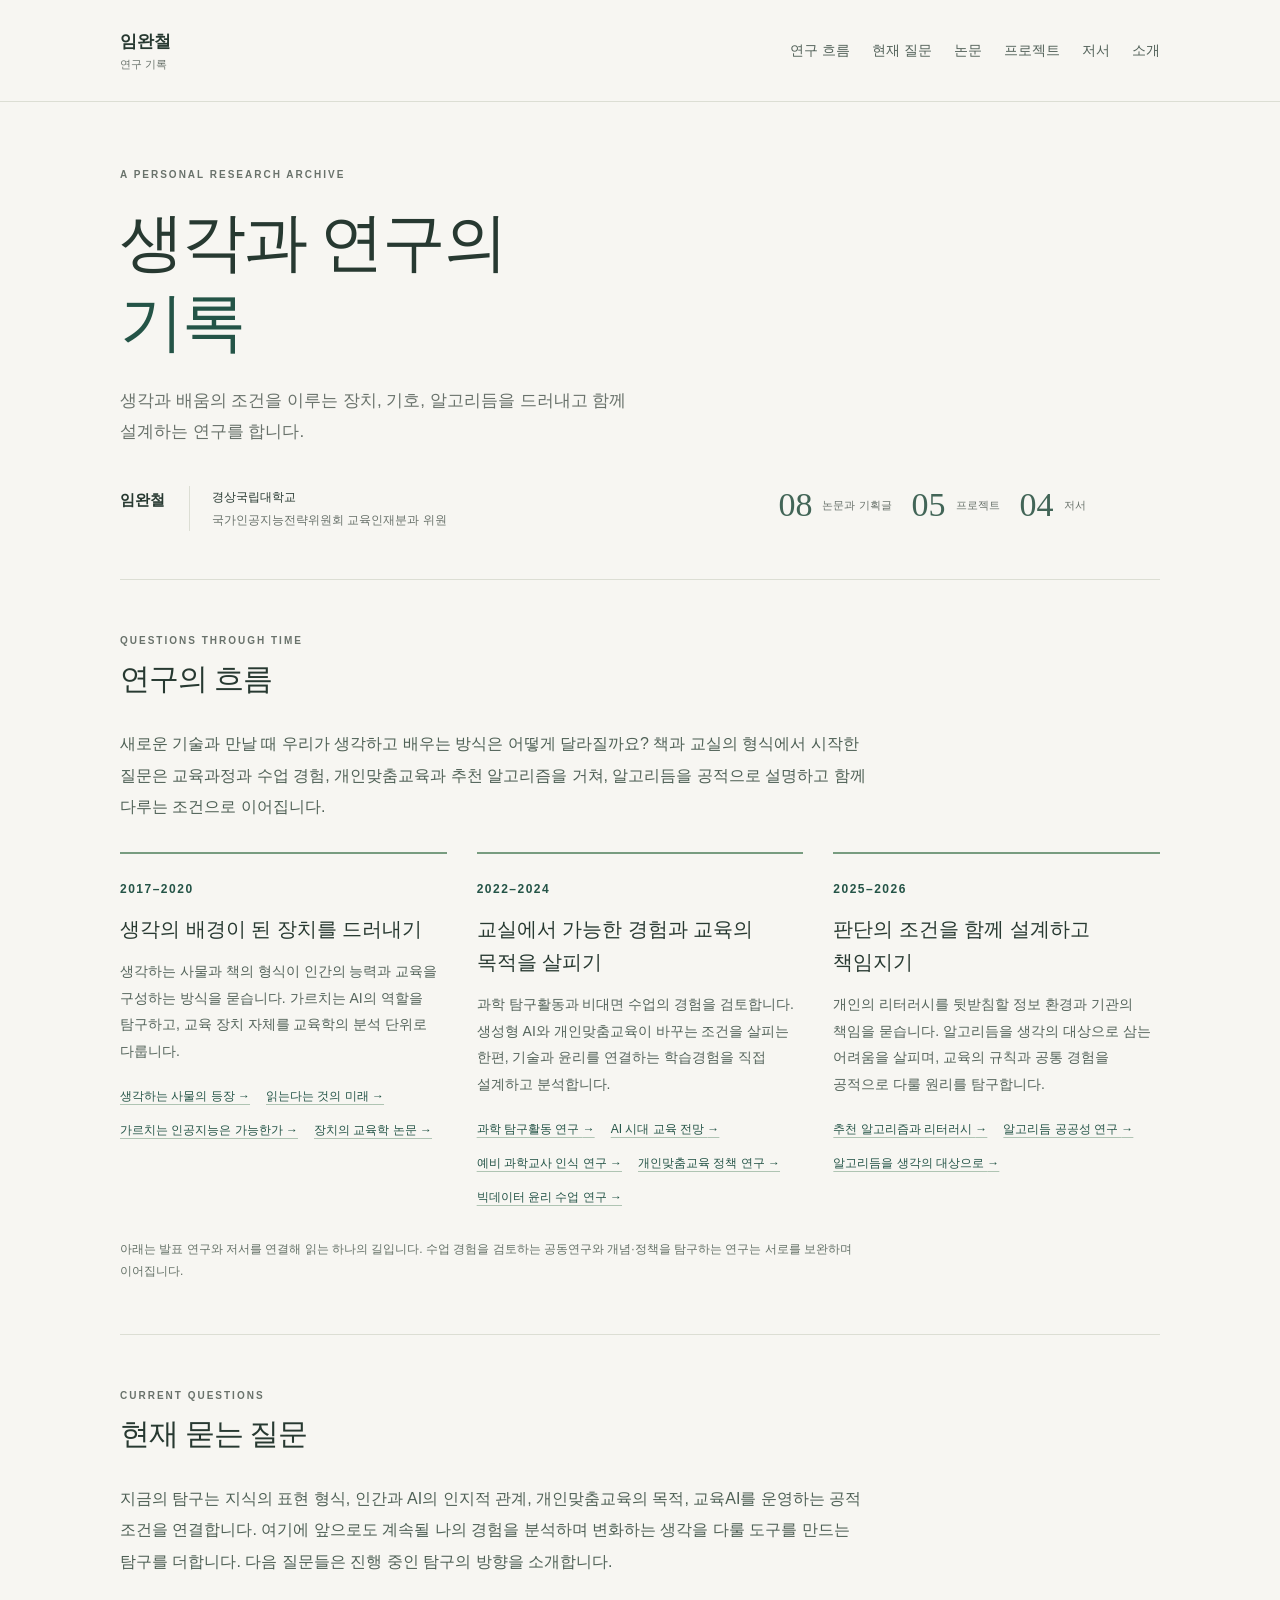
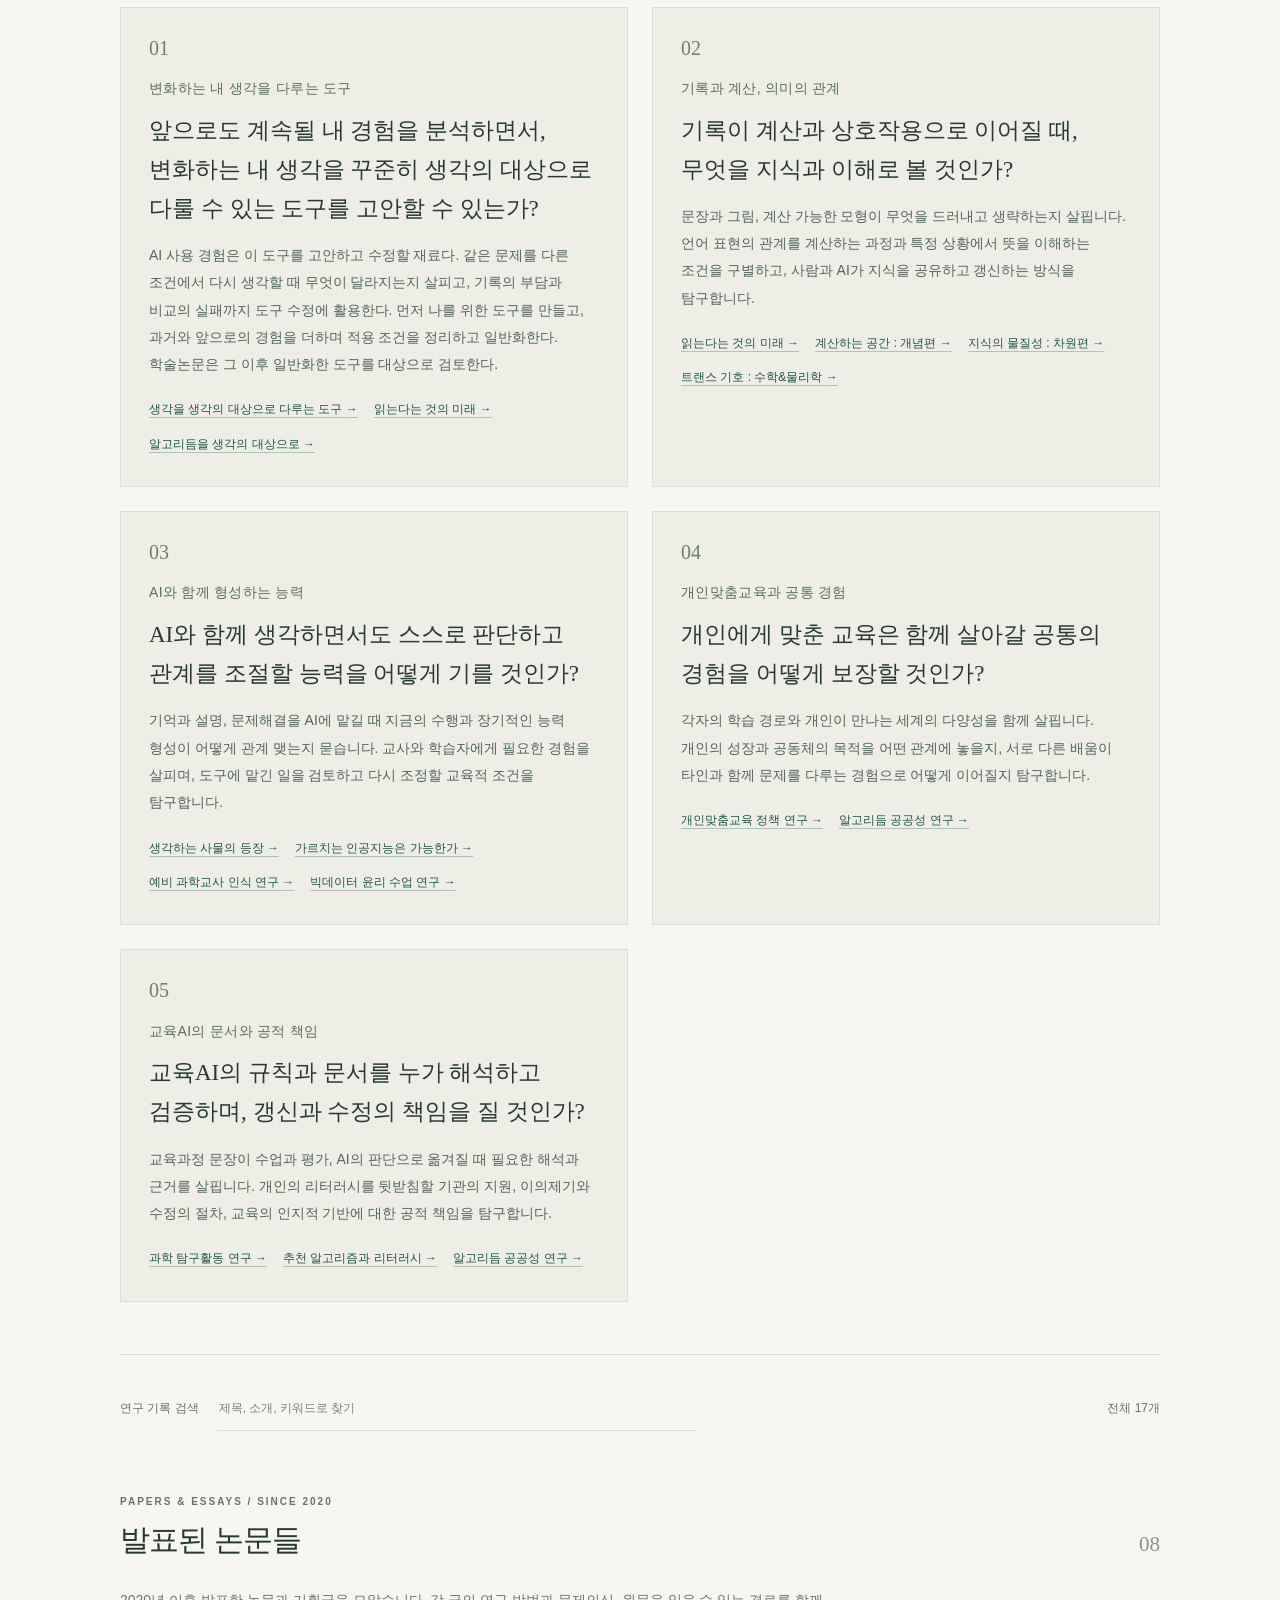
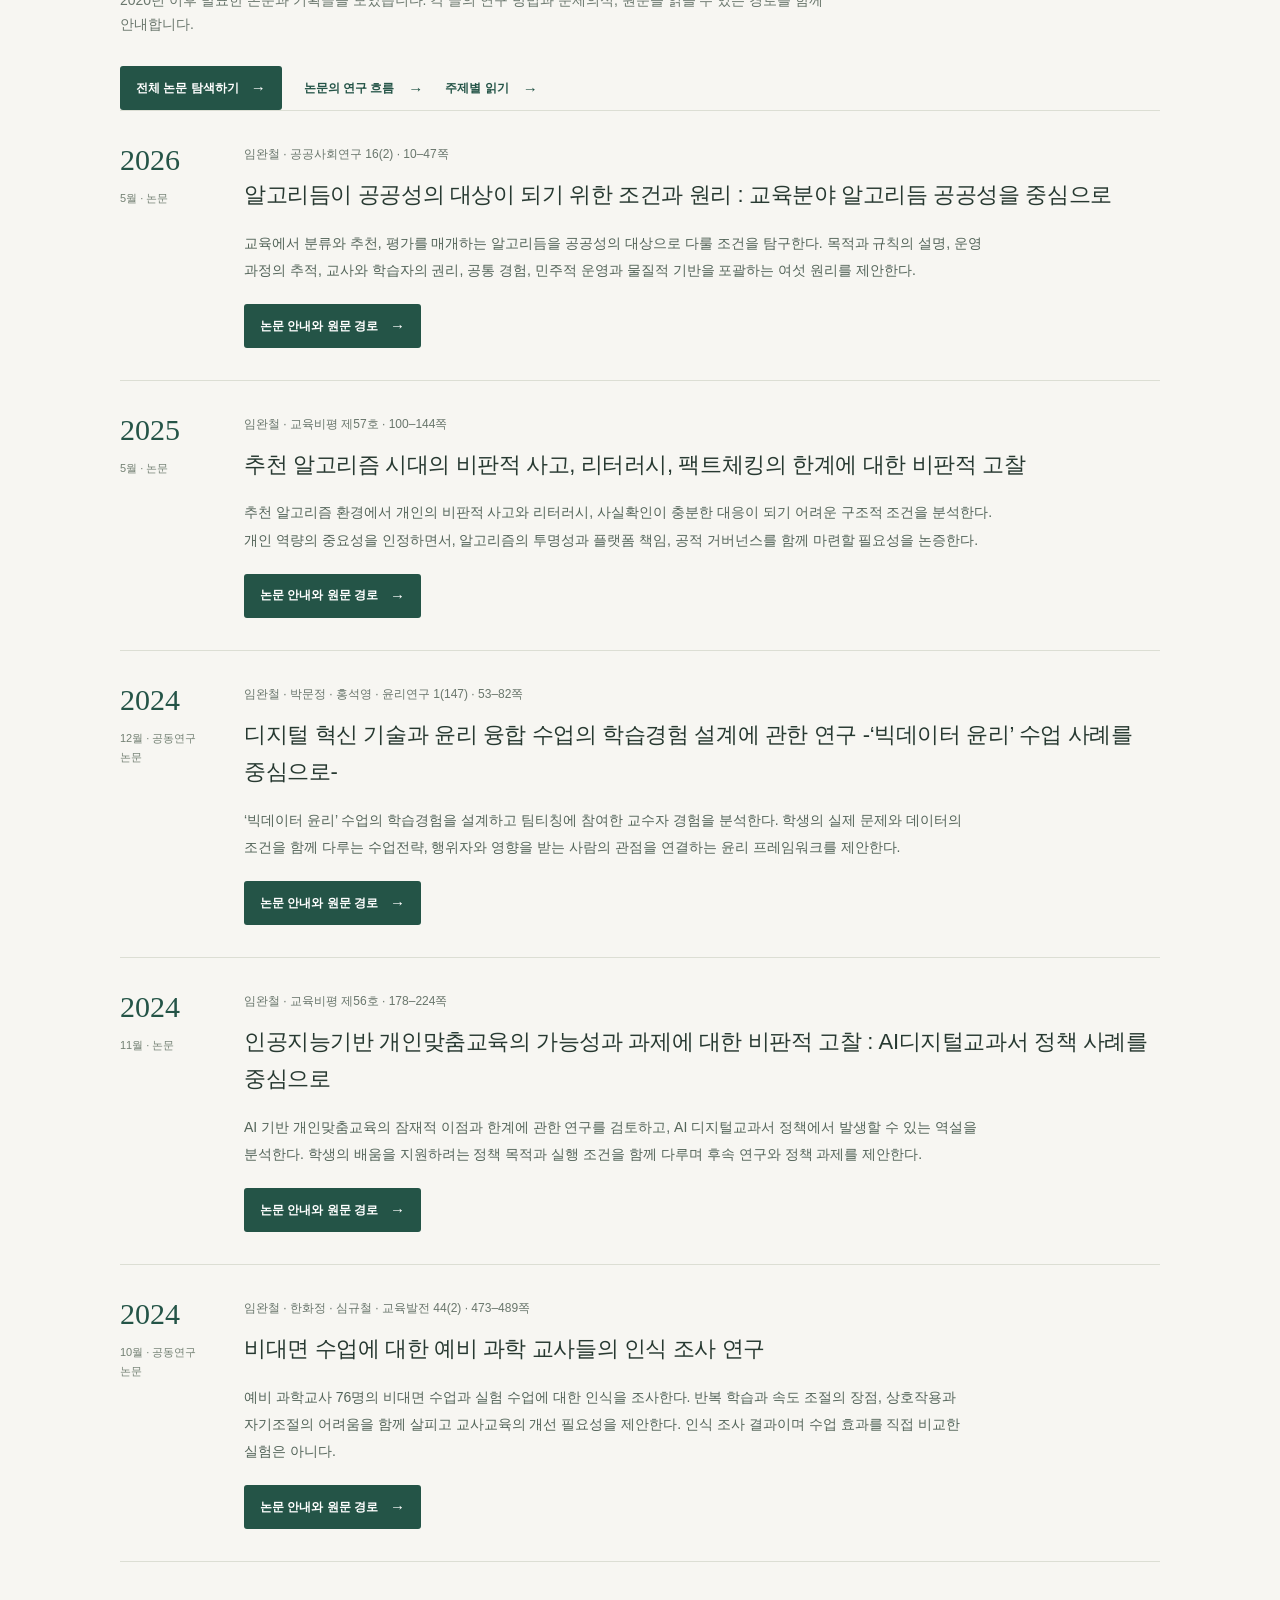
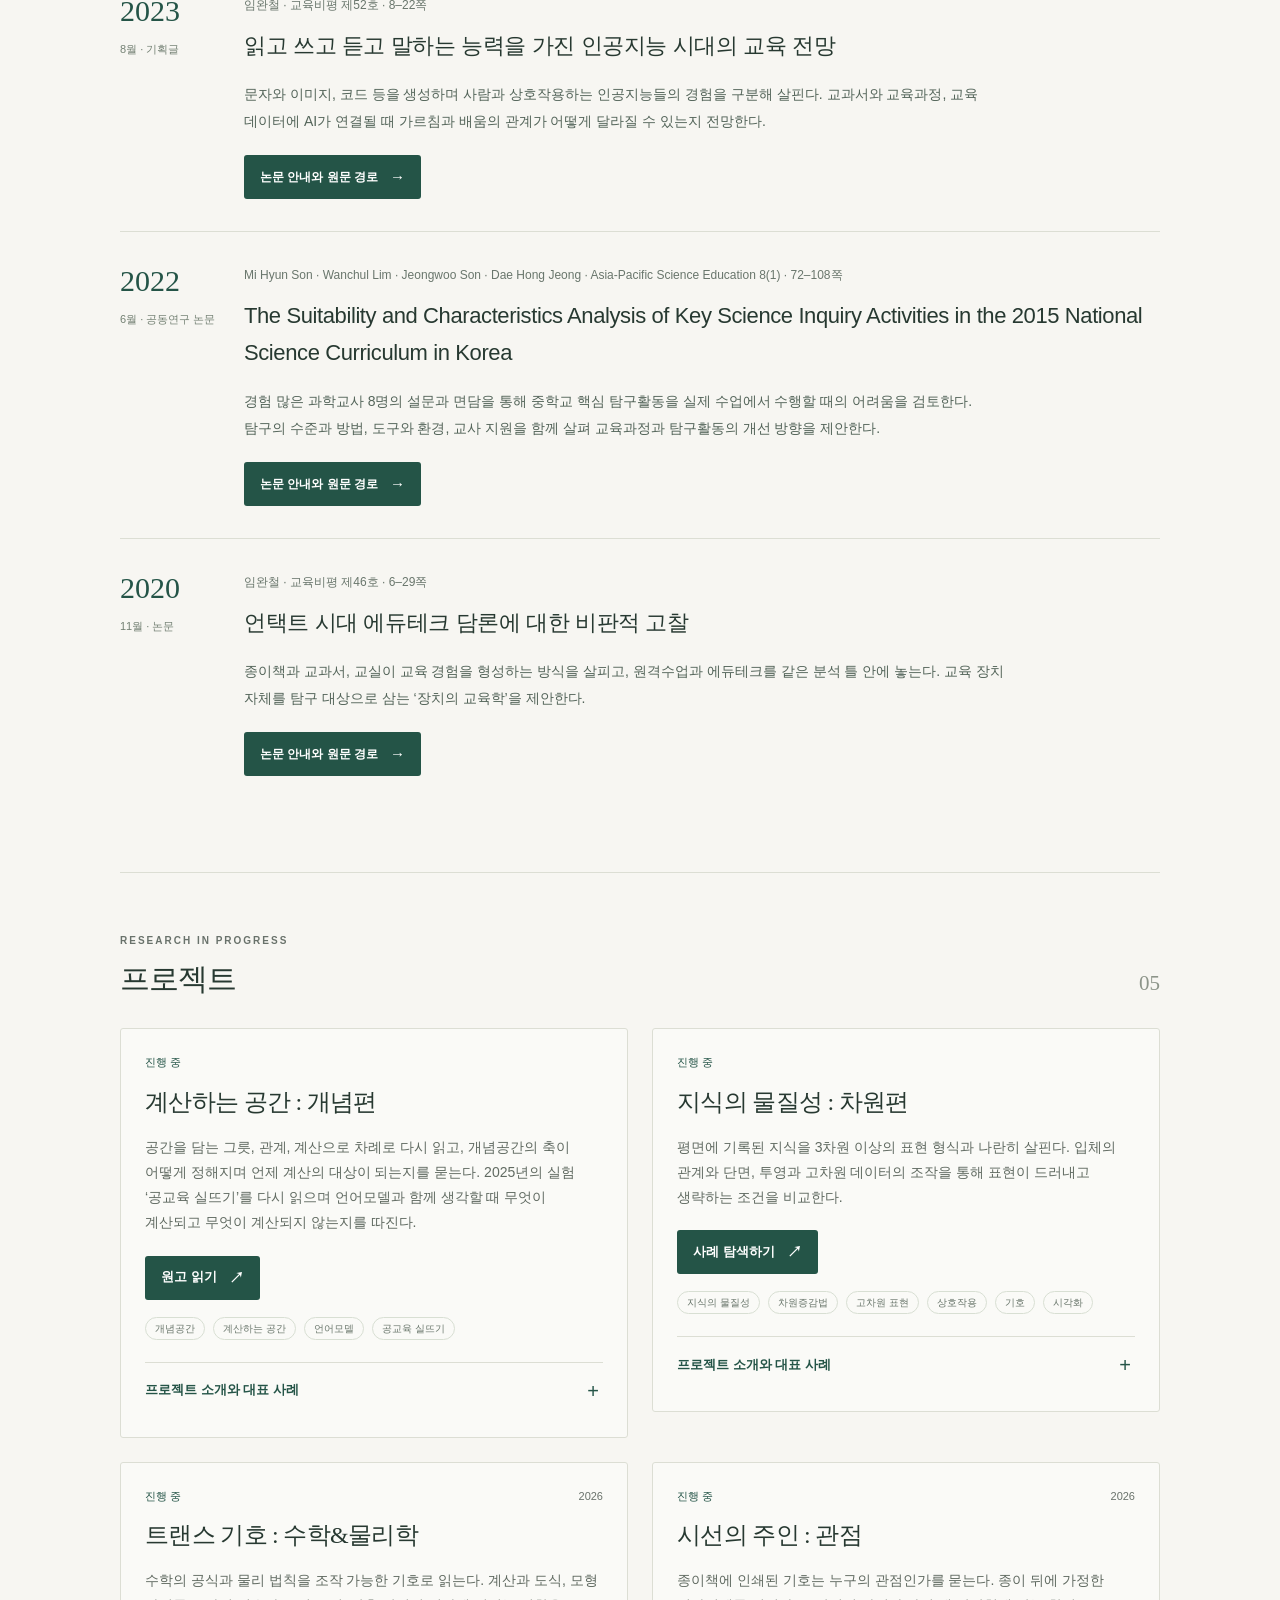
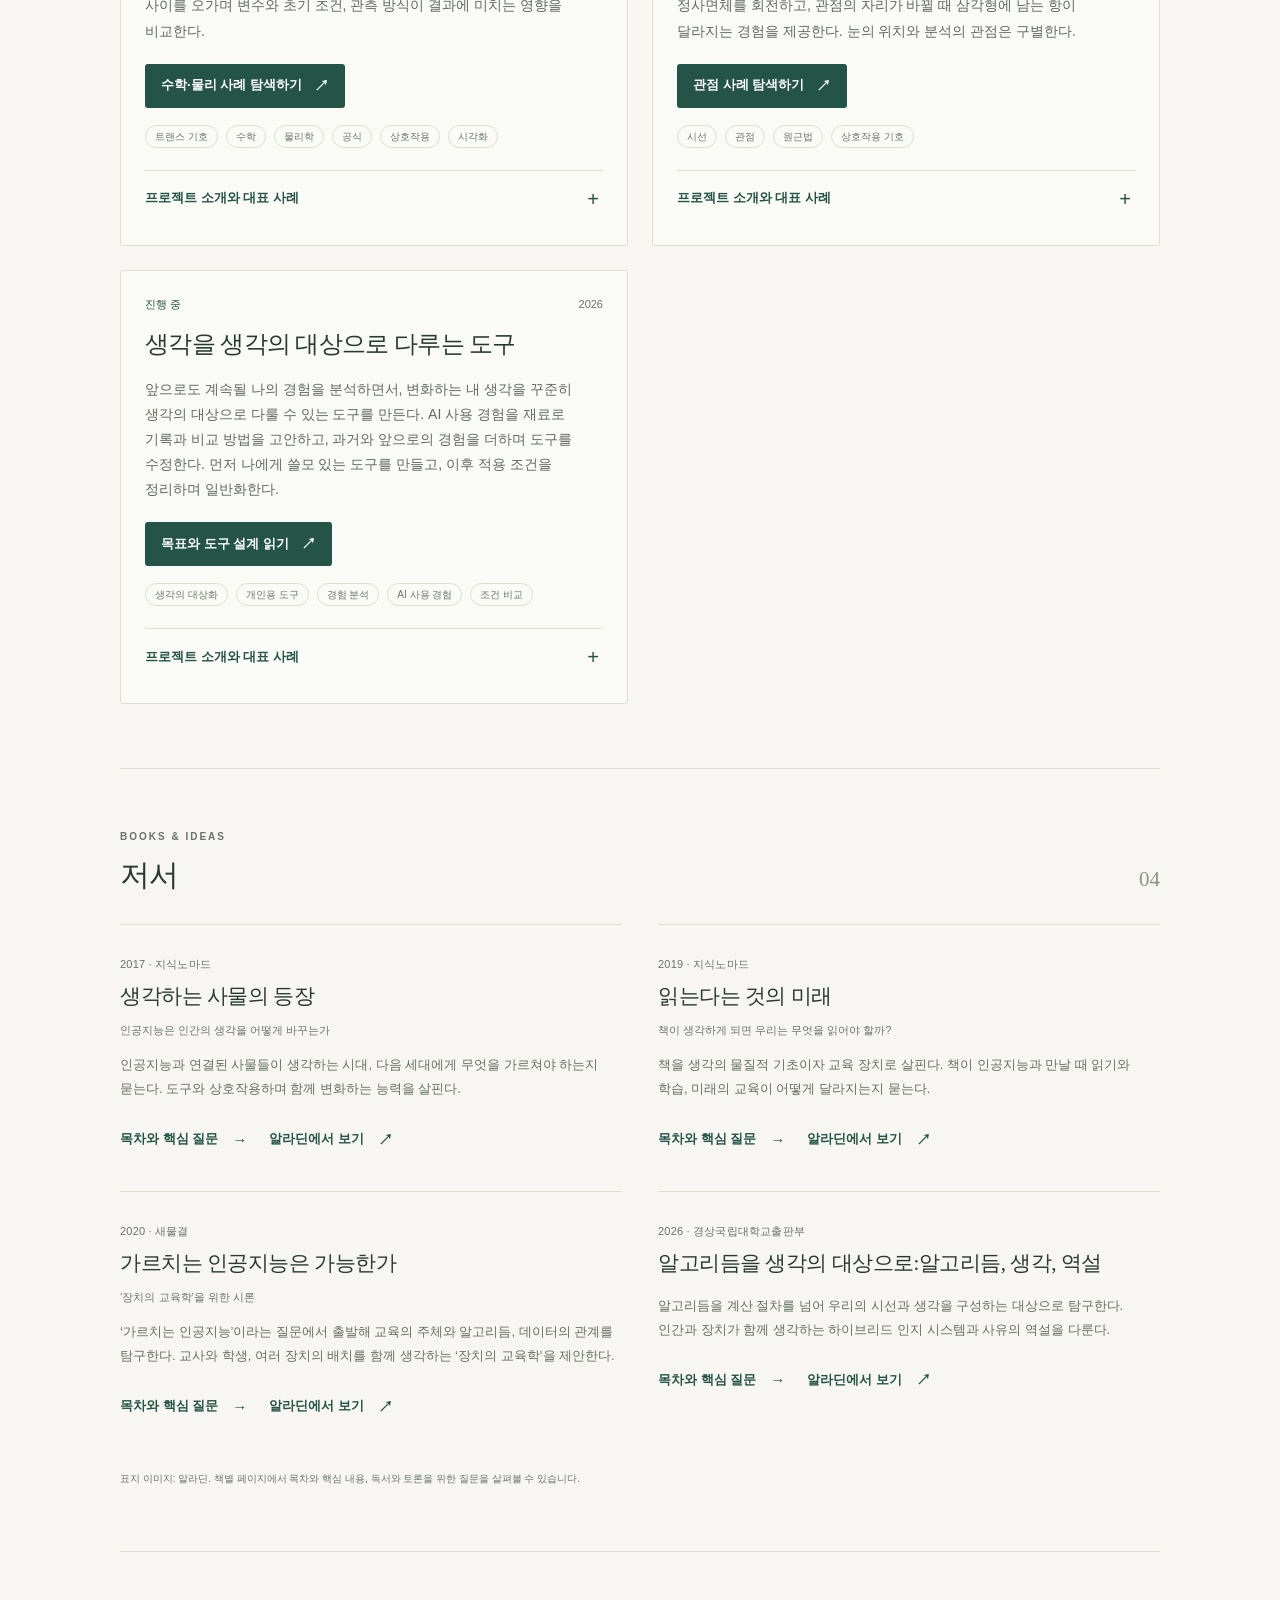
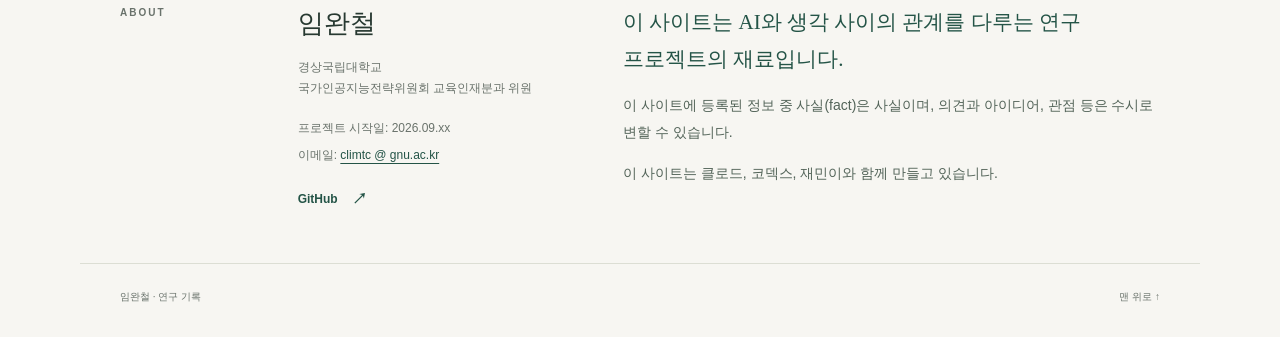
==== index.html @ f45d20f7 "Hide the publication repository link on the homepage" ====
<!doctype html>
<html lang="ko"><head><meta charset="utf-8"><meta name="viewport" content="width=device-width,initial-scale=1"><title>임완철 · 연구 기록</title><meta name="description" content="생각과 배움의 조건을 이루는 장치, 기호, 알고리듬을 드러내고 함께 설계하는 연구를 합니다."><meta name="theme-color" content="#f7f6f2"><link rel="icon" href="data:image/svg+xml,%3Csvg%20xmlns%3D%22http%3A%2F%2Fwww.w3.org%2F2000%2Fsvg%22%20viewBox%3D%220%200%2040%2040%22%3E%3Crect%20width%3D%2240%22%20height%3D%2240%22%20rx%3D%226%22%20fill%3D%22%231f5147%22%2F%3E%3Ctext%20x%3D%2220%22%20y%3D%2228%22%20text-anchor%3D%22middle%22%20font-family%3D%22sans-serif%22%20font-size%3D%2226%22%20fill%3D%22white%22%3E%EC%9E%84%3C%2Ftext%3E%3C%2Fsvg%3E"><link rel="stylesheet" href="assets/site.css"><link rel="stylesheet" href="assets/narrative.css"><script src="assets/site.js" defer></script><script src="assets/narrative.js" defer></script></head>
<body><a class="skip" href="#main">본문으로 건너뛰기</a><header class="site-header"><div class="shell header-inner"><a class="brand" href="#"><span>임완철<small>연구 기록</small></span></a><nav aria-label="주요 메뉴"><a href="#research-flow">연구 흐름</a><a href="#current-questions">현재 질문</a><a href="#papers">논문</a><a href="#projects">프로젝트</a><a href="#books">저서</a><a href="#about">소개</a></nav></div></header>
<main id="main" class="shell"><section class="hero"><div class="hero-copy"><span class="eyebrow">A PERSONAL RESEARCH ARCHIVE</span><h1>생각과 연구의<br><em>기록</em></h1><p class="hero-intro">생각과 배움의 조건을 이루는 장치, 기호, 알고리듬을 드러내고 함께 설계하는 연구를 합니다.</p><div class="hero-profile"><strong>임완철</strong><div><p>경상국립대학교</p><p>국가인공지능전략위원회 교육인재분과 위원</p></div></div></div><div class="hero-aside"><div class="hero-counts"><a href="#papers"><strong>08</strong><span>논문과 기획글</span></a><a href="#projects"><strong>05</strong><span>프로젝트</span></a><a href="#books"><strong>04</strong><span>저서</span></a></div></div></section>
<section class="narrative-section" id="research-flow"><div class="section-head"><div><span class="eyebrow">QUESTIONS THROUGH TIME</span><h2>연구의 흐름</h2></div></div><p class="flow-intro">새로운 기술과 만날 때 우리가 생각하고 배우는 방식은 어떻게 달라질까요? 책과 교실의 형식에서 시작한 질문은 교육과정과 수업 경험, 개인맞춤교육과 추천 알고리즘을 거쳐, 알고리듬을 공적으로 설명하고 함께 다루는 조건으로 이어집니다.</p><ol class="research-flow"><li class="flow-stage"><span class="flow-period">2017–2020</span><h3>생각의 배경이 된 장치를 드러내기</h3><p>생각하는 사물과 책의 형식이 인간의 능력과 교육을 구성하는 방식을 묻습니다. 가르치는 AI의 역할을 탐구하고, 교육 장치 자체를 교육학의 분석 단위로 다룹니다.</p><div class="narrative-links"><a href="#book-thinking-things">생각하는 사물의 등장 <span aria-hidden="true">→</span></a><a href="#book-future-reading">읽는다는 것의 미래 <span aria-hidden="true">→</span></a><a href="#book-teaching-ai">가르치는 인공지능은 가능한가 <span aria-hidden="true">→</span></a><a href="#paper-edutech-2020">장치의 교육학 논문 <span aria-hidden="true">→</span></a></div></li><li class="flow-stage"><span class="flow-period">2022–2024</span><h3>교실에서 가능한 경험과 교육의 목적을 살피기</h3><p>과학 탐구활동과 비대면 수업의 경험을 검토합니다. 생성형 AI와 개인맞춤교육이 바꾸는 조건을 살피는 한편, 기술과 윤리를 연결하는 학습경험을 직접 설계하고 분석합니다.</p><div class="narrative-links"><a href="#paper-science-inquiry-2022">과학 탐구활동 연구 <span aria-hidden="true">→</span></a><a href="#paper-ai-education-2023">AI 시대 교육 전망 <span aria-hidden="true">→</span></a><a href="#paper-online-teachers-2024">예비 과학교사 인식 연구 <span aria-hidden="true">→</span></a><a href="#paper-personalized-ai-2024">개인맞춤교육 정책 연구 <span aria-hidden="true">→</span></a><a href="#paper-ethics-learning-2024">빅데이터 윤리 수업 연구 <span aria-hidden="true">→</span></a></div></li><li class="flow-stage"><span class="flow-period">2025–2026</span><h3>판단의 조건을 함께 설계하고 책임지기</h3><p>개인의 리터러시를 뒷받침할 정보 환경과 기관의 책임을 묻습니다. 알고리듬을 생각의 대상으로 삼는 어려움을 살피며, 교육의 규칙과 공통 경험을 공적으로 다룰 원리를 탐구합니다.</p><div class="narrative-links"><a href="#paper-algorithm-literacy-2025">추천 알고리즘과 리터러시 <span aria-hidden="true">→</span></a><a href="#paper-algorithm-publicness-2026">알고리듬 공공성 연구 <span aria-hidden="true">→</span></a><a href="#book-algorithm-thought-paradox">알고리듬을 생각의 대상으로 <span aria-hidden="true">→</span></a></div></li></ol><p class="flow-note">아래는 발표 연구와 저서를 연결해 읽는 하나의 길입니다. 수업 경험을 검토하는 공동연구와 개념·정책을 탐구하는 연구는 서로를 보완하며 이어집니다.</p></section><section class="narrative-section" id="current-questions"><div class="section-head"><div><span class="eyebrow">CURRENT QUESTIONS</span><h2>현재 묻는 질문</h2></div></div><p class="flow-intro">지금의 탐구는 지식의 표현 형식, 인간과 AI의 인지적 관계, 개인맞춤교육의 목적, 교육AI를 운영하는 공적 조건을 연결합니다. 여기에 앞으로도 계속될 나의 경험을 분석하며 변화하는 생각을 다룰 도구를 만드는 탐구를 더합니다. 다음 질문들은 진행 중인 탐구의 방향을 소개합니다.</p><div class="question-grid"><article id="question-thought-tool"><span class="question-index">01</span><h3>변화하는 내 생각을 다루는 도구</h3><p class="central-question">앞으로도 계속될 내 경험을 분석하면서, 변화하는 내 생각을 꾸준히 생각의 대상으로 다룰 수 있는 도구를 고안할 수 있는가?</p><p>AI 사용 경험은 이 도구를 고안하고 수정할 재료다. 같은 문제를 다른 조건에서 다시 생각할 때 무엇이 달라지는지 살피고, 기록의 부담과 비교의 실패까지 도구 수정에 활용한다. 먼저 나를 위한 도구를 만들고, 과거와 앞으로의 경험을 더하며 적용 조건을 정리하고 일반화한다. 학술논문은 그 이후 일반화한 도구를 대상으로 검토한다.</p><div class="narrative-links"><a href="#project-thought-tool">생각을 생각의 대상으로 다루는 도구 <span aria-hidden="true">→</span></a><a href="#book-future-reading">읽는다는 것의 미래 <span aria-hidden="true">→</span></a><a href="#book-algorithm-thought-paradox">알고리듬을 생각의 대상으로 <span aria-hidden="true">→</span></a></div></article><article id="question-representation"><span class="question-index">02</span><h3>기록과 계산, 의미의 관계</h3><p class="central-question">기록이 계산과 상호작용으로 이어질 때, 무엇을 지식과 이해로 볼 것인가?</p><p>문장과 그림, 계산 가능한 모형이 무엇을 드러내고 생략하는지 살핍니다. 언어 표현의 관계를 계산하는 과정과 특정 상황에서 뜻을 이해하는 조건을 구별하고, 사람과 AI가 지식을 공유하고 갱신하는 방식을 탐구합니다.</p><div class="narrative-links"><a href="#book-future-reading">읽는다는 것의 미래 <span aria-hidden="true">→</span></a><a href="#project-concept-space">계산하는 공간 : 개념편 <span aria-hidden="true">→</span></a><a href="#project-multidimensional">지식의 물질성 : 차원편 <span aria-hidden="true">→</span></a><a href="#project-trans-signs">트랜스 기호 : 수학&amp;물리학 <span aria-hidden="true">→</span></a></div></article><article id="question-agency"><span class="question-index">03</span><h3>AI와 함께 형성하는 능력</h3><p class="central-question">AI와 함께 생각하면서도 스스로 판단하고 관계를 조절할 능력을 어떻게 기를 것인가?</p><p>기억과 설명, 문제해결을 AI에 맡길 때 지금의 수행과 장기적인 능력 형성이 어떻게 관계 맺는지 묻습니다. 교사와 학습자에게 필요한 경험을 살피며, 도구에 맡긴 일을 검토하고 다시 조정할 교육적 조건을 탐구합니다.</p><div class="narrative-links"><a href="#book-thinking-things">생각하는 사물의 등장 <span aria-hidden="true">→</span></a><a href="#book-teaching-ai">가르치는 인공지능은 가능한가 <span aria-hidden="true">→</span></a><a href="#paper-online-teachers-2024">예비 과학교사 인식 연구 <span aria-hidden="true">→</span></a><a href="#paper-ethics-learning-2024">빅데이터 윤리 수업 연구 <span aria-hidden="true">→</span></a></div></article><article id="question-common-world"><span class="question-index">04</span><h3>개인맞춤교육과 공통 경험</h3><p class="central-question">개인에게 맞춘 교육은 함께 살아갈 공통의 경험을 어떻게 보장할 것인가?</p><p>각자의 학습 경로와 개인이 만나는 세계의 다양성을 함께 살핍니다. 개인의 성장과 공동체의 목적을 어떤 관계에 놓을지, 서로 다른 배움이 타인과 함께 문제를 다루는 경험으로 어떻게 이어질지 탐구합니다.</p><div class="narrative-links"><a href="#paper-personalized-ai-2024">개인맞춤교육 정책 연구 <span aria-hidden="true">→</span></a><a href="#paper-algorithm-publicness-2026">알고리듬 공공성 연구 <span aria-hidden="true">→</span></a></div></article><article id="question-public-infrastructure"><span class="question-index">05</span><h3>교육AI의 문서와 공적 책임</h3><p class="central-question">교육AI의 규칙과 문서를 누가 해석하고 검증하며, 갱신과 수정의 책임을 질 것인가?</p><p>교육과정 문장이 수업과 평가, AI의 판단으로 옮겨질 때 필요한 해석과 근거를 살핍니다. 개인의 리터러시를 뒷받침할 기관의 지원, 이의제기와 수정의 절차, 교육의 인지적 기반에 대한 공적 책임을 탐구합니다.</p><div class="narrative-links"><a href="#paper-science-inquiry-2022">과학 탐구활동 연구 <span aria-hidden="true">→</span></a><a href="#paper-algorithm-literacy-2025">추천 알고리즘과 리터러시 <span aria-hidden="true">→</span></a><a href="#paper-algorithm-publicness-2026">알고리듬 공공성 연구 <span aria-hidden="true">→</span></a></div></article></div></section><div class="search-bar" hidden id="search-bar"><label for="public-search">연구 기록 검색</label><div class="search-input"><input id="public-search" type="search" placeholder="제목, 소개, 키워드로 찾기" autocomplete="off"><button id="clear-search" type="button" hidden>검색 지우기</button></div><span id="search-count" aria-live="polite">전체 17개</span></div>
<section id="papers" class="collection"><div class="section-head"><div><span class="eyebrow">PAPERS & ESSAYS / SINCE 2020</span><h2>발표된 논문들</h2></div><span class="section-count">08</span></div><p class="papers-intro">2020년 이후 발표한 논문과 기획글을 모았습니다. 각 글의 연구 방법과 문제의식, 원문을 읽을 수 있는 경로를 함께 안내합니다.</p><div class="record-links collection-links"><a class="text-link project-primary" href="https://climtc.github.io/published-papers/">전체 논문 탐색하기 <span aria-hidden="true">→</span></a><a class="text-link" href="https://climtc.github.io/published-papers/flow.html">논문의 연구 흐름 <span aria-hidden="true">→</span></a><a class="text-link" href="https://climtc.github.io/published-papers/themes/index.html">주제별 읽기 <span aria-hidden="true">→</span></a></div><div class="paper-list"><article class="paper searchable" data-kind="paper" data-search="알고리듬이 공공성의 대상이 되기 위한 조건과 원리 : 교육분야 알고리듬 공공성을 중심으로 교육에서 분류와 추천, 평가를 매개하는 알고리듬을 공공성의 대상으로 다룰 조건을 탐구한다. 목적과 규칙의 설명, 운영 과정의 추적, 교사와 학습자의 권리, 공통 경험, 민주적 운영과 물질적 기반을 포괄하는 여섯 원리를 제안한다.  공공사회연구 2026 10.21286/jps.2026.05.16.2.10 교육의 판단을 매개하는 알고리듬을 누가 설명하고 통제하며, 무엇을 함께 보장해야 하는가? 임완철 알고리듬 공공성 교육 공공성 공통세계 거버넌스 인지인프라" id="paper-algorithm-publicness-2026"><div class="paper-date"><strong>2026</strong><span>5월 · 논문</span></div><div class="paper-body"><p class="paper-meta">임완철 · 공공사회연구 16(2) · 10–47쪽</p><h3>알고리듬이 공공성의 대상이 되기 위한 조건과 원리 : 교육분야 알고리듬 공공성을 중심으로</h3><p class="paper-summary">교육에서 분류와 추천, 평가를 매개하는 알고리듬을 공공성의 대상으로 다룰 조건을 탐구한다. 목적과 규칙의 설명, 운영 과정의 추적, 교사와 학습자의 권리, 공통 경험, 민주적 운영과 물질적 기반을 포괄하는 여섯 원리를 제안한다.</p><div class="record-links"><a class="text-link project-primary" href="https://climtc.github.io/published-papers/papers/algorithm-publicness-2026.html">논문 안내와 원문 경로 <span aria-hidden="true">→</span></a></div></div></article><article class="paper searchable" data-kind="paper" data-search="추천 알고리즘 시대의 비판적 사고, 리터러시, 팩트체킹의 한계에 대한 비판적 고찰 추천 알고리즘 환경에서 개인의 비판적 사고와 리터러시, 사실확인이 충분한 대응이 되기 어려운 구조적 조건을 분석한다. 개인 역량의 중요성을 인정하면서, 알고리즘의 투명성과 플랫폼 책임, 공적 거버넌스를 함께 마련할 필요성을 논증한다.  교육비평 2025 10.23119/er.2025..57.100 개인이 알고리즘을 읽고 비판할 수 있으려면 정보 환경과 기관은 무엇을 보장해야 하는가? 임완철 추천 알고리즘 리터러시 비판적 사고 팩트체킹 플랫폼 책임 AI 디지털교과서 개인맞춤교육" id="paper-algorithm-literacy-2025"><div class="paper-date"><strong>2025</strong><span>5월 · 논문</span></div><div class="paper-body"><p class="paper-meta">임완철 · 교육비평 제57호 · 100–144쪽</p><h3>추천 알고리즘 시대의 비판적 사고, 리터러시, 팩트체킹의 한계에 대한 비판적 고찰</h3><p class="paper-summary">추천 알고리즘 환경에서 개인의 비판적 사고와 리터러시, 사실확인이 충분한 대응이 되기 어려운 구조적 조건을 분석한다. 개인 역량의 중요성을 인정하면서, 알고리즘의 투명성과 플랫폼 책임, 공적 거버넌스를 함께 마련할 필요성을 논증한다.</p><div class="record-links"><a class="text-link project-primary" href="https://climtc.github.io/published-papers/papers/algorithm-literacy-2025.html">논문 안내와 원문 경로 <span aria-hidden="true">→</span></a></div></div></article><article class="paper searchable" data-kind="paper" data-search="디지털 혁신 기술과 윤리 융합 수업의 학습경험 설계에 관한 연구 -‘빅데이터 윤리’ 수업 사례를 중심으로- ‘빅데이터 윤리’ 수업의 학습경험을 설계하고 팀티칭에 참여한 교수자 경험을 분석한다. 학생의 실제 문제와 데이터의 조건을 함께 다루는 수업전략, 행위자와 영향을 받는 사람의 관점을 연결하는 윤리 프레임워크를 제안한다.  윤리연구 2024 10.15801/je.1.147.202412.53 기술과 윤리를 함께 배우려면 어떤 문제와 관점을 수업 경험으로 구성해야 하는가? 임완철 박문정 홍석영 빅데이터 윤리 융합 수업 학습경험 설계 팀티칭 윤리교육" id="paper-ethics-learning-2024"><div class="paper-date"><strong>2024</strong><span>12월 · 공동연구 논문</span></div><div class="paper-body"><p class="paper-meta">임완철 · 박문정 · 홍석영 · 윤리연구 1(147) · 53–82쪽</p><h3>디지털 혁신 기술과 윤리 융합 수업의 학습경험 설계에 관한 연구 -‘빅데이터 윤리’ 수업 사례를 중심으로-</h3><p class="paper-summary">‘빅데이터 윤리’ 수업의 학습경험을 설계하고 팀티칭에 참여한 교수자 경험을 분석한다. 학생의 실제 문제와 데이터의 조건을 함께 다루는 수업전략, 행위자와 영향을 받는 사람의 관점을 연결하는 윤리 프레임워크를 제안한다.</p><div class="record-links"><a class="text-link project-primary" href="https://climtc.github.io/published-papers/papers/ethics-learning-2024.html">논문 안내와 원문 경로 <span aria-hidden="true">→</span></a></div></div></article><article class="paper searchable" data-kind="paper" data-search="인공지능기반 개인맞춤교육의 가능성과 과제에 대한 비판적 고찰 : AI디지털교과서 정책 사례를 중심으로 AI 기반 개인맞춤교육의 잠재적 이점과 한계에 관한 연구를 검토하고, AI 디지털교과서 정책에서 발생할 수 있는 역설을 분석한다. 학생의 배움을 지원하려는 정책 목적과 실행 조건을 함께 다루며 후속 연구와 정책 과제를 제안한다.  교육비평 2024 10.23119/er.2024..56.178 각자의 배움을 돕는 맞춤교육은 어떤 교육적 조건과 공통 경험을 보장해야 하는가? 임완철 개인맞춤교육 AI 디지털교과서 교육정책 공통 경험" id="paper-personalized-ai-2024"><div class="paper-date"><strong>2024</strong><span>11월 · 논문</span></div><div class="paper-body"><p class="paper-meta">임완철 · 교육비평 제56호 · 178–224쪽</p><h3>인공지능기반 개인맞춤교육의 가능성과 과제에 대한 비판적 고찰 : AI디지털교과서 정책 사례를 중심으로</h3><p class="paper-summary">AI 기반 개인맞춤교육의 잠재적 이점과 한계에 관한 연구를 검토하고, AI 디지털교과서 정책에서 발생할 수 있는 역설을 분석한다. 학생의 배움을 지원하려는 정책 목적과 실행 조건을 함께 다루며 후속 연구와 정책 과제를 제안한다.</p><div class="record-links"><a class="text-link project-primary" href="https://climtc.github.io/published-papers/papers/personalized-ai-2024.html">논문 안내와 원문 경로 <span aria-hidden="true">→</span></a></div></div></article><article class="paper searchable" data-kind="paper" data-search="비대면 수업에 대한 예비 과학 교사들의 인식 조사 연구 예비 과학교사 76명의 비대면 수업과 실험 수업에 대한 인식을 조사한다. 반복 학습과 속도 조절의 장점, 상호작용과 자기조절의 어려움을 함께 살피고 교사교육의 개선 필요성을 제안한다. 인식 조사 결과이며 수업 효과를 직접 비교한 실험은 아니다.  교육발전 2024 10.34245/jed.44.2.473 비대면 환경에서 무엇을 배울 수 있으며, 실험과 상호작용의 경험은 어떻게 마련해야 하는가? 임완철 한화정 심규철 예비 과학교사 비대면 수업 상호작용 디지털 역량 과학교육" id="paper-online-teachers-2024"><div class="paper-date"><strong>2024</strong><span>10월 · 공동연구 논문</span></div><div class="paper-body"><p class="paper-meta">임완철 · 한화정 · 심규철 · 교육발전 44(2) · 473–489쪽</p><h3>비대면 수업에 대한 예비 과학 교사들의 인식 조사 연구</h3><p class="paper-summary">예비 과학교사 76명의 비대면 수업과 실험 수업에 대한 인식을 조사한다. 반복 학습과 속도 조절의 장점, 상호작용과 자기조절의 어려움을 함께 살피고 교사교육의 개선 필요성을 제안한다. 인식 조사 결과이며 수업 효과를 직접 비교한 실험은 아니다.</p><div class="record-links"><a class="text-link project-primary" href="https://climtc.github.io/published-papers/papers/online-teachers-2024.html">논문 안내와 원문 경로 <span aria-hidden="true">→</span></a></div></div></article><article class="paper searchable" data-kind="paper" data-search="읽고 쓰고 듣고 말하는 능력을 가진 인공지능 시대의 교육 전망 문자와 이미지, 코드 등을 생성하며 사람과 상호작용하는 인공지능들의 경험을 구분해 살핀다. 교과서와 교육과정, 교육 데이터에 AI가 연결될 때 가르침과 배움의 관계가 어떻게 달라질 수 있는지 전망한다.  교육비평 2023  읽고 쓰는 AI가 교과서와 교육과정에 연결되면 누구의 역할과 판단이 달라지는가? 임완철 생성형 AI 읽기 교과서 교육 전망 인공지능" id="paper-ai-education-2023"><div class="paper-date"><strong>2023</strong><span>8월 · 기획글</span></div><div class="paper-body"><p class="paper-meta">임완철 · 교육비평 제52호 · 8–22쪽</p><h3>읽고 쓰고 듣고 말하는 능력을 가진 인공지능 시대의 교육 전망</h3><p class="paper-summary">문자와 이미지, 코드 등을 생성하며 사람과 상호작용하는 인공지능들의 경험을 구분해 살핀다. 교과서와 교육과정, 교육 데이터에 AI가 연결될 때 가르침과 배움의 관계가 어떻게 달라질 수 있는지 전망한다.</p><div class="record-links"><a class="text-link project-primary" href="https://climtc.github.io/published-papers/papers/ai-education-2023.html">논문 안내와 원문 경로 <span aria-hidden="true">→</span></a></div></div></article><article class="paper searchable" data-kind="paper" data-search="The Suitability and Characteristics Analysis of Key Science Inquiry Activities in the 2015 National Science Curriculum in Korea 경험 많은 과학교사 8명의 설문과 면담을 통해 중학교 핵심 탐구활동을 실제 수업에서 수행할 때의 어려움을 검토한다. 탐구의 수준과 방법, 도구와 환경, 교사 지원을 함께 살펴 교육과정과 탐구활동의 개선 방향을 제안한다. 2015 과학과 교육과정 핵심 탐구활동의 적합성과 특성 분석 Asia-Pacific Science Education 2022 10.1163/23641177-bja10043 교육과정에 제시된 탐구는 어떤 교실 조건에서 실제 배움의 경험이 되는가? Mi Hyun Son Wanchul Lim Jeongwoo Son Dae Hong Jeong 과학 탐구 과학교육 교육과정 탐구활동 교사 경험" id="paper-science-inquiry-2022"><div class="paper-date"><strong>2022</strong><span>6월 · 공동연구 논문</span></div><div class="paper-body"><p class="paper-meta">Mi Hyun Son · Wanchul Lim · Jeongwoo Son · Dae Hong Jeong · Asia-Pacific Science Education 8(1) · 72–108쪽</p><h3>The Suitability and Characteristics Analysis of Key Science Inquiry Activities in the 2015 National Science Curriculum in Korea</h3><p class="paper-summary">경험 많은 과학교사 8명의 설문과 면담을 통해 중학교 핵심 탐구활동을 실제 수업에서 수행할 때의 어려움을 검토한다. 탐구의 수준과 방법, 도구와 환경, 교사 지원을 함께 살펴 교육과정과 탐구활동의 개선 방향을 제안한다.</p><div class="record-links"><a class="text-link project-primary" href="https://climtc.github.io/published-papers/papers/science-inquiry-2022.html">논문 안내와 원문 경로 <span aria-hidden="true">→</span></a></div></div></article><article class="paper searchable" data-kind="paper" data-search="언택트 시대 에듀테크 담론에 대한 비판적 고찰 종이책과 교과서, 교실이 교육 경험을 형성하는 방식을 살피고, 원격수업과 에듀테크를 같은 분석 틀 안에 놓는다. 교육 장치 자체를 탐구 대상으로 삼는 ‘장치의 교육학’을 제안한다. 에듀테크를 대상으로 하는 ‘장치의 교육학’ 시론 교육비평 2020 10.23119/er.2020..46.6 교육 장치의 배치가 바뀌면 생각과 배움의 조건은 어떻게 달라지는가? 임완철 장치의 교육학 에듀테크 교육장치 원격수업" id="paper-edutech-2020"><div class="paper-date"><strong>2020</strong><span>11월 · 논문</span></div><div class="paper-body"><p class="paper-meta">임완철 · 교육비평 제46호 · 6–29쪽</p><h3>언택트 시대 에듀테크 담론에 대한 비판적 고찰</h3><p class="paper-summary">종이책과 교과서, 교실이 교육 경험을 형성하는 방식을 살피고, 원격수업과 에듀테크를 같은 분석 틀 안에 놓는다. 교육 장치 자체를 탐구 대상으로 삼는 ‘장치의 교육학’을 제안한다.</p><div class="record-links"><a class="text-link project-primary" href="https://climtc.github.io/published-papers/papers/edutech-2020.html">논문 안내와 원문 경로 <span aria-hidden="true">→</span></a></div></div></article></div></section><section id="projects" class="collection"><div class="section-head"><div><span class="eyebrow">RESEARCH IN PROGRESS</span><h2>프로젝트</h2></div><span class="section-count">05</span></div><div class="project-grid"><article class="project searchable" data-kind="project" data-search="계산하는 공간 : 개념편 공간을 담는 그릇, 관계, 계산으로 차례로 다시 읽고, 개념공간의 축이 어떻게 정해지며 언제 계산의 대상이 되는지를 묻는다. 2025년의 실험 ‘공교육 실뜨기’를 다시 읽으며 언어모델과 함께 생각할 때 무엇이 계산되고 무엇이 계산되지 않는지를 따진다.    개념공간 계산하는 공간 언어모델 공교육 실뜨기" id="project-concept-space">
<div class="project-body"><div class="project-meta"><span class="status ongoing">진행 중</span><span></span></div>
<h3>계산하는 공간 : 개념편</h3><p>공간을 담는 그릇, 관계, 계산으로 차례로 다시 읽고, 개념공간의 축이 어떻게 정해지며 언제 계산의 대상이 되는지를 묻는다. 2025년의 실험 ‘공교육 실뜨기’를 다시 읽으며 언어모델과 함께 생각할 때 무엇이 계산되고 무엇이 계산되지 않는지를 따진다.</p><div class="record-links"><a class="text-link project-primary" href="https://climtc.github.io/computing-space-concepts/" target="_blank" rel="noopener noreferrer">원고 읽기 <span aria-hidden="true">↗</span><span class="sr-only"> (새 창)</span></a></div><div class="tags"><span>개념공간</span><span>계산하는 공간</span><span>언어모델</span><span>공교육 실뜨기</span></div><details class="project-details"><summary>프로젝트 소개와 대표 사례<span class="disclosure-icon" aria-hidden="true"></span></summary><div class="project-detail-content"><p>공간과 그 안의 것이 맺는 관계를 담는 공간, 관계하는 공간, 계산하는 공간의 순서로 다시 읽는다. 뉴턴과 칸트의 공간, 리만과 아인슈타인의 공간을 지나, 트랜스포머처럼 관계가 매번 계산되는 공간에 이른다.</p><p>그 계산하는 공간이 개념공간일 때를 묻는다. 개념공간의 축은 누가 어떻게 정하며, 축이 계산의 대상과 재료와 변수가 될 때 무엇이 달라지는가. 2025년의 실험 ‘공교육 실뜨기’를 그때의 의도와 설계대로 소개하고, 그 개념공간을 언어모델에 건넸을 때 실제로 무엇이 계산되었는지를 따진다.</p><p>개념공간을 접고 펼치는 조작과 매체, 계산 가능한 공간에서 끝내 계산되지 않는 것과 그것이 만드는 비판적 거리, 해석이 실행으로 넘어가는 순간을 다룬다. 확인한 것과 가정한 것, 제안한 것을 구별해 적는다.</p><h4>결과물의 형식</h4><p>장마다 한 페이지로 읽으며, 왼쪽 차례에서 부·장·절로 이동한다. 본문 안의 ‘N장 M절’은 해당 절로 이어진다. 상호작용 그림 12개는 공개 사례의 조작 모형을 불러오고, 각 그림에서 사례의 해설과 출처로 이어진다. 웹에서 한 페이지로 이어 읽을 수도 있다. 원고는 비정기적으로 갱신되므로 이 사이트에서 최신 내용을 읽는다.</p><h4>대표 사례</h4><ul class="project-examples"><li><a class="text-link" href="https://climtc.github.io/computing-space-concepts/chapter-04.html#fig-4-2" target="_blank" rel="noopener noreferrer">보로메오 고리 — 세 질서의 결속(그림 4-2) <span aria-hidden="true">↗</span><span class="sr-only"> (새 창)</span></a></li><li><a class="text-link" href="https://climtc.github.io/computing-space-concepts/chapter-06.html#fig-6-1" target="_blank" rel="noopener noreferrer">가르치다와 배우다(그림 6-1) <span aria-hidden="true">↗</span><span class="sr-only"> (새 창)</span></a></li><li><a class="text-link" href="https://climtc.github.io/computing-space-concepts/chapter-06.html#fig-6-2" target="_blank" rel="noopener noreferrer">공교육 실뜨기(그림 6-2) <span aria-hidden="true">↗</span><span class="sr-only"> (새 창)</span></a></li><li><a class="text-link" href="https://climtc.github.io/computing-space-concepts/chapter-09.html#fig-9-1" target="_blank" rel="noopener noreferrer">교실 창문 — 시선의 높이와 방향(그림 9-1) <span aria-hidden="true">↗</span><span class="sr-only"> (새 창)</span></a></li></ul><p class="project-example-note">공개판 0.9(2026년 10월 11일) · 집필 중인 원고. 이 원고와 이 원고에 연결된 상호작용 사례들은 제가 코덱스(Codex), 클로드(Claude)와 함께 작업한 결과물입니다.</p></div></details></div></article><article class="project searchable" data-kind="project" data-search="지식의 물질성 : 차원편 평면에 기록된 지식을 3차원 이상의 표현 형식과 나란히 살핀다. 입체의 관계와 단면, 투영과 고차원 데이터의 조작을 통해 표현이 드러내고 생략하는 조건을 비교한다.    지식의 물질성 차원증감법 고차원 표현 상호작용 기호 시각화" id="project-multidimensional">
<div class="project-body"><div class="project-meta"><span class="status ongoing">진행 중</span><span></span></div>
<h3>지식의 물질성 : 차원편</h3><p>평면에 기록된 지식을 3차원 이상의 표현 형식과 나란히 살핀다. 입체의 관계와 단면, 투영과 고차원 데이터의 조작을 통해 표현이 드러내고 생략하는 조건을 비교한다.</p><div class="record-links"><a class="text-link project-primary" href="https://climtc.github.io/teaching-learning-perspectives/geometry-lab.html" target="_blank" rel="noopener noreferrer">사례 탐색하기 <span aria-hidden="true">↗</span><span class="sr-only"> (새 창)</span></a></div><div class="tags"><span>지식의 물질성</span><span>차원증감법</span><span>고차원 표현</span><span>상호작용</span><span>기호</span><span>시각화</span></div><details class="project-details"><summary>프로젝트 소개와 대표 사례<span class="disclosure-icon" aria-hidden="true"></span></summary><div class="project-detail-content"><p>지식은 문자와 그림, 도식처럼 구체적인 표현 형식에 놓여 전달된다. 평면 기록과 3차원 이상의 조작 가능한 표현을 나란히 두고, 형식이 달라질 때 어떤 관계와 조건을 읽을 수 있는지 묻는다.</p><p>입체의 표면과 고리의 결속, 투영과 단면, 여러 변수를 가진 데이터의 표현을 비교한다. 시점과 절단 위치, 좌표와 조건을 바꾸며 평면에서 가려진 관계를 살피고, 새 표현에서도 생략되는 정보를 확인한다.</p><p>물리 공간의 차원, 수학적 대상의 내재 차원, 좌표와 변수의 수, 관찰의 자유도는 구별한다. 3차원에 그린 곡선이나 곡면이 곧 3차원 대상인 것은 아니며, 디지털 화면도 평면이다. 높은 차원의 표현이 이해를 자동으로 개선하거나 편향을 해소한다고 가정하지 않는다.</p><h4>결과물의 형식</h4><p>각 사례의 위쪽에는 평면 표현과 조작 가능한 모형이, 아래쪽에는 독립적으로 스크롤하는 읽을 자료가 놓인다. 모형에서는 확대와 배율 변경, 조건 선택과 유형별 재생을 사용할 수 있다. 재생은 사례에 따라 실제 시간 전개를 보여 주거나, 단계를 전환하고 서로 다른 조건을 비교하는 방식으로 작동한다.</p><h4>대표 사례</h4><ul class="project-examples"><li><a class="text-link" href="https://climtc.github.io/teaching-learning-perspectives/hypercube.html" target="_blank" rel="noopener noreferrer">4차원 초입방체 <span aria-hidden="true">↗</span><span class="sr-only"> (새 창)</span></a></li><li><a class="text-link" href="https://climtc.github.io/teaching-learning-perspectives/riemann-branches.html" target="_blank" rel="noopener noreferrer">리만 곡면과 분기 <span aria-hidden="true">↗</span><span class="sr-only"> (새 창)</span></a></li><li><a class="text-link" href="https://climtc.github.io/teaching-learning-perspectives/borromean-rings.html" target="_blank" rel="noopener noreferrer">보로메오 고리 <span aria-hidden="true">↗</span><span class="sr-only"> (새 창)</span></a></li><li><a class="text-link" href="https://climtc.github.io/teaching-learning-perspectives/public-education-string-figure.html" target="_blank" rel="noopener noreferrer">공교육 실뜨기 <span aria-hidden="true">↗</span><span class="sr-only"> (새 창)</span></a></li></ul><p class="project-example-note">공교육 실뜨기의 공개 사례는 설명용 예문으로 구성되어 있으며, 실제 대화 원문이나 학교의 관측 자료를 제시한 것이 아니다.</p></div></details></div></article><article class="project searchable" data-kind="project" data-search="트랜스 기호 : 수학&amp;물리학 수학의 공식과 물리 법칙을 조작 가능한 기호로 읽는다. 계산과 도식, 모형 사이를 오가며 변수와 초기 조건, 관측 방식이 결과에 미치는 영향을 비교한다.   2026 트랜스 기호 수학 물리학 공식 상호작용 시각화" id="project-trans-signs">
<div class="project-body"><div class="project-meta"><span class="status ongoing">진행 중</span><span>2026</span></div>
<h3>트랜스 기호 : 수학&amp;물리학</h3><p>수학의 공식과 물리 법칙을 조작 가능한 기호로 읽는다. 계산과 도식, 모형 사이를 오가며 변수와 초기 조건, 관측 방식이 결과에 미치는 영향을 비교한다.</p><div class="record-links"><a class="text-link project-primary" href="https://climtc.github.io/teaching-learning-perspectives/trans-signs-lab.html" target="_blank" rel="noopener noreferrer">수학·물리 사례 탐색하기 <span aria-hidden="true">↗</span><span class="sr-only"> (새 창)</span></a></div><div class="tags"><span>트랜스 기호</span><span>수학</span><span>물리학</span><span>공식</span><span>상호작용</span><span>시각화</span></div><details class="project-details"><summary>프로젝트 소개와 대표 사례<span class="disclosure-icon" aria-hidden="true"></span></summary><div class="project-detail-content"><p>공식은 관계를 간결하게 적지만, 그 관계가 작동하는 조건과 변화의 과정은 한 줄에 모두 드러나지 않는다. 수학과 물리학의 기호를 계산과 도식, 조작 가능한 모형으로 옮겨 읽으며 서로 다른 표현이 무엇을 보여 주는지 비교한다.</p><p>연결과 경로, 표본과 파동, 복소수와 진동, 힘과 운동, 좌표 변환과 천체의 궤도를 탐구한다. 변수와 초기 조건, 기준계를 바꾸어 결과를 확인하고, 수학적 관계와 수치 근사, 시각화를 위한 가정을 구별한다.</p><p>3차원 화면을 사용하더라도 여기서는 공식과 법칙의 조건을 읽는 질문을 중심에 둔다. 공간 좌표, 시간, 함수값과 변화 이력은 같은 차원이 아니며, 재생도 실제 시간 전개와 조건 비교를 구별한다. 모형의 결과를 현실의 관측이나 예측으로 곧바로 받아들이지 않는다.</p><h4>결과물의 형식</h4><p>각 사례의 위쪽에는 평면 표현과 조작 가능한 모형이, 아래쪽에는 독립적으로 스크롤하는 읽을 자료가 놓인다. 모형에서는 확대와 배율 변경, 조건 선택과 유형별 재생을 사용할 수 있다. 재생은 사례에 따라 실제 시간 전개를 보여 주거나, 단계를 전환하고 서로 다른 조건을 비교하는 방식으로 작동한다.</p><h4>대표 사례</h4><ul class="project-examples"><li><a class="text-link" href="https://climtc.github.io/teaching-learning-perspectives/euler-formula.html" target="_blank" rel="noopener noreferrer">오일러 공식 <span aria-hidden="true">↗</span><span class="sr-only"> (새 창)</span></a></li><li><a class="text-link" href="https://climtc.github.io/teaching-learning-perspectives/fourier-series.html" target="_blank" rel="noopener noreferrer">푸리에 급수 <span aria-hidden="true">↗</span><span class="sr-only"> (새 창)</span></a></li><li><a class="text-link" href="https://climtc.github.io/teaching-learning-perspectives/lorentz-transform.html" target="_blank" rel="noopener noreferrer">로런츠 변환 <span aria-hidden="true">↗</span><span class="sr-only"> (새 창)</span></a></li><li><a class="text-link" href="https://climtc.github.io/teaching-learning-perspectives/lagrange-points.html" target="_blank" rel="noopener noreferrer">라그랑주점 <span aria-hidden="true">↗</span><span class="sr-only"> (새 창)</span></a></li></ul><p class="project-example-note">각 사례에 공개 출처와 모형의 가정, 적용 범위와 한계를 제공한다. 설명용 모형과 실제 관측 자료를 구별하여 읽는다.</p></div></details></div></article><article class="project searchable" data-kind="project" data-search="시선의 주인 : 관점 종이책에 인쇄된 기호는 누구의 관점인가를 묻는다. 종이 뒤에 가정한 정사면체를 회전하고, 관점의 자리가 바뀔 때 삼각형에 남는 항이 달라지는 경험을 제공한다. 눈의 위치와 분석의 관점은 구별한다.   2026 시선 관점 원근법 상호작용 기호" id="project-viewpoint">
<div class="project-body"><div class="project-meta"><span class="status ongoing">진행 중</span><span>2026</span></div>
<h3>시선의 주인 : 관점</h3><p>종이책에 인쇄된 기호는 누구의 관점인가를 묻는다. 종이 뒤에 가정한 정사면체를 회전하고, 관점의 자리가 바뀔 때 삼각형에 남는 항이 달라지는 경험을 제공한다. 눈의 위치와 분석의 관점은 구별한다.</p><div class="record-links"><a class="text-link project-primary" href="https://climtc.github.io/teaching-learning-perspectives/viewpoint-lab.html" target="_blank" rel="noopener noreferrer">관점 사례 탐색하기 <span aria-hidden="true">↗</span><span class="sr-only"> (새 창)</span></a></div><div class="tags"><span>시선</span><span>관점</span><span>원근법</span><span>상호작용 기호</span></div><details class="project-details"><summary>프로젝트 소개와 대표 사례<span class="disclosure-icon" aria-hidden="true"></span></summary><div class="project-detail-content"><p>종이책에 인쇄된, 특정 현상을 추상화하기 위해 사용된 기호는 누구의 관점인가. 교육 현상을 공부하는 독자가 도식에 고정된 질문과 관계 선택을 함께 읽고 바꾸어 볼 수 있는 장치를 탐구한다.</p><p>첫 사례는 비고츠키의 매개된 행위 도식에서 출발한다. 『Mind in Society』 40쪽의 S–R–X는 자극, 반응, 보조 기호의 표기이며 후대의 주체–대상–매개물 삼각형과 구별한다. 학습자, 학습대상, 매개물, 연구자를 가상 정사면체의 네 꼭지점에 놓고, 한 꼭지점을 관점 자리에 맞추면 종이에는 다른 세 꼭지점이 남도록 한다. 이 사면체는 설명을 위해 가정한 장치이며 비고츠키의 원래 모형이나 실제 참여자의 경험으로 주장하지 않는다.</p><p>정사면체의 꼭지점 이름과 연결은 고정하고 입체를 회전한다. 관점 자리에 오는 항이 달라지면 종이에 남길 삼각형의 항도 바뀐다. 한 장을 고정해 두고 다른 방향의 결과와 비교할 수 있다. 입체를 밖에서 보는 카메라의 이동과 도식의 관점 변경을 구별한다. 이 경험이 교육의 이해를 더 풍부하게 하는지는 검토할 가설이며 같은 내용을 제공하는 정적 다중 도식과 비교해 확인해야 한다.</p><p>파노프스키는 원근법이 전제한 고정된 하나의 눈과 균질한 수학적 공간을 실제 지각의 조건과 구별하고, 뒤러와 안토넬로의 서재에서 관람자의 자리를 비교했다. 이 직접 논의와 구별하여 왜상, 거울, 극장, 두루마리와 다중 사진으로 질문을 확장한다. 이들 모두를 파노프스키 자신의 사례로 귀속하지 않는다.</p><p>원작의 공간과 관람 움직임은 디지털 모형 이전에도 존재했다. 평면의 도식, 단면과 여러 이미지로도 조건을 설명할 수 있다. 모형의 광학 계산은 실제 인간의 지각을 그대로 재현하거나 감시와 교육의 사회적 권력을 입증하지 않으며, 차원을 늘리는 것만으로 편향이나 이해의 문제가 해소된다고 가정하지 않는다.</p><h4>결과물의 형식</h4><p>각 사례의 위쪽에는 평면 표현과 조작 가능한 모형이, 아래쪽에는 독립적으로 스크롤하는 읽을 자료가 놓인다. 모형에서는 확대와 배율 변경, 조건 선택과 유형별 재생을 사용할 수 있다. 재생은 사례에 따라 실제 시간 전개를 보여 주거나, 단계를 전환하고 서로 다른 조건을 비교하는 방식으로 작동한다.</p><h4>대표 사례</h4><ul class="project-examples"><li><a class="text-link" href="https://climtc.github.io/teaching-learning-perspectives/viewpoint-owner.html" target="_blank" rel="noopener noreferrer">도식이 고른 관점 <span aria-hidden="true">↗</span><span class="sr-only"> (새 창)</span></a></li><li><a class="text-link" href="https://climtc.github.io/teaching-learning-perspectives/perspective.html" target="_blank" rel="noopener noreferrer">원근법 <span aria-hidden="true">↗</span><span class="sr-only"> (새 창)</span></a></li><li><a class="text-link" href="https://climtc.github.io/teaching-learning-perspectives/panopticon-visibility.html" target="_blank" rel="noopener noreferrer">판옵티콘 <span aria-hidden="true">↗</span><span class="sr-only"> (새 창)</span></a></li><li><a class="text-link" href="https://climtc.github.io/teaching-learning-perspectives/study-viewpoints.html" target="_blank" rel="noopener noreferrer">뒤러와 안토넬로의 서재 <span aria-hidden="true">↗</span><span class="sr-only"> (새 창)</span></a></li></ul><p class="project-example-note">같은 정사면체를 회전하여 관점 자리에 오는 꼭지점과 종이에 남는 세 꼭지점을 비교한다. 고정해 둔 한 장은 이후 회전과 관계없이 그대로 남는다. 가상 입체와 실제 원문 도식, 설명 장치와 참여자의 경험을 구별한다.</p></div></details></div></article><article class="project searchable" data-kind="project" data-search="생각을 생각의 대상으로 다루는 도구 앞으로도 계속될 나의 경험을 분석하면서, 변화하는 내 생각을 꾸준히 생각의 대상으로 다룰 수 있는 도구를 만든다. AI 사용 경험을 재료로 기록과 비교 방법을 고안하고, 과거와 앞으로의 경험을 더하며 도구를 수정한다. 먼저 나에게 쓸모 있는 도구를 만들고, 이후 적용 조건을 정리하며 일반화한다. 나의 경험으로 만들고 고치는 개인용 도구  2026 생각의 대상화 개인용 도구 경험 분석 AI 사용 경험 조건 비교" id="project-thought-tool">
<div class="project-body"><div class="project-meta"><span class="status ongoing">진행 중</span><span>2026</span></div>
<h3>생각을 생각의 대상으로 다루는 도구</h3><p>앞으로도 계속될 나의 경험을 분석하면서, 변화하는 내 생각을 꾸준히 생각의 대상으로 다룰 수 있는 도구를 만든다. AI 사용 경험을 재료로 기록과 비교 방법을 고안하고, 과거와 앞으로의 경험을 더하며 도구를 수정한다. 먼저 나에게 쓸모 있는 도구를 만들고, 이후 적용 조건을 정리하며 일반화한다.</p><div class="record-links"><a class="text-link project-primary" href="https://climtc.github.io/projects/thought-tool.html" target="_blank" rel="noopener noreferrer">목표와 도구 설계 읽기 <span aria-hidden="true">↗</span><span class="sr-only"> (새 창)</span></a></div><div class="tags"><span>생각의 대상화</span><span>개인용 도구</span><span>경험 분석</span><span>AI 사용 경험</span><span>조건 비교</span></div><details class="project-details"><summary>프로젝트 소개와 대표 사례<span class="disclosure-icon" aria-hidden="true"></span></summary><div class="project-detail-content"><p>지금의 목표는 앞으로도 계속될 내 경험을 분석할 도구를 만드는 것이다. AI를 사용하며 질문과 표현을 바꾸고 무엇을 받아들일지 판단하는 경험을 설계 재료로 삼는다.</p><p>다시 볼 장면을 짧게 기록하고, 이전 판단과 지금 판단의 조건과 변화를 비교한다. 같은 문제의 지속과 문제 자체의 변경을 구별하며, 기록 부담과 실패를 바탕으로 도구도 고친다.</p><p>먼저 나에게 쓸모 있는 도구를 만들고, 과거와 앞으로의 경험을 추가하면서 적용 조건을 정리하고 일반화한다. 학술논문은 일반화한 도구를 대상으로 검토하는 후속 작업으로 남긴다.</p><h4>결과물의 형식</h4><p>개인용 도구 설계 v0.2와 짧은 장면 기록지, 재방문 기록지로 시작한다. 공개 페이지에서 목표와 사용 제안, 현재 풀고 있는 문제를 읽을 수 있다. 실제 경험의 원문은 로컬에서 관리한다.</p><h4>대표 사례</h4><ul class="project-examples"><li><a class="text-link" href="https://climtc.github.io/projects/thought-tool.html#tool-design" target="_blank" rel="noopener noreferrer">도구의 최소 구성 <span aria-hidden="true">↗</span><span class="sr-only"> (새 창)</span></a></li><li><a class="text-link" href="https://climtc.github.io/projects/thought-tool.html#same-problem" target="_blank" rel="noopener noreferrer">같은 문제를 다른 조건에서 생각하기 <span aria-hidden="true">↗</span><span class="sr-only"> (새 창)</span></a></li><li><a class="text-link" href="https://climtc.github.io/projects/thought-tool.html#first-use" target="_blank" rel="noopener noreferrer">처음 써 보는 방법 <span aria-hidden="true">↗</span><span class="sr-only"> (새 창)</span></a></li><li><a class="text-link" href="https://climtc.github.io/projects/thought-tool.html#open-problems" target="_blank" rel="noopener noreferrer">현재 풀고 있는 문제들 <span aria-hidden="true">↗</span><span class="sr-only"> (새 창)</span></a></li></ul><p class="project-example-note">2026-10-12 · 개인용 도구를 설계하는 단계. 사용 제안과 기록지 초안을 마련했으며, 실제 지속 사용과 일반화는 앞으로 진행한다.</p></div></details></div></article></div></section><section id="books" class="collection"><div class="section-head"><div><span class="eyebrow">BOOKS & IDEAS</span><h2>저서</h2></div><span class="section-count">04</span></div><div class="book-list"><article class="book searchable has-cover" data-kind="book" data-search="생각하는 사물의 등장 인공지능과 연결된 사물들이 생각하는 시대, 다음 세대에게 무엇을 가르쳐야 하는지 묻는다. 도구와 상호작용하며 함께 변화하는 능력을 살핀다. 인공지능은 인간의 생각을 어떻게 바꾸는가 지식노마드 2017 인공지능 생각" id="book-thinking-things"><figure class="book-cover"><img src="https://image.aladin.co.kr/product/11549/43/cover500/k232531600_1.jpg" width="500" height="732" alt="『생각하는 사물의 등장』 책 표지" loading="lazy" decoding="async"><figcaption class="sr-only">표지 출처: 알라딘</figcaption></figure><div class="book-body"><p class="book-meta">2017 · 지식노마드</p><h3>생각하는 사물의 등장</h3><p class="subtitle">인공지능은 인간의 생각을 어떻게 바꾸는가</p><p class="book-summary">인공지능과 연결된 사물들이 생각하는 시대, 다음 세대에게 무엇을 가르쳐야 하는지 묻는다. 도구와 상호작용하며 함께 변화하는 능력을 살핀다.</p><div class="record-links"><a class="text-link guide-link" href="books/thinking-things.html">목차와 핵심 질문 <span aria-hidden="true">→</span></a><a class="text-link" href="https://www.aladin.co.kr/shop/wproduct.aspx?ItemId=115494326" target="_blank" rel="noopener noreferrer">알라딘에서 보기 <span aria-hidden="true">↗</span><span class="sr-only"> (새 창)</span></a></div></div></article><article class="book searchable has-cover" data-kind="book" data-search="읽는다는 것의 미래 책을 생각의 물질적 기초이자 교육 장치로 살핀다. 책이 인공지능과 만날 때 읽기와 학습, 미래의 교육이 어떻게 달라지는지 묻는다. 책이 생각하게 되면 우리는 무엇을 읽어야 할까? 지식노마드 2019 읽기 교육" id="book-future-reading"><figure class="book-cover"><img src="https://image.aladin.co.kr/product/18005/4/cover500/k422534630_1.jpg" width="500" height="724" alt="『읽는다는 것의 미래』 책 표지" loading="lazy" decoding="async"><figcaption class="sr-only">표지 출처: 알라딘</figcaption></figure><div class="book-body"><p class="book-meta">2019 · 지식노마드</p><h3>읽는다는 것의 미래</h3><p class="subtitle">책이 생각하게 되면 우리는 무엇을 읽어야 할까?</p><p class="book-summary">책을 생각의 물질적 기초이자 교육 장치로 살핀다. 책이 인공지능과 만날 때 읽기와 학습, 미래의 교육이 어떻게 달라지는지 묻는다.</p><div class="record-links"><a class="text-link guide-link" href="books/future-reading.html">목차와 핵심 질문 <span aria-hidden="true">→</span></a><a class="text-link" href="https://www.aladin.co.kr/shop/wproduct.aspx?ItemId=180050457" target="_blank" rel="noopener noreferrer">알라딘에서 보기 <span aria-hidden="true">↗</span><span class="sr-only"> (새 창)</span></a></div></div></article><article class="book searchable has-cover" data-kind="book" data-search="가르치는 인공지능은 가능한가 ‘가르치는 인공지능’이라는 질문에서 출발해 교육의 주체와 알고리듬, 데이터의 관계를 탐구한다. 교사와 학생, 여러 장치의 배치를 함께 생각하는 ‘장치의 교육학’을 제안한다. ‘장치의 교육학’을 위한 시론 새물결 2020 인공지능 교육" id="book-teaching-ai"><figure class="book-cover"><img src="https://image.aladin.co.kr/product/25429/84/cover500/8955594275_1.jpg" width="500" height="728" alt="『가르치는 인공지능은 가능한가』 책 표지" loading="lazy" decoding="async"><figcaption class="sr-only">표지 출처: 알라딘</figcaption></figure><div class="book-body"><p class="book-meta">2020 · 새물결</p><h3>가르치는 인공지능은 가능한가</h3><p class="subtitle">‘장치의 교육학’을 위한 시론</p><p class="book-summary">‘가르치는 인공지능’이라는 질문에서 출발해 교육의 주체와 알고리듬, 데이터의 관계를 탐구한다. 교사와 학생, 여러 장치의 배치를 함께 생각하는 ‘장치의 교육학’을 제안한다.</p><div class="record-links"><a class="text-link guide-link" href="books/teaching-ai.html">목차와 핵심 질문 <span aria-hidden="true">→</span></a><a class="text-link" href="https://www.aladin.co.kr/shop/wproduct.aspx?ItemId=254298451" target="_blank" rel="noopener noreferrer">알라딘에서 보기 <span aria-hidden="true">↗</span><span class="sr-only"> (새 창)</span></a></div></div></article><article class="book searchable has-cover" data-kind="book" data-search="알고리듬을 생각의 대상으로:알고리듬, 생각, 역설 알고리듬을 계산 절차를 넘어 우리의 시선과 생각을 구성하는 대상으로 탐구한다. 인간과 장치가 함께 생각하는 하이브리드 인지 시스템과 사유의 역설을 다룬다.  경상국립대학교출판부 2026 알고리듬 생각 역설" id="book-algorithm-thought-paradox"><figure class="book-cover"><img src="https://image.aladin.co.kr/product/38751/80/cover500/8962574136_1.jpg" width="500" height="740" alt="『알고리듬을 생각의 대상으로:알고리듬, 생각, 역설』 책 표지" loading="lazy" decoding="async"><figcaption class="sr-only">표지 출처: 알라딘</figcaption></figure><div class="book-body"><p class="book-meta">2026 · 경상국립대학교출판부</p><h3>알고리듬을 생각의 대상으로:알고리듬, 생각, 역설</h3><p class="book-summary">알고리듬을 계산 절차를 넘어 우리의 시선과 생각을 구성하는 대상으로 탐구한다. 인간과 장치가 함께 생각하는 하이브리드 인지 시스템과 사유의 역설을 다룬다.</p><div class="record-links"><a class="text-link guide-link" href="books/algorithm-thought-paradox.html">목차와 핵심 질문 <span aria-hidden="true">→</span></a><a class="text-link" href="https://www.aladin.co.kr/shop/wproduct.aspx?ItemId=387518062" target="_blank" rel="noopener noreferrer">알라딘에서 보기 <span aria-hidden="true">↗</span><span class="sr-only"> (새 창)</span></a></div></div></article></div><p class="source-note">표지 이미지: 알라딘. 책별 페이지에서 목차와 핵심 내용, 독서와 토론을 위한 질문을 살펴볼 수 있습니다.</p></section><div class="no-results" id="no-results" hidden><h2>검색 결과가 없습니다.</h2><p>다른 제목이나 키워드로 검색해 보세요.</p><button id="reset-search" type="button">전체 기록 보기</button></div>
<section id="about" class="about"><span class="eyebrow">ABOUT</span><div><h2>임완철</h2><p>경상국립대학교</p><p>국가인공지능전략위원회 교육인재분과 위원</p><div class="about-meta"><p>프로젝트 시작일: 2026.09.xx</p><p>이메일: <a class="about-email" href="mailto:climtc@gnu.ac.kr">climtc @ gnu.ac.kr</a></p></div><a class="text-link" href="https://github.com/climtc" target="_blank" rel="noopener noreferrer">GitHub <span aria-hidden="true">↗</span><span class="sr-only"> (새 창)</span></a></div><div class="about-copy"><p>이 사이트는 AI와 생각 사이의 관계를 다루는 연구 프로젝트의 재료입니다.</p><p>이 사이트에 등록된 정보 중 사실(fact)은 사실이며, 의견과 아이디어, 관점 등은 수시로 변할 수 있습니다.</p><p>이 사이트는 클로드, 코덱스, 재민이와 함께 만들고 있습니다.</p></div></section></main><footer class="site-footer shell"><span>임완철 · 연구 기록</span><a href="#">맨 위로 <span aria-hidden="true">↑</span></a></footer></body></html>
---- assets/site.css ----
:root{--paper:#f7f6f2;--ink:#273931;--muted:#69726b;--line:#dcded4;--green:#245447;--serif:"Iowan Old Style","Palatino Linotype","AppleMyungjo","Nanum Myeongjo",serif;--sans:-apple-system,BlinkMacSystemFont,"Apple SD Gothic Neo","Malgun Gothic",sans-serif}*{box-sizing:border-box}html{scroll-behavior:smooth;scroll-padding-top:110px}body{margin:0;background:var(--paper);color:var(--ink);font:16px/1.7 var(--sans);word-break:keep-all}a{color:inherit;text-decoration:none}button,input{font:inherit}button,a,input{touch-action:manipulation}button{cursor:pointer}a:focus-visible,button:focus-visible,input:focus-visible{outline:3px solid #ab761f;outline-offset:5px}svg{display:block;max-width:100%}h1,h2,h3,p{margin:0}h1,h2,h3{font-weight:500}h3{overflow-wrap:anywhere}::selection{background:#d8e5d4}.shell{max-width:1120px;margin:0 auto;padding:0 40px}.site-header{border-bottom:1px solid var(--line);background:var(--paper)}.header-inner{display:flex;align-items:center;justify-content:space-between;min-height:101px;gap:28px}.brand{display:flex;align-items:center;font-weight:600;font-size:17px;line-height:1.5}.brand small{display:block;font-size:11px;font-weight:400;color:var(--muted);margin-top:2px}.site-header nav{display:flex;gap:32px;font-size:14px;color:#526159}.site-header nav a:hover{color:var(--green);text-decoration:underline;text-underline-offset:6px}.eyebrow{font-size:10px;letter-spacing:2px;color:var(--muted);font-weight:600;display:block}.hero{display:grid;grid-template-columns:minmax(0,1fr) auto;align-items:end;gap:48px;padding:64px 0 48px;border-bottom:1px solid var(--line)}.hero h1{font:500 clamp(44px,5.5vw,64px)/1.25 var(--serif);letter-spacing:-2px;margin:20px 0 22px}.hero h1 em{font-style:normal;color:var(--green)}.hero-intro{font-size:15px;max-width:420px;color:var(--muted)}.hero-profile{display:flex;gap:24px;align-items:flex-start;margin-top:38px;font-size:12px;line-height:1.9}.hero-profile>strong{font-size:15px;white-space:nowrap;font-weight:600}.hero-profile div{padding-left:22px;border-left:1px solid var(--line)}.hero-profile div p:last-child{color:var(--muted)}.hero-aside{display:flex;align-items:end;padding:0 0 4px}.hero-counts{display:flex;justify-content:flex-end;gap:30px;margin-top:0}.hero-counts a{display:flex;gap:10px;align-items:center}.hero-counts strong{font:34px/1 var(--serif);color:#426557}.hero-counts span{font-size:11px;color:var(--muted)}.search-bar{display:flex;align-items:center;gap:18px;margin:31px 0 3px;font-size:12px}.search-bar>label{white-space:nowrap;color:var(--muted)}.search-input{display:flex;align-items:center;border-bottom:1px solid var(--line);flex:1;gap:10px;max-width:480px;padding:8px 0}.search-input input{width:100%;background:none;border:0;color:var(--ink);font-size:12px;outline-offset:6px;min-width:0}.search-input input::placeholder{color:#7b827a}.search-input button{border:0;background:none;white-space:nowrap;color:var(--muted);font-size:11px}.search-bar>span{margin-left:auto;color:var(--muted);white-space:nowrap}.collection{padding:59px 0 64px;border-bottom:1px solid var(--line)}.section-head{display:flex;align-items:flex-end;justify-content:space-between;gap:20px;margin-bottom:30px}.section-head h2{font:30px/1.3 var(--serif);letter-spacing:-1px;margin-top:10px}.section-count{font:21px/1 var(--serif);color:#8c9489;padding-bottom:4px}.project-grid{display:grid;grid-template-columns:repeat(2,minmax(0,1fr));gap:24px}.project{border:1px solid var(--line);border-radius:3px;overflow:hidden;background:#fafaf7}.project-body{padding:24px}.project-meta{display:flex;justify-content:space-between;align-items:center;font-size:11px;color:var(--muted);margin-bottom:12px}.status{display:inline-flex;align-items:center;gap:6px;font-size:11px}.status.ongoing{color:var(--green)}.project h3{font:24px/1.5 var(--serif);letter-spacing:-.7px}.project-body>p{font-size:13px;margin-top:15px;color:#606a61;line-height:1.8;white-space:pre-line}.tags{display:flex;gap:8px;flex-wrap:wrap;margin-top:17px;font-size:10px;color:#69766b}.tags span{border:1px solid #d8dfd3;border-radius:20px;padding:2px 9px}.record-links{display:flex;gap:22px;flex-wrap:wrap;margin-top:20px}.text-link{font-size:12px;font-weight:600;color:var(--green);display:inline-flex;align-items:center;gap:14px}.text-link:hover{text-decoration:underline;text-underline-offset:4px}.text-link>span[aria-hidden]{font-size:15px}.book-list{display:grid;grid-template-columns:repeat(2,minmax(0,1fr));column-gap:36px;row-gap:0}.book{padding:30px 0;display:block;border-top:1px solid var(--line);align-items:start}.book-meta{font-size:10px;letter-spacing:.2px;color:var(--muted);margin:0 0 7px}.book h3{font:21px/1.5 var(--serif);letter-spacing:-.5px}.subtitle{font-size:11px;color:var(--muted);margin-top:8px}.book-summary{font-size:12px;line-height:1.85;color:#646f65;margin-top:14px;white-space:pre-line}.book .record-links{margin-top:16px}.source-note{font-size:10px;color:var(--muted);margin-top:12px}.other{padding:27px 0;border-top:1px solid var(--line)}.other h3{font:23px/1.5 var(--serif);margin-bottom:10px}.other>p:not(.book-meta){font-size:13px;color:var(--muted);white-space:pre-line}.about{display:grid;grid-template-columns:1fr 2fr 1.2fr;gap:30px;padding:52px 0}.about h2{font:26px/1.5 var(--serif);margin-bottom:14px}.about p{font-size:12px;color:var(--muted)}.about .text-link{margin-top:21px}.about-note{text-align:right;align-self:center;line-height:2.1}.site-footer{border-top:1px solid var(--line);display:flex;justify-content:space-between;gap:20px;padding-top:24px;padding-bottom:32px;font-size:10px;color:var(--muted)}.no-results{padding:80px 0;text-align:center;border-bottom:1px solid var(--line)}.no-results h2{font-size:22px}.no-results p{font-size:14px;color:var(--muted);margin:12px 0 20px}.no-results button{padding:10px 20px;background:var(--green);color:white;border:0;border-radius:4px}.skip{position:absolute;top:-80px;left:12px;background:var(--green);color:white;padding:12px;z-index:10}.skip:focus{top:12px}.sr-only{position:absolute;clip:rect(0,0,0,0);width:1px;height:1px;overflow:hidden;white-space:nowrap}[hidden]{display:none!important}@media(max-width:800px){.shell{padding-left:25px;padding-right:25px}.hero{gap:22px;padding-top:55px}.hero h1{font-size:48px}.hero-profile{flex-direction:column;gap:10px}.hero-profile div{padding-left:0;border-left:0}.hero-counts{gap:22px;justify-content:center}.book-list{column-gap:25px}.book{}.book h3{font-size:19px}.about{grid-template-columns:.7fr 2fr}.about-note{display:none}}@media(max-width:540px){html{scroll-padding-top:30px}.shell{padding-left:22px;padding-right:22px}.header-inner{min-height:83px;gap:14px}.brand{font-size:14px;}.brand small{font-size:10px}.site-header nav{font-size:11px;gap:17px}.hero{grid-template-columns:1fr;padding:46px 0 32px;gap:0}.eyebrow{font-size:8px;letter-spacing:1.8px}.hero h1{font-size:43px;letter-spacing:-1.7px;margin-top:17px}.hero-intro{font-size:13px}.hero-profile{margin-top:28px;flex-direction:row;gap:18px}.hero-profile>strong{font-size:14px}.hero-profile div{padding-left:17px;border-left:1px solid var(--line);font-size:10px;max-width:245px}.hero-aside{display:flex;padding-top:28px;justify-content:flex-start}.hero-counts{margin:0;gap:22px}.hero-counts a{flex-direction:column;gap:5px}.hero-counts strong{font-size:28px}.hero-counts span{font-size:9px}.search-bar{gap:12px;flex-wrap:wrap;margin-top:21px}.search-bar>label{flex-basis:100%;font-size:11px}.search-input{flex-basis:70%;padding:8px 0}.search-bar>span{font-size:10px}.collection{padding:40px 0 43px}.section-head{margin-bottom:23px}.section-head h2{font-size:26px}.section-count{font-size:19px}.project-grid{grid-template-columns:1fr;gap:18px}.project-body{padding:20px}.project h3{font-size:23px}.book-list{grid-template-columns:1fr}.book{padding:25px 0}.book h3{font-size:20px}.book-summary{font-size:12px}.about{grid-template-columns:1fr;gap:15px;padding:40px 0}.about h2{font-size:25px;margin-bottom:10px}.source-note{font-size:9px;line-height:1.7}.site-footer{font-size:9px}.search-input button{font-size:9px}}@media(prefers-reduced-motion:reduce){html{scroll-behavior:auto}}@media print{.site-header nav,.search-bar,.skip,.site-footer a{display:none!important}.hero{padding:25px 0}.collection{padding:25px 0}.project,.book{break-inside:avoid}.shell{padding:0}.site-header{border-bottom:0}.hero-aside{display:flex;padding-top:28px;justify-content:flex-start}.text-link{color:var(--ink)}}

.book-summary{font-size:13px}.book-meta{font-size:11px}.book .text-link{font-size:13px}@media(max-width:540px){.book-summary{font-size:13px}.book-meta{font-size:10px}}

.project-grid{align-items:start}.project h3{word-break:keep-all;overflow-wrap:anywhere}.project-body>p{font-size:14px}.project .record-links{align-items:center;gap:12px 20px}.project .text-link{font-size:13px;min-height:44px}.project-primary{background:var(--green);color:#fff;padding:10px 16px;border-radius:3px;line-height:1.6;gap:12px}.project-primary:hover{background:#173f37;text-decoration:none}.project-body a:focus-visible,.project-details>summary:focus-visible{outline:2px solid var(--green);outline-offset:4px}.project-details{margin-top:22px;border-top:1px solid var(--line);padding-top:6px}.project-details>summary{display:flex;align-items:center;justify-content:space-between;gap:12px;list-style:none;cursor:pointer;color:var(--green);font-size:13px;font-weight:600;min-height:44px;line-height:1.6}.project-details>summary::-webkit-details-marker{display:none}.project-detail-content{padding-top:8px;font-size:14px;color:#606a61;line-height:1.9;overflow-wrap:anywhere}.project-detail-content>p+p{margin-top:16px}.project-detail-content h4{font-size:15px;font-weight:600;color:var(--ink);margin:24px 0 9px;line-height:1.5}.project-examples{display:grid;grid-template-columns:repeat(2,minmax(0,1fr));gap:4px 16px;list-style:none;padding:0;margin:0}.project-examples li{min-width:0}.project-examples .text-link{line-height:1.7;gap:7px}.project-detail-content .project-example-note{font-size:12px;line-height:1.8;border-left:2px solid #c9d2c1;padding-left:12px;margin-top:17px;color:var(--muted)}@media(max-width:540px){.project h3{font-size:22px;line-height:1.55}.project .record-links{gap:8px 16px}.project-primary{padding:10px 14px}.project-detail-content{font-size:14px}.project-examples{gap:3px 10px}}


/* Native details owns the state; the same glyph means the same action. */
.disclosure-icon{display:inline-flex;align-items:center;justify-content:center;flex-shrink:0;width:20px;font:20px/1 var(--sans);font-weight:400;color:var(--green)}
.disclosure-icon::before{content:"+"}
details[open]>summary>.disclosure-icon::before{content:"−"}
.hero-counts a{min-height:44px}
.search-input input{min-height:28px}
.book .text-link{min-height:44px}
.book.has-cover{display:grid;grid-template-columns:88px minmax(0,1fr);gap:24px;align-items:start}
.book-cover{margin:0;width:100%}
.book-cover img{display:block;width:100%;height:auto;border:1px solid var(--line)}
.book h3{word-break:keep-all;overflow-wrap:anywhere}
@media(max-width:800px){.book.has-cover{grid-template-columns:72px minmax(0,1fr);gap:18px}}
@media(max-width:540px){.book.has-cover{grid-template-columns:68px minmax(0,1fr);gap:18px}}
@media print{.book-cover{display:none}.book.has-cover{display:block}}
@media(max-width:800px){.hero-counts{gap:20px}.hero-counts a{flex-direction:column;gap:7px}.hero-counts strong{font-size:30px}}
@media(max-width:540px){.hero-counts{gap:30px}.hero-counts span{font-size:11px}.hero-counts a{align-items:flex-start}}
---- assets/narrative.css ----
.hero{grid-template-columns:1.6fr 1fr}.hero-intro{font-size:17px;line-height:1.85;max-width:520px}.hero-counts{flex-wrap:wrap;gap:20px}.hero-counts a{min-width:75px}.site-header nav{gap:22px;flex-wrap:wrap;justify-content:flex-end}.narrative-section{padding:52px 0;border-bottom:1px solid var(--line)}.flow-intro{max-width:780px;color:#4e6055;line-height:1.95;font-size:16px;margin:24px 0 30px}.research-flow{display:grid;grid-template-columns:repeat(3,minmax(0,1fr));list-style:none;gap:30px;padding:0;margin:0}.flow-stage{border-top:2px solid #789c80;padding:20px 0 0;min-width:0}.flow-period{font-size:12px;font-weight:600;letter-spacing:1.5px;color:var(--green)}.flow-stage h3{font-size:20px;line-height:1.65;margin:12px 0}.flow-stage p{font-size:14px;line-height:1.9;color:#54645b}.flow-note{font-size:12px;color:#647167;margin-top:26px;max-width:780px;line-height:1.85}.narrative-links{display:flex;flex-wrap:wrap;gap:6px 16px;margin-top:17px}.narrative-links a{color:var(--green);font-size:12px;line-height:1.7;text-decoration:underline;text-decoration-color:#afc4b3;text-underline-offset:4px;padding:4px 0;overflow-wrap:anywhere}.question-grid{display:grid;grid-template-columns:repeat(2,minmax(0,1fr));gap:24px}.question-grid article{padding:28px;background:#eeeee6;border:1px solid #dddfd3;min-width:0}.question-index{color:#6b806c;font:20px var(--serif)}.question-grid h3{font-size:14px;letter-spacing:.3px;color:#597060;margin:14px 0 10px}.question-grid .central-question{font:500 23px/1.7 var(--serif);color:var(--ink);margin-bottom:14px}.question-grid p{font-size:14px;line-height:1.95;color:#53665a}.papers-intro{font-size:14px;color:#69766c;max-width:720px;margin:20px 0 30px}.paper{display:grid;grid-template-columns:100px minmax(0,1fr);gap:24px;padding:32px 0;border-top:1px solid var(--line)}.paper-date strong{display:block;font:30px var(--serif);color:var(--green)}.paper-date span{font-size:11px;color:#738073;display:block;margin-top:12px}.paper-meta{font-size:12px;color:#69766c;line-height:1.9;margin-bottom:10px}.paper h3{font-size:22px;line-height:1.7;letter-spacing:-.4px;overflow-wrap:anywhere}.paper .subtitle{margin-top:9px;font-size:14px}.paper-summary{font-size:14px;line-height:1.95;margin:16px 0 12px;max-width:760px;color:#536459}.paper-question{font:500 19px/1.85 var(--serif);color:var(--green);margin:12px 0}.paper-method{font-size:11px;color:#69766c;margin-bottom:13px}.paper-access{font-size:11px;line-height:1.9;color:#677166;max-width:720px;margin:13px 0 0}.paper-context{margin:16px 0 12px;border-top:1px solid #e1e3d9;padding-top:12px}.paper-context summary{cursor:pointer;font-size:12px;color:#506850;list-style:none;display:flex;justify-content:space-between;gap:16px;padding:7px 0;min-height:32px}.paper-context summary:focus-visible{outline:3px solid #ab761f;outline-offset:4px}.paper-context summary::-webkit-details-marker{display:none}.paper-context[open] summary span{transform:rotate(45deg)}.paper-context>p{font-size:13px;line-height:1.9;margin-top:12px;color:#526659}.paper-doi .text-link{font-size:11px;word-break:break-all}.paper .tags{margin-top:15px}.record-links{gap:12px 22px}a,summary{scroll-margin-top:30px}.paper-body{min-width:0}
@media(max-width:800px){.research-flow{grid-template-columns:1fr;gap:27px}.question-grid{gap:16px}.hero{grid-template-columns:1fr}.site-header nav{gap:12px 20px}.paper{grid-template-columns:76px minmax(0,1fr);gap:20px}.question-grid article{padding:22px}.hero-counts{gap:24px}}
@media(max-width:560px){.header-inner{align-items:flex-start;padding-top:20px;padding-bottom:20px;gap:18px}.site-header nav{justify-content:flex-start}.question-grid{grid-template-columns:1fr}.narrative-section{padding:36px 0}.question-grid .central-question{font-size:22px}.paper{grid-template-columns:1fr;gap:13px;padding:27px 0}.paper-date{display:flex;align-items:center;gap:16px}.paper-date strong{font-size:25px}.paper-date span{margin:0}.paper h3{font-size:20px;line-height:1.75}.paper-question{font-size:18px}.flow-intro{font-size:15px}.record-links a{min-height:34px;display:inline-flex;align-items:center}.narrative-links a{font-size:12px;min-height:32px}.hero-intro{font-size:16px}.hero-counts a{min-width:72px}.paper .tags{gap:6px}.paper-date span,.paper-meta,.paper-access{color:#5e6d62}}
@media(prefers-reduced-motion:reduce){html{scroll-behavior:auto}}

.about{grid-template-columns:.55fr 1.1fr 2fr}.about>div{min-width:0}.about-copy p{font-size:14px;line-height:1.95;color:#536459;word-break:keep-all;overflow-wrap:anywhere}.about-copy p+p{margin-top:14px}.about-copy p:first-child{font:500 21px/1.75 var(--serif);color:var(--green)}.about-meta{margin-top:20px}.about-meta p+p{margin-top:6px}.about-email{color:var(--green);text-decoration:underline;text-underline-offset:4px;overflow-wrap:anywhere}
@media(max-width:800px){.about{grid-template-columns:.6fr 2fr}.about-copy{grid-column:2}}
@media(max-width:540px){.about{grid-template-columns:1fr;gap:22px}.about-copy{grid-column:auto}.about-copy p:first-child{font-size:20px}}
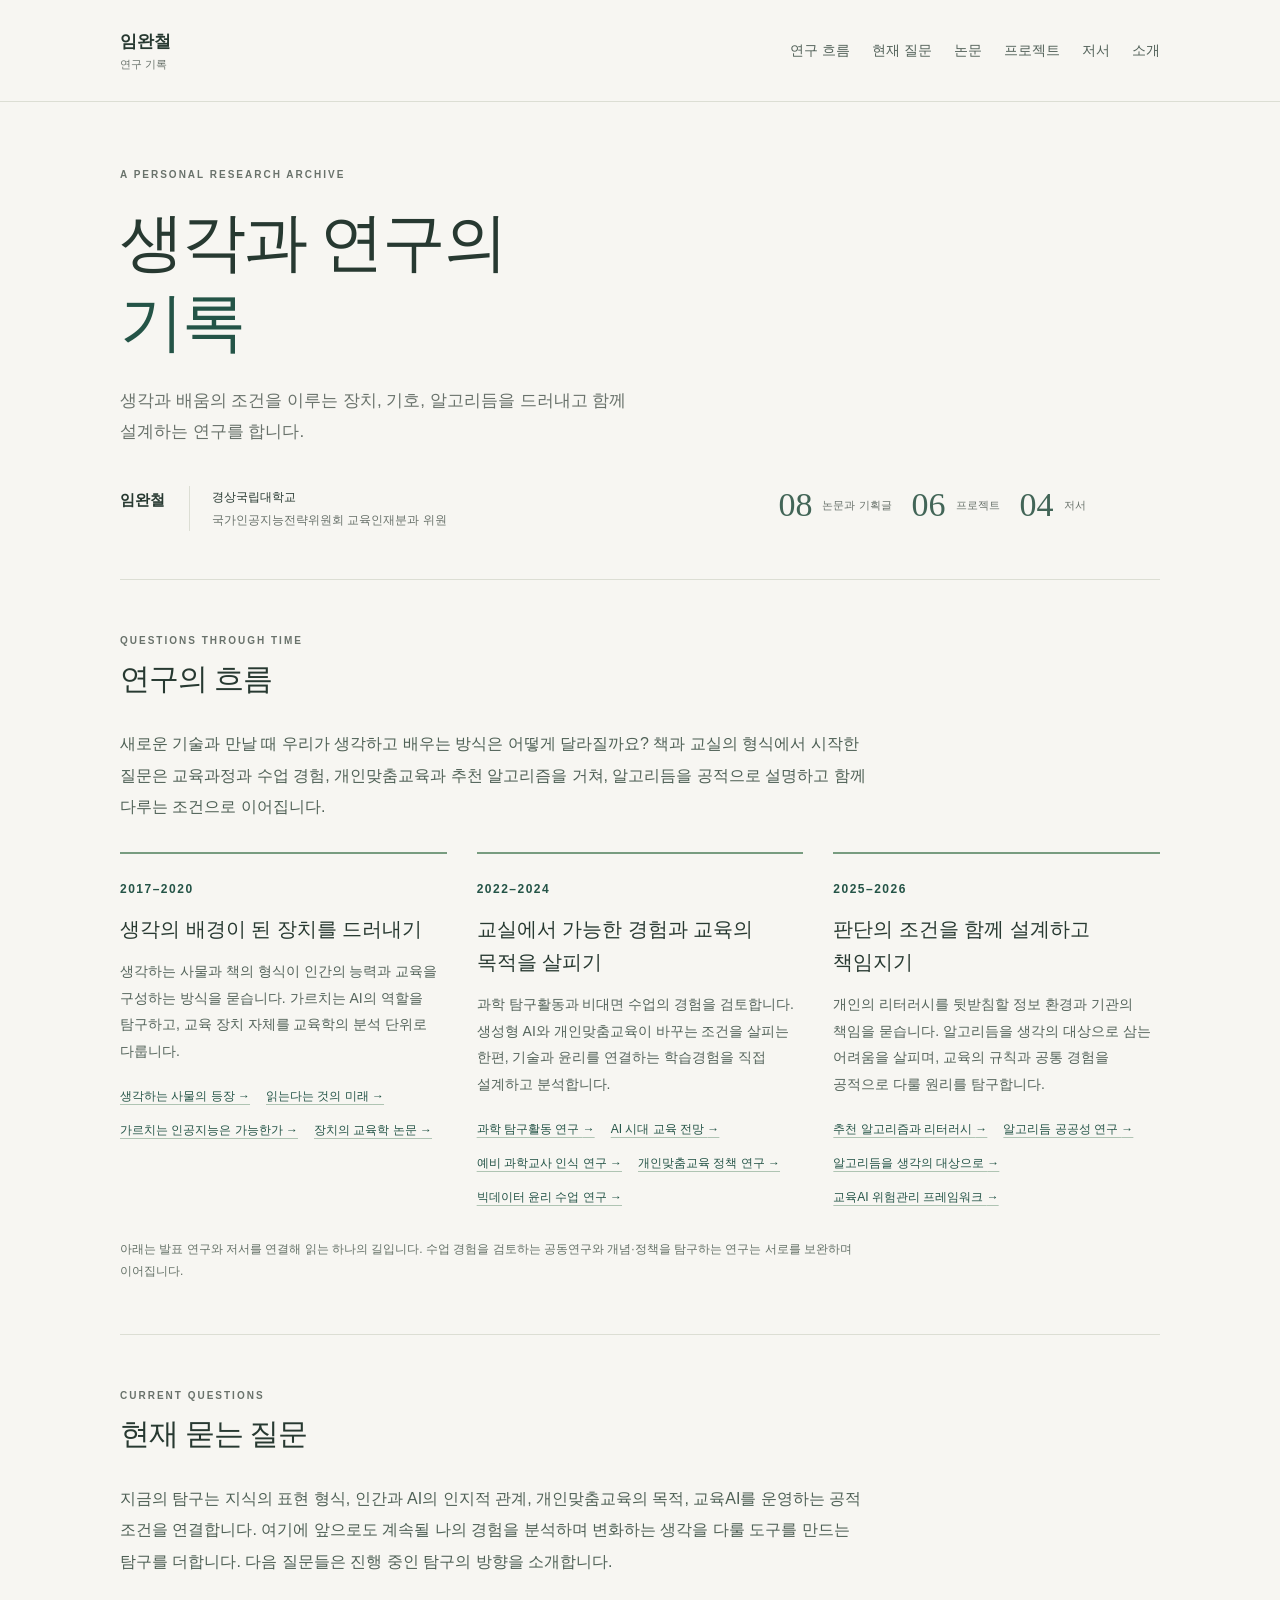
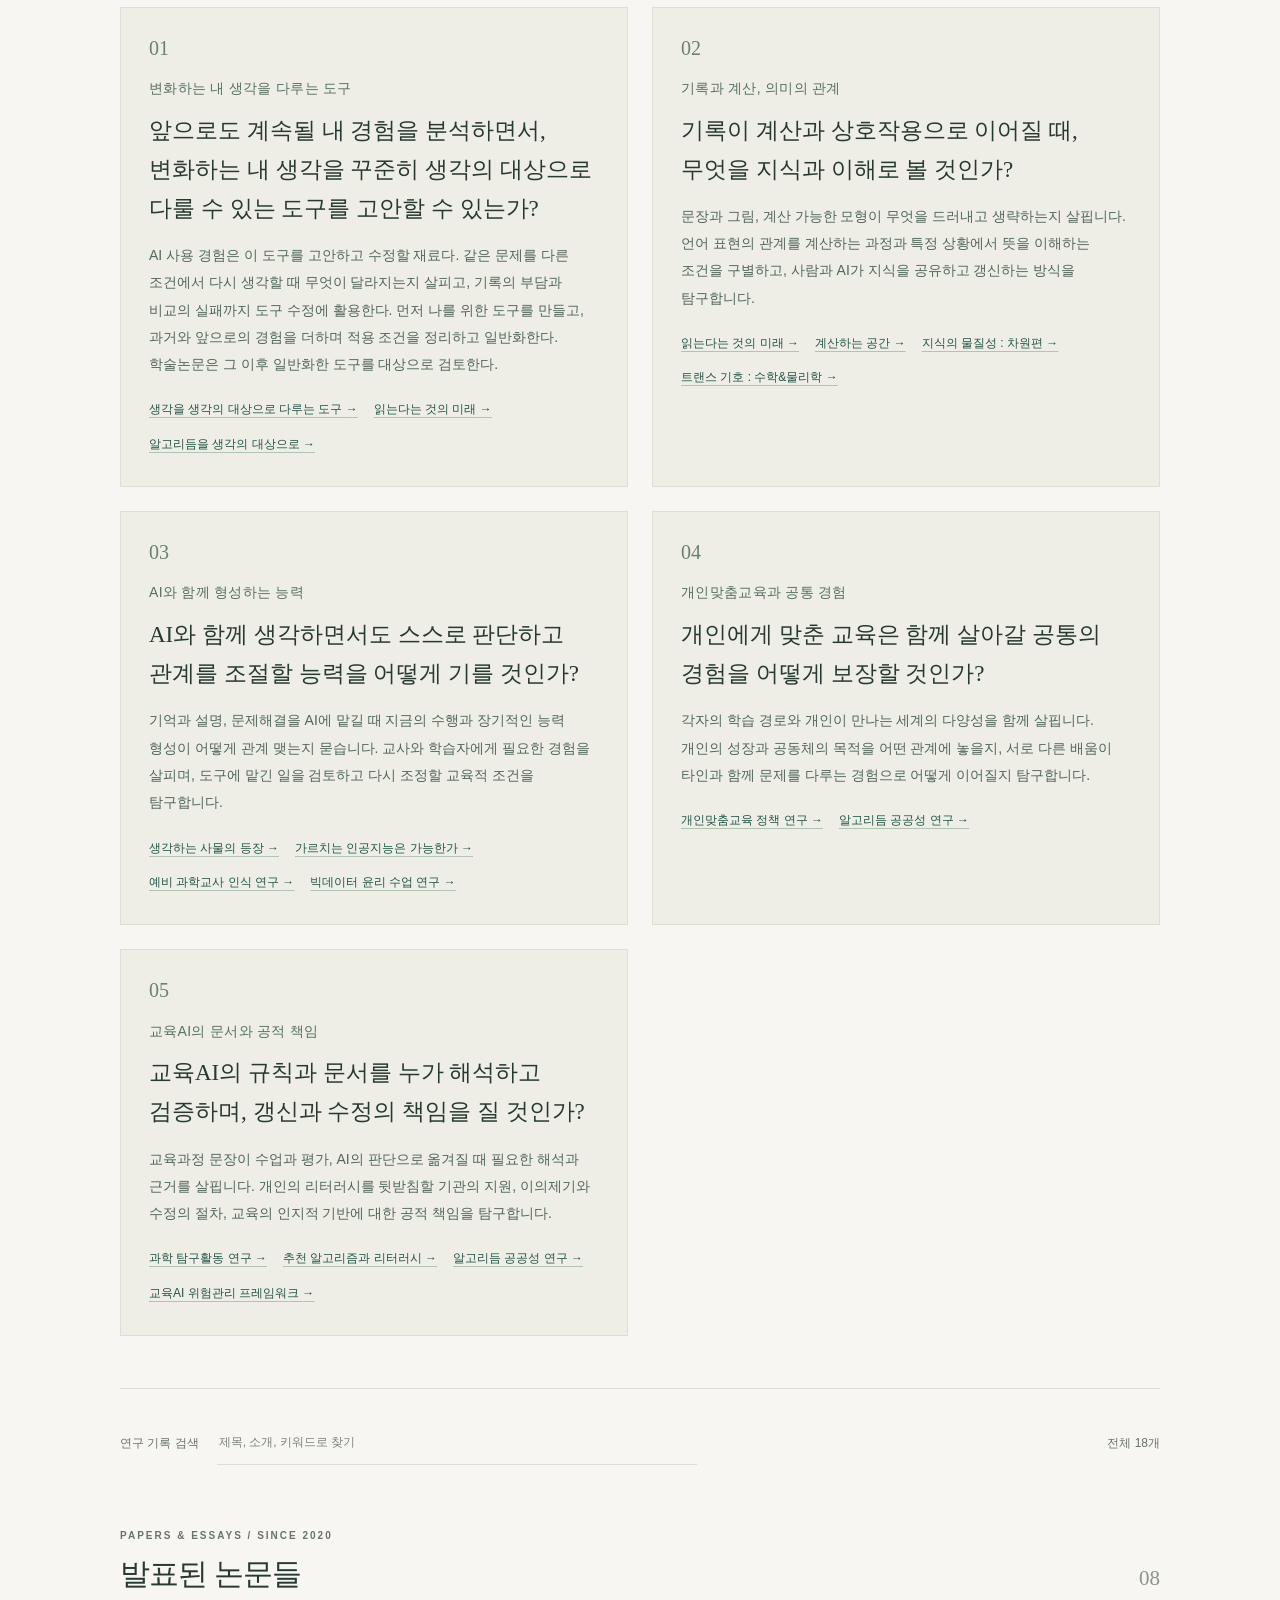
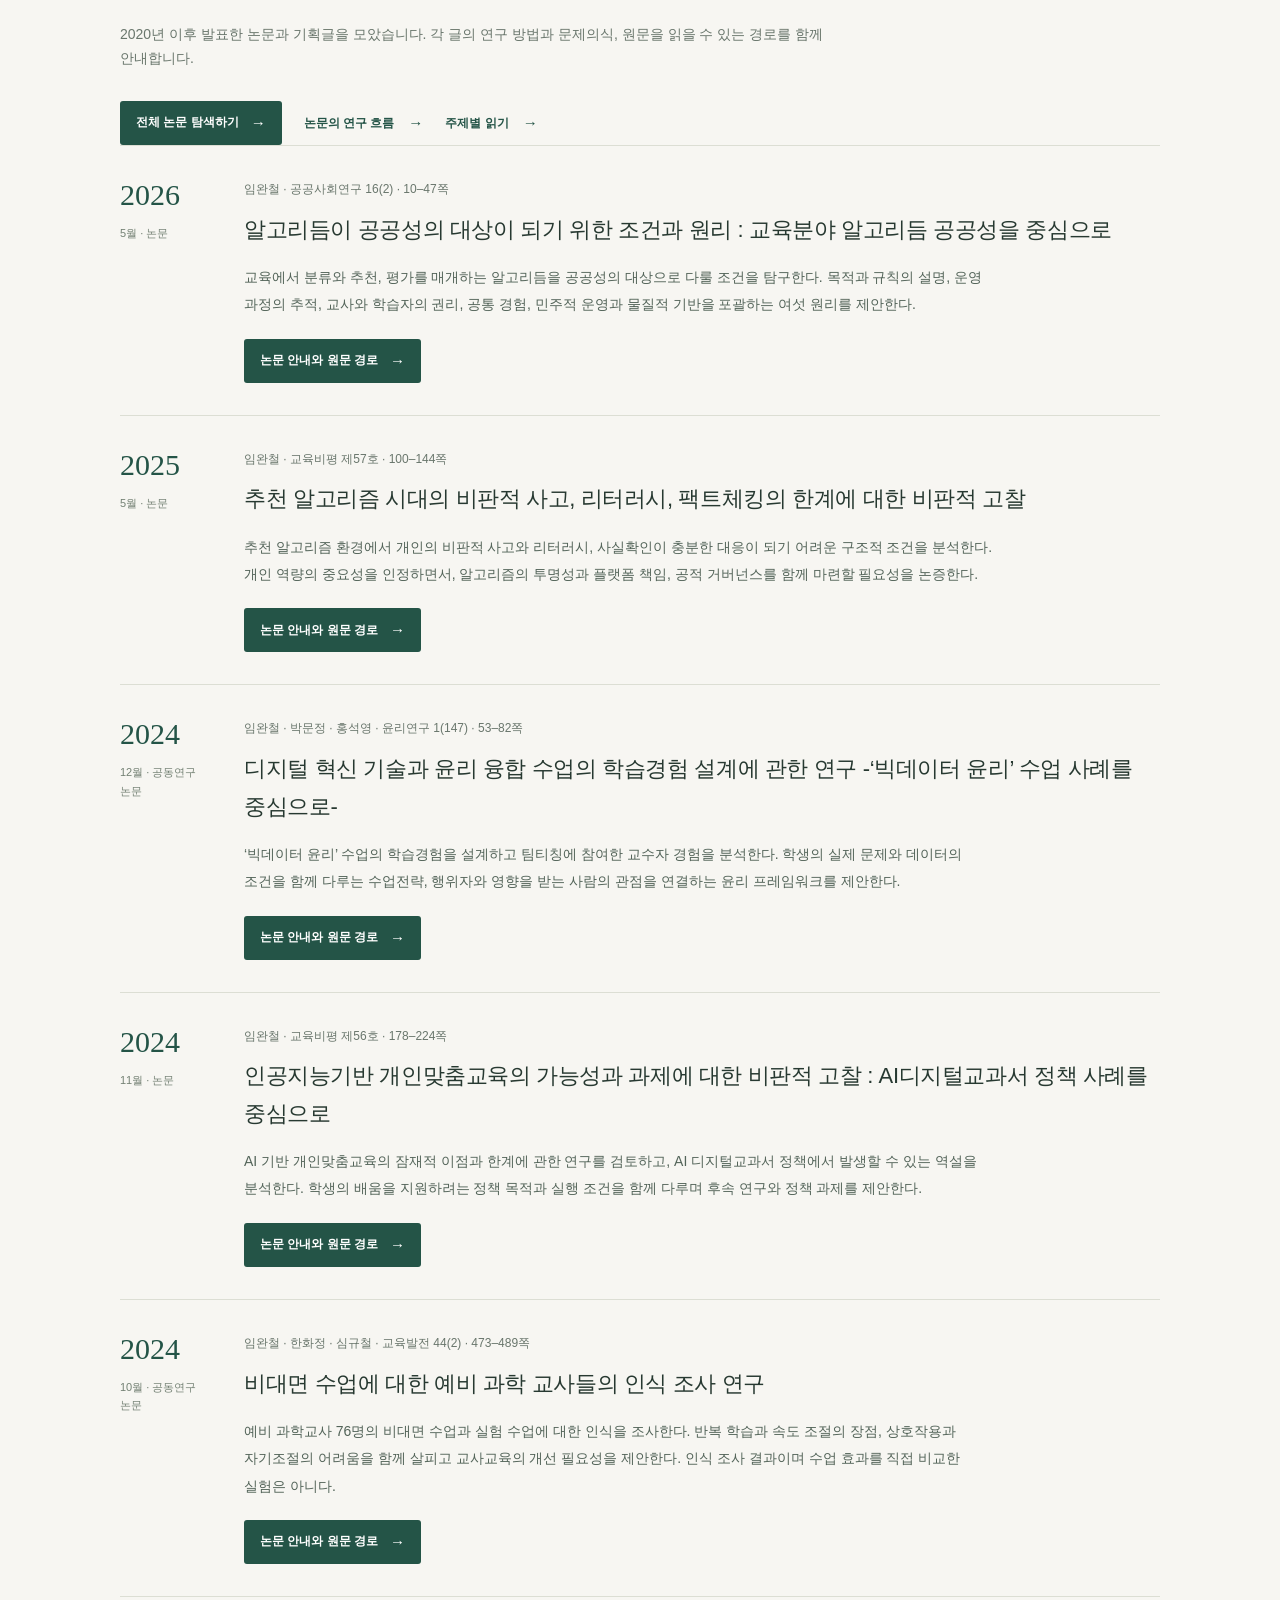
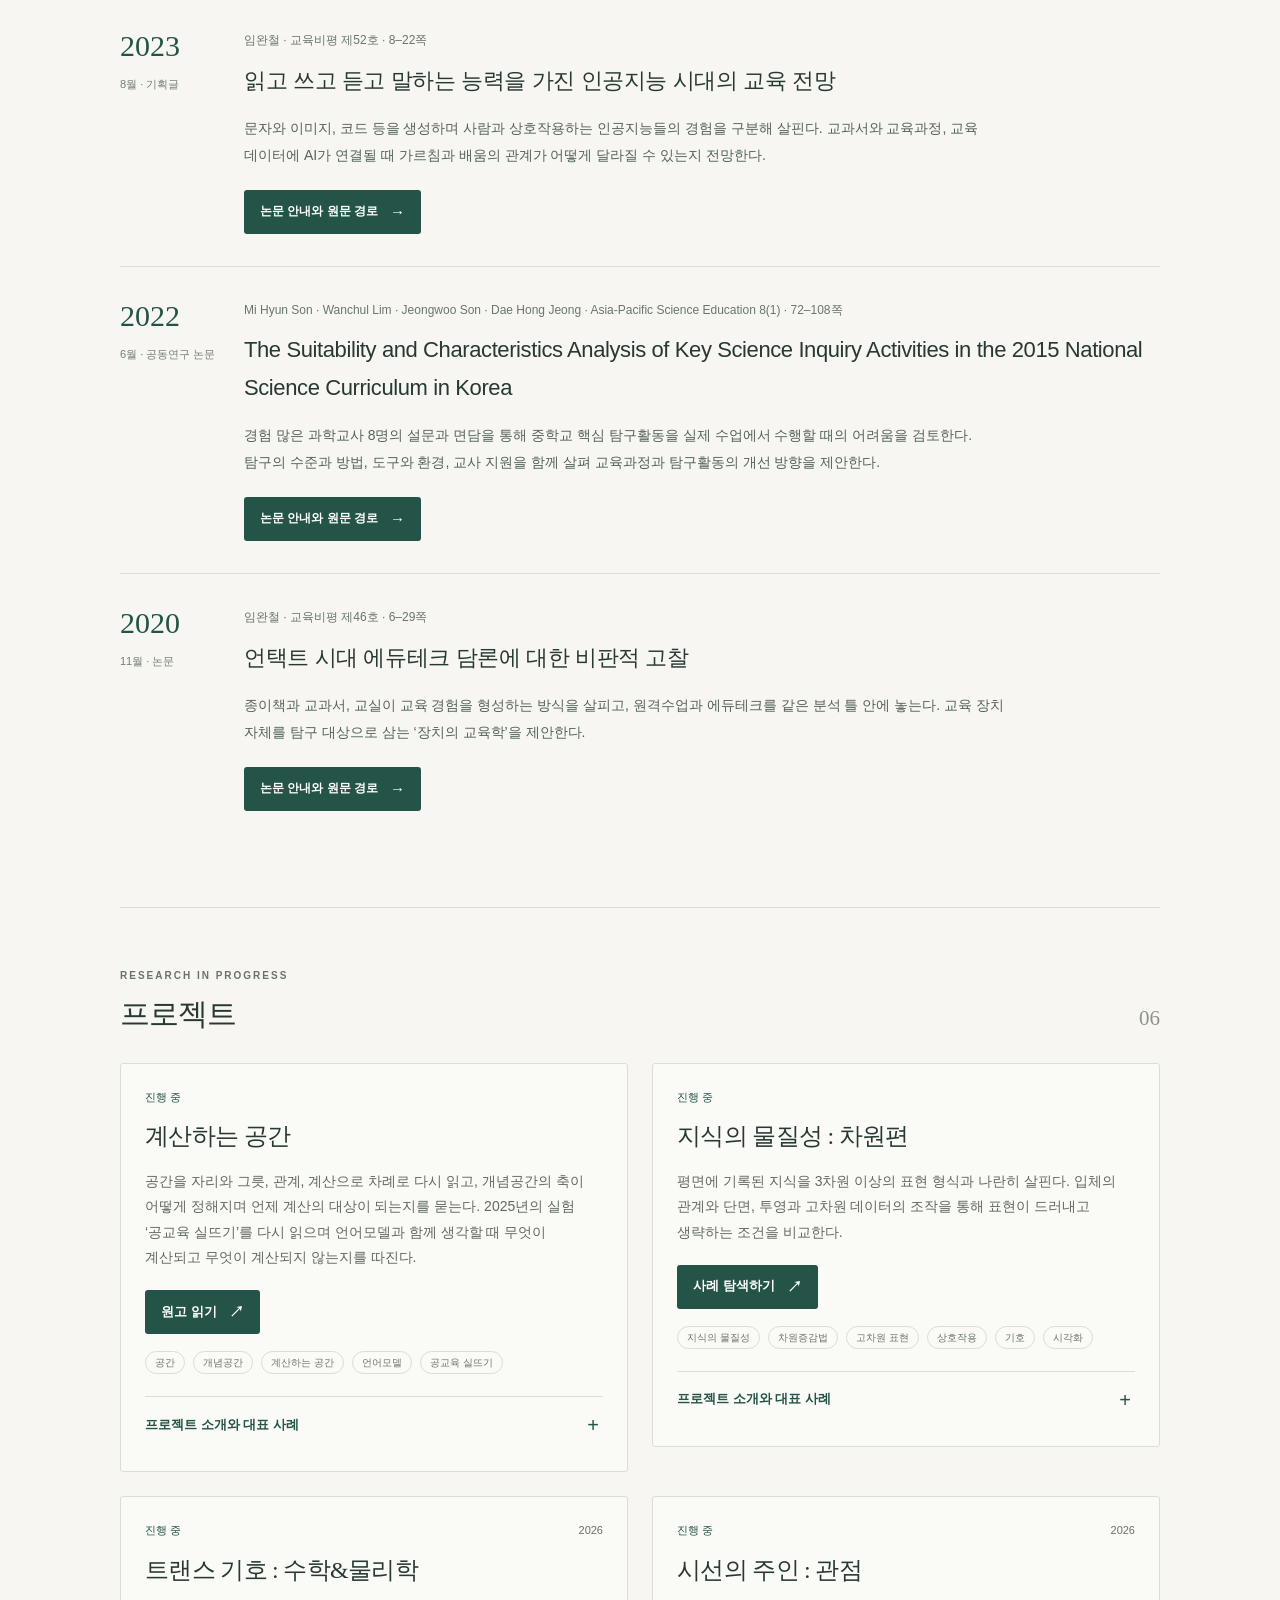
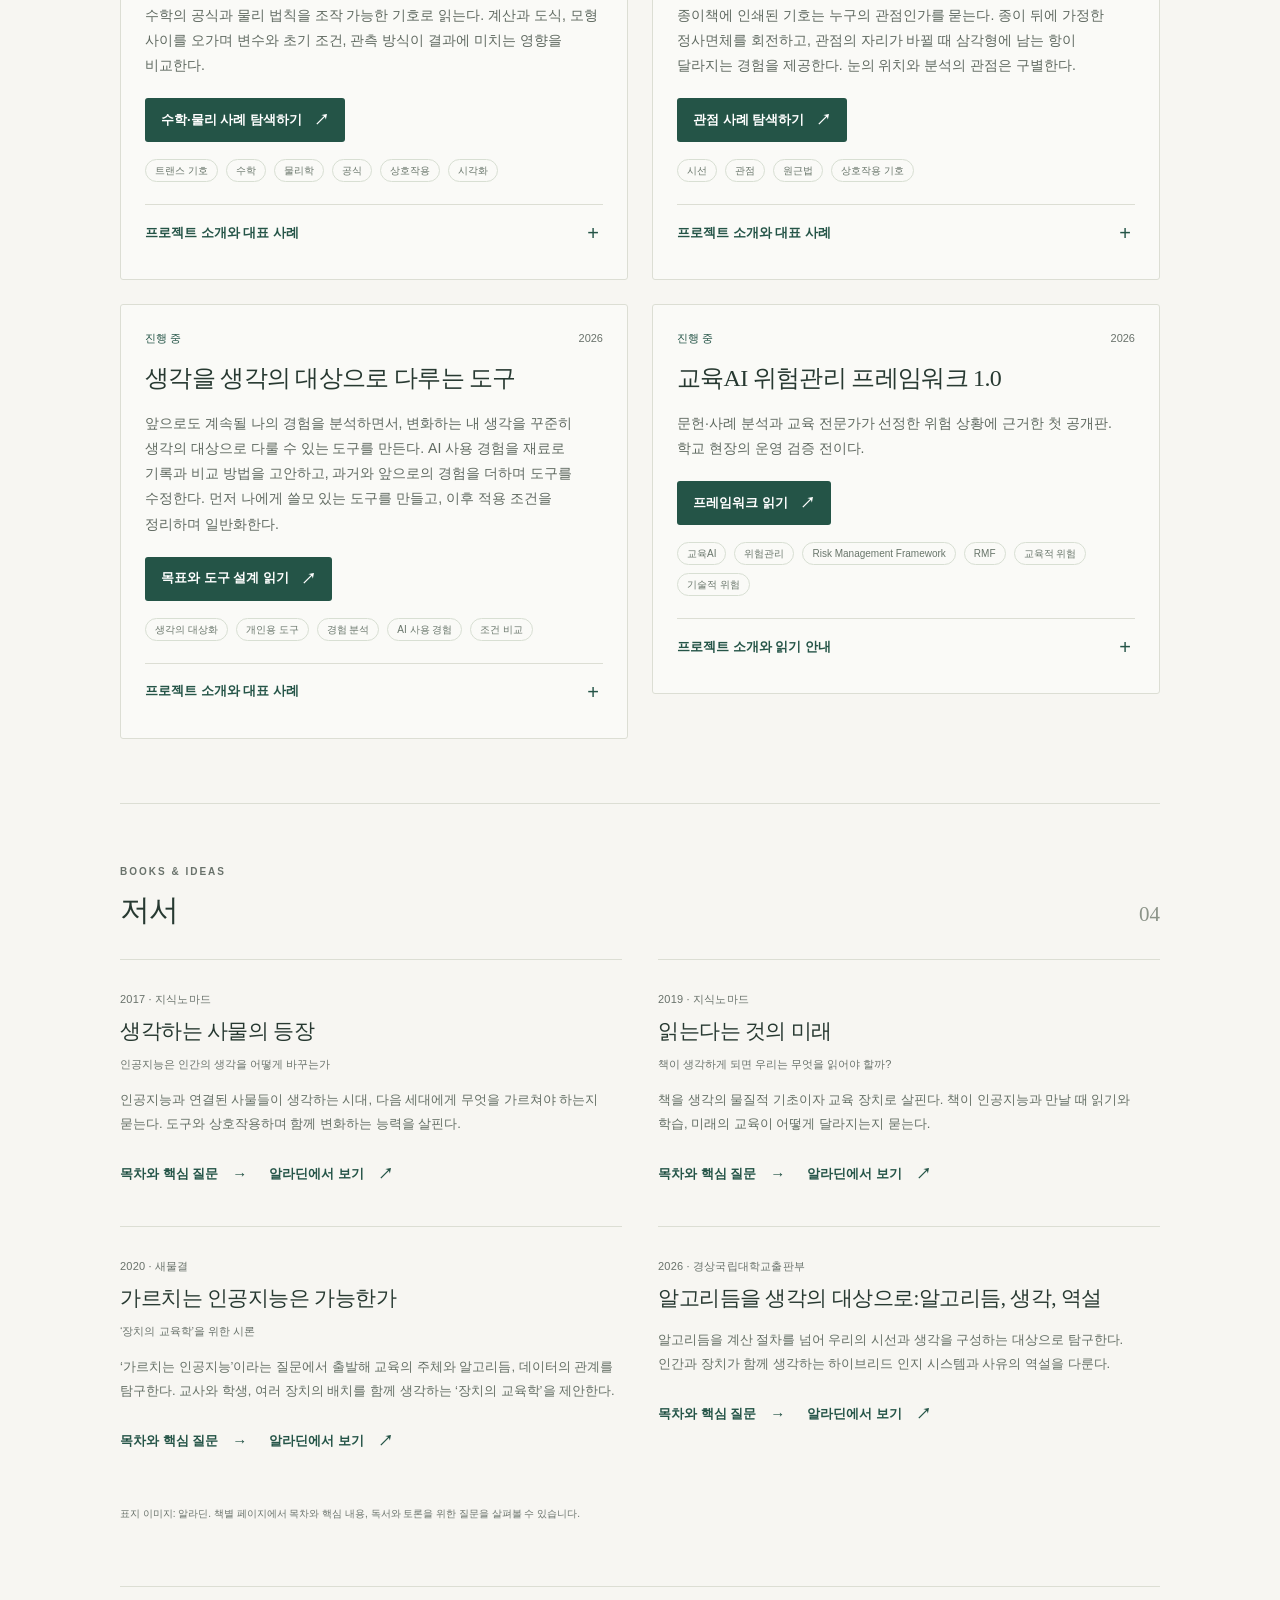
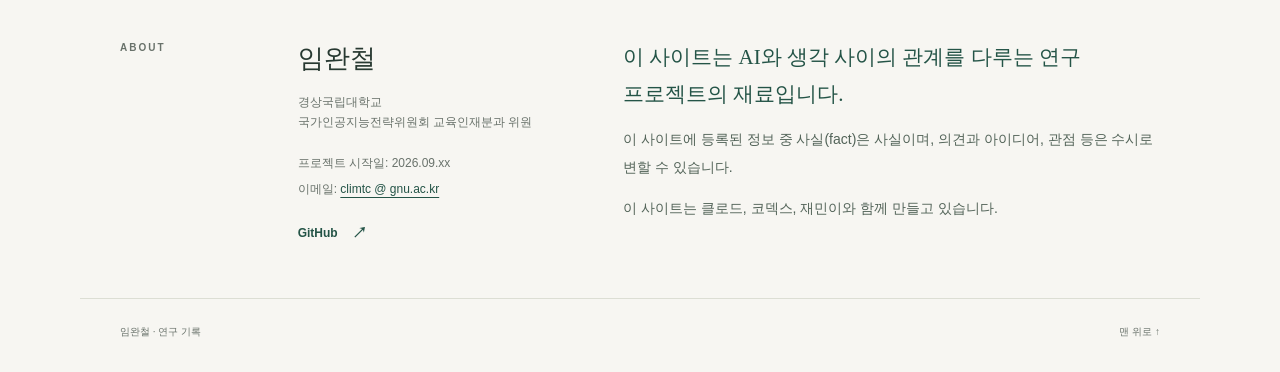
==== commit 5dbc7a81: "Connect education AI risk management and the current computing manuscript" ====
--- a/index.html
+++ b/index.html
@@ -1,11 +1,11 @@
 <!doctype html>
 <html lang="ko"><head><meta charset="utf-8"><meta name="viewport" content="width=device-width,initial-scale=1"><title>임완철 · 연구 기록</title><meta name="description" content="생각과 배움의 조건을 이루는 장치, 기호, 알고리듬을 드러내고 함께 설계하는 연구를 합니다."><meta name="theme-color" content="#f7f6f2"><link rel="icon" href="data:image/svg+xml,%3Csvg%20xmlns%3D%22http%3A%2F%2Fwww.w3.org%2F2000%2Fsvg%22%20viewBox%3D%220%200%2040%2040%22%3E%3Crect%20width%3D%2240%22%20height%3D%2240%22%20rx%3D%226%22%20fill%3D%22%231f5147%22%2F%3E%3Ctext%20x%3D%2220%22%20y%3D%2228%22%20text-anchor%3D%22middle%22%20font-family%3D%22sans-serif%22%20font-size%3D%2226%22%20fill%3D%22white%22%3E%EC%9E%84%3C%2Ftext%3E%3C%2Fsvg%3E"><link rel="stylesheet" href="assets/site.css"><link rel="stylesheet" href="assets/narrative.css"><script src="assets/site.js" defer></script><script src="assets/narrative.js" defer></script></head>
 <body><a class="skip" href="#main">본문으로 건너뛰기</a><header class="site-header"><div class="shell header-inner"><a class="brand" href="#"><span>임완철<small>연구 기록</small></span></a><nav aria-label="주요 메뉴"><a href="#research-flow">연구 흐름</a><a href="#current-questions">현재 질문</a><a href="#papers">논문</a><a href="#projects">프로젝트</a><a href="#books">저서</a><a href="#about">소개</a></nav></div></header>
-<main id="main" class="shell"><section class="hero"><div class="hero-copy"><span class="eyebrow">A PERSONAL RESEARCH ARCHIVE</span><h1>생각과 연구의<br><em>기록</em></h1><p class="hero-intro">생각과 배움의 조건을 이루는 장치, 기호, 알고리듬을 드러내고 함께 설계하는 연구를 합니다.</p><div class="hero-profile"><strong>임완철</strong><div><p>경상국립대학교</p><p>국가인공지능전략위원회 교육인재분과 위원</p></div></div></div><div class="hero-aside"><div class="hero-counts"><a href="#papers"><strong>08</strong><span>논문과 기획글</span></a><a href="#projects"><strong>05</strong><span>프로젝트</span></a><a href="#books"><strong>04</strong><span>저서</span></a></div></div></section>
-<section class="narrative-section" id="research-flow"><div class="section-head"><div><span class="eyebrow">QUESTIONS THROUGH TIME</span><h2>연구의 흐름</h2></div></div><p class="flow-intro">새로운 기술과 만날 때 우리가 생각하고 배우는 방식은 어떻게 달라질까요? 책과 교실의 형식에서 시작한 질문은 교육과정과 수업 경험, 개인맞춤교육과 추천 알고리즘을 거쳐, 알고리듬을 공적으로 설명하고 함께 다루는 조건으로 이어집니다.</p><ol class="research-flow"><li class="flow-stage"><span class="flow-period">2017–2020</span><h3>생각의 배경이 된 장치를 드러내기</h3><p>생각하는 사물과 책의 형식이 인간의 능력과 교육을 구성하는 방식을 묻습니다. 가르치는 AI의 역할을 탐구하고, 교육 장치 자체를 교육학의 분석 단위로 다룹니다.</p><div class="narrative-links"><a href="#book-thinking-things">생각하는 사물의 등장 <span aria-hidden="true">→</span></a><a href="#book-future-reading">읽는다는 것의 미래 <span aria-hidden="true">→</span></a><a href="#book-teaching-ai">가르치는 인공지능은 가능한가 <span aria-hidden="true">→</span></a><a href="#paper-edutech-2020">장치의 교육학 논문 <span aria-hidden="true">→</span></a></div></li><li class="flow-stage"><span class="flow-period">2022–2024</span><h3>교실에서 가능한 경험과 교육의 목적을 살피기</h3><p>과학 탐구활동과 비대면 수업의 경험을 검토합니다. 생성형 AI와 개인맞춤교육이 바꾸는 조건을 살피는 한편, 기술과 윤리를 연결하는 학습경험을 직접 설계하고 분석합니다.</p><div class="narrative-links"><a href="#paper-science-inquiry-2022">과학 탐구활동 연구 <span aria-hidden="true">→</span></a><a href="#paper-ai-education-2023">AI 시대 교육 전망 <span aria-hidden="true">→</span></a><a href="#paper-online-teachers-2024">예비 과학교사 인식 연구 <span aria-hidden="true">→</span></a><a href="#paper-personalized-ai-2024">개인맞춤교육 정책 연구 <span aria-hidden="true">→</span></a><a href="#paper-ethics-learning-2024">빅데이터 윤리 수업 연구 <span aria-hidden="true">→</span></a></div></li><li class="flow-stage"><span class="flow-period">2025–2026</span><h3>판단의 조건을 함께 설계하고 책임지기</h3><p>개인의 리터러시를 뒷받침할 정보 환경과 기관의 책임을 묻습니다. 알고리듬을 생각의 대상으로 삼는 어려움을 살피며, 교육의 규칙과 공통 경험을 공적으로 다룰 원리를 탐구합니다.</p><div class="narrative-links"><a href="#paper-algorithm-literacy-2025">추천 알고리즘과 리터러시 <span aria-hidden="true">→</span></a><a href="#paper-algorithm-publicness-2026">알고리듬 공공성 연구 <span aria-hidden="true">→</span></a><a href="#book-algorithm-thought-paradox">알고리듬을 생각의 대상으로 <span aria-hidden="true">→</span></a></div></li></ol><p class="flow-note">아래는 발표 연구와 저서를 연결해 읽는 하나의 길입니다. 수업 경험을 검토하는 공동연구와 개념·정책을 탐구하는 연구는 서로를 보완하며 이어집니다.</p></section><section class="narrative-section" id="current-questions"><div class="section-head"><div><span class="eyebrow">CURRENT QUESTIONS</span><h2>현재 묻는 질문</h2></div></div><p class="flow-intro">지금의 탐구는 지식의 표현 형식, 인간과 AI의 인지적 관계, 개인맞춤교육의 목적, 교육AI를 운영하는 공적 조건을 연결합니다. 여기에 앞으로도 계속될 나의 경험을 분석하며 변화하는 생각을 다룰 도구를 만드는 탐구를 더합니다. 다음 질문들은 진행 중인 탐구의 방향을 소개합니다.</p><div class="question-grid"><article id="question-thought-tool"><span class="question-index">01</span><h3>변화하는 내 생각을 다루는 도구</h3><p class="central-question">앞으로도 계속될 내 경험을 분석하면서, 변화하는 내 생각을 꾸준히 생각의 대상으로 다룰 수 있는 도구를 고안할 수 있는가?</p><p>AI 사용 경험은 이 도구를 고안하고 수정할 재료다. 같은 문제를 다른 조건에서 다시 생각할 때 무엇이 달라지는지 살피고, 기록의 부담과 비교의 실패까지 도구 수정에 활용한다. 먼저 나를 위한 도구를 만들고, 과거와 앞으로의 경험을 더하며 적용 조건을 정리하고 일반화한다. 학술논문은 그 이후 일반화한 도구를 대상으로 검토한다.</p><div class="narrative-links"><a href="#project-thought-tool">생각을 생각의 대상으로 다루는 도구 <span aria-hidden="true">→</span></a><a href="#book-future-reading">읽는다는 것의 미래 <span aria-hidden="true">→</span></a><a href="#book-algorithm-thought-paradox">알고리듬을 생각의 대상으로 <span aria-hidden="true">→</span></a></div></article><article id="question-representation"><span class="question-index">02</span><h3>기록과 계산, 의미의 관계</h3><p class="central-question">기록이 계산과 상호작용으로 이어질 때, 무엇을 지식과 이해로 볼 것인가?</p><p>문장과 그림, 계산 가능한 모형이 무엇을 드러내고 생략하는지 살핍니다. 언어 표현의 관계를 계산하는 과정과 특정 상황에서 뜻을 이해하는 조건을 구별하고, 사람과 AI가 지식을 공유하고 갱신하는 방식을 탐구합니다.</p><div class="narrative-links"><a href="#book-future-reading">읽는다는 것의 미래 <span aria-hidden="true">→</span></a><a href="#project-concept-space">계산하는 공간 : 개념편 <span aria-hidden="true">→</span></a><a href="#project-multidimensional">지식의 물질성 : 차원편 <span aria-hidden="true">→</span></a><a href="#project-trans-signs">트랜스 기호 : 수학&amp;물리학 <span aria-hidden="true">→</span></a></div></article><article id="question-agency"><span class="question-index">03</span><h3>AI와 함께 형성하는 능력</h3><p class="central-question">AI와 함께 생각하면서도 스스로 판단하고 관계를 조절할 능력을 어떻게 기를 것인가?</p><p>기억과 설명, 문제해결을 AI에 맡길 때 지금의 수행과 장기적인 능력 형성이 어떻게 관계 맺는지 묻습니다. 교사와 학습자에게 필요한 경험을 살피며, 도구에 맡긴 일을 검토하고 다시 조정할 교육적 조건을 탐구합니다.</p><div class="narrative-links"><a href="#book-thinking-things">생각하는 사물의 등장 <span aria-hidden="true">→</span></a><a href="#book-teaching-ai">가르치는 인공지능은 가능한가 <span aria-hidden="true">→</span></a><a href="#paper-online-teachers-2024">예비 과학교사 인식 연구 <span aria-hidden="true">→</span></a><a href="#paper-ethics-learning-2024">빅데이터 윤리 수업 연구 <span aria-hidden="true">→</span></a></div></article><article id="question-common-world"><span class="question-index">04</span><h3>개인맞춤교육과 공통 경험</h3><p class="central-question">개인에게 맞춘 교육은 함께 살아갈 공통의 경험을 어떻게 보장할 것인가?</p><p>각자의 학습 경로와 개인이 만나는 세계의 다양성을 함께 살핍니다. 개인의 성장과 공동체의 목적을 어떤 관계에 놓을지, 서로 다른 배움이 타인과 함께 문제를 다루는 경험으로 어떻게 이어질지 탐구합니다.</p><div class="narrative-links"><a href="#paper-personalized-ai-2024">개인맞춤교육 정책 연구 <span aria-hidden="true">→</span></a><a href="#paper-algorithm-publicness-2026">알고리듬 공공성 연구 <span aria-hidden="true">→</span></a></div></article><article id="question-public-infrastructure"><span class="question-index">05</span><h3>교육AI의 문서와 공적 책임</h3><p class="central-question">교육AI의 규칙과 문서를 누가 해석하고 검증하며, 갱신과 수정의 책임을 질 것인가?</p><p>교육과정 문장이 수업과 평가, AI의 판단으로 옮겨질 때 필요한 해석과 근거를 살핍니다. 개인의 리터러시를 뒷받침할 기관의 지원, 이의제기와 수정의 절차, 교육의 인지적 기반에 대한 공적 책임을 탐구합니다.</p><div class="narrative-links"><a href="#paper-science-inquiry-2022">과학 탐구활동 연구 <span aria-hidden="true">→</span></a><a href="#paper-algorithm-literacy-2025">추천 알고리즘과 리터러시 <span aria-hidden="true">→</span></a><a href="#paper-algorithm-publicness-2026">알고리듬 공공성 연구 <span aria-hidden="true">→</span></a></div></article></div></section><div class="search-bar" hidden id="search-bar"><label for="public-search">연구 기록 검색</label><div class="search-input"><input id="public-search" type="search" placeholder="제목, 소개, 키워드로 찾기" autocomplete="off"><button id="clear-search" type="button" hidden>검색 지우기</button></div><span id="search-count" aria-live="polite">전체 17개</span></div>
-<section id="papers" class="collection"><div class="section-head"><div><span class="eyebrow">PAPERS & ESSAYS / SINCE 2020</span><h2>발표된 논문들</h2></div><span class="section-count">08</span></div><p class="papers-intro">2020년 이후 발표한 논문과 기획글을 모았습니다. 각 글의 연구 방법과 문제의식, 원문을 읽을 수 있는 경로를 함께 안내합니다.</p><div class="record-links collection-links"><a class="text-link project-primary" href="https://climtc.github.io/published-papers/">전체 논문 탐색하기 <span aria-hidden="true">→</span></a><a class="text-link" href="https://climtc.github.io/published-papers/flow.html">논문의 연구 흐름 <span aria-hidden="true">→</span></a><a class="text-link" href="https://climtc.github.io/published-papers/themes/index.html">주제별 읽기 <span aria-hidden="true">→</span></a></div><div class="paper-list"><article class="paper searchable" data-kind="paper" data-search="알고리듬이 공공성의 대상이 되기 위한 조건과 원리 : 교육분야 알고리듬 공공성을 중심으로 교육에서 분류와 추천, 평가를 매개하는 알고리듬을 공공성의 대상으로 다룰 조건을 탐구한다. 목적과 규칙의 설명, 운영 과정의 추적, 교사와 학습자의 권리, 공통 경험, 민주적 운영과 물질적 기반을 포괄하는 여섯 원리를 제안한다.  공공사회연구 2026 10.21286/jps.2026.05.16.2.10 교육의 판단을 매개하는 알고리듬을 누가 설명하고 통제하며, 무엇을 함께 보장해야 하는가? 임완철 알고리듬 공공성 교육 공공성 공통세계 거버넌스 인지인프라" id="paper-algorithm-publicness-2026"><div class="paper-date"><strong>2026</strong><span>5월 · 논문</span></div><div class="paper-body"><p class="paper-meta">임완철 · 공공사회연구 16(2) · 10–47쪽</p><h3>알고리듬이 공공성의 대상이 되기 위한 조건과 원리 : 교육분야 알고리듬 공공성을 중심으로</h3><p class="paper-summary">교육에서 분류와 추천, 평가를 매개하는 알고리듬을 공공성의 대상으로 다룰 조건을 탐구한다. 목적과 규칙의 설명, 운영 과정의 추적, 교사와 학습자의 권리, 공통 경험, 민주적 운영과 물질적 기반을 포괄하는 여섯 원리를 제안한다.</p><div class="record-links"><a class="text-link project-primary" href="https://climtc.github.io/published-papers/papers/algorithm-publicness-2026.html">논문 안내와 원문 경로 <span aria-hidden="true">→</span></a></div></div></article><article class="paper searchable" data-kind="paper" data-search="추천 알고리즘 시대의 비판적 사고, 리터러시, 팩트체킹의 한계에 대한 비판적 고찰 추천 알고리즘 환경에서 개인의 비판적 사고와 리터러시, 사실확인이 충분한 대응이 되기 어려운 구조적 조건을 분석한다. 개인 역량의 중요성을 인정하면서, 알고리즘의 투명성과 플랫폼 책임, 공적 거버넌스를 함께 마련할 필요성을 논증한다.  교육비평 2025 10.23119/er.2025..57.100 개인이 알고리즘을 읽고 비판할 수 있으려면 정보 환경과 기관은 무엇을 보장해야 하는가? 임완철 추천 알고리즘 리터러시 비판적 사고 팩트체킹 플랫폼 책임 AI 디지털교과서 개인맞춤교육" id="paper-algorithm-literacy-2025"><div class="paper-date"><strong>2025</strong><span>5월 · 논문</span></div><div class="paper-body"><p class="paper-meta">임완철 · 교육비평 제57호 · 100–144쪽</p><h3>추천 알고리즘 시대의 비판적 사고, 리터러시, 팩트체킹의 한계에 대한 비판적 고찰</h3><p class="paper-summary">추천 알고리즘 환경에서 개인의 비판적 사고와 리터러시, 사실확인이 충분한 대응이 되기 어려운 구조적 조건을 분석한다. 개인 역량의 중요성을 인정하면서, 알고리즘의 투명성과 플랫폼 책임, 공적 거버넌스를 함께 마련할 필요성을 논증한다.</p><div class="record-links"><a class="text-link project-primary" href="https://climtc.github.io/published-papers/papers/algorithm-literacy-2025.html">논문 안내와 원문 경로 <span aria-hidden="true">→</span></a></div></div></article><article class="paper searchable" data-kind="paper" data-search="디지털 혁신 기술과 윤리 융합 수업의 학습경험 설계에 관한 연구 -‘빅데이터 윤리’ 수업 사례를 중심으로- ‘빅데이터 윤리’ 수업의 학습경험을 설계하고 팀티칭에 참여한 교수자 경험을 분석한다. 학생의 실제 문제와 데이터의 조건을 함께 다루는 수업전략, 행위자와 영향을 받는 사람의 관점을 연결하는 윤리 프레임워크를 제안한다.  윤리연구 2024 10.15801/je.1.147.202412.53 기술과 윤리를 함께 배우려면 어떤 문제와 관점을 수업 경험으로 구성해야 하는가? 임완철 박문정 홍석영 빅데이터 윤리 융합 수업 학습경험 설계 팀티칭 윤리교육" id="paper-ethics-learning-2024"><div class="paper-date"><strong>2024</strong><span>12월 · 공동연구 논문</span></div><div class="paper-body"><p class="paper-meta">임완철 · 박문정 · 홍석영 · 윤리연구 1(147) · 53–82쪽</p><h3>디지털 혁신 기술과 윤리 융합 수업의 학습경험 설계에 관한 연구 -‘빅데이터 윤리’ 수업 사례를 중심으로-</h3><p class="paper-summary">‘빅데이터 윤리’ 수업의 학습경험을 설계하고 팀티칭에 참여한 교수자 경험을 분석한다. 학생의 실제 문제와 데이터의 조건을 함께 다루는 수업전략, 행위자와 영향을 받는 사람의 관점을 연결하는 윤리 프레임워크를 제안한다.</p><div class="record-links"><a class="text-link project-primary" href="https://climtc.github.io/published-papers/papers/ethics-learning-2024.html">논문 안내와 원문 경로 <span aria-hidden="true">→</span></a></div></div></article><article class="paper searchable" data-kind="paper" data-search="인공지능기반 개인맞춤교육의 가능성과 과제에 대한 비판적 고찰 : AI디지털교과서 정책 사례를 중심으로 AI 기반 개인맞춤교육의 잠재적 이점과 한계에 관한 연구를 검토하고, AI 디지털교과서 정책에서 발생할 수 있는 역설을 분석한다. 학생의 배움을 지원하려는 정책 목적과 실행 조건을 함께 다루며 후속 연구와 정책 과제를 제안한다.  교육비평 2024 10.23119/er.2024..56.178 각자의 배움을 돕는 맞춤교육은 어떤 교육적 조건과 공통 경험을 보장해야 하는가? 임완철 개인맞춤교육 AI 디지털교과서 교육정책 공통 경험" id="paper-personalized-ai-2024"><div class="paper-date"><strong>2024</strong><span>11월 · 논문</span></div><div class="paper-body"><p class="paper-meta">임완철 · 교육비평 제56호 · 178–224쪽</p><h3>인공지능기반 개인맞춤교육의 가능성과 과제에 대한 비판적 고찰 : AI디지털교과서 정책 사례를 중심으로</h3><p class="paper-summary">AI 기반 개인맞춤교육의 잠재적 이점과 한계에 관한 연구를 검토하고, AI 디지털교과서 정책에서 발생할 수 있는 역설을 분석한다. 학생의 배움을 지원하려는 정책 목적과 실행 조건을 함께 다루며 후속 연구와 정책 과제를 제안한다.</p><div class="record-links"><a class="text-link project-primary" href="https://climtc.github.io/published-papers/papers/personalized-ai-2024.html">논문 안내와 원문 경로 <span aria-hidden="true">→</span></a></div></div></article><article class="paper searchable" data-kind="paper" data-search="비대면 수업에 대한 예비 과학 교사들의 인식 조사 연구 예비 과학교사 76명의 비대면 수업과 실험 수업에 대한 인식을 조사한다. 반복 학습과 속도 조절의 장점, 상호작용과 자기조절의 어려움을 함께 살피고 교사교육의 개선 필요성을 제안한다. 인식 조사 결과이며 수업 효과를 직접 비교한 실험은 아니다.  교육발전 2024 10.34245/jed.44.2.473 비대면 환경에서 무엇을 배울 수 있으며, 실험과 상호작용의 경험은 어떻게 마련해야 하는가? 임완철 한화정 심규철 예비 과학교사 비대면 수업 상호작용 디지털 역량 과학교육" id="paper-online-teachers-2024"><div class="paper-date"><strong>2024</strong><span>10월 · 공동연구 논문</span></div><div class="paper-body"><p class="paper-meta">임완철 · 한화정 · 심규철 · 교육발전 44(2) · 473–489쪽</p><h3>비대면 수업에 대한 예비 과학 교사들의 인식 조사 연구</h3><p class="paper-summary">예비 과학교사 76명의 비대면 수업과 실험 수업에 대한 인식을 조사한다. 반복 학습과 속도 조절의 장점, 상호작용과 자기조절의 어려움을 함께 살피고 교사교육의 개선 필요성을 제안한다. 인식 조사 결과이며 수업 효과를 직접 비교한 실험은 아니다.</p><div class="record-links"><a class="text-link project-primary" href="https://climtc.github.io/published-papers/papers/online-teachers-2024.html">논문 안내와 원문 경로 <span aria-hidden="true">→</span></a></div></div></article><article class="paper searchable" data-kind="paper" data-search="읽고 쓰고 듣고 말하는 능력을 가진 인공지능 시대의 교육 전망 문자와 이미지, 코드 등을 생성하며 사람과 상호작용하는 인공지능들의 경험을 구분해 살핀다. 교과서와 교육과정, 교육 데이터에 AI가 연결될 때 가르침과 배움의 관계가 어떻게 달라질 수 있는지 전망한다.  교육비평 2023  읽고 쓰는 AI가 교과서와 교육과정에 연결되면 누구의 역할과 판단이 달라지는가? 임완철 생성형 AI 읽기 교과서 교육 전망 인공지능" id="paper-ai-education-2023"><div class="paper-date"><strong>2023</strong><span>8월 · 기획글</span></div><div class="paper-body"><p class="paper-meta">임완철 · 교육비평 제52호 · 8–22쪽</p><h3>읽고 쓰고 듣고 말하는 능력을 가진 인공지능 시대의 교육 전망</h3><p class="paper-summary">문자와 이미지, 코드 등을 생성하며 사람과 상호작용하는 인공지능들의 경험을 구분해 살핀다. 교과서와 교육과정, 교육 데이터에 AI가 연결될 때 가르침과 배움의 관계가 어떻게 달라질 수 있는지 전망한다.</p><div class="record-links"><a class="text-link project-primary" href="https://climtc.github.io/published-papers/papers/ai-education-2023.html">논문 안내와 원문 경로 <span aria-hidden="true">→</span></a></div></div></article><article class="paper searchable" data-kind="paper" data-search="The Suitability and Characteristics Analysis of Key Science Inquiry Activities in the 2015 National Science Curriculum in Korea 경험 많은 과학교사 8명의 설문과 면담을 통해 중학교 핵심 탐구활동을 실제 수업에서 수행할 때의 어려움을 검토한다. 탐구의 수준과 방법, 도구와 환경, 교사 지원을 함께 살펴 교육과정과 탐구활동의 개선 방향을 제안한다. 2015 과학과 교육과정 핵심 탐구활동의 적합성과 특성 분석 Asia-Pacific Science Education 2022 10.1163/23641177-bja10043 교육과정에 제시된 탐구는 어떤 교실 조건에서 실제 배움의 경험이 되는가? Mi Hyun Son Wanchul Lim Jeongwoo Son Dae Hong Jeong 과학 탐구 과학교육 교육과정 탐구활동 교사 경험" id="paper-science-inquiry-2022"><div class="paper-date"><strong>2022</strong><span>6월 · 공동연구 논문</span></div><div class="paper-body"><p class="paper-meta">Mi Hyun Son · Wanchul Lim · Jeongwoo Son · Dae Hong Jeong · Asia-Pacific Science Education 8(1) · 72–108쪽</p><h3>The Suitability and Characteristics Analysis of Key Science Inquiry Activities in the 2015 National Science Curriculum in Korea</h3><p class="paper-summary">경험 많은 과학교사 8명의 설문과 면담을 통해 중학교 핵심 탐구활동을 실제 수업에서 수행할 때의 어려움을 검토한다. 탐구의 수준과 방법, 도구와 환경, 교사 지원을 함께 살펴 교육과정과 탐구활동의 개선 방향을 제안한다.</p><div class="record-links"><a class="text-link project-primary" href="https://climtc.github.io/published-papers/papers/science-inquiry-2022.html">논문 안내와 원문 경로 <span aria-hidden="true">→</span></a></div></div></article><article class="paper searchable" data-kind="paper" data-search="언택트 시대 에듀테크 담론에 대한 비판적 고찰 종이책과 교과서, 교실이 교육 경험을 형성하는 방식을 살피고, 원격수업과 에듀테크를 같은 분석 틀 안에 놓는다. 교육 장치 자체를 탐구 대상으로 삼는 ‘장치의 교육학’을 제안한다. 에듀테크를 대상으로 하는 ‘장치의 교육학’ 시론 교육비평 2020 10.23119/er.2020..46.6 교육 장치의 배치가 바뀌면 생각과 배움의 조건은 어떻게 달라지는가? 임완철 장치의 교육학 에듀테크 교육장치 원격수업" id="paper-edutech-2020"><div class="paper-date"><strong>2020</strong><span>11월 · 논문</span></div><div class="paper-body"><p class="paper-meta">임완철 · 교육비평 제46호 · 6–29쪽</p><h3>언택트 시대 에듀테크 담론에 대한 비판적 고찰</h3><p class="paper-summary">종이책과 교과서, 교실이 교육 경험을 형성하는 방식을 살피고, 원격수업과 에듀테크를 같은 분석 틀 안에 놓는다. 교육 장치 자체를 탐구 대상으로 삼는 ‘장치의 교육학’을 제안한다.</p><div class="record-links"><a class="text-link project-primary" href="https://climtc.github.io/published-papers/papers/edutech-2020.html">논문 안내와 원문 경로 <span aria-hidden="true">→</span></a></div></div></article></div></section><section id="projects" class="collection"><div class="section-head"><div><span class="eyebrow">RESEARCH IN PROGRESS</span><h2>프로젝트</h2></div><span class="section-count">05</span></div><div class="project-grid"><article class="project searchable" data-kind="project" data-search="계산하는 공간 : 개념편 공간을 담는 그릇, 관계, 계산으로 차례로 다시 읽고, 개념공간의 축이 어떻게 정해지며 언제 계산의 대상이 되는지를 묻는다. 2025년의 실험 ‘공교육 실뜨기’를 다시 읽으며 언어모델과 함께 생각할 때 무엇이 계산되고 무엇이 계산되지 않는지를 따진다.    개념공간 계산하는 공간 언어모델 공교육 실뜨기" id="project-concept-space">
+<main id="main" class="shell"><section class="hero"><div class="hero-copy"><span class="eyebrow">A PERSONAL RESEARCH ARCHIVE</span><h1>생각과 연구의<br><em>기록</em></h1><p class="hero-intro">생각과 배움의 조건을 이루는 장치, 기호, 알고리듬을 드러내고 함께 설계하는 연구를 합니다.</p><div class="hero-profile"><strong>임완철</strong><div><p>경상국립대학교</p><p>국가인공지능전략위원회 교육인재분과 위원</p></div></div></div><div class="hero-aside"><div class="hero-counts"><a href="#papers"><strong>08</strong><span>논문과 기획글</span></a><a href="#projects"><strong>06</strong><span>프로젝트</span></a><a href="#books"><strong>04</strong><span>저서</span></a></div></div></section>
+<section class="narrative-section" id="research-flow"><div class="section-head"><div><span class="eyebrow">QUESTIONS THROUGH TIME</span><h2>연구의 흐름</h2></div></div><p class="flow-intro">새로운 기술과 만날 때 우리가 생각하고 배우는 방식은 어떻게 달라질까요? 책과 교실의 형식에서 시작한 질문은 교육과정과 수업 경험, 개인맞춤교육과 추천 알고리즘을 거쳐, 알고리듬을 공적으로 설명하고 함께 다루는 조건으로 이어집니다.</p><ol class="research-flow"><li class="flow-stage"><span class="flow-period">2017–2020</span><h3>생각의 배경이 된 장치를 드러내기</h3><p>생각하는 사물과 책의 형식이 인간의 능력과 교육을 구성하는 방식을 묻습니다. 가르치는 AI의 역할을 탐구하고, 교육 장치 자체를 교육학의 분석 단위로 다룹니다.</p><div class="narrative-links"><a href="#book-thinking-things">생각하는 사물의 등장 <span aria-hidden="true">→</span></a><a href="#book-future-reading">읽는다는 것의 미래 <span aria-hidden="true">→</span></a><a href="#book-teaching-ai">가르치는 인공지능은 가능한가 <span aria-hidden="true">→</span></a><a href="#paper-edutech-2020">장치의 교육학 논문 <span aria-hidden="true">→</span></a></div></li><li class="flow-stage"><span class="flow-period">2022–2024</span><h3>교실에서 가능한 경험과 교육의 목적을 살피기</h3><p>과학 탐구활동과 비대면 수업의 경험을 검토합니다. 생성형 AI와 개인맞춤교육이 바꾸는 조건을 살피는 한편, 기술과 윤리를 연결하는 학습경험을 직접 설계하고 분석합니다.</p><div class="narrative-links"><a href="#paper-science-inquiry-2022">과학 탐구활동 연구 <span aria-hidden="true">→</span></a><a href="#paper-ai-education-2023">AI 시대 교육 전망 <span aria-hidden="true">→</span></a><a href="#paper-online-teachers-2024">예비 과학교사 인식 연구 <span aria-hidden="true">→</span></a><a href="#paper-personalized-ai-2024">개인맞춤교육 정책 연구 <span aria-hidden="true">→</span></a><a href="#paper-ethics-learning-2024">빅데이터 윤리 수업 연구 <span aria-hidden="true">→</span></a></div></li><li class="flow-stage"><span class="flow-period">2025–2026</span><h3>판단의 조건을 함께 설계하고 책임지기</h3><p>개인의 리터러시를 뒷받침할 정보 환경과 기관의 책임을 묻습니다. 알고리듬을 생각의 대상으로 삼는 어려움을 살피며, 교육의 규칙과 공통 경험을 공적으로 다룰 원리를 탐구합니다.</p><div class="narrative-links"><a href="#paper-algorithm-literacy-2025">추천 알고리즘과 리터러시 <span aria-hidden="true">→</span></a><a href="#paper-algorithm-publicness-2026">알고리듬 공공성 연구 <span aria-hidden="true">→</span></a><a href="#book-algorithm-thought-paradox">알고리듬을 생각의 대상으로 <span aria-hidden="true">→</span></a><a href="#project-edu-ai-rmf">교육AI 위험관리 프레임워크 <span aria-hidden="true">→</span></a></div></li></ol><p class="flow-note">아래는 발표 연구와 저서를 연결해 읽는 하나의 길입니다. 수업 경험을 검토하는 공동연구와 개념·정책을 탐구하는 연구는 서로를 보완하며 이어집니다.</p></section><section class="narrative-section" id="current-questions"><div class="section-head"><div><span class="eyebrow">CURRENT QUESTIONS</span><h2>현재 묻는 질문</h2></div></div><p class="flow-intro">지금의 탐구는 지식의 표현 형식, 인간과 AI의 인지적 관계, 개인맞춤교육의 목적, 교육AI를 운영하는 공적 조건을 연결합니다. 여기에 앞으로도 계속될 나의 경험을 분석하며 변화하는 생각을 다룰 도구를 만드는 탐구를 더합니다. 다음 질문들은 진행 중인 탐구의 방향을 소개합니다.</p><div class="question-grid"><article id="question-thought-tool"><span class="question-index">01</span><h3>변화하는 내 생각을 다루는 도구</h3><p class="central-question">앞으로도 계속될 내 경험을 분석하면서, 변화하는 내 생각을 꾸준히 생각의 대상으로 다룰 수 있는 도구를 고안할 수 있는가?</p><p>AI 사용 경험은 이 도구를 고안하고 수정할 재료다. 같은 문제를 다른 조건에서 다시 생각할 때 무엇이 달라지는지 살피고, 기록의 부담과 비교의 실패까지 도구 수정에 활용한다. 먼저 나를 위한 도구를 만들고, 과거와 앞으로의 경험을 더하며 적용 조건을 정리하고 일반화한다. 학술논문은 그 이후 일반화한 도구를 대상으로 검토한다.</p><div class="narrative-links"><a href="#project-thought-tool">생각을 생각의 대상으로 다루는 도구 <span aria-hidden="true">→</span></a><a href="#book-future-reading">읽는다는 것의 미래 <span aria-hidden="true">→</span></a><a href="#book-algorithm-thought-paradox">알고리듬을 생각의 대상으로 <span aria-hidden="true">→</span></a></div></article><article id="question-representation"><span class="question-index">02</span><h3>기록과 계산, 의미의 관계</h3><p class="central-question">기록이 계산과 상호작용으로 이어질 때, 무엇을 지식과 이해로 볼 것인가?</p><p>문장과 그림, 계산 가능한 모형이 무엇을 드러내고 생략하는지 살핍니다. 언어 표현의 관계를 계산하는 과정과 특정 상황에서 뜻을 이해하는 조건을 구별하고, 사람과 AI가 지식을 공유하고 갱신하는 방식을 탐구합니다.</p><div class="narrative-links"><a href="#book-future-reading">읽는다는 것의 미래 <span aria-hidden="true">→</span></a><a href="#project-concept-space">계산하는 공간 <span aria-hidden="true">→</span></a><a href="#project-multidimensional">지식의 물질성 : 차원편 <span aria-hidden="true">→</span></a><a href="#project-trans-signs">트랜스 기호 : 수학&amp;물리학 <span aria-hidden="true">→</span></a></div></article><article id="question-agency"><span class="question-index">03</span><h3>AI와 함께 형성하는 능력</h3><p class="central-question">AI와 함께 생각하면서도 스스로 판단하고 관계를 조절할 능력을 어떻게 기를 것인가?</p><p>기억과 설명, 문제해결을 AI에 맡길 때 지금의 수행과 장기적인 능력 형성이 어떻게 관계 맺는지 묻습니다. 교사와 학습자에게 필요한 경험을 살피며, 도구에 맡긴 일을 검토하고 다시 조정할 교육적 조건을 탐구합니다.</p><div class="narrative-links"><a href="#book-thinking-things">생각하는 사물의 등장 <span aria-hidden="true">→</span></a><a href="#book-teaching-ai">가르치는 인공지능은 가능한가 <span aria-hidden="true">→</span></a><a href="#paper-online-teachers-2024">예비 과학교사 인식 연구 <span aria-hidden="true">→</span></a><a href="#paper-ethics-learning-2024">빅데이터 윤리 수업 연구 <span aria-hidden="true">→</span></a></div></article><article id="question-common-world"><span class="question-index">04</span><h3>개인맞춤교육과 공통 경험</h3><p class="central-question">개인에게 맞춘 교육은 함께 살아갈 공통의 경험을 어떻게 보장할 것인가?</p><p>각자의 학습 경로와 개인이 만나는 세계의 다양성을 함께 살핍니다. 개인의 성장과 공동체의 목적을 어떤 관계에 놓을지, 서로 다른 배움이 타인과 함께 문제를 다루는 경험으로 어떻게 이어질지 탐구합니다.</p><div class="narrative-links"><a href="#paper-personalized-ai-2024">개인맞춤교육 정책 연구 <span aria-hidden="true">→</span></a><a href="#paper-algorithm-publicness-2026">알고리듬 공공성 연구 <span aria-hidden="true">→</span></a></div></article><article id="question-public-infrastructure"><span class="question-index">05</span><h3>교육AI의 문서와 공적 책임</h3><p class="central-question">교육AI의 규칙과 문서를 누가 해석하고 검증하며, 갱신과 수정의 책임을 질 것인가?</p><p>교육과정 문장이 수업과 평가, AI의 판단으로 옮겨질 때 필요한 해석과 근거를 살핍니다. 개인의 리터러시를 뒷받침할 기관의 지원, 이의제기와 수정의 절차, 교육의 인지적 기반에 대한 공적 책임을 탐구합니다.</p><div class="narrative-links"><a href="#paper-science-inquiry-2022">과학 탐구활동 연구 <span aria-hidden="true">→</span></a><a href="#paper-algorithm-literacy-2025">추천 알고리즘과 리터러시 <span aria-hidden="true">→</span></a><a href="#paper-algorithm-publicness-2026">알고리듬 공공성 연구 <span aria-hidden="true">→</span></a><a href="#project-edu-ai-rmf">교육AI 위험관리 프레임워크 <span aria-hidden="true">→</span></a></div></article></div></section><div class="search-bar" hidden id="search-bar"><label for="public-search">연구 기록 검색</label><div class="search-input"><input id="public-search" type="search" placeholder="제목, 소개, 키워드로 찾기" autocomplete="off"><button id="clear-search" type="button" hidden>검색 지우기</button></div><span id="search-count" aria-live="polite">전체 18개</span></div>
+<section id="papers" class="collection"><div class="section-head"><div><span class="eyebrow">PAPERS & ESSAYS / SINCE 2020</span><h2>발표된 논문들</h2></div><span class="section-count">08</span></div><p class="papers-intro">2020년 이후 발표한 논문과 기획글을 모았습니다. 각 글의 연구 방법과 문제의식, 원문을 읽을 수 있는 경로를 함께 안내합니다.</p><div class="record-links collection-links"><a class="text-link project-primary" href="https://climtc.github.io/published-papers/">전체 논문 탐색하기 <span aria-hidden="true">→</span></a><a class="text-link" href="https://climtc.github.io/published-papers/flow.html">논문의 연구 흐름 <span aria-hidden="true">→</span></a><a class="text-link" href="https://climtc.github.io/published-papers/themes/index.html">주제별 읽기 <span aria-hidden="true">→</span></a></div><div class="paper-list"><article class="paper searchable" data-kind="paper" data-search="알고리듬이 공공성의 대상이 되기 위한 조건과 원리 : 교육분야 알고리듬 공공성을 중심으로 교육에서 분류와 추천, 평가를 매개하는 알고리듬을 공공성의 대상으로 다룰 조건을 탐구한다. 목적과 규칙의 설명, 운영 과정의 추적, 교사와 학습자의 권리, 공통 경험, 민주적 운영과 물질적 기반을 포괄하는 여섯 원리를 제안한다.  공공사회연구 2026 10.21286/jps.2026.05.16.2.10 교육의 판단을 매개하는 알고리듬을 누가 설명하고 통제하며, 무엇을 함께 보장해야 하는가? 임완철 알고리듬 공공성 교육 공공성 공통세계 거버넌스 인지인프라" id="paper-algorithm-publicness-2026"><div class="paper-date"><strong>2026</strong><span>5월 · 논문</span></div><div class="paper-body"><p class="paper-meta">임완철 · 공공사회연구 16(2) · 10–47쪽</p><h3>알고리듬이 공공성의 대상이 되기 위한 조건과 원리 : 교육분야 알고리듬 공공성을 중심으로</h3><p class="paper-summary">교육에서 분류와 추천, 평가를 매개하는 알고리듬을 공공성의 대상으로 다룰 조건을 탐구한다. 목적과 규칙의 설명, 운영 과정의 추적, 교사와 학습자의 권리, 공통 경험, 민주적 운영과 물질적 기반을 포괄하는 여섯 원리를 제안한다.</p><div class="record-links"><a class="text-link project-primary" href="https://climtc.github.io/published-papers/papers/algorithm-publicness-2026.html">논문 안내와 원문 경로 <span aria-hidden="true">→</span></a></div></div></article><article class="paper searchable" data-kind="paper" data-search="추천 알고리즘 시대의 비판적 사고, 리터러시, 팩트체킹의 한계에 대한 비판적 고찰 추천 알고리즘 환경에서 개인의 비판적 사고와 리터러시, 사실확인이 충분한 대응이 되기 어려운 구조적 조건을 분석한다. 개인 역량의 중요성을 인정하면서, 알고리즘의 투명성과 플랫폼 책임, 공적 거버넌스를 함께 마련할 필요성을 논증한다.  교육비평 2025 10.23119/er.2025..57.100 개인이 알고리즘을 읽고 비판할 수 있으려면 정보 환경과 기관은 무엇을 보장해야 하는가? 임완철 추천 알고리즘 리터러시 비판적 사고 팩트체킹 플랫폼 책임 AI 디지털교과서 개인맞춤교육" id="paper-algorithm-literacy-2025"><div class="paper-date"><strong>2025</strong><span>5월 · 논문</span></div><div class="paper-body"><p class="paper-meta">임완철 · 교육비평 제57호 · 100–144쪽</p><h3>추천 알고리즘 시대의 비판적 사고, 리터러시, 팩트체킹의 한계에 대한 비판적 고찰</h3><p class="paper-summary">추천 알고리즘 환경에서 개인의 비판적 사고와 리터러시, 사실확인이 충분한 대응이 되기 어려운 구조적 조건을 분석한다. 개인 역량의 중요성을 인정하면서, 알고리즘의 투명성과 플랫폼 책임, 공적 거버넌스를 함께 마련할 필요성을 논증한다.</p><div class="record-links"><a class="text-link project-primary" href="https://climtc.github.io/published-papers/papers/algorithm-literacy-2025.html">논문 안내와 원문 경로 <span aria-hidden="true">→</span></a></div></div></article><article class="paper searchable" data-kind="paper" data-search="디지털 혁신 기술과 윤리 융합 수업의 학습경험 설계에 관한 연구 -‘빅데이터 윤리’ 수업 사례를 중심으로- ‘빅데이터 윤리’ 수업의 학습경험을 설계하고 팀티칭에 참여한 교수자 경험을 분석한다. 학생의 실제 문제와 데이터의 조건을 함께 다루는 수업전략, 행위자와 영향을 받는 사람의 관점을 연결하는 윤리 프레임워크를 제안한다.  윤리연구 2024 10.15801/je.1.147.202412.53 기술과 윤리를 함께 배우려면 어떤 문제와 관점을 수업 경험으로 구성해야 하는가? 임완철 박문정 홍석영 빅데이터 윤리 융합 수업 학습경험 설계 팀티칭 윤리교육" id="paper-ethics-learning-2024"><div class="paper-date"><strong>2024</strong><span>12월 · 공동연구 논문</span></div><div class="paper-body"><p class="paper-meta">임완철 · 박문정 · 홍석영 · 윤리연구 1(147) · 53–82쪽</p><h3>디지털 혁신 기술과 윤리 융합 수업의 학습경험 설계에 관한 연구 -‘빅데이터 윤리’ 수업 사례를 중심으로-</h3><p class="paper-summary">‘빅데이터 윤리’ 수업의 학습경험을 설계하고 팀티칭에 참여한 교수자 경험을 분석한다. 학생의 실제 문제와 데이터의 조건을 함께 다루는 수업전략, 행위자와 영향을 받는 사람의 관점을 연결하는 윤리 프레임워크를 제안한다.</p><div class="record-links"><a class="text-link project-primary" href="https://climtc.github.io/published-papers/papers/ethics-learning-2024.html">논문 안내와 원문 경로 <span aria-hidden="true">→</span></a></div></div></article><article class="paper searchable" data-kind="paper" data-search="인공지능기반 개인맞춤교육의 가능성과 과제에 대한 비판적 고찰 : AI디지털교과서 정책 사례를 중심으로 AI 기반 개인맞춤교육의 잠재적 이점과 한계에 관한 연구를 검토하고, AI 디지털교과서 정책에서 발생할 수 있는 역설을 분석한다. 학생의 배움을 지원하려는 정책 목적과 실행 조건을 함께 다루며 후속 연구와 정책 과제를 제안한다.  교육비평 2024 10.23119/er.2024..56.178 각자의 배움을 돕는 맞춤교육은 어떤 교육적 조건과 공통 경험을 보장해야 하는가? 임완철 개인맞춤교육 AI 디지털교과서 교육정책 공통 경험" id="paper-personalized-ai-2024"><div class="paper-date"><strong>2024</strong><span>11월 · 논문</span></div><div class="paper-body"><p class="paper-meta">임완철 · 교육비평 제56호 · 178–224쪽</p><h3>인공지능기반 개인맞춤교육의 가능성과 과제에 대한 비판적 고찰 : AI디지털교과서 정책 사례를 중심으로</h3><p class="paper-summary">AI 기반 개인맞춤교육의 잠재적 이점과 한계에 관한 연구를 검토하고, AI 디지털교과서 정책에서 발생할 수 있는 역설을 분석한다. 학생의 배움을 지원하려는 정책 목적과 실행 조건을 함께 다루며 후속 연구와 정책 과제를 제안한다.</p><div class="record-links"><a class="text-link project-primary" href="https://climtc.github.io/published-papers/papers/personalized-ai-2024.html">논문 안내와 원문 경로 <span aria-hidden="true">→</span></a></div></div></article><article class="paper searchable" data-kind="paper" data-search="비대면 수업에 대한 예비 과학 교사들의 인식 조사 연구 예비 과학교사 76명의 비대면 수업과 실험 수업에 대한 인식을 조사한다. 반복 학습과 속도 조절의 장점, 상호작용과 자기조절의 어려움을 함께 살피고 교사교육의 개선 필요성을 제안한다. 인식 조사 결과이며 수업 효과를 직접 비교한 실험은 아니다.  교육발전 2024 10.34245/jed.44.2.473 비대면 환경에서 무엇을 배울 수 있으며, 실험과 상호작용의 경험은 어떻게 마련해야 하는가? 임완철 한화정 심규철 예비 과학교사 비대면 수업 상호작용 디지털 역량 과학교육" id="paper-online-teachers-2024"><div class="paper-date"><strong>2024</strong><span>10월 · 공동연구 논문</span></div><div class="paper-body"><p class="paper-meta">임완철 · 한화정 · 심규철 · 교육발전 44(2) · 473–489쪽</p><h3>비대면 수업에 대한 예비 과학 교사들의 인식 조사 연구</h3><p class="paper-summary">예비 과학교사 76명의 비대면 수업과 실험 수업에 대한 인식을 조사한다. 반복 학습과 속도 조절의 장점, 상호작용과 자기조절의 어려움을 함께 살피고 교사교육의 개선 필요성을 제안한다. 인식 조사 결과이며 수업 효과를 직접 비교한 실험은 아니다.</p><div class="record-links"><a class="text-link project-primary" href="https://climtc.github.io/published-papers/papers/online-teachers-2024.html">논문 안내와 원문 경로 <span aria-hidden="true">→</span></a></div></div></article><article class="paper searchable" data-kind="paper" data-search="읽고 쓰고 듣고 말하는 능력을 가진 인공지능 시대의 교육 전망 문자와 이미지, 코드 등을 생성하며 사람과 상호작용하는 인공지능들의 경험을 구분해 살핀다. 교과서와 교육과정, 교육 데이터에 AI가 연결될 때 가르침과 배움의 관계가 어떻게 달라질 수 있는지 전망한다.  교육비평 2023  읽고 쓰는 AI가 교과서와 교육과정에 연결되면 누구의 역할과 판단이 달라지는가? 임완철 생성형 AI 읽기 교과서 교육 전망 인공지능" id="paper-ai-education-2023"><div class="paper-date"><strong>2023</strong><span>8월 · 기획글</span></div><div class="paper-body"><p class="paper-meta">임완철 · 교육비평 제52호 · 8–22쪽</p><h3>읽고 쓰고 듣고 말하는 능력을 가진 인공지능 시대의 교육 전망</h3><p class="paper-summary">문자와 이미지, 코드 등을 생성하며 사람과 상호작용하는 인공지능들의 경험을 구분해 살핀다. 교과서와 교육과정, 교육 데이터에 AI가 연결될 때 가르침과 배움의 관계가 어떻게 달라질 수 있는지 전망한다.</p><div class="record-links"><a class="text-link project-primary" href="https://climtc.github.io/published-papers/papers/ai-education-2023.html">논문 안내와 원문 경로 <span aria-hidden="true">→</span></a></div></div></article><article class="paper searchable" data-kind="paper" data-search="The Suitability and Characteristics Analysis of Key Science Inquiry Activities in the 2015 National Science Curriculum in Korea 경험 많은 과학교사 8명의 설문과 면담을 통해 중학교 핵심 탐구활동을 실제 수업에서 수행할 때의 어려움을 검토한다. 탐구의 수준과 방법, 도구와 환경, 교사 지원을 함께 살펴 교육과정과 탐구활동의 개선 방향을 제안한다. 2015 과학과 교육과정 핵심 탐구활동의 적합성과 특성 분석 Asia-Pacific Science Education 2022 10.1163/23641177-bja10043 교육과정에 제시된 탐구는 어떤 교실 조건에서 실제 배움의 경험이 되는가? Mi Hyun Son Wanchul Lim Jeongwoo Son Dae Hong Jeong 과학 탐구 과학교육 교육과정 탐구활동 교사 경험" id="paper-science-inquiry-2022"><div class="paper-date"><strong>2022</strong><span>6월 · 공동연구 논문</span></div><div class="paper-body"><p class="paper-meta">Mi Hyun Son · Wanchul Lim · Jeongwoo Son · Dae Hong Jeong · Asia-Pacific Science Education 8(1) · 72–108쪽</p><h3>The Suitability and Characteristics Analysis of Key Science Inquiry Activities in the 2015 National Science Curriculum in Korea</h3><p class="paper-summary">경험 많은 과학교사 8명의 설문과 면담을 통해 중학교 핵심 탐구활동을 실제 수업에서 수행할 때의 어려움을 검토한다. 탐구의 수준과 방법, 도구와 환경, 교사 지원을 함께 살펴 교육과정과 탐구활동의 개선 방향을 제안한다.</p><div class="record-links"><a class="text-link project-primary" href="https://climtc.github.io/published-papers/papers/science-inquiry-2022.html">논문 안내와 원문 경로 <span aria-hidden="true">→</span></a></div></div></article><article class="paper searchable" data-kind="paper" data-search="언택트 시대 에듀테크 담론에 대한 비판적 고찰 종이책과 교과서, 교실이 교육 경험을 형성하는 방식을 살피고, 원격수업과 에듀테크를 같은 분석 틀 안에 놓는다. 교육 장치 자체를 탐구 대상으로 삼는 ‘장치의 교육학’을 제안한다. 에듀테크를 대상으로 하는 ‘장치의 교육학’ 시론 교육비평 2020 10.23119/er.2020..46.6 교육 장치의 배치가 바뀌면 생각과 배움의 조건은 어떻게 달라지는가? 임완철 장치의 교육학 에듀테크 교육장치 원격수업" id="paper-edutech-2020"><div class="paper-date"><strong>2020</strong><span>11월 · 논문</span></div><div class="paper-body"><p class="paper-meta">임완철 · 교육비평 제46호 · 6–29쪽</p><h3>언택트 시대 에듀테크 담론에 대한 비판적 고찰</h3><p class="paper-summary">종이책과 교과서, 교실이 교육 경험을 형성하는 방식을 살피고, 원격수업과 에듀테크를 같은 분석 틀 안에 놓는다. 교육 장치 자체를 탐구 대상으로 삼는 ‘장치의 교육학’을 제안한다.</p><div class="record-links"><a class="text-link project-primary" href="https://climtc.github.io/published-papers/papers/edutech-2020.html">논문 안내와 원문 경로 <span aria-hidden="true">→</span></a></div></div></article></div></section><section id="projects" class="collection"><div class="section-head"><div><span class="eyebrow">RESEARCH IN PROGRESS</span><h2>프로젝트</h2></div><span class="section-count">06</span></div><div class="project-grid"><article class="project searchable" data-kind="project" data-search="계산하는 공간 공간을 자리와 그릇, 관계, 계산으로 차례로 다시 읽고, 개념공간의 축이 어떻게 정해지며 언제 계산의 대상이 되는지를 묻는다. 2025년의 실험 ‘공교육 실뜨기’를 다시 읽으며 언어모델과 함께 생각할 때 무엇이 계산되고 무엇이 계산되지 않는지를 따진다.    공간 개념공간 계산하는 공간 언어모델 공교육 실뜨기" id="project-concept-space">
 <div class="project-body"><div class="project-meta"><span class="status ongoing">진행 중</span><span></span></div>
-<h3>계산하는 공간 : 개념편</h3><p>공간을 담는 그릇, 관계, 계산으로 차례로 다시 읽고, 개념공간의 축이 어떻게 정해지며 언제 계산의 대상이 되는지를 묻는다. 2025년의 실험 ‘공교육 실뜨기’를 다시 읽으며 언어모델과 함께 생각할 때 무엇이 계산되고 무엇이 계산되지 않는지를 따진다.</p><div class="record-links"><a class="text-link project-primary" href="https://climtc.github.io/computing-space-concepts/" target="_blank" rel="noopener noreferrer">원고 읽기 <span aria-hidden="true">↗</span><span class="sr-only"> (새 창)</span></a></div><div class="tags"><span>개념공간</span><span>계산하는 공간</span><span>언어모델</span><span>공교육 실뜨기</span></div><details class="project-details"><summary>프로젝트 소개와 대표 사례<span class="disclosure-icon" aria-hidden="true"></span></summary><div class="project-detail-content"><p>공간과 그 안의 것이 맺는 관계를 담는 공간, 관계하는 공간, 계산하는 공간의 순서로 다시 읽는다. 뉴턴과 칸트의 공간, 리만과 아인슈타인의 공간을 지나, 트랜스포머처럼 관계가 매번 계산되는 공간에 이른다.</p><p>그 계산하는 공간이 개념공간일 때를 묻는다. 개념공간의 축은 누가 어떻게 정하며, 축이 계산의 대상과 재료와 변수가 될 때 무엇이 달라지는가. 2025년의 실험 ‘공교육 실뜨기’를 그때의 의도와 설계대로 소개하고, 그 개념공간을 언어모델에 건넸을 때 실제로 무엇이 계산되었는지를 따진다.</p><p>개념공간을 접고 펼치는 조작과 매체, 계산 가능한 공간에서 끝내 계산되지 않는 것과 그것이 만드는 비판적 거리, 해석이 실행으로 넘어가는 순간을 다룬다. 확인한 것과 가정한 것, 제안한 것을 구별해 적는다.</p><h4>결과물의 형식</h4><p>장마다 한 페이지로 읽으며, 왼쪽 차례에서 부·장·절로 이동한다. 본문 안의 ‘N장 M절’은 해당 절로 이어진다. 상호작용 그림 12개는 공개 사례의 조작 모형을 불러오고, 각 그림에서 사례의 해설과 출처로 이어진다. 웹에서 한 페이지로 이어 읽을 수도 있다. 원고는 비정기적으로 갱신되므로 이 사이트에서 최신 내용을 읽는다.</p><h4>대표 사례</h4><ul class="project-examples"><li><a class="text-link" href="https://climtc.github.io/computing-space-concepts/chapter-04.html#fig-4-2" target="_blank" rel="noopener noreferrer">보로메오 고리 — 세 질서의 결속(그림 4-2) <span aria-hidden="true">↗</span><span class="sr-only"> (새 창)</span></a></li><li><a class="text-link" href="https://climtc.github.io/computing-space-concepts/chapter-06.html#fig-6-1" target="_blank" rel="noopener noreferrer">가르치다와 배우다(그림 6-1) <span aria-hidden="true">↗</span><span class="sr-only"> (새 창)</span></a></li><li><a class="text-link" href="https://climtc.github.io/computing-space-concepts/chapter-06.html#fig-6-2" target="_blank" rel="noopener noreferrer">공교육 실뜨기(그림 6-2) <span aria-hidden="true">↗</span><span class="sr-only"> (새 창)</span></a></li><li><a class="text-link" href="https://climtc.github.io/computing-space-concepts/chapter-09.html#fig-9-1" target="_blank" rel="noopener noreferrer">교실 창문 — 시선의 높이와 방향(그림 9-1) <span aria-hidden="true">↗</span><span class="sr-only"> (새 창)</span></a></li></ul><p class="project-example-note">공개판 0.9(2026년 10월 11일) · 집필 중인 원고. 이 원고와 이 원고에 연결된 상호작용 사례들은 제가 코덱스(Codex), 클로드(Claude)와 함께 작업한 결과물입니다.</p></div></details></div></article><article class="project searchable" data-kind="project" data-search="지식의 물질성 : 차원편 평면에 기록된 지식을 3차원 이상의 표현 형식과 나란히 살핀다. 입체의 관계와 단면, 투영과 고차원 데이터의 조작을 통해 표현이 드러내고 생략하는 조건을 비교한다.    지식의 물질성 차원증감법 고차원 표현 상호작용 기호 시각화" id="project-multidimensional">
+<h3>계산하는 공간</h3><p>공간을 자리와 그릇, 관계, 계산으로 차례로 다시 읽고, 개념공간의 축이 어떻게 정해지며 언제 계산의 대상이 되는지를 묻는다. 2025년의 실험 ‘공교육 실뜨기’를 다시 읽으며 언어모델과 함께 생각할 때 무엇이 계산되고 무엇이 계산되지 않는지를 따진다.</p><div class="record-links"><a class="text-link project-primary" href="https://climtc.github.io/computing-space-concepts/" target="_blank" rel="noopener noreferrer">원고 읽기 <span aria-hidden="true">↗</span><span class="sr-only"> (새 창)</span></a></div><div class="tags"><span>공간</span><span>개념공간</span><span>계산하는 공간</span><span>언어모델</span><span>공교육 실뜨기</span></div><details class="project-details"><summary>프로젝트 소개와 대표 사례<span class="disclosure-icon" aria-hidden="true"></span></summary><div class="project-detail-content"><p>공간과 그 안의 것이 맺는 관계를 담는 공간, 관계하는 공간, 계산하는 공간의 순서로 다시 읽는다. 플라톤의 코라와 아리스토텔레스의 자리, 데카르트의 연장에서 뉴턴과 칸트의 공간으로, 리만과 헬름홀츠, 푸앵카레, 아인슈타인을 지나, 수학의 공간이 구조를 가진 집합의 이름이 된 길을 거쳐 트랜스포머처럼 관계가 매번 계산되는 공간에 이른다.</p><p>그 계산하는 공간이 개념공간일 때를 묻는다. 개념공간의 축은 누가 어떻게 정하며, 축이 계산의 대상과 재료와 변수가 될 때 무엇이 달라지는가. 2025년의 실험 ‘공교육 실뜨기’를 그때의 의도와 설계대로 소개하고, 그 개념공간을 언어모델에 건넸을 때 실제로 무엇이 계산되었는지를 따진다.</p><p>개념공간을 접고 펼치는 조작과 매체, 하나의 눈과 하나의 평면을 전제한 원근법이라는 공간의 형식, 계산 가능한 공간에서 끝내 계산되지 않는 것과 그것이 만드는 비판적 거리, 해석이 실행으로 넘어가는 순간을 다룬다. 확인한 것과 가정한 것, 제안한 것을 구별해 적는다.</p><h4>결과물의 형식</h4><p>장마다 한 페이지로 읽으며, 왼쪽 차례에서 부·장·절로 이동한다. 본문 안의 ‘N장 M절’은 해당 절로 이어진다. 상호작용 그림 12개는 공개 사례의 조작 모형을 불러오고, 각 그림에서 사례의 해설과 출처로 이어진다. 웹에서 한 페이지로 이어 읽을 수도 있다. 원고는 비정기적으로 갱신되므로 이 사이트에서 최신 내용을 읽는다.</p><h4>대표 사례</h4><ul class="project-examples"><li><a class="text-link" href="https://climtc.github.io/computing-space-concepts/chapter-04.html#fig-4-2" target="_blank" rel="noopener noreferrer">보로메오 고리 — 세 질서의 결속(그림 4-2) <span aria-hidden="true">↗</span><span class="sr-only"> (새 창)</span></a></li><li><a class="text-link" href="https://climtc.github.io/computing-space-concepts/chapter-06.html#fig-6-1" target="_blank" rel="noopener noreferrer">가르치다와 배우다(그림 6-1) <span aria-hidden="true">↗</span><span class="sr-only"> (새 창)</span></a></li><li><a class="text-link" href="https://climtc.github.io/computing-space-concepts/chapter-06.html#fig-6-2" target="_blank" rel="noopener noreferrer">공교육 실뜨기(그림 6-2) <span aria-hidden="true">↗</span><span class="sr-only"> (새 창)</span></a></li><li><a class="text-link" href="https://climtc.github.io/computing-space-concepts/chapter-09.html#fig-9-1" target="_blank" rel="noopener noreferrer">교실 창문 — 시선의 높이와 방향(그림 9-1) <span aria-hidden="true">↗</span><span class="sr-only"> (새 창)</span></a></li></ul><p class="project-example-note">공개판 0.11.1(2026년 10월 30일) · 집필 중인 원고. 이 원고와 이 원고에 연결된 상호작용 사례들은 제가 코덱스(Codex), 클로드(Claude)와 함께 작업한 결과물입니다.</p></div></details></div></article><article class="project searchable" data-kind="project" data-search="지식의 물질성 : 차원편 평면에 기록된 지식을 3차원 이상의 표현 형식과 나란히 살핀다. 입체의 관계와 단면, 투영과 고차원 데이터의 조작을 통해 표현이 드러내고 생략하는 조건을 비교한다.    지식의 물질성 차원증감법 고차원 표현 상호작용 기호 시각화" id="project-multidimensional">
 <div class="project-body"><div class="project-meta"><span class="status ongoing">진행 중</span><span></span></div>
 <h3>지식의 물질성 : 차원편</h3><p>평면에 기록된 지식을 3차원 이상의 표현 형식과 나란히 살핀다. 입체의 관계와 단면, 투영과 고차원 데이터의 조작을 통해 표현이 드러내고 생략하는 조건을 비교한다.</p><div class="record-links"><a class="text-link project-primary" href="https://climtc.github.io/teaching-learning-perspectives/geometry-lab.html" target="_blank" rel="noopener noreferrer">사례 탐색하기 <span aria-hidden="true">↗</span><span class="sr-only"> (새 창)</span></a></div><div class="tags"><span>지식의 물질성</span><span>차원증감법</span><span>고차원 표현</span><span>상호작용</span><span>기호</span><span>시각화</span></div><details class="project-details"><summary>프로젝트 소개와 대표 사례<span class="disclosure-icon" aria-hidden="true"></span></summary><div class="project-detail-content"><p>지식은 문자와 그림, 도식처럼 구체적인 표현 형식에 놓여 전달된다. 평면 기록과 3차원 이상의 조작 가능한 표현을 나란히 두고, 형식이 달라질 때 어떤 관계와 조건을 읽을 수 있는지 묻는다.</p><p>입체의 표면과 고리의 결속, 투영과 단면, 여러 변수를 가진 데이터의 표현을 비교한다. 시점과 절단 위치, 좌표와 조건을 바꾸며 평면에서 가려진 관계를 살피고, 새 표현에서도 생략되는 정보를 확인한다.</p><p>물리 공간의 차원, 수학적 대상의 내재 차원, 좌표와 변수의 수, 관찰의 자유도는 구별한다. 3차원에 그린 곡선이나 곡면이 곧 3차원 대상인 것은 아니며, 디지털 화면도 평면이다. 높은 차원의 표현이 이해를 자동으로 개선하거나 편향을 해소한다고 가정하지 않는다.</p><h4>결과물의 형식</h4><p>각 사례의 위쪽에는 평면 표현과 조작 가능한 모형이, 아래쪽에는 독립적으로 스크롤하는 읽을 자료가 놓인다. 모형에서는 확대와 배율 변경, 조건 선택과 유형별 재생을 사용할 수 있다. 재생은 사례에 따라 실제 시간 전개를 보여 주거나, 단계를 전환하고 서로 다른 조건을 비교하는 방식으로 작동한다.</p><h4>대표 사례</h4><ul class="project-examples"><li><a class="text-link" href="https://climtc.github.io/teaching-learning-perspectives/hypercube.html" target="_blank" rel="noopener noreferrer">4차원 초입방체 <span aria-hidden="true">↗</span><span class="sr-only"> (새 창)</span></a></li><li><a class="text-link" href="https://climtc.github.io/teaching-learning-perspectives/riemann-branches.html" target="_blank" rel="noopener noreferrer">리만 곡면과 분기 <span aria-hidden="true">↗</span><span class="sr-only"> (새 창)</span></a></li><li><a class="text-link" href="https://climtc.github.io/teaching-learning-perspectives/borromean-rings.html" target="_blank" rel="noopener noreferrer">보로메오 고리 <span aria-hidden="true">↗</span><span class="sr-only"> (새 창)</span></a></li><li><a class="text-link" href="https://climtc.github.io/teaching-learning-perspectives/public-education-string-figure.html" target="_blank" rel="noopener noreferrer">공교육 실뜨기 <span aria-hidden="true">↗</span><span class="sr-only"> (새 창)</span></a></li></ul><p class="project-example-note">공교육 실뜨기의 공개 사례는 설명용 예문으로 구성되어 있으며, 실제 대화 원문이나 학교의 관측 자료를 제시한 것이 아니다.</p></div></details></div></article><article class="project searchable" data-kind="project" data-search="트랜스 기호 : 수학&amp;물리학 수학의 공식과 물리 법칙을 조작 가능한 기호로 읽는다. 계산과 도식, 모형 사이를 오가며 변수와 초기 조건, 관측 방식이 결과에 미치는 영향을 비교한다.   2026 트랜스 기호 수학 물리학 공식 상호작용 시각화" id="project-trans-signs">
 <div class="project-body"><div class="project-meta"><span class="status ongoing">진행 중</span><span>2026</span></div>
@@ -13,5 +13,7 @@
 <div class="project-body"><div class="project-meta"><span class="status ongoing">진행 중</span><span>2026</span></div>
 <h3>시선의 주인 : 관점</h3><p>종이책에 인쇄된 기호는 누구의 관점인가를 묻는다. 종이 뒤에 가정한 정사면체를 회전하고, 관점의 자리가 바뀔 때 삼각형에 남는 항이 달라지는 경험을 제공한다. 눈의 위치와 분석의 관점은 구별한다.</p><div class="record-links"><a class="text-link project-primary" href="https://climtc.github.io/teaching-learning-perspectives/viewpoint-lab.html" target="_blank" rel="noopener noreferrer">관점 사례 탐색하기 <span aria-hidden="true">↗</span><span class="sr-only"> (새 창)</span></a></div><div class="tags"><span>시선</span><span>관점</span><span>원근법</span><span>상호작용 기호</span></div><details class="project-details"><summary>프로젝트 소개와 대표 사례<span class="disclosure-icon" aria-hidden="true"></span></summary><div class="project-detail-content"><p>종이책에 인쇄된, 특정 현상을 추상화하기 위해 사용된 기호는 누구의 관점인가. 교육 현상을 공부하는 독자가 도식에 고정된 질문과 관계 선택을 함께 읽고 바꾸어 볼 수 있는 장치를 탐구한다.</p><p>첫 사례는 비고츠키의 매개된 행위 도식에서 출발한다. 『Mind in Society』 40쪽의 S–R–X는 자극, 반응, 보조 기호의 표기이며 후대의 주체–대상–매개물 삼각형과 구별한다. 학습자, 학습대상, 매개물, 연구자를 가상 정사면체의 네 꼭지점에 놓고, 한 꼭지점을 관점 자리에 맞추면 종이에는 다른 세 꼭지점이 남도록 한다. 이 사면체는 설명을 위해 가정한 장치이며 비고츠키의 원래 모형이나 실제 참여자의 경험으로 주장하지 않는다.</p><p>정사면체의 꼭지점 이름과 연결은 고정하고 입체를 회전한다. 관점 자리에 오는 항이 달라지면 종이에 남길 삼각형의 항도 바뀐다. 한 장을 고정해 두고 다른 방향의 결과와 비교할 수 있다. 입체를 밖에서 보는 카메라의 이동과 도식의 관점 변경을 구별한다. 이 경험이 교육의 이해를 더 풍부하게 하는지는 검토할 가설이며 같은 내용을 제공하는 정적 다중 도식과 비교해 확인해야 한다.</p><p>파노프스키는 원근법이 전제한 고정된 하나의 눈과 균질한 수학적 공간을 실제 지각의 조건과 구별하고, 뒤러와 안토넬로의 서재에서 관람자의 자리를 비교했다. 이 직접 논의와 구별하여 왜상, 거울, 극장, 두루마리와 다중 사진으로 질문을 확장한다. 이들 모두를 파노프스키 자신의 사례로 귀속하지 않는다.</p><p>원작의 공간과 관람 움직임은 디지털 모형 이전에도 존재했다. 평면의 도식, 단면과 여러 이미지로도 조건을 설명할 수 있다. 모형의 광학 계산은 실제 인간의 지각을 그대로 재현하거나 감시와 교육의 사회적 권력을 입증하지 않으며, 차원을 늘리는 것만으로 편향이나 이해의 문제가 해소된다고 가정하지 않는다.</p><h4>결과물의 형식</h4><p>각 사례의 위쪽에는 평면 표현과 조작 가능한 모형이, 아래쪽에는 독립적으로 스크롤하는 읽을 자료가 놓인다. 모형에서는 확대와 배율 변경, 조건 선택과 유형별 재생을 사용할 수 있다. 재생은 사례에 따라 실제 시간 전개를 보여 주거나, 단계를 전환하고 서로 다른 조건을 비교하는 방식으로 작동한다.</p><h4>대표 사례</h4><ul class="project-examples"><li><a class="text-link" href="https://climtc.github.io/teaching-learning-perspectives/viewpoint-owner.html" target="_blank" rel="noopener noreferrer">도식이 고른 관점 <span aria-hidden="true">↗</span><span class="sr-only"> (새 창)</span></a></li><li><a class="text-link" href="https://climtc.github.io/teaching-learning-perspectives/perspective.html" target="_blank" rel="noopener noreferrer">원근법 <span aria-hidden="true">↗</span><span class="sr-only"> (새 창)</span></a></li><li><a class="text-link" href="https://climtc.github.io/teaching-learning-perspectives/panopticon-visibility.html" target="_blank" rel="noopener noreferrer">판옵티콘 <span aria-hidden="true">↗</span><span class="sr-only"> (새 창)</span></a></li><li><a class="text-link" href="https://climtc.github.io/teaching-learning-perspectives/study-viewpoints.html" target="_blank" rel="noopener noreferrer">뒤러와 안토넬로의 서재 <span aria-hidden="true">↗</span><span class="sr-only"> (새 창)</span></a></li></ul><p class="project-example-note">같은 정사면체를 회전하여 관점 자리에 오는 꼭지점과 종이에 남는 세 꼭지점을 비교한다. 고정해 둔 한 장은 이후 회전과 관계없이 그대로 남는다. 가상 입체와 실제 원문 도식, 설명 장치와 참여자의 경험을 구별한다.</p></div></details></div></article><article class="project searchable" data-kind="project" data-search="생각을 생각의 대상으로 다루는 도구 앞으로도 계속될 나의 경험을 분석하면서, 변화하는 내 생각을 꾸준히 생각의 대상으로 다룰 수 있는 도구를 만든다. AI 사용 경험을 재료로 기록과 비교 방법을 고안하고, 과거와 앞으로의 경험을 더하며 도구를 수정한다. 먼저 나에게 쓸모 있는 도구를 만들고, 이후 적용 조건을 정리하며 일반화한다. 나의 경험으로 만들고 고치는 개인용 도구  2026 생각의 대상화 개인용 도구 경험 분석 AI 사용 경험 조건 비교" id="project-thought-tool">
 <div class="project-body"><div class="project-meta"><span class="status ongoing">진행 중</span><span>2026</span></div>
-<h3>생각을 생각의 대상으로 다루는 도구</h3><p>앞으로도 계속될 나의 경험을 분석하면서, 변화하는 내 생각을 꾸준히 생각의 대상으로 다룰 수 있는 도구를 만든다. AI 사용 경험을 재료로 기록과 비교 방법을 고안하고, 과거와 앞으로의 경험을 더하며 도구를 수정한다. 먼저 나에게 쓸모 있는 도구를 만들고, 이후 적용 조건을 정리하며 일반화한다.</p><div class="record-links"><a class="text-link project-primary" href="https://climtc.github.io/projects/thought-tool.html" target="_blank" rel="noopener noreferrer">목표와 도구 설계 읽기 <span aria-hidden="true">↗</span><span class="sr-only"> (새 창)</span></a></div><div class="tags"><span>생각의 대상화</span><span>개인용 도구</span><span>경험 분석</span><span>AI 사용 경험</span><span>조건 비교</span></div><details class="project-details"><summary>프로젝트 소개와 대표 사례<span class="disclosure-icon" aria-hidden="true"></span></summary><div class="project-detail-content"><p>지금의 목표는 앞으로도 계속될 내 경험을 분석할 도구를 만드는 것이다. AI를 사용하며 질문과 표현을 바꾸고 무엇을 받아들일지 판단하는 경험을 설계 재료로 삼는다.</p><p>다시 볼 장면을 짧게 기록하고, 이전 판단과 지금 판단의 조건과 변화를 비교한다. 같은 문제의 지속과 문제 자체의 변경을 구별하며, 기록 부담과 실패를 바탕으로 도구도 고친다.</p><p>먼저 나에게 쓸모 있는 도구를 만들고, 과거와 앞으로의 경험을 추가하면서 적용 조건을 정리하고 일반화한다. 학술논문은 일반화한 도구를 대상으로 검토하는 후속 작업으로 남긴다.</p><h4>결과물의 형식</h4><p>개인용 도구 설계 v0.2와 짧은 장면 기록지, 재방문 기록지로 시작한다. 공개 페이지에서 목표와 사용 제안, 현재 풀고 있는 문제를 읽을 수 있다. 실제 경험의 원문은 로컬에서 관리한다.</p><h4>대표 사례</h4><ul class="project-examples"><li><a class="text-link" href="https://climtc.github.io/projects/thought-tool.html#tool-design" target="_blank" rel="noopener noreferrer">도구의 최소 구성 <span aria-hidden="true">↗</span><span class="sr-only"> (새 창)</span></a></li><li><a class="text-link" href="https://climtc.github.io/projects/thought-tool.html#same-problem" target="_blank" rel="noopener noreferrer">같은 문제를 다른 조건에서 생각하기 <span aria-hidden="true">↗</span><span class="sr-only"> (새 창)</span></a></li><li><a class="text-link" href="https://climtc.github.io/projects/thought-tool.html#first-use" target="_blank" rel="noopener noreferrer">처음 써 보는 방법 <span aria-hidden="true">↗</span><span class="sr-only"> (새 창)</span></a></li><li><a class="text-link" href="https://climtc.github.io/projects/thought-tool.html#open-problems" target="_blank" rel="noopener noreferrer">현재 풀고 있는 문제들 <span aria-hidden="true">↗</span><span class="sr-only"> (새 창)</span></a></li></ul><p class="project-example-note">2026-10-12 · 개인용 도구를 설계하는 단계. 사용 제안과 기록지 초안을 마련했으며, 실제 지속 사용과 일반화는 앞으로 진행한다.</p></div></details></div></article></div></section><section id="books" class="collection"><div class="section-head"><div><span class="eyebrow">BOOKS & IDEAS</span><h2>저서</h2></div><span class="section-count">04</span></div><div class="book-list"><article class="book searchable has-cover" data-kind="book" data-search="생각하는 사물의 등장 인공지능과 연결된 사물들이 생각하는 시대, 다음 세대에게 무엇을 가르쳐야 하는지 묻는다. 도구와 상호작용하며 함께 변화하는 능력을 살핀다. 인공지능은 인간의 생각을 어떻게 바꾸는가 지식노마드 2017 인공지능 생각" id="book-thinking-things"><figure class="book-cover"><img src="https://image.aladin.co.kr/product/11549/43/cover500/k232531600_1.jpg" width="500" height="732" alt="『생각하는 사물의 등장』 책 표지" loading="lazy" decoding="async"><figcaption class="sr-only">표지 출처: 알라딘</figcaption></figure><div class="book-body"><p class="book-meta">2017 · 지식노마드</p><h3>생각하는 사물의 등장</h3><p class="subtitle">인공지능은 인간의 생각을 어떻게 바꾸는가</p><p class="book-summary">인공지능과 연결된 사물들이 생각하는 시대, 다음 세대에게 무엇을 가르쳐야 하는지 묻는다. 도구와 상호작용하며 함께 변화하는 능력을 살핀다.</p><div class="record-links"><a class="text-link guide-link" href="books/thinking-things.html">목차와 핵심 질문 <span aria-hidden="true">→</span></a><a class="text-link" href="https://www.aladin.co.kr/shop/wproduct.aspx?ItemId=115494326" target="_blank" rel="noopener noreferrer">알라딘에서 보기 <span aria-hidden="true">↗</span><span class="sr-only"> (새 창)</span></a></div></div></article><article class="book searchable has-cover" data-kind="book" data-search="읽는다는 것의 미래 책을 생각의 물질적 기초이자 교육 장치로 살핀다. 책이 인공지능과 만날 때 읽기와 학습, 미래의 교육이 어떻게 달라지는지 묻는다. 책이 생각하게 되면 우리는 무엇을 읽어야 할까? 지식노마드 2019 읽기 교육" id="book-future-reading"><figure class="book-cover"><img src="https://image.aladin.co.kr/product/18005/4/cover500/k422534630_1.jpg" width="500" height="724" alt="『읽는다는 것의 미래』 책 표지" loading="lazy" decoding="async"><figcaption class="sr-only">표지 출처: 알라딘</figcaption></figure><div class="book-body"><p class="book-meta">2019 · 지식노마드</p><h3>읽는다는 것의 미래</h3><p class="subtitle">책이 생각하게 되면 우리는 무엇을 읽어야 할까?</p><p class="book-summary">책을 생각의 물질적 기초이자 교육 장치로 살핀다. 책이 인공지능과 만날 때 읽기와 학습, 미래의 교육이 어떻게 달라지는지 묻는다.</p><div class="record-links"><a class="text-link guide-link" href="books/future-reading.html">목차와 핵심 질문 <span aria-hidden="true">→</span></a><a class="text-link" href="https://www.aladin.co.kr/shop/wproduct.aspx?ItemId=180050457" target="_blank" rel="noopener noreferrer">알라딘에서 보기 <span aria-hidden="true">↗</span><span class="sr-only"> (새 창)</span></a></div></div></article><article class="book searchable has-cover" data-kind="book" data-search="가르치는 인공지능은 가능한가 ‘가르치는 인공지능’이라는 질문에서 출발해 교육의 주체와 알고리듬, 데이터의 관계를 탐구한다. 교사와 학생, 여러 장치의 배치를 함께 생각하는 ‘장치의 교육학’을 제안한다. ‘장치의 교육학’을 위한 시론 새물결 2020 인공지능 교육" id="book-teaching-ai"><figure class="book-cover"><img src="https://image.aladin.co.kr/product/25429/84/cover500/8955594275_1.jpg" width="500" height="728" alt="『가르치는 인공지능은 가능한가』 책 표지" loading="lazy" decoding="async"><figcaption class="sr-only">표지 출처: 알라딘</figcaption></figure><div class="book-body"><p class="book-meta">2020 · 새물결</p><h3>가르치는 인공지능은 가능한가</h3><p class="subtitle">‘장치의 교육학’을 위한 시론</p><p class="book-summary">‘가르치는 인공지능’이라는 질문에서 출발해 교육의 주체와 알고리듬, 데이터의 관계를 탐구한다. 교사와 학생, 여러 장치의 배치를 함께 생각하는 ‘장치의 교육학’을 제안한다.</p><div class="record-links"><a class="text-link guide-link" href="books/teaching-ai.html">목차와 핵심 질문 <span aria-hidden="true">→</span></a><a class="text-link" href="https://www.aladin.co.kr/shop/wproduct.aspx?ItemId=254298451" target="_blank" rel="noopener noreferrer">알라딘에서 보기 <span aria-hidden="true">↗</span><span class="sr-only"> (새 창)</span></a></div></div></article><article class="book searchable has-cover" data-kind="book" data-search="알고리듬을 생각의 대상으로:알고리듬, 생각, 역설 알고리듬을 계산 절차를 넘어 우리의 시선과 생각을 구성하는 대상으로 탐구한다. 인간과 장치가 함께 생각하는 하이브리드 인지 시스템과 사유의 역설을 다룬다.  경상국립대학교출판부 2026 알고리듬 생각 역설" id="book-algorithm-thought-paradox"><figure class="book-cover"><img src="https://image.aladin.co.kr/product/38751/80/cover500/8962574136_1.jpg" width="500" height="740" alt="『알고리듬을 생각의 대상으로:알고리듬, 생각, 역설』 책 표지" loading="lazy" decoding="async"><figcaption class="sr-only">표지 출처: 알라딘</figcaption></figure><div class="book-body"><p class="book-meta">2026 · 경상국립대학교출판부</p><h3>알고리듬을 생각의 대상으로:알고리듬, 생각, 역설</h3><p class="book-summary">알고리듬을 계산 절차를 넘어 우리의 시선과 생각을 구성하는 대상으로 탐구한다. 인간과 장치가 함께 생각하는 하이브리드 인지 시스템과 사유의 역설을 다룬다.</p><div class="record-links"><a class="text-link guide-link" href="books/algorithm-thought-paradox.html">목차와 핵심 질문 <span aria-hidden="true">→</span></a><a class="text-link" href="https://www.aladin.co.kr/shop/wproduct.aspx?ItemId=387518062" target="_blank" rel="noopener noreferrer">알라딘에서 보기 <span aria-hidden="true">↗</span><span class="sr-only"> (새 창)</span></a></div></div></article></div><p class="source-note">표지 이미지: 알라딘. 책별 페이지에서 목차와 핵심 내용, 독서와 토론을 위한 질문을 살펴볼 수 있습니다.</p></section><div class="no-results" id="no-results" hidden><h2>검색 결과가 없습니다.</h2><p>다른 제목이나 키워드로 검색해 보세요.</p><button id="reset-search" type="button">전체 기록 보기</button></div>
+<h3>생각을 생각의 대상으로 다루는 도구</h3><p>앞으로도 계속될 나의 경험을 분석하면서, 변화하는 내 생각을 꾸준히 생각의 대상으로 다룰 수 있는 도구를 만든다. AI 사용 경험을 재료로 기록과 비교 방법을 고안하고, 과거와 앞으로의 경험을 더하며 도구를 수정한다. 먼저 나에게 쓸모 있는 도구를 만들고, 이후 적용 조건을 정리하며 일반화한다.</p><div class="record-links"><a class="text-link project-primary" href="https://climtc.github.io/projects/thought-tool.html" target="_blank" rel="noopener noreferrer">목표와 도구 설계 읽기 <span aria-hidden="true">↗</span><span class="sr-only"> (새 창)</span></a></div><div class="tags"><span>생각의 대상화</span><span>개인용 도구</span><span>경험 분석</span><span>AI 사용 경험</span><span>조건 비교</span></div><details class="project-details"><summary>프로젝트 소개와 대표 사례<span class="disclosure-icon" aria-hidden="true"></span></summary><div class="project-detail-content"><p>지금의 목표는 앞으로도 계속될 내 경험을 분석할 도구를 만드는 것이다. AI를 사용하며 질문과 표현을 바꾸고 무엇을 받아들일지 판단하는 경험을 설계 재료로 삼는다.</p><p>다시 볼 장면을 짧게 기록하고, 이전 판단과 지금 판단의 조건과 변화를 비교한다. 같은 문제의 지속과 문제 자체의 변경을 구별하며, 기록 부담과 실패를 바탕으로 도구도 고친다.</p><p>먼저 나에게 쓸모 있는 도구를 만들고, 과거와 앞으로의 경험을 추가하면서 적용 조건을 정리하고 일반화한다. 학술논문은 일반화한 도구를 대상으로 검토하는 후속 작업으로 남긴다.</p><h4>결과물의 형식</h4><p>개인용 도구 설계 v0.2와 짧은 장면 기록지, 재방문 기록지로 시작한다. 공개 페이지에서 목표와 사용 제안, 현재 풀고 있는 문제를 읽을 수 있다. 실제 경험의 원문은 로컬에서 관리한다.</p><h4>대표 사례</h4><ul class="project-examples"><li><a class="text-link" href="https://climtc.github.io/projects/thought-tool.html#tool-design" target="_blank" rel="noopener noreferrer">도구의 최소 구성 <span aria-hidden="true">↗</span><span class="sr-only"> (새 창)</span></a></li><li><a class="text-link" href="https://climtc.github.io/projects/thought-tool.html#same-problem" target="_blank" rel="noopener noreferrer">같은 문제를 다른 조건에서 생각하기 <span aria-hidden="true">↗</span><span class="sr-only"> (새 창)</span></a></li><li><a class="text-link" href="https://climtc.github.io/projects/thought-tool.html#first-use" target="_blank" rel="noopener noreferrer">처음 써 보는 방법 <span aria-hidden="true">↗</span><span class="sr-only"> (새 창)</span></a></li><li><a class="text-link" href="https://climtc.github.io/projects/thought-tool.html#open-problems" target="_blank" rel="noopener noreferrer">현재 풀고 있는 문제들 <span aria-hidden="true">↗</span><span class="sr-only"> (새 창)</span></a></li></ul><p class="project-example-note">2026-10-12 · 개인용 도구를 설계하는 단계. 사용 제안과 기록지 초안을 마련했으며, 실제 지속 사용과 일반화는 앞으로 진행한다.</p></div></details></div></article><article class="project searchable" data-kind="project" data-search="교육AI 위험관리 프레임워크 1.0 문헌·사례 분석과 교육 전문가가 선정한 위험 상황에 근거한 첫 공개판. 학교 현장의 운영 검증 전이다. Education AI Risk Management Framework 1.0  2026 교육AI 위험관리 Risk Management Framework RMF 교육적 위험 기술적 위험" id="project-edu-ai-rmf">
+<div class="project-body"><div class="project-meta"><span class="status ongoing">진행 중</span><span>2026</span></div>
+<h3>교육AI 위험관리 프레임워크 1.0</h3><p>문헌·사례 분석과 교육 전문가가 선정한 위험 상황에 근거한 첫 공개판. 학교 현장의 운영 검증 전이다.</p><div class="record-links"><a class="text-link project-primary" href="https://climtc.github.io/projects/education-ai-rmf.html" target="_blank" rel="noopener noreferrer">프레임워크 읽기 <span aria-hidden="true">↗</span><span class="sr-only"> (새 창)</span></a></div><div class="tags"><span>교육AI</span><span>위험관리</span><span>Risk Management Framework</span><span>RMF</span><span>교육적 위험</span><span>기술적 위험</span></div><details class="project-details"><summary>프로젝트 소개와 읽기 안내<span class="disclosure-icon" aria-hidden="true"></span></summary><div class="project-detail-content"><p>문헌·사례 분석과 교육 전문가가 선정한 위험 상황에 근거한 첫 공개판. 학교 현장의 운영 검증 전이다.</p><h4>결과물의 형식</h4><p>관리 항목 51개, 요구 391개, 위험 상황 사례 100개와 프로파일 7종을 웹에서 읽을 수 있습니다.</p><h4>공개판 읽기 안내</h4><ul class="project-examples"><li><a class="text-link" href="https://climtc.github.io/projects/education-ai-rmf.html#읽기-안내" target="_blank" rel="noopener noreferrer">읽기 안내 <span aria-hidden="true">↗</span><span class="sr-only"> (새 창)</span></a></li><li><a class="text-link" href="https://climtc.github.io/projects/education-ai-rmf.html#14-원칙" target="_blank" rel="noopener noreferrer">다섯 가지 원칙 <span aria-hidden="true">↗</span><span class="sr-only"> (새 창)</span></a></li><li><a class="text-link" href="https://climtc.github.io/projects/education-ai-rmf.html#6-프로파일" target="_blank" rel="noopener noreferrer">행위자별 프로파일 <span aria-hidden="true">↗</span><span class="sr-only"> (새 창)</span></a></li><li><a class="text-link" href="https://climtc.github.io/projects/education-ai-rmf.html#7-위험-상황-사례" target="_blank" rel="noopener noreferrer">위험 상황 사례 <span aria-hidden="true">↗</span><span class="sr-only"> (새 창)</span></a></li><li><a class="text-link" href="https://climtc.github.io/projects/education-ai-rmf.html#8-적용-방법" target="_blank" rel="noopener noreferrer">적용 방법 <span aria-hidden="true">↗</span><span class="sr-only"> (새 창)</span></a></li><li><a class="text-link" href="https://climtc.github.io/projects/education-ai-rmf.html#부록-C-요약" target="_blank" rel="noopener noreferrer">요약과 한계 <span aria-hidden="true">↗</span><span class="sr-only"> (새 창)</span></a></li></ul><p class="project-example-note">1.0 공개판은 문헌·사례 분석과 교육 전문가가 선정한 위험 상황에 근거한다. 학교 현장의 운영 검증 전이다. 위험 상황 사례(S-nnn)는 가정 상황이다. 실제로 일어난 사건으로 쓰지 않는다. 법령·조항·적용일은 2026년 10월 기준이다. 답하기 전에 현재 시행 판을 확인한다. 요구 수준(기본 요구·확장 요구·검토 권고)을 옮길 때 바꾸지 않는다. 학생 개인 위험등급, 위험 총점·인증 문턱, 생체 감정 추론, 학생 개인 처우용 측정을 이 자료로 만들지 않는다(principles).</p></div></details></div></article></div></section><section id="books" class="collection"><div class="section-head"><div><span class="eyebrow">BOOKS & IDEAS</span><h2>저서</h2></div><span class="section-count">04</span></div><div class="book-list"><article class="book searchable has-cover" data-kind="book" data-search="생각하는 사물의 등장 인공지능과 연결된 사물들이 생각하는 시대, 다음 세대에게 무엇을 가르쳐야 하는지 묻는다. 도구와 상호작용하며 함께 변화하는 능력을 살핀다. 인공지능은 인간의 생각을 어떻게 바꾸는가 지식노마드 2017 인공지능 생각" id="book-thinking-things"><figure class="book-cover"><img src="https://image.aladin.co.kr/product/11549/43/cover500/k232531600_1.jpg" width="500" height="732" alt="『생각하는 사물의 등장』 책 표지" loading="lazy" decoding="async"><figcaption class="sr-only">표지 출처: 알라딘</figcaption></figure><div class="book-body"><p class="book-meta">2017 · 지식노마드</p><h3>생각하는 사물의 등장</h3><p class="subtitle">인공지능은 인간의 생각을 어떻게 바꾸는가</p><p class="book-summary">인공지능과 연결된 사물들이 생각하는 시대, 다음 세대에게 무엇을 가르쳐야 하는지 묻는다. 도구와 상호작용하며 함께 변화하는 능력을 살핀다.</p><div class="record-links"><a class="text-link guide-link" href="books/thinking-things.html">목차와 핵심 질문 <span aria-hidden="true">→</span></a><a class="text-link" href="https://www.aladin.co.kr/shop/wproduct.aspx?ItemId=115494326" target="_blank" rel="noopener noreferrer">알라딘에서 보기 <span aria-hidden="true">↗</span><span class="sr-only"> (새 창)</span></a></div></div></article><article class="book searchable has-cover" data-kind="book" data-search="읽는다는 것의 미래 책을 생각의 물질적 기초이자 교육 장치로 살핀다. 책이 인공지능과 만날 때 읽기와 학습, 미래의 교육이 어떻게 달라지는지 묻는다. 책이 생각하게 되면 우리는 무엇을 읽어야 할까? 지식노마드 2019 읽기 교육" id="book-future-reading"><figure class="book-cover"><img src="https://image.aladin.co.kr/product/18005/4/cover500/k422534630_1.jpg" width="500" height="724" alt="『읽는다는 것의 미래』 책 표지" loading="lazy" decoding="async"><figcaption class="sr-only">표지 출처: 알라딘</figcaption></figure><div class="book-body"><p class="book-meta">2019 · 지식노마드</p><h3>읽는다는 것의 미래</h3><p class="subtitle">책이 생각하게 되면 우리는 무엇을 읽어야 할까?</p><p class="book-summary">책을 생각의 물질적 기초이자 교육 장치로 살핀다. 책이 인공지능과 만날 때 읽기와 학습, 미래의 교육이 어떻게 달라지는지 묻는다.</p><div class="record-links"><a class="text-link guide-link" href="books/future-reading.html">목차와 핵심 질문 <span aria-hidden="true">→</span></a><a class="text-link" href="https://www.aladin.co.kr/shop/wproduct.aspx?ItemId=180050457" target="_blank" rel="noopener noreferrer">알라딘에서 보기 <span aria-hidden="true">↗</span><span class="sr-only"> (새 창)</span></a></div></div></article><article class="book searchable has-cover" data-kind="book" data-search="가르치는 인공지능은 가능한가 ‘가르치는 인공지능’이라는 질문에서 출발해 교육의 주체와 알고리듬, 데이터의 관계를 탐구한다. 교사와 학생, 여러 장치의 배치를 함께 생각하는 ‘장치의 교육학’을 제안한다. ‘장치의 교육학’을 위한 시론 새물결 2020 인공지능 교육" id="book-teaching-ai"><figure class="book-cover"><img src="https://image.aladin.co.kr/product/25429/84/cover500/8955594275_1.jpg" width="500" height="728" alt="『가르치는 인공지능은 가능한가』 책 표지" loading="lazy" decoding="async"><figcaption class="sr-only">표지 출처: 알라딘</figcaption></figure><div class="book-body"><p class="book-meta">2020 · 새물결</p><h3>가르치는 인공지능은 가능한가</h3><p class="subtitle">‘장치의 교육학’을 위한 시론</p><p class="book-summary">‘가르치는 인공지능’이라는 질문에서 출발해 교육의 주체와 알고리듬, 데이터의 관계를 탐구한다. 교사와 학생, 여러 장치의 배치를 함께 생각하는 ‘장치의 교육학’을 제안한다.</p><div class="record-links"><a class="text-link guide-link" href="books/teaching-ai.html">목차와 핵심 질문 <span aria-hidden="true">→</span></a><a class="text-link" href="https://www.aladin.co.kr/shop/wproduct.aspx?ItemId=254298451" target="_blank" rel="noopener noreferrer">알라딘에서 보기 <span aria-hidden="true">↗</span><span class="sr-only"> (새 창)</span></a></div></div></article><article class="book searchable has-cover" data-kind="book" data-search="알고리듬을 생각의 대상으로:알고리듬, 생각, 역설 알고리듬을 계산 절차를 넘어 우리의 시선과 생각을 구성하는 대상으로 탐구한다. 인간과 장치가 함께 생각하는 하이브리드 인지 시스템과 사유의 역설을 다룬다.  경상국립대학교출판부 2026 알고리듬 생각 역설" id="book-algorithm-thought-paradox"><figure class="book-cover"><img src="https://image.aladin.co.kr/product/38751/80/cover500/8962574136_1.jpg" width="500" height="740" alt="『알고리듬을 생각의 대상으로:알고리듬, 생각, 역설』 책 표지" loading="lazy" decoding="async"><figcaption class="sr-only">표지 출처: 알라딘</figcaption></figure><div class="book-body"><p class="book-meta">2026 · 경상국립대학교출판부</p><h3>알고리듬을 생각의 대상으로:알고리듬, 생각, 역설</h3><p class="book-summary">알고리듬을 계산 절차를 넘어 우리의 시선과 생각을 구성하는 대상으로 탐구한다. 인간과 장치가 함께 생각하는 하이브리드 인지 시스템과 사유의 역설을 다룬다.</p><div class="record-links"><a class="text-link guide-link" href="books/algorithm-thought-paradox.html">목차와 핵심 질문 <span aria-hidden="true">→</span></a><a class="text-link" href="https://www.aladin.co.kr/shop/wproduct.aspx?ItemId=387518062" target="_blank" rel="noopener noreferrer">알라딘에서 보기 <span aria-hidden="true">↗</span><span class="sr-only"> (새 창)</span></a></div></div></article></div><p class="source-note">표지 이미지: 알라딘. 책별 페이지에서 목차와 핵심 내용, 독서와 토론을 위한 질문을 살펴볼 수 있습니다.</p></section><div class="no-results" id="no-results" hidden><h2>검색 결과가 없습니다.</h2><p>다른 제목이나 키워드로 검색해 보세요.</p><button id="reset-search" type="button">전체 기록 보기</button></div>
 <section id="about" class="about"><span class="eyebrow">ABOUT</span><div><h2>임완철</h2><p>경상국립대학교</p><p>국가인공지능전략위원회 교육인재분과 위원</p><div class="about-meta"><p>프로젝트 시작일: 2026.09.xx</p><p>이메일: <a class="about-email" href="mailto:climtc@gnu.ac.kr">climtc @ gnu.ac.kr</a></p></div><a class="text-link" href="https://github.com/climtc" target="_blank" rel="noopener noreferrer">GitHub <span aria-hidden="true">↗</span><span class="sr-only"> (새 창)</span></a></div><div class="about-copy"><p>이 사이트는 AI와 생각 사이의 관계를 다루는 연구 프로젝트의 재료입니다.</p><p>이 사이트에 등록된 정보 중 사실(fact)은 사실이며, 의견과 아이디어, 관점 등은 수시로 변할 수 있습니다.</p><p>이 사이트는 클로드, 코덱스, 재민이와 함께 만들고 있습니다.</p></div></section></main><footer class="site-footer shell"><span>임완철 · 연구 기록</span><a href="#">맨 위로 <span aria-hidden="true">↑</span></a></footer></body></html>
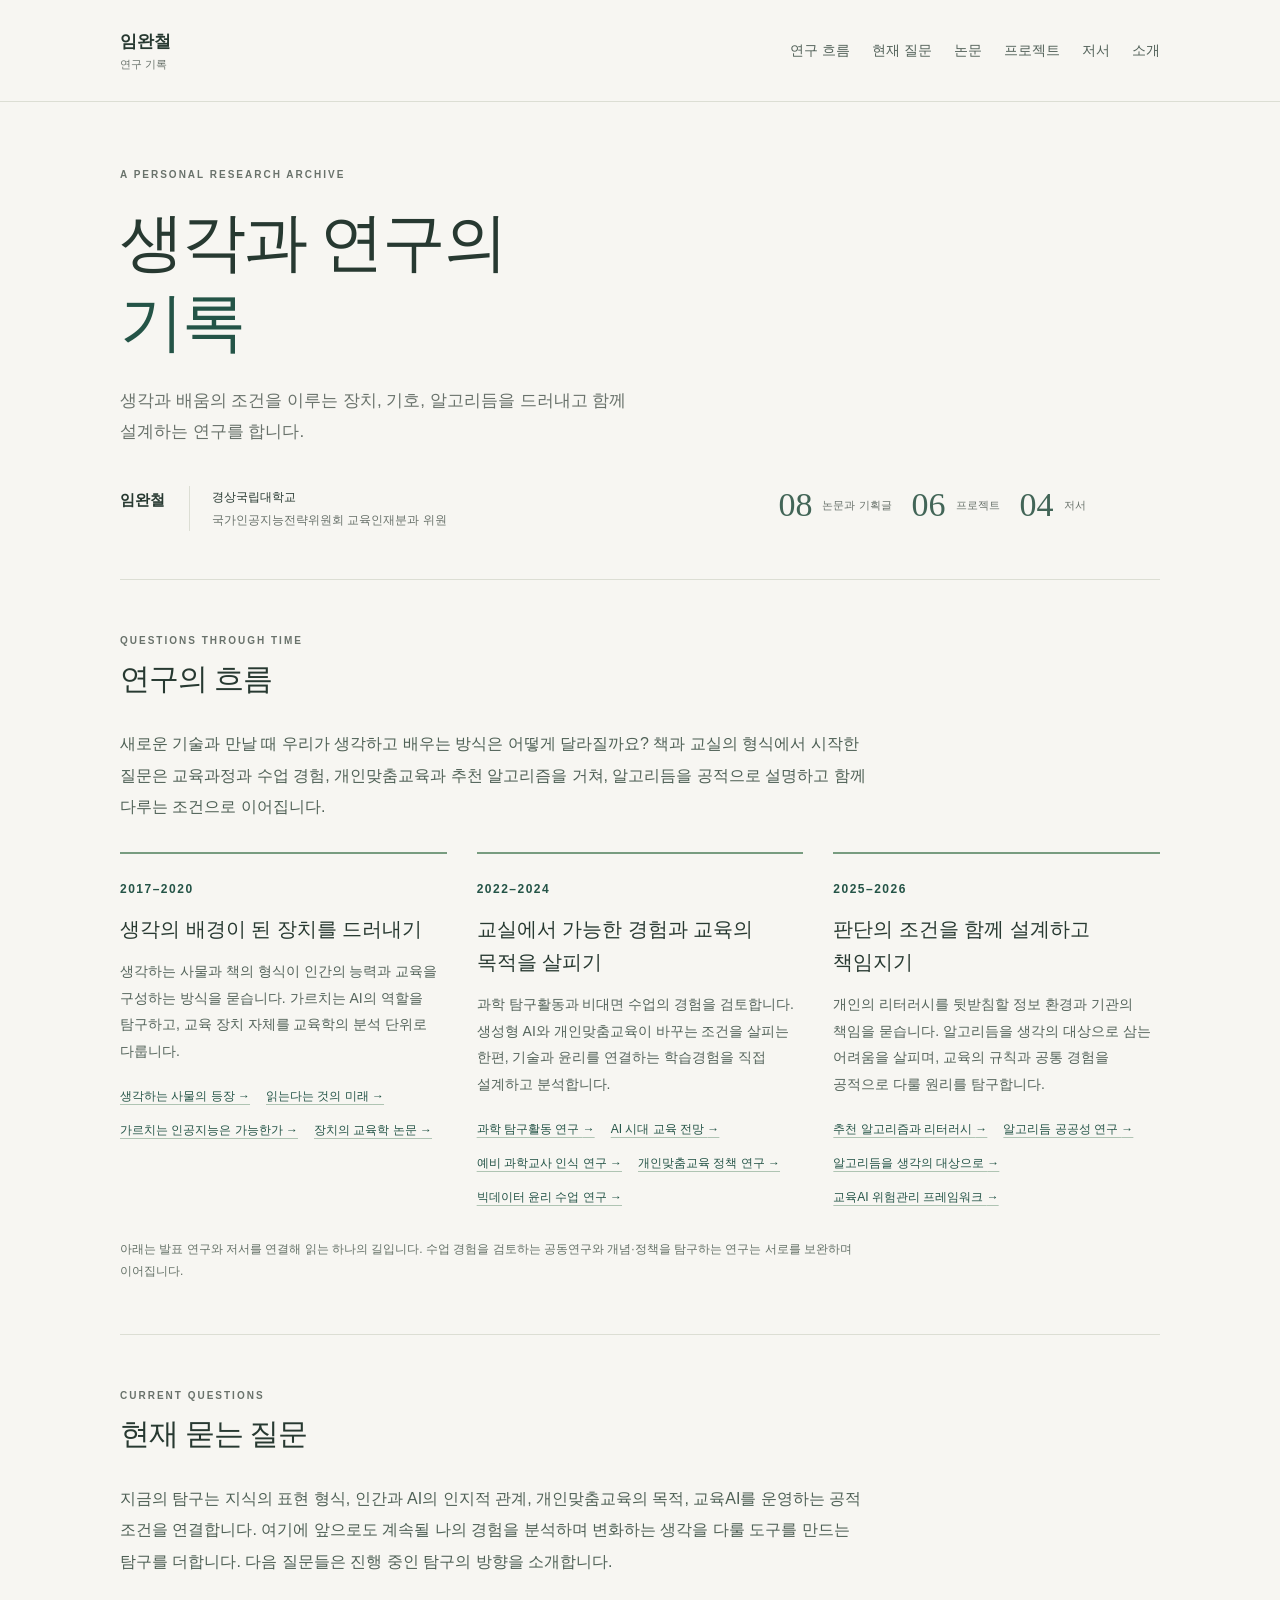
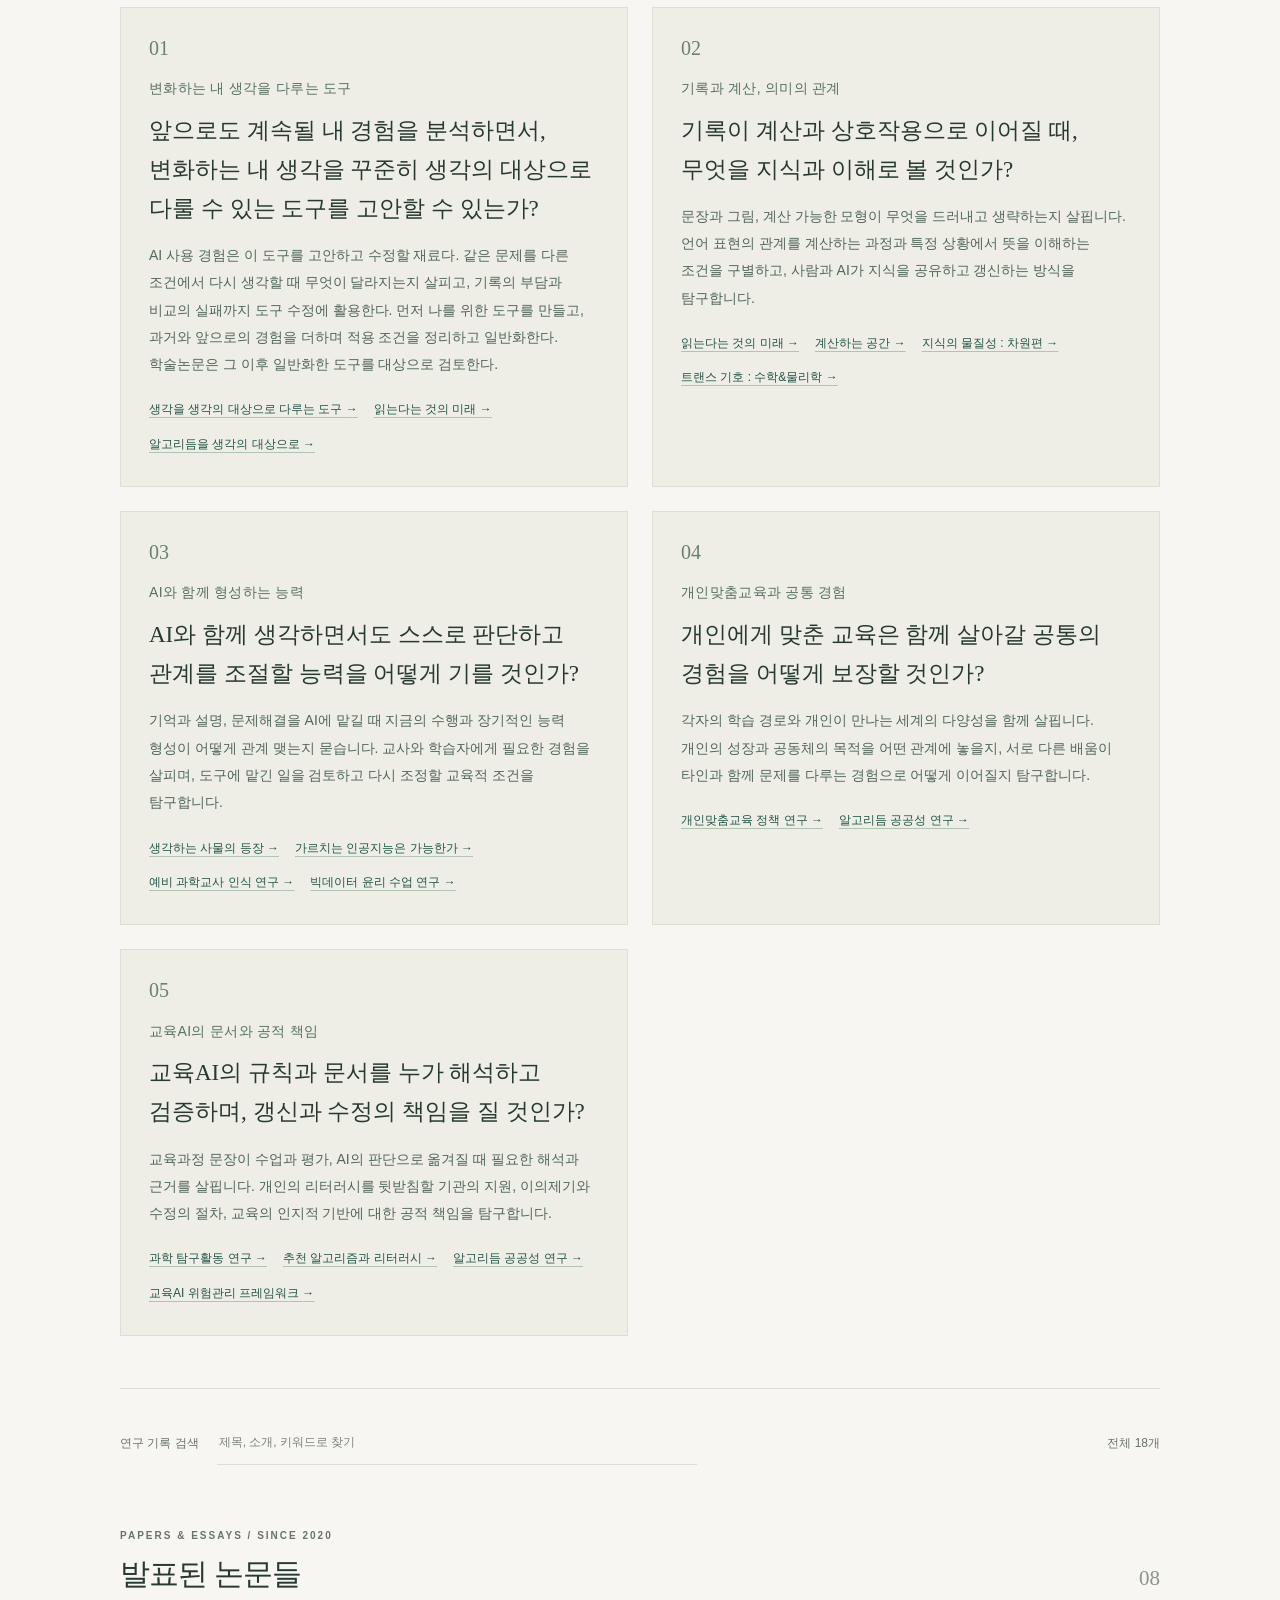
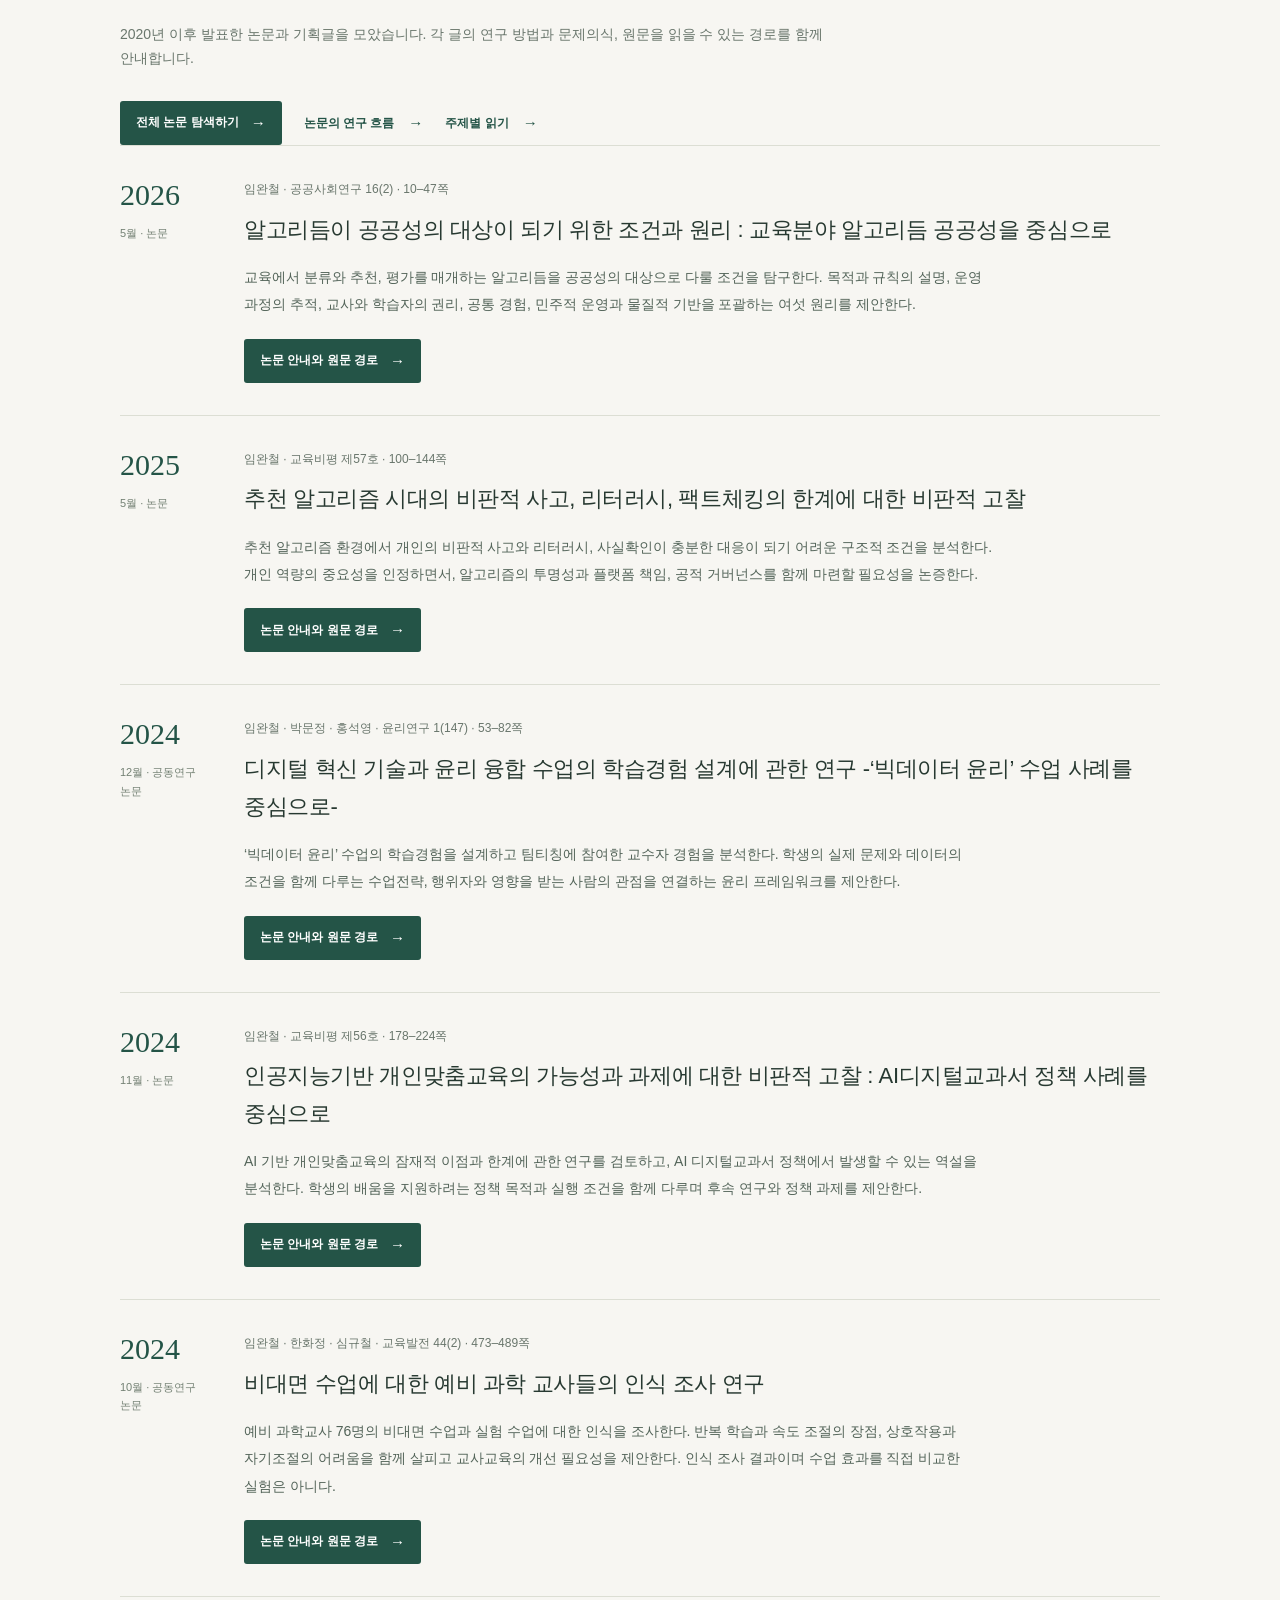
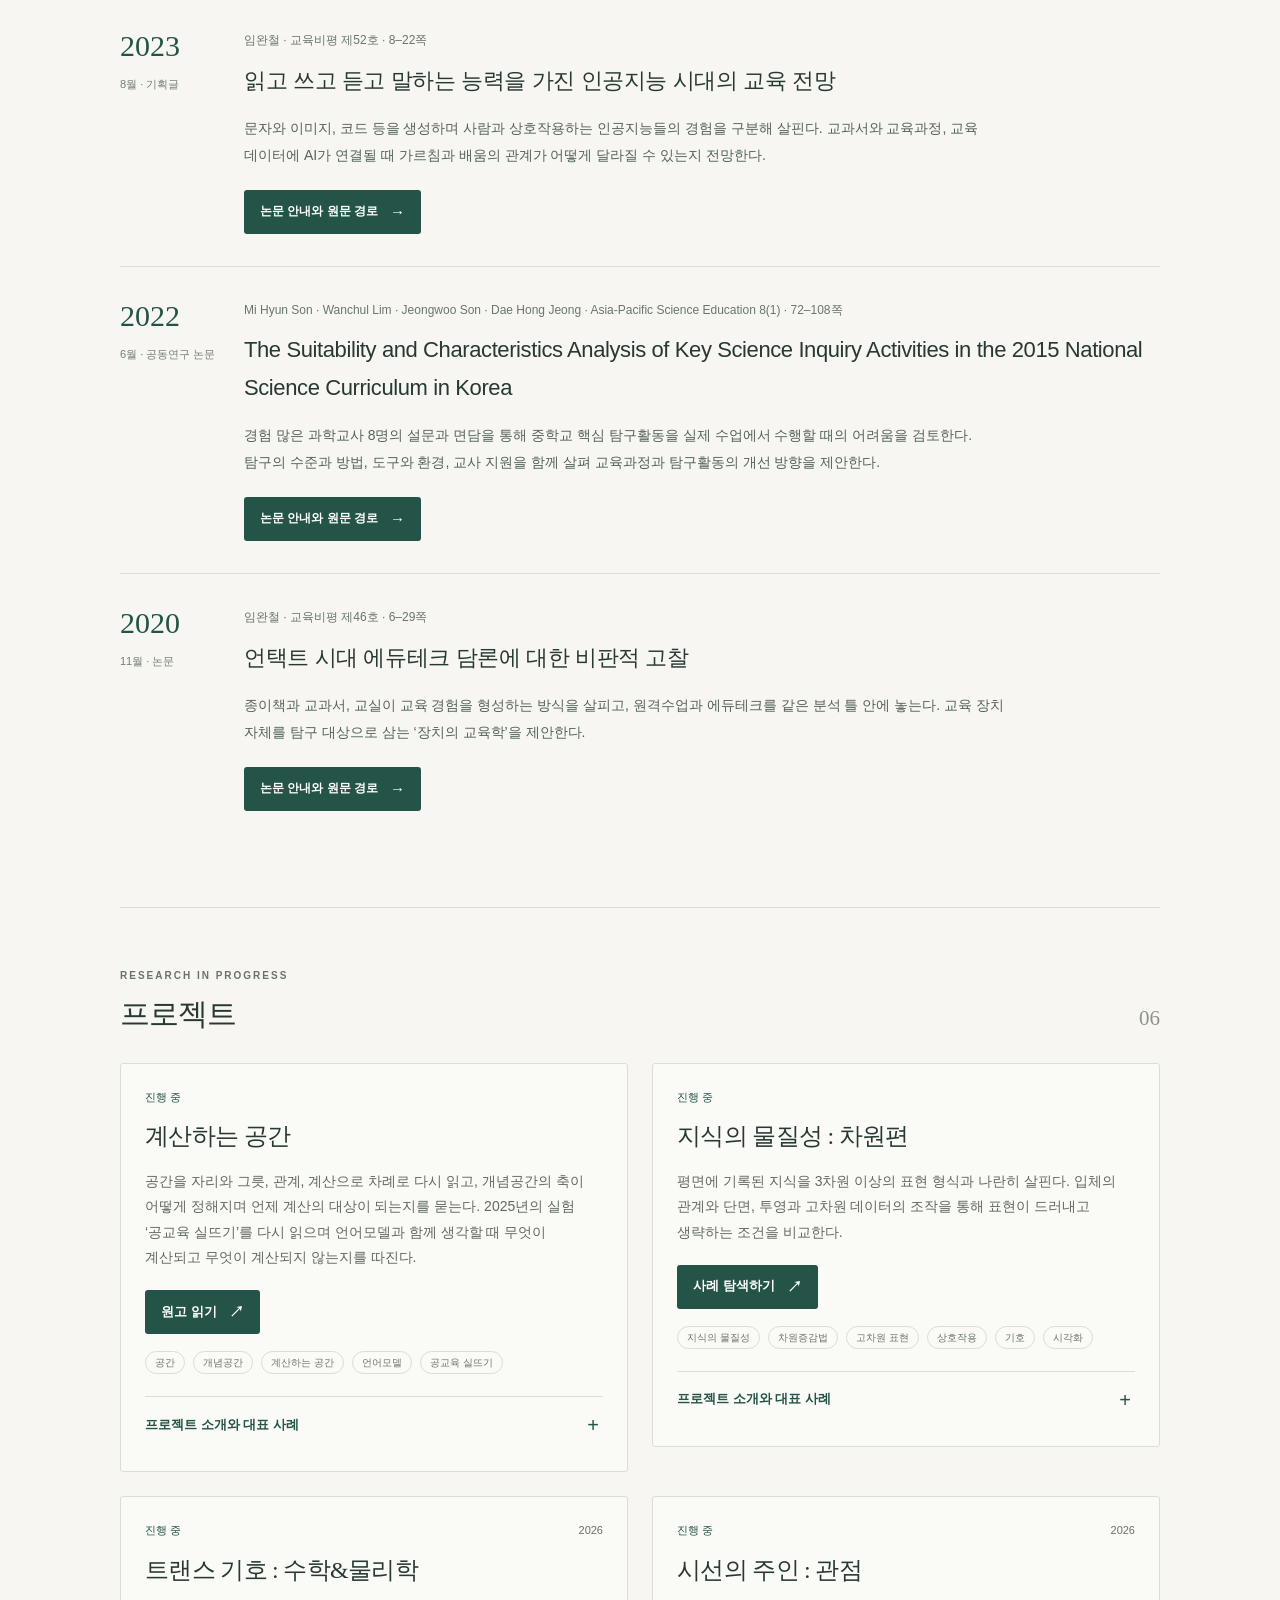
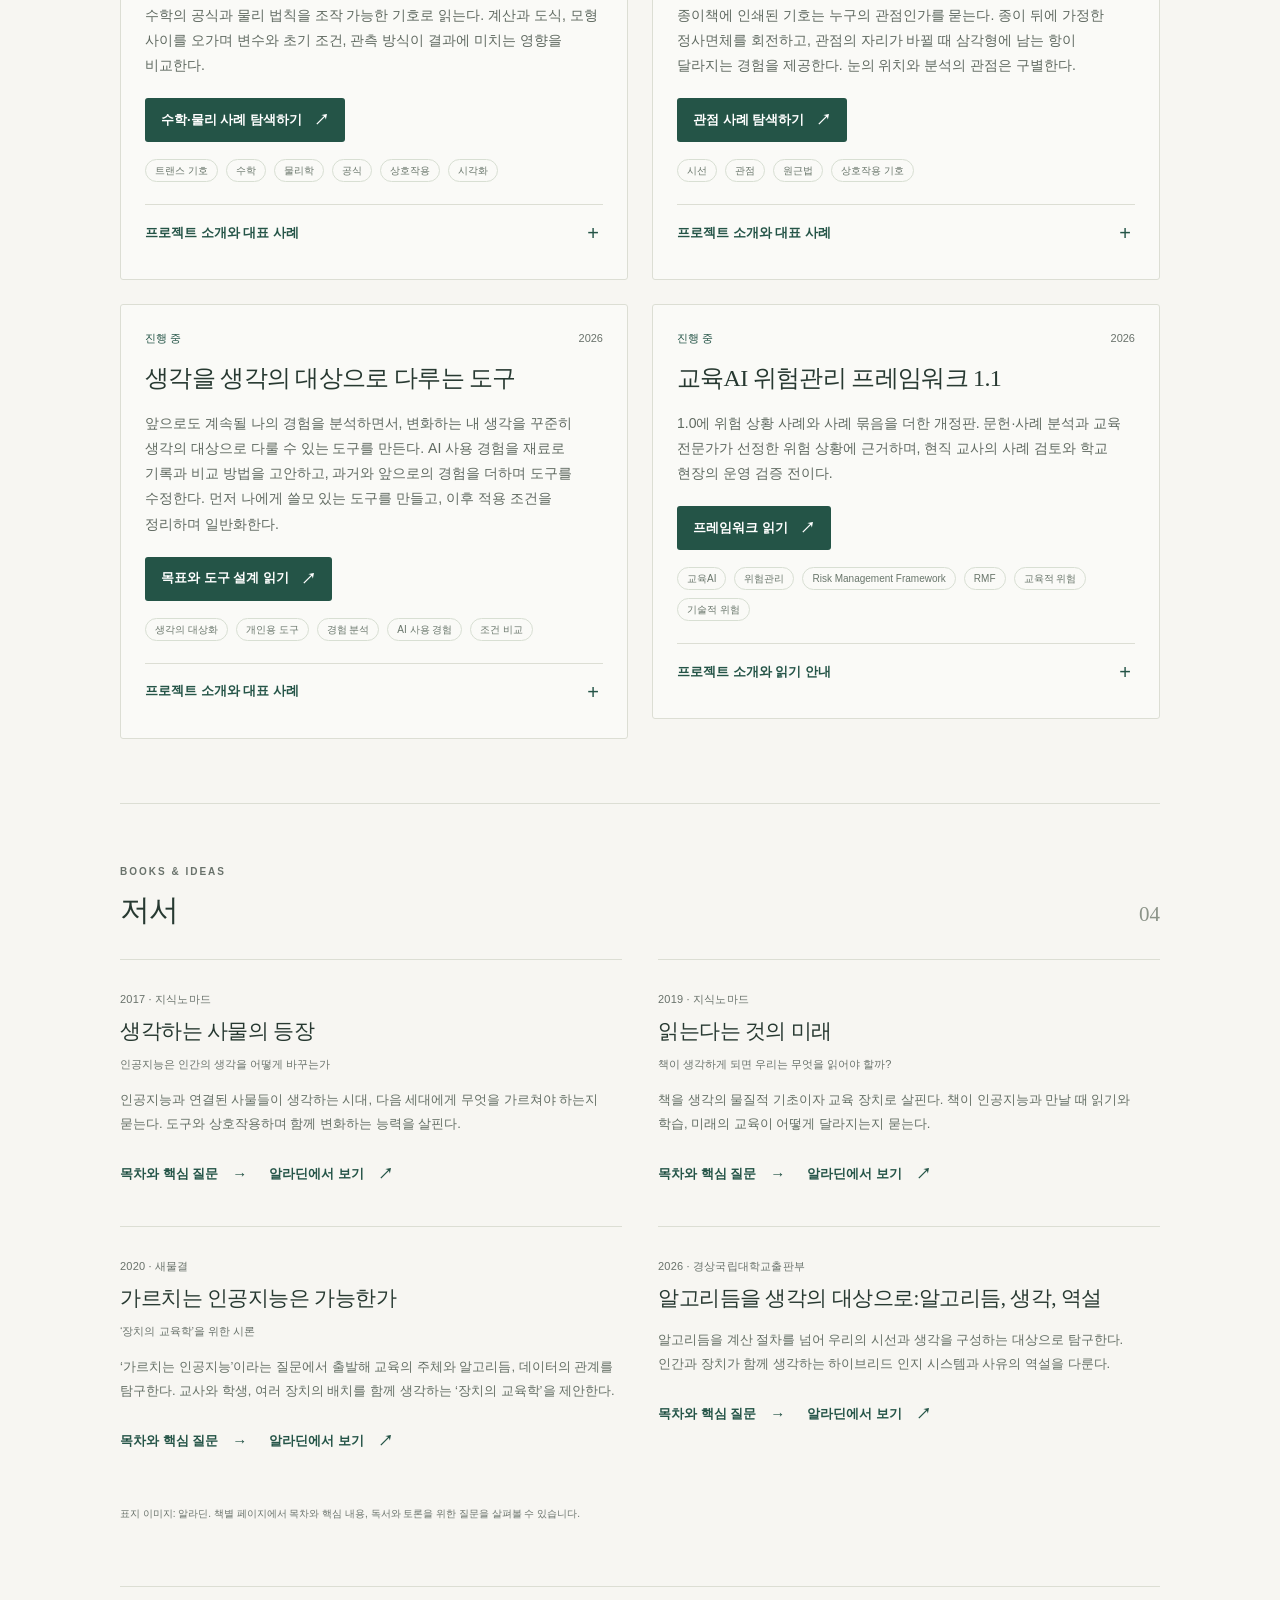
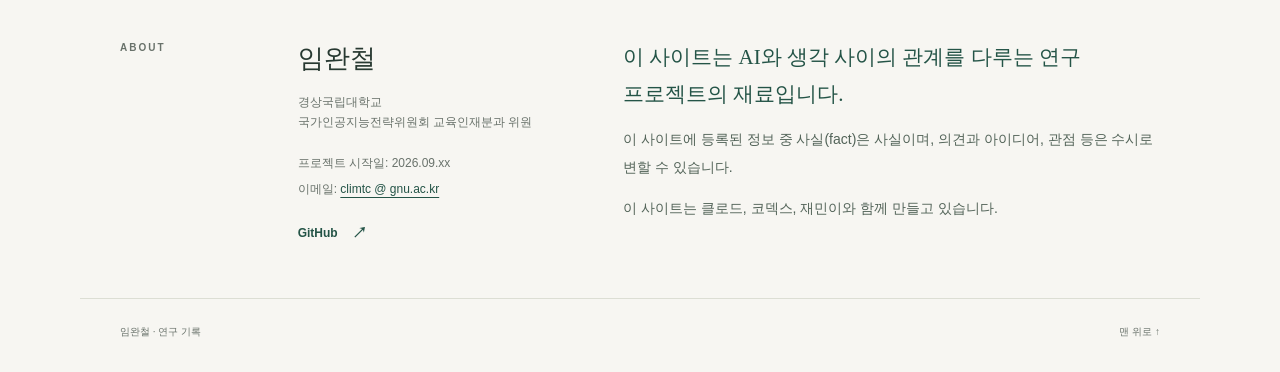
==== commit 6d82a328: "Update education AI risk management framework to 1.1" ====
--- a/index.html
+++ b/index.html
@@ -13,7 +13,7 @@
 <div class="project-body"><div class="project-meta"><span class="status ongoing">진행 중</span><span>2026</span></div>
 <h3>시선의 주인 : 관점</h3><p>종이책에 인쇄된 기호는 누구의 관점인가를 묻는다. 종이 뒤에 가정한 정사면체를 회전하고, 관점의 자리가 바뀔 때 삼각형에 남는 항이 달라지는 경험을 제공한다. 눈의 위치와 분석의 관점은 구별한다.</p><div class="record-links"><a class="text-link project-primary" href="https://climtc.github.io/teaching-learning-perspectives/viewpoint-lab.html" target="_blank" rel="noopener noreferrer">관점 사례 탐색하기 <span aria-hidden="true">↗</span><span class="sr-only"> (새 창)</span></a></div><div class="tags"><span>시선</span><span>관점</span><span>원근법</span><span>상호작용 기호</span></div><details class="project-details"><summary>프로젝트 소개와 대표 사례<span class="disclosure-icon" aria-hidden="true"></span></summary><div class="project-detail-content"><p>종이책에 인쇄된, 특정 현상을 추상화하기 위해 사용된 기호는 누구의 관점인가. 교육 현상을 공부하는 독자가 도식에 고정된 질문과 관계 선택을 함께 읽고 바꾸어 볼 수 있는 장치를 탐구한다.</p><p>첫 사례는 비고츠키의 매개된 행위 도식에서 출발한다. 『Mind in Society』 40쪽의 S–R–X는 자극, 반응, 보조 기호의 표기이며 후대의 주체–대상–매개물 삼각형과 구별한다. 학습자, 학습대상, 매개물, 연구자를 가상 정사면체의 네 꼭지점에 놓고, 한 꼭지점을 관점 자리에 맞추면 종이에는 다른 세 꼭지점이 남도록 한다. 이 사면체는 설명을 위해 가정한 장치이며 비고츠키의 원래 모형이나 실제 참여자의 경험으로 주장하지 않는다.</p><p>정사면체의 꼭지점 이름과 연결은 고정하고 입체를 회전한다. 관점 자리에 오는 항이 달라지면 종이에 남길 삼각형의 항도 바뀐다. 한 장을 고정해 두고 다른 방향의 결과와 비교할 수 있다. 입체를 밖에서 보는 카메라의 이동과 도식의 관점 변경을 구별한다. 이 경험이 교육의 이해를 더 풍부하게 하는지는 검토할 가설이며 같은 내용을 제공하는 정적 다중 도식과 비교해 확인해야 한다.</p><p>파노프스키는 원근법이 전제한 고정된 하나의 눈과 균질한 수학적 공간을 실제 지각의 조건과 구별하고, 뒤러와 안토넬로의 서재에서 관람자의 자리를 비교했다. 이 직접 논의와 구별하여 왜상, 거울, 극장, 두루마리와 다중 사진으로 질문을 확장한다. 이들 모두를 파노프스키 자신의 사례로 귀속하지 않는다.</p><p>원작의 공간과 관람 움직임은 디지털 모형 이전에도 존재했다. 평면의 도식, 단면과 여러 이미지로도 조건을 설명할 수 있다. 모형의 광학 계산은 실제 인간의 지각을 그대로 재현하거나 감시와 교육의 사회적 권력을 입증하지 않으며, 차원을 늘리는 것만으로 편향이나 이해의 문제가 해소된다고 가정하지 않는다.</p><h4>결과물의 형식</h4><p>각 사례의 위쪽에는 평면 표현과 조작 가능한 모형이, 아래쪽에는 독립적으로 스크롤하는 읽을 자료가 놓인다. 모형에서는 확대와 배율 변경, 조건 선택과 유형별 재생을 사용할 수 있다. 재생은 사례에 따라 실제 시간 전개를 보여 주거나, 단계를 전환하고 서로 다른 조건을 비교하는 방식으로 작동한다.</p><h4>대표 사례</h4><ul class="project-examples"><li><a class="text-link" href="https://climtc.github.io/teaching-learning-perspectives/viewpoint-owner.html" target="_blank" rel="noopener noreferrer">도식이 고른 관점 <span aria-hidden="true">↗</span><span class="sr-only"> (새 창)</span></a></li><li><a class="text-link" href="https://climtc.github.io/teaching-learning-perspectives/perspective.html" target="_blank" rel="noopener noreferrer">원근법 <span aria-hidden="true">↗</span><span class="sr-only"> (새 창)</span></a></li><li><a class="text-link" href="https://climtc.github.io/teaching-learning-perspectives/panopticon-visibility.html" target="_blank" rel="noopener noreferrer">판옵티콘 <span aria-hidden="true">↗</span><span class="sr-only"> (새 창)</span></a></li><li><a class="text-link" href="https://climtc.github.io/teaching-learning-perspectives/study-viewpoints.html" target="_blank" rel="noopener noreferrer">뒤러와 안토넬로의 서재 <span aria-hidden="true">↗</span><span class="sr-only"> (새 창)</span></a></li></ul><p class="project-example-note">같은 정사면체를 회전하여 관점 자리에 오는 꼭지점과 종이에 남는 세 꼭지점을 비교한다. 고정해 둔 한 장은 이후 회전과 관계없이 그대로 남는다. 가상 입체와 실제 원문 도식, 설명 장치와 참여자의 경험을 구별한다.</p></div></details></div></article><article class="project searchable" data-kind="project" data-search="생각을 생각의 대상으로 다루는 도구 앞으로도 계속될 나의 경험을 분석하면서, 변화하는 내 생각을 꾸준히 생각의 대상으로 다룰 수 있는 도구를 만든다. AI 사용 경험을 재료로 기록과 비교 방법을 고안하고, 과거와 앞으로의 경험을 더하며 도구를 수정한다. 먼저 나에게 쓸모 있는 도구를 만들고, 이후 적용 조건을 정리하며 일반화한다. 나의 경험으로 만들고 고치는 개인용 도구  2026 생각의 대상화 개인용 도구 경험 분석 AI 사용 경험 조건 비교" id="project-thought-tool">
 <div class="project-body"><div class="project-meta"><span class="status ongoing">진행 중</span><span>2026</span></div>
-<h3>생각을 생각의 대상으로 다루는 도구</h3><p>앞으로도 계속될 나의 경험을 분석하면서, 변화하는 내 생각을 꾸준히 생각의 대상으로 다룰 수 있는 도구를 만든다. AI 사용 경험을 재료로 기록과 비교 방법을 고안하고, 과거와 앞으로의 경험을 더하며 도구를 수정한다. 먼저 나에게 쓸모 있는 도구를 만들고, 이후 적용 조건을 정리하며 일반화한다.</p><div class="record-links"><a class="text-link project-primary" href="https://climtc.github.io/projects/thought-tool.html" target="_blank" rel="noopener noreferrer">목표와 도구 설계 읽기 <span aria-hidden="true">↗</span><span class="sr-only"> (새 창)</span></a></div><div class="tags"><span>생각의 대상화</span><span>개인용 도구</span><span>경험 분석</span><span>AI 사용 경험</span><span>조건 비교</span></div><details class="project-details"><summary>프로젝트 소개와 대표 사례<span class="disclosure-icon" aria-hidden="true"></span></summary><div class="project-detail-content"><p>지금의 목표는 앞으로도 계속될 내 경험을 분석할 도구를 만드는 것이다. AI를 사용하며 질문과 표현을 바꾸고 무엇을 받아들일지 판단하는 경험을 설계 재료로 삼는다.</p><p>다시 볼 장면을 짧게 기록하고, 이전 판단과 지금 판단의 조건과 변화를 비교한다. 같은 문제의 지속과 문제 자체의 변경을 구별하며, 기록 부담과 실패를 바탕으로 도구도 고친다.</p><p>먼저 나에게 쓸모 있는 도구를 만들고, 과거와 앞으로의 경험을 추가하면서 적용 조건을 정리하고 일반화한다. 학술논문은 일반화한 도구를 대상으로 검토하는 후속 작업으로 남긴다.</p><h4>결과물의 형식</h4><p>개인용 도구 설계 v0.2와 짧은 장면 기록지, 재방문 기록지로 시작한다. 공개 페이지에서 목표와 사용 제안, 현재 풀고 있는 문제를 읽을 수 있다. 실제 경험의 원문은 로컬에서 관리한다.</p><h4>대표 사례</h4><ul class="project-examples"><li><a class="text-link" href="https://climtc.github.io/projects/thought-tool.html#tool-design" target="_blank" rel="noopener noreferrer">도구의 최소 구성 <span aria-hidden="true">↗</span><span class="sr-only"> (새 창)</span></a></li><li><a class="text-link" href="https://climtc.github.io/projects/thought-tool.html#same-problem" target="_blank" rel="noopener noreferrer">같은 문제를 다른 조건에서 생각하기 <span aria-hidden="true">↗</span><span class="sr-only"> (새 창)</span></a></li><li><a class="text-link" href="https://climtc.github.io/projects/thought-tool.html#first-use" target="_blank" rel="noopener noreferrer">처음 써 보는 방법 <span aria-hidden="true">↗</span><span class="sr-only"> (새 창)</span></a></li><li><a class="text-link" href="https://climtc.github.io/projects/thought-tool.html#open-problems" target="_blank" rel="noopener noreferrer">현재 풀고 있는 문제들 <span aria-hidden="true">↗</span><span class="sr-only"> (새 창)</span></a></li></ul><p class="project-example-note">2026-10-12 · 개인용 도구를 설계하는 단계. 사용 제안과 기록지 초안을 마련했으며, 실제 지속 사용과 일반화는 앞으로 진행한다.</p></div></details></div></article><article class="project searchable" data-kind="project" data-search="교육AI 위험관리 프레임워크 1.0 문헌·사례 분석과 교육 전문가가 선정한 위험 상황에 근거한 첫 공개판. 학교 현장의 운영 검증 전이다. Education AI Risk Management Framework 1.0  2026 교육AI 위험관리 Risk Management Framework RMF 교육적 위험 기술적 위험" id="project-edu-ai-rmf">
+<h3>생각을 생각의 대상으로 다루는 도구</h3><p>앞으로도 계속될 나의 경험을 분석하면서, 변화하는 내 생각을 꾸준히 생각의 대상으로 다룰 수 있는 도구를 만든다. AI 사용 경험을 재료로 기록과 비교 방법을 고안하고, 과거와 앞으로의 경험을 더하며 도구를 수정한다. 먼저 나에게 쓸모 있는 도구를 만들고, 이후 적용 조건을 정리하며 일반화한다.</p><div class="record-links"><a class="text-link project-primary" href="https://climtc.github.io/projects/thought-tool.html" target="_blank" rel="noopener noreferrer">목표와 도구 설계 읽기 <span aria-hidden="true">↗</span><span class="sr-only"> (새 창)</span></a></div><div class="tags"><span>생각의 대상화</span><span>개인용 도구</span><span>경험 분석</span><span>AI 사용 경험</span><span>조건 비교</span></div><details class="project-details"><summary>프로젝트 소개와 대표 사례<span class="disclosure-icon" aria-hidden="true"></span></summary><div class="project-detail-content"><p>지금의 목표는 앞으로도 계속될 내 경험을 분석할 도구를 만드는 것이다. AI를 사용하며 질문과 표현을 바꾸고 무엇을 받아들일지 판단하는 경험을 설계 재료로 삼는다.</p><p>다시 볼 장면을 짧게 기록하고, 이전 판단과 지금 판단의 조건과 변화를 비교한다. 같은 문제의 지속과 문제 자체의 변경을 구별하며, 기록 부담과 실패를 바탕으로 도구도 고친다.</p><p>먼저 나에게 쓸모 있는 도구를 만들고, 과거와 앞으로의 경험을 추가하면서 적용 조건을 정리하고 일반화한다. 학술논문은 일반화한 도구를 대상으로 검토하는 후속 작업으로 남긴다.</p><h4>결과물의 형식</h4><p>개인용 도구 설계 v0.2와 짧은 장면 기록지, 재방문 기록지로 시작한다. 공개 페이지에서 목표와 사용 제안, 현재 풀고 있는 문제를 읽을 수 있다. 실제 경험의 원문은 로컬에서 관리한다.</p><h4>대표 사례</h4><ul class="project-examples"><li><a class="text-link" href="https://climtc.github.io/projects/thought-tool.html#tool-design" target="_blank" rel="noopener noreferrer">도구의 최소 구성 <span aria-hidden="true">↗</span><span class="sr-only"> (새 창)</span></a></li><li><a class="text-link" href="https://climtc.github.io/projects/thought-tool.html#same-problem" target="_blank" rel="noopener noreferrer">같은 문제를 다른 조건에서 생각하기 <span aria-hidden="true">↗</span><span class="sr-only"> (새 창)</span></a></li><li><a class="text-link" href="https://climtc.github.io/projects/thought-tool.html#first-use" target="_blank" rel="noopener noreferrer">처음 써 보는 방법 <span aria-hidden="true">↗</span><span class="sr-only"> (새 창)</span></a></li><li><a class="text-link" href="https://climtc.github.io/projects/thought-tool.html#open-problems" target="_blank" rel="noopener noreferrer">현재 풀고 있는 문제들 <span aria-hidden="true">↗</span><span class="sr-only"> (새 창)</span></a></li></ul><p class="project-example-note">2026-10-12 · 개인용 도구를 설계하는 단계. 사용 제안과 기록지 초안을 마련했으며, 실제 지속 사용과 일반화는 앞으로 진행한다.</p></div></details></div></article><article class="project searchable" data-kind="project" data-search="교육AI 위험관리 프레임워크 1.1 1.0에 위험 상황 사례와 사례 묶음을 더한 개정판. 문헌·사례 분석과 교육 전문가가 선정한 위험 상황에 근거하며, 현직 교사의 사례 검토와 학교 현장의 운영 검증 전이다. Education AI Risk Management Framework 1.1  2026 교육AI 위험관리 Risk Management Framework RMF 교육적 위험 기술적 위험" id="project-edu-ai-rmf">
 <div class="project-body"><div class="project-meta"><span class="status ongoing">진행 중</span><span>2026</span></div>
-<h3>교육AI 위험관리 프레임워크 1.0</h3><p>문헌·사례 분석과 교육 전문가가 선정한 위험 상황에 근거한 첫 공개판. 학교 현장의 운영 검증 전이다.</p><div class="record-links"><a class="text-link project-primary" href="https://climtc.github.io/projects/education-ai-rmf.html" target="_blank" rel="noopener noreferrer">프레임워크 읽기 <span aria-hidden="true">↗</span><span class="sr-only"> (새 창)</span></a></div><div class="tags"><span>교육AI</span><span>위험관리</span><span>Risk Management Framework</span><span>RMF</span><span>교육적 위험</span><span>기술적 위험</span></div><details class="project-details"><summary>프로젝트 소개와 읽기 안내<span class="disclosure-icon" aria-hidden="true"></span></summary><div class="project-detail-content"><p>문헌·사례 분석과 교육 전문가가 선정한 위험 상황에 근거한 첫 공개판. 학교 현장의 운영 검증 전이다.</p><h4>결과물의 형식</h4><p>관리 항목 51개, 요구 391개, 위험 상황 사례 100개와 프로파일 7종을 웹에서 읽을 수 있습니다.</p><h4>공개판 읽기 안내</h4><ul class="project-examples"><li><a class="text-link" href="https://climtc.github.io/projects/education-ai-rmf.html#읽기-안내" target="_blank" rel="noopener noreferrer">읽기 안내 <span aria-hidden="true">↗</span><span class="sr-only"> (새 창)</span></a></li><li><a class="text-link" href="https://climtc.github.io/projects/education-ai-rmf.html#14-원칙" target="_blank" rel="noopener noreferrer">다섯 가지 원칙 <span aria-hidden="true">↗</span><span class="sr-only"> (새 창)</span></a></li><li><a class="text-link" href="https://climtc.github.io/projects/education-ai-rmf.html#6-프로파일" target="_blank" rel="noopener noreferrer">행위자별 프로파일 <span aria-hidden="true">↗</span><span class="sr-only"> (새 창)</span></a></li><li><a class="text-link" href="https://climtc.github.io/projects/education-ai-rmf.html#7-위험-상황-사례" target="_blank" rel="noopener noreferrer">위험 상황 사례 <span aria-hidden="true">↗</span><span class="sr-only"> (새 창)</span></a></li><li><a class="text-link" href="https://climtc.github.io/projects/education-ai-rmf.html#8-적용-방법" target="_blank" rel="noopener noreferrer">적용 방법 <span aria-hidden="true">↗</span><span class="sr-only"> (새 창)</span></a></li><li><a class="text-link" href="https://climtc.github.io/projects/education-ai-rmf.html#부록-C-요약" target="_blank" rel="noopener noreferrer">요약과 한계 <span aria-hidden="true">↗</span><span class="sr-only"> (새 창)</span></a></li></ul><p class="project-example-note">1.0 공개판은 문헌·사례 분석과 교육 전문가가 선정한 위험 상황에 근거한다. 학교 현장의 운영 검증 전이다. 위험 상황 사례(S-nnn)는 가정 상황이다. 실제로 일어난 사건으로 쓰지 않는다. 법령·조항·적용일은 2026년 10월 기준이다. 답하기 전에 현재 시행 판을 확인한다. 요구 수준(기본 요구·확장 요구·검토 권고)을 옮길 때 바꾸지 않는다. 학생 개인 위험등급, 위험 총점·인증 문턱, 생체 감정 추론, 학생 개인 처우용 측정을 이 자료로 만들지 않는다(principles).</p></div></details></div></article></div></section><section id="books" class="collection"><div class="section-head"><div><span class="eyebrow">BOOKS & IDEAS</span><h2>저서</h2></div><span class="section-count">04</span></div><div class="book-list"><article class="book searchable has-cover" data-kind="book" data-search="생각하는 사물의 등장 인공지능과 연결된 사물들이 생각하는 시대, 다음 세대에게 무엇을 가르쳐야 하는지 묻는다. 도구와 상호작용하며 함께 변화하는 능력을 살핀다. 인공지능은 인간의 생각을 어떻게 바꾸는가 지식노마드 2017 인공지능 생각" id="book-thinking-things"><figure class="book-cover"><img src="https://image.aladin.co.kr/product/11549/43/cover500/k232531600_1.jpg" width="500" height="732" alt="『생각하는 사물의 등장』 책 표지" loading="lazy" decoding="async"><figcaption class="sr-only">표지 출처: 알라딘</figcaption></figure><div class="book-body"><p class="book-meta">2017 · 지식노마드</p><h3>생각하는 사물의 등장</h3><p class="subtitle">인공지능은 인간의 생각을 어떻게 바꾸는가</p><p class="book-summary">인공지능과 연결된 사물들이 생각하는 시대, 다음 세대에게 무엇을 가르쳐야 하는지 묻는다. 도구와 상호작용하며 함께 변화하는 능력을 살핀다.</p><div class="record-links"><a class="text-link guide-link" href="books/thinking-things.html">목차와 핵심 질문 <span aria-hidden="true">→</span></a><a class="text-link" href="https://www.aladin.co.kr/shop/wproduct.aspx?ItemId=115494326" target="_blank" rel="noopener noreferrer">알라딘에서 보기 <span aria-hidden="true">↗</span><span class="sr-only"> (새 창)</span></a></div></div></article><article class="book searchable has-cover" data-kind="book" data-search="읽는다는 것의 미래 책을 생각의 물질적 기초이자 교육 장치로 살핀다. 책이 인공지능과 만날 때 읽기와 학습, 미래의 교육이 어떻게 달라지는지 묻는다. 책이 생각하게 되면 우리는 무엇을 읽어야 할까? 지식노마드 2019 읽기 교육" id="book-future-reading"><figure class="book-cover"><img src="https://image.aladin.co.kr/product/18005/4/cover500/k422534630_1.jpg" width="500" height="724" alt="『읽는다는 것의 미래』 책 표지" loading="lazy" decoding="async"><figcaption class="sr-only">표지 출처: 알라딘</figcaption></figure><div class="book-body"><p class="book-meta">2019 · 지식노마드</p><h3>읽는다는 것의 미래</h3><p class="subtitle">책이 생각하게 되면 우리는 무엇을 읽어야 할까?</p><p class="book-summary">책을 생각의 물질적 기초이자 교육 장치로 살핀다. 책이 인공지능과 만날 때 읽기와 학습, 미래의 교육이 어떻게 달라지는지 묻는다.</p><div class="record-links"><a class="text-link guide-link" href="books/future-reading.html">목차와 핵심 질문 <span aria-hidden="true">→</span></a><a class="text-link" href="https://www.aladin.co.kr/shop/wproduct.aspx?ItemId=180050457" target="_blank" rel="noopener noreferrer">알라딘에서 보기 <span aria-hidden="true">↗</span><span class="sr-only"> (새 창)</span></a></div></div></article><article class="book searchable has-cover" data-kind="book" data-search="가르치는 인공지능은 가능한가 ‘가르치는 인공지능’이라는 질문에서 출발해 교육의 주체와 알고리듬, 데이터의 관계를 탐구한다. 교사와 학생, 여러 장치의 배치를 함께 생각하는 ‘장치의 교육학’을 제안한다. ‘장치의 교육학’을 위한 시론 새물결 2020 인공지능 교육" id="book-teaching-ai"><figure class="book-cover"><img src="https://image.aladin.co.kr/product/25429/84/cover500/8955594275_1.jpg" width="500" height="728" alt="『가르치는 인공지능은 가능한가』 책 표지" loading="lazy" decoding="async"><figcaption class="sr-only">표지 출처: 알라딘</figcaption></figure><div class="book-body"><p class="book-meta">2020 · 새물결</p><h3>가르치는 인공지능은 가능한가</h3><p class="subtitle">‘장치의 교육학’을 위한 시론</p><p class="book-summary">‘가르치는 인공지능’이라는 질문에서 출발해 교육의 주체와 알고리듬, 데이터의 관계를 탐구한다. 교사와 학생, 여러 장치의 배치를 함께 생각하는 ‘장치의 교육학’을 제안한다.</p><div class="record-links"><a class="text-link guide-link" href="books/teaching-ai.html">목차와 핵심 질문 <span aria-hidden="true">→</span></a><a class="text-link" href="https://www.aladin.co.kr/shop/wproduct.aspx?ItemId=254298451" target="_blank" rel="noopener noreferrer">알라딘에서 보기 <span aria-hidden="true">↗</span><span class="sr-only"> (새 창)</span></a></div></div></article><article class="book searchable has-cover" data-kind="book" data-search="알고리듬을 생각의 대상으로:알고리듬, 생각, 역설 알고리듬을 계산 절차를 넘어 우리의 시선과 생각을 구성하는 대상으로 탐구한다. 인간과 장치가 함께 생각하는 하이브리드 인지 시스템과 사유의 역설을 다룬다.  경상국립대학교출판부 2026 알고리듬 생각 역설" id="book-algorithm-thought-paradox"><figure class="book-cover"><img src="https://image.aladin.co.kr/product/38751/80/cover500/8962574136_1.jpg" width="500" height="740" alt="『알고리듬을 생각의 대상으로:알고리듬, 생각, 역설』 책 표지" loading="lazy" decoding="async"><figcaption class="sr-only">표지 출처: 알라딘</figcaption></figure><div class="book-body"><p class="book-meta">2026 · 경상국립대학교출판부</p><h3>알고리듬을 생각의 대상으로:알고리듬, 생각, 역설</h3><p class="book-summary">알고리듬을 계산 절차를 넘어 우리의 시선과 생각을 구성하는 대상으로 탐구한다. 인간과 장치가 함께 생각하는 하이브리드 인지 시스템과 사유의 역설을 다룬다.</p><div class="record-links"><a class="text-link guide-link" href="books/algorithm-thought-paradox.html">목차와 핵심 질문 <span aria-hidden="true">→</span></a><a class="text-link" href="https://www.aladin.co.kr/shop/wproduct.aspx?ItemId=387518062" target="_blank" rel="noopener noreferrer">알라딘에서 보기 <span aria-hidden="true">↗</span><span class="sr-only"> (새 창)</span></a></div></div></article></div><p class="source-note">표지 이미지: 알라딘. 책별 페이지에서 목차와 핵심 내용, 독서와 토론을 위한 질문을 살펴볼 수 있습니다.</p></section><div class="no-results" id="no-results" hidden><h2>검색 결과가 없습니다.</h2><p>다른 제목이나 키워드로 검색해 보세요.</p><button id="reset-search" type="button">전체 기록 보기</button></div>
+<h3>교육AI 위험관리 프레임워크 1.1</h3><p>1.0에 위험 상황 사례와 사례 묶음을 더한 개정판. 문헌·사례 분석과 교육 전문가가 선정한 위험 상황에 근거하며, 현직 교사의 사례 검토와 학교 현장의 운영 검증 전이다.</p><div class="record-links"><a class="text-link project-primary" href="https://climtc.github.io/projects/education-ai-rmf.html" target="_blank" rel="noopener noreferrer">프레임워크 읽기 <span aria-hidden="true">↗</span><span class="sr-only"> (새 창)</span></a></div><div class="tags"><span>교육AI</span><span>위험관리</span><span>Risk Management Framework</span><span>RMF</span><span>교육적 위험</span><span>기술적 위험</span></div><details class="project-details"><summary>프로젝트 소개와 읽기 안내<span class="disclosure-icon" aria-hidden="true"></span></summary><div class="project-detail-content"><p>1.0에 위험 상황 사례와 사례 묶음을 더한 개정판. 문헌·사례 분석과 교육 전문가가 선정한 위험 상황에 근거하며, 현직 교사의 사례 검토와 학교 현장의 운영 검증 전이다.</p><h4>결과물의 형식</h4><p>관리 항목 51개, 요구 391개, 위험 상황 사례 135개와 프로파일 7종을 웹에서 읽을 수 있습니다.</p><h4>공개판 읽기 안내</h4><ul class="project-examples"><li><a class="text-link" href="https://climtc.github.io/projects/education-ai-rmf.html#읽기-안내" target="_blank" rel="noopener noreferrer">읽기 안내 <span aria-hidden="true">↗</span><span class="sr-only"> (새 창)</span></a></li><li><a class="text-link" href="https://climtc.github.io/projects/education-ai-rmf.html#14-원칙" target="_blank" rel="noopener noreferrer">다섯 가지 원칙 <span aria-hidden="true">↗</span><span class="sr-only"> (새 창)</span></a></li><li><a class="text-link" href="https://climtc.github.io/projects/education-ai-rmf.html#6-프로파일" target="_blank" rel="noopener noreferrer">행위자별 프로파일 <span aria-hidden="true">↗</span><span class="sr-only"> (새 창)</span></a></li><li><a class="text-link" href="https://climtc.github.io/projects/education-ai-rmf.html#7-위험-상황-사례" target="_blank" rel="noopener noreferrer">위험 상황 사례 <span aria-hidden="true">↗</span><span class="sr-only"> (새 창)</span></a></li><li><a class="text-link" href="https://climtc.github.io/projects/education-ai-rmf.html#8-적용-방법" target="_blank" rel="noopener noreferrer">적용 방법 <span aria-hidden="true">↗</span><span class="sr-only"> (새 창)</span></a></li><li><a class="text-link" href="https://climtc.github.io/projects/education-ai-rmf.html#부록-C-요약" target="_blank" rel="noopener noreferrer">요약과 한계 <span aria-hidden="true">↗</span><span class="sr-only"> (새 창)</span></a></li></ul><p class="project-example-note">이 공개판은 문헌·사례 분석과 교육 전문가가 선정한 위험 상황에 근거한다. 학교 현장의 운영 검증 전이다(판의 성격은 info 의 nature_ko). 위험 상황 사례(S-nnn)는 가정 상황이다. 실제로 일어난 사건으로 쓰지 않는다. 법령·조항·적용일은 2026년 10월 기준이다. 답하기 전에 현재 시행 판을 확인한다. 요구 수준(기본 요구·확장 요구·검토 권고)을 옮길 때 바꾸지 않는다. 학생 개인 위험등급, 위험 총점·인증 문턱, 생체 감정 추론, 학생 개인 처우용 측정을 이 자료로 만들지 않는다(principles).</p></div></details></div></article></div></section><section id="books" class="collection"><div class="section-head"><div><span class="eyebrow">BOOKS & IDEAS</span><h2>저서</h2></div><span class="section-count">04</span></div><div class="book-list"><article class="book searchable has-cover" data-kind="book" data-search="생각하는 사물의 등장 인공지능과 연결된 사물들이 생각하는 시대, 다음 세대에게 무엇을 가르쳐야 하는지 묻는다. 도구와 상호작용하며 함께 변화하는 능력을 살핀다. 인공지능은 인간의 생각을 어떻게 바꾸는가 지식노마드 2017 인공지능 생각" id="book-thinking-things"><figure class="book-cover"><img src="https://image.aladin.co.kr/product/11549/43/cover500/k232531600_1.jpg" width="500" height="732" alt="『생각하는 사물의 등장』 책 표지" loading="lazy" decoding="async"><figcaption class="sr-only">표지 출처: 알라딘</figcaption></figure><div class="book-body"><p class="book-meta">2017 · 지식노마드</p><h3>생각하는 사물의 등장</h3><p class="subtitle">인공지능은 인간의 생각을 어떻게 바꾸는가</p><p class="book-summary">인공지능과 연결된 사물들이 생각하는 시대, 다음 세대에게 무엇을 가르쳐야 하는지 묻는다. 도구와 상호작용하며 함께 변화하는 능력을 살핀다.</p><div class="record-links"><a class="text-link guide-link" href="books/thinking-things.html">목차와 핵심 질문 <span aria-hidden="true">→</span></a><a class="text-link" href="https://www.aladin.co.kr/shop/wproduct.aspx?ItemId=115494326" target="_blank" rel="noopener noreferrer">알라딘에서 보기 <span aria-hidden="true">↗</span><span class="sr-only"> (새 창)</span></a></div></div></article><article class="book searchable has-cover" data-kind="book" data-search="읽는다는 것의 미래 책을 생각의 물질적 기초이자 교육 장치로 살핀다. 책이 인공지능과 만날 때 읽기와 학습, 미래의 교육이 어떻게 달라지는지 묻는다. 책이 생각하게 되면 우리는 무엇을 읽어야 할까? 지식노마드 2019 읽기 교육" id="book-future-reading"><figure class="book-cover"><img src="https://image.aladin.co.kr/product/18005/4/cover500/k422534630_1.jpg" width="500" height="724" alt="『읽는다는 것의 미래』 책 표지" loading="lazy" decoding="async"><figcaption class="sr-only">표지 출처: 알라딘</figcaption></figure><div class="book-body"><p class="book-meta">2019 · 지식노마드</p><h3>읽는다는 것의 미래</h3><p class="subtitle">책이 생각하게 되면 우리는 무엇을 읽어야 할까?</p><p class="book-summary">책을 생각의 물질적 기초이자 교육 장치로 살핀다. 책이 인공지능과 만날 때 읽기와 학습, 미래의 교육이 어떻게 달라지는지 묻는다.</p><div class="record-links"><a class="text-link guide-link" href="books/future-reading.html">목차와 핵심 질문 <span aria-hidden="true">→</span></a><a class="text-link" href="https://www.aladin.co.kr/shop/wproduct.aspx?ItemId=180050457" target="_blank" rel="noopener noreferrer">알라딘에서 보기 <span aria-hidden="true">↗</span><span class="sr-only"> (새 창)</span></a></div></div></article><article class="book searchable has-cover" data-kind="book" data-search="가르치는 인공지능은 가능한가 ‘가르치는 인공지능’이라는 질문에서 출발해 교육의 주체와 알고리듬, 데이터의 관계를 탐구한다. 교사와 학생, 여러 장치의 배치를 함께 생각하는 ‘장치의 교육학’을 제안한다. ‘장치의 교육학’을 위한 시론 새물결 2020 인공지능 교육" id="book-teaching-ai"><figure class="book-cover"><img src="https://image.aladin.co.kr/product/25429/84/cover500/8955594275_1.jpg" width="500" height="728" alt="『가르치는 인공지능은 가능한가』 책 표지" loading="lazy" decoding="async"><figcaption class="sr-only">표지 출처: 알라딘</figcaption></figure><div class="book-body"><p class="book-meta">2020 · 새물결</p><h3>가르치는 인공지능은 가능한가</h3><p class="subtitle">‘장치의 교육학’을 위한 시론</p><p class="book-summary">‘가르치는 인공지능’이라는 질문에서 출발해 교육의 주체와 알고리듬, 데이터의 관계를 탐구한다. 교사와 학생, 여러 장치의 배치를 함께 생각하는 ‘장치의 교육학’을 제안한다.</p><div class="record-links"><a class="text-link guide-link" href="books/teaching-ai.html">목차와 핵심 질문 <span aria-hidden="true">→</span></a><a class="text-link" href="https://www.aladin.co.kr/shop/wproduct.aspx?ItemId=254298451" target="_blank" rel="noopener noreferrer">알라딘에서 보기 <span aria-hidden="true">↗</span><span class="sr-only"> (새 창)</span></a></div></div></article><article class="book searchable has-cover" data-kind="book" data-search="알고리듬을 생각의 대상으로:알고리듬, 생각, 역설 알고리듬을 계산 절차를 넘어 우리의 시선과 생각을 구성하는 대상으로 탐구한다. 인간과 장치가 함께 생각하는 하이브리드 인지 시스템과 사유의 역설을 다룬다.  경상국립대학교출판부 2026 알고리듬 생각 역설" id="book-algorithm-thought-paradox"><figure class="book-cover"><img src="https://image.aladin.co.kr/product/38751/80/cover500/8962574136_1.jpg" width="500" height="740" alt="『알고리듬을 생각의 대상으로:알고리듬, 생각, 역설』 책 표지" loading="lazy" decoding="async"><figcaption class="sr-only">표지 출처: 알라딘</figcaption></figure><div class="book-body"><p class="book-meta">2026 · 경상국립대학교출판부</p><h3>알고리듬을 생각의 대상으로:알고리듬, 생각, 역설</h3><p class="book-summary">알고리듬을 계산 절차를 넘어 우리의 시선과 생각을 구성하는 대상으로 탐구한다. 인간과 장치가 함께 생각하는 하이브리드 인지 시스템과 사유의 역설을 다룬다.</p><div class="record-links"><a class="text-link guide-link" href="books/algorithm-thought-paradox.html">목차와 핵심 질문 <span aria-hidden="true">→</span></a><a class="text-link" href="https://www.aladin.co.kr/shop/wproduct.aspx?ItemId=387518062" target="_blank" rel="noopener noreferrer">알라딘에서 보기 <span aria-hidden="true">↗</span><span class="sr-only"> (새 창)</span></a></div></div></article></div><p class="source-note">표지 이미지: 알라딘. 책별 페이지에서 목차와 핵심 내용, 독서와 토론을 위한 질문을 살펴볼 수 있습니다.</p></section><div class="no-results" id="no-results" hidden><h2>검색 결과가 없습니다.</h2><p>다른 제목이나 키워드로 검색해 보세요.</p><button id="reset-search" type="button">전체 기록 보기</button></div>
 <section id="about" class="about"><span class="eyebrow">ABOUT</span><div><h2>임완철</h2><p>경상국립대학교</p><p>국가인공지능전략위원회 교육인재분과 위원</p><div class="about-meta"><p>프로젝트 시작일: 2026.09.xx</p><p>이메일: <a class="about-email" href="mailto:climtc@gnu.ac.kr">climtc @ gnu.ac.kr</a></p></div><a class="text-link" href="https://github.com/climtc" target="_blank" rel="noopener noreferrer">GitHub <span aria-hidden="true">↗</span><span class="sr-only"> (새 창)</span></a></div><div class="about-copy"><p>이 사이트는 AI와 생각 사이의 관계를 다루는 연구 프로젝트의 재료입니다.</p><p>이 사이트에 등록된 정보 중 사실(fact)은 사실이며, 의견과 아이디어, 관점 등은 수시로 변할 수 있습니다.</p><p>이 사이트는 클로드, 코덱스, 재민이와 함께 만들고 있습니다.</p></div></section></main><footer class="site-footer shell"><span>임완철 · 연구 기록</span><a href="#">맨 위로 <span aria-hidden="true">↑</span></a></footer></body></html>
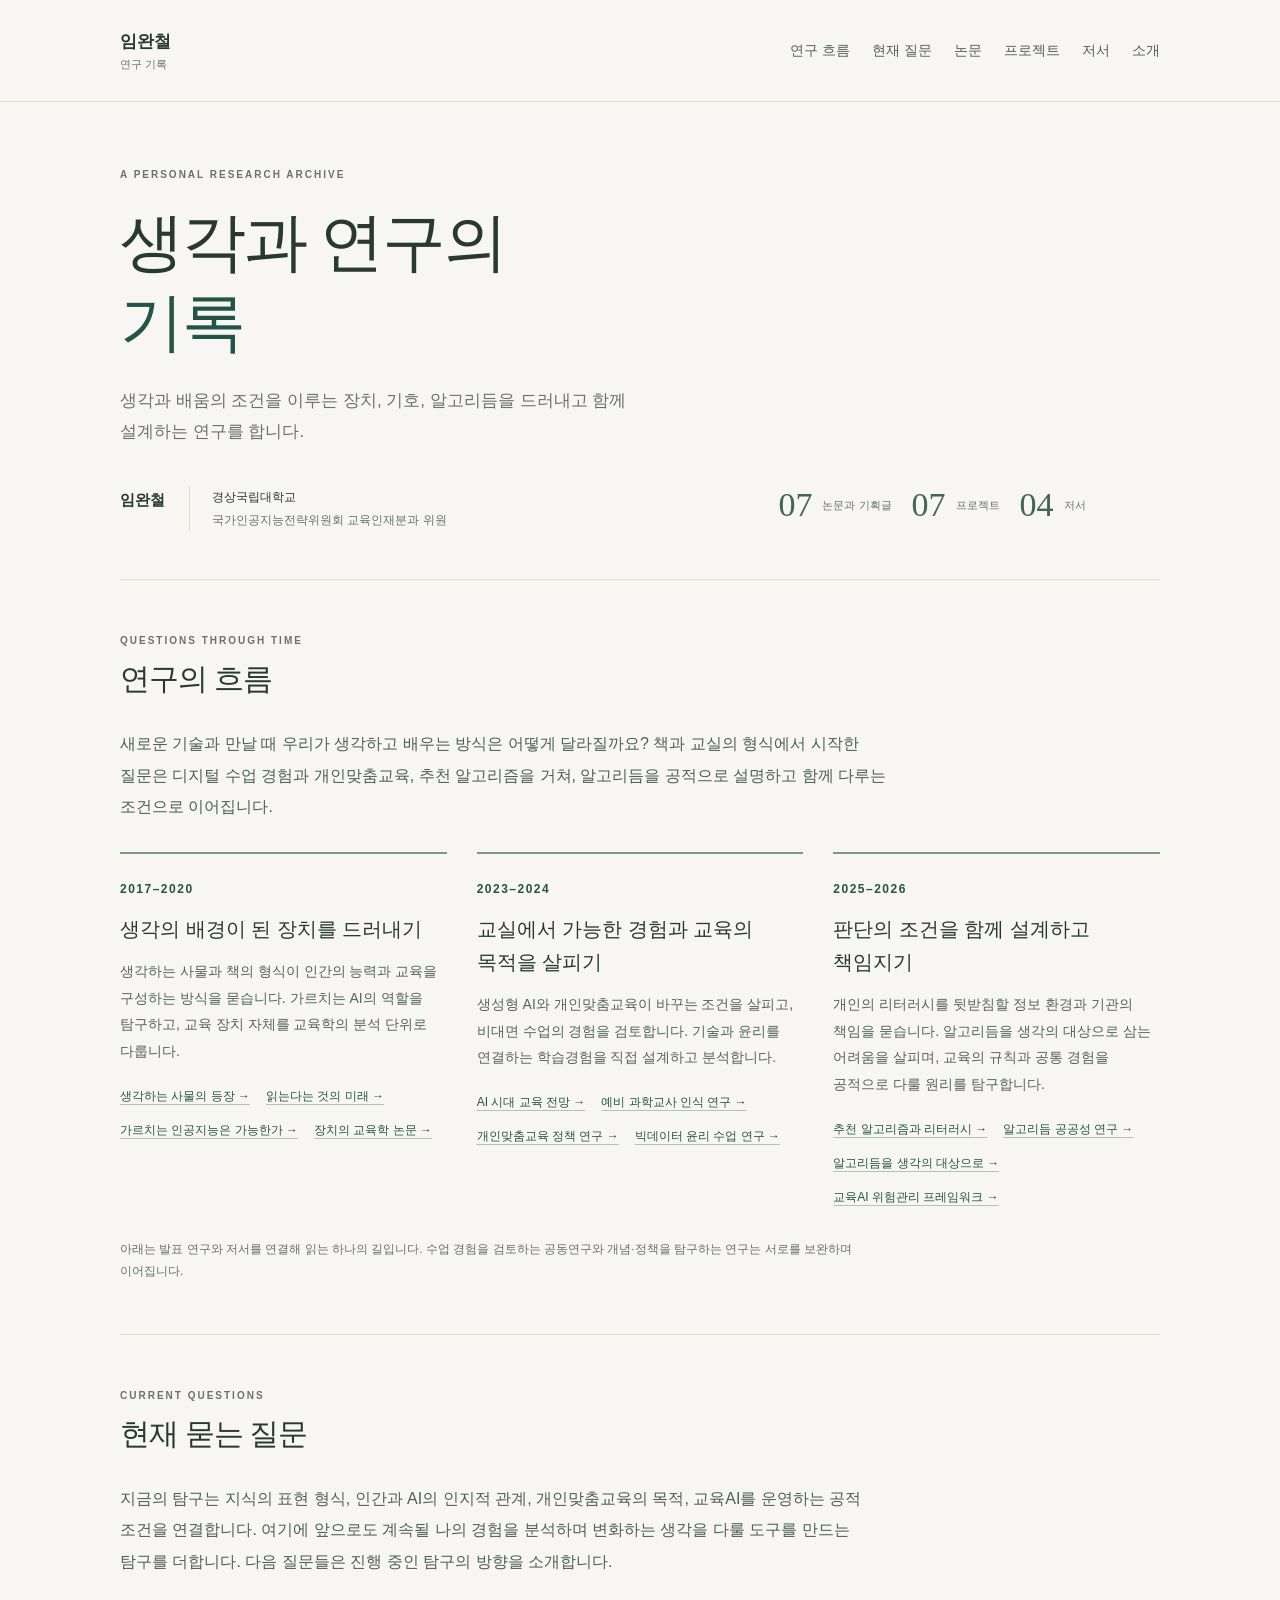
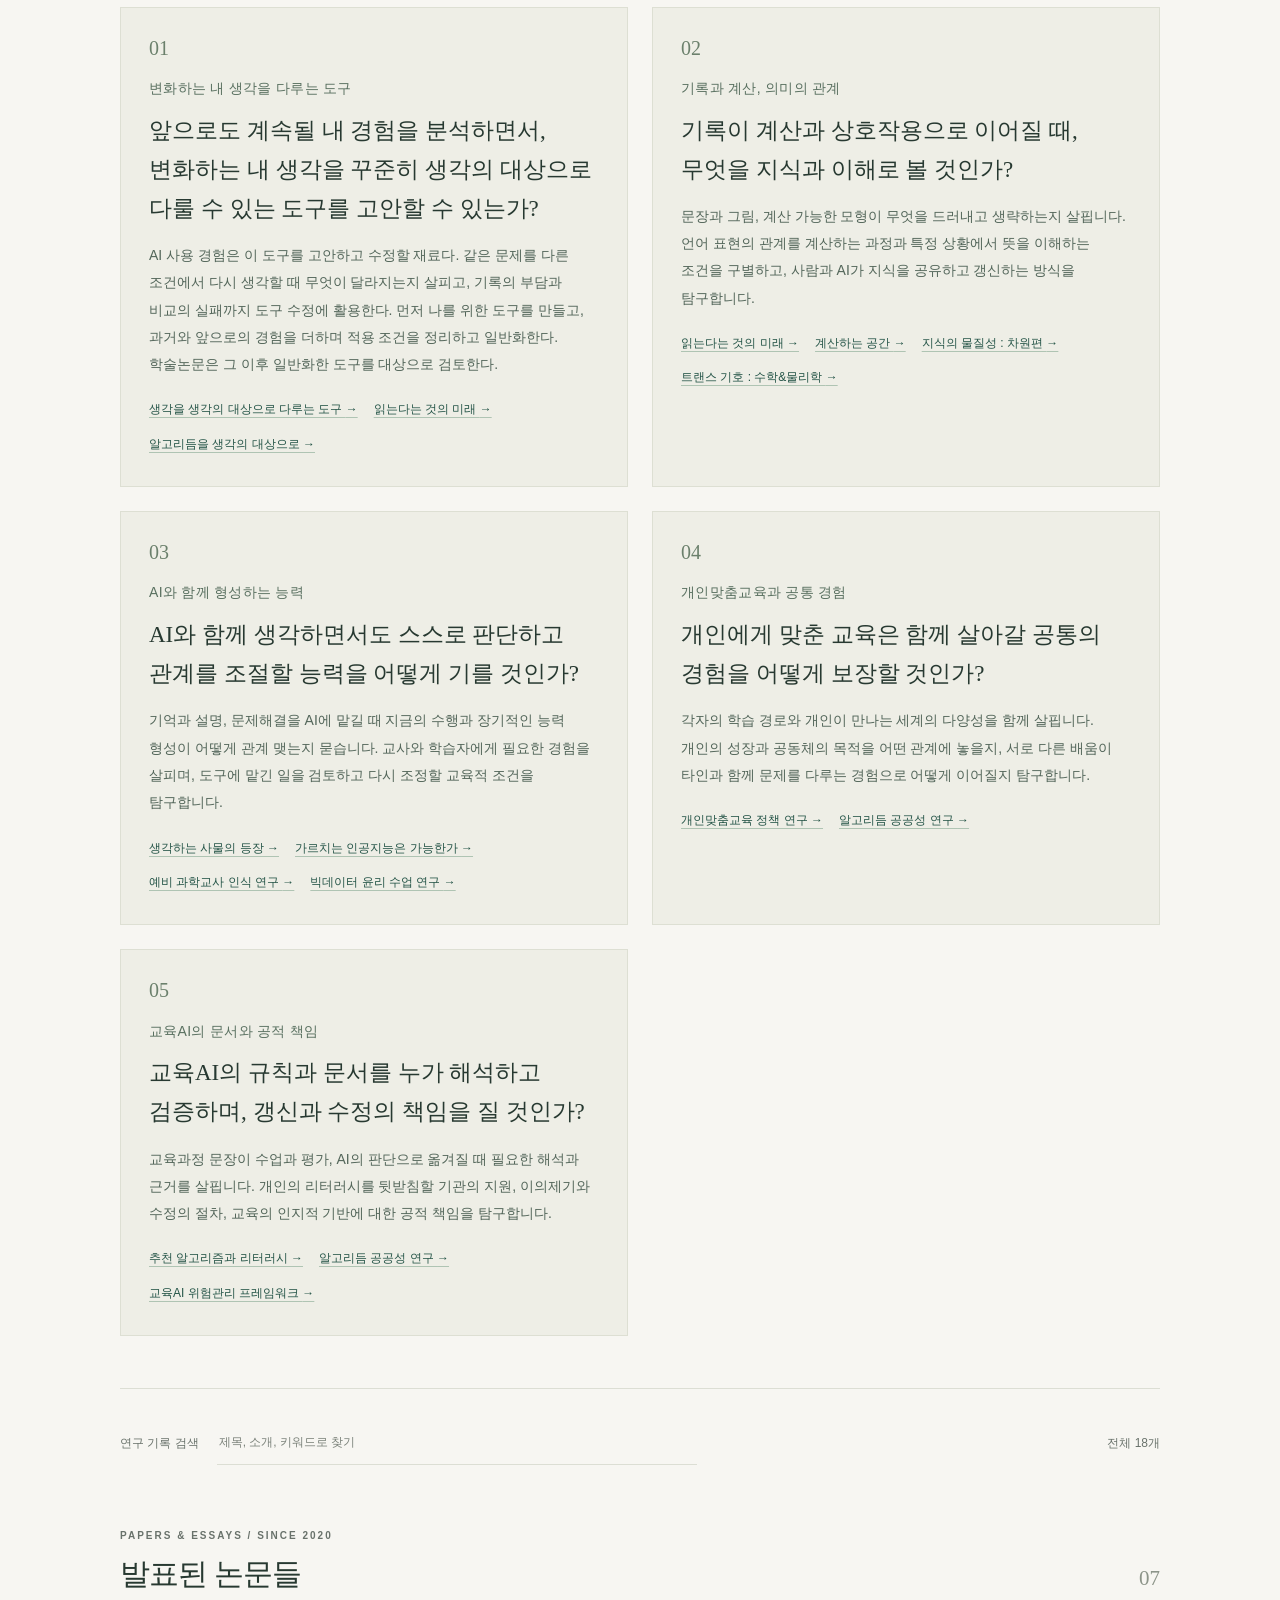
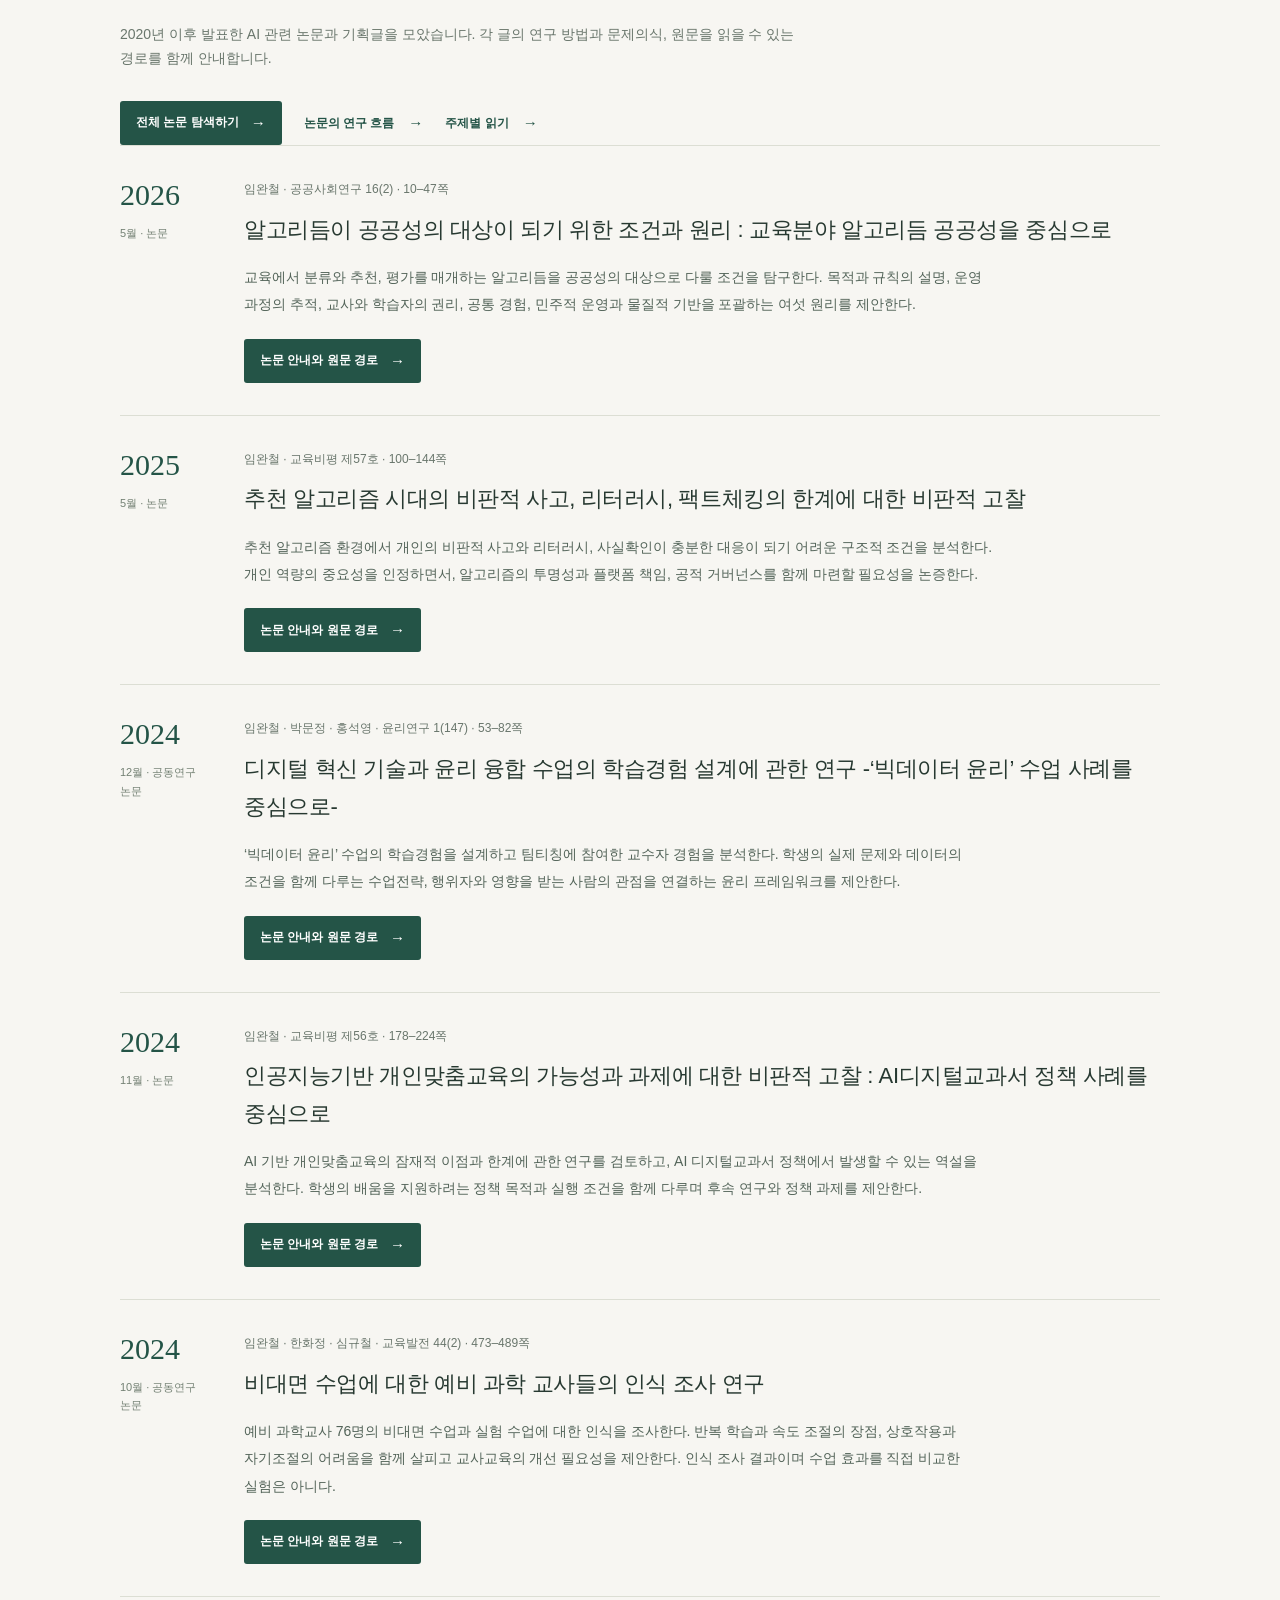
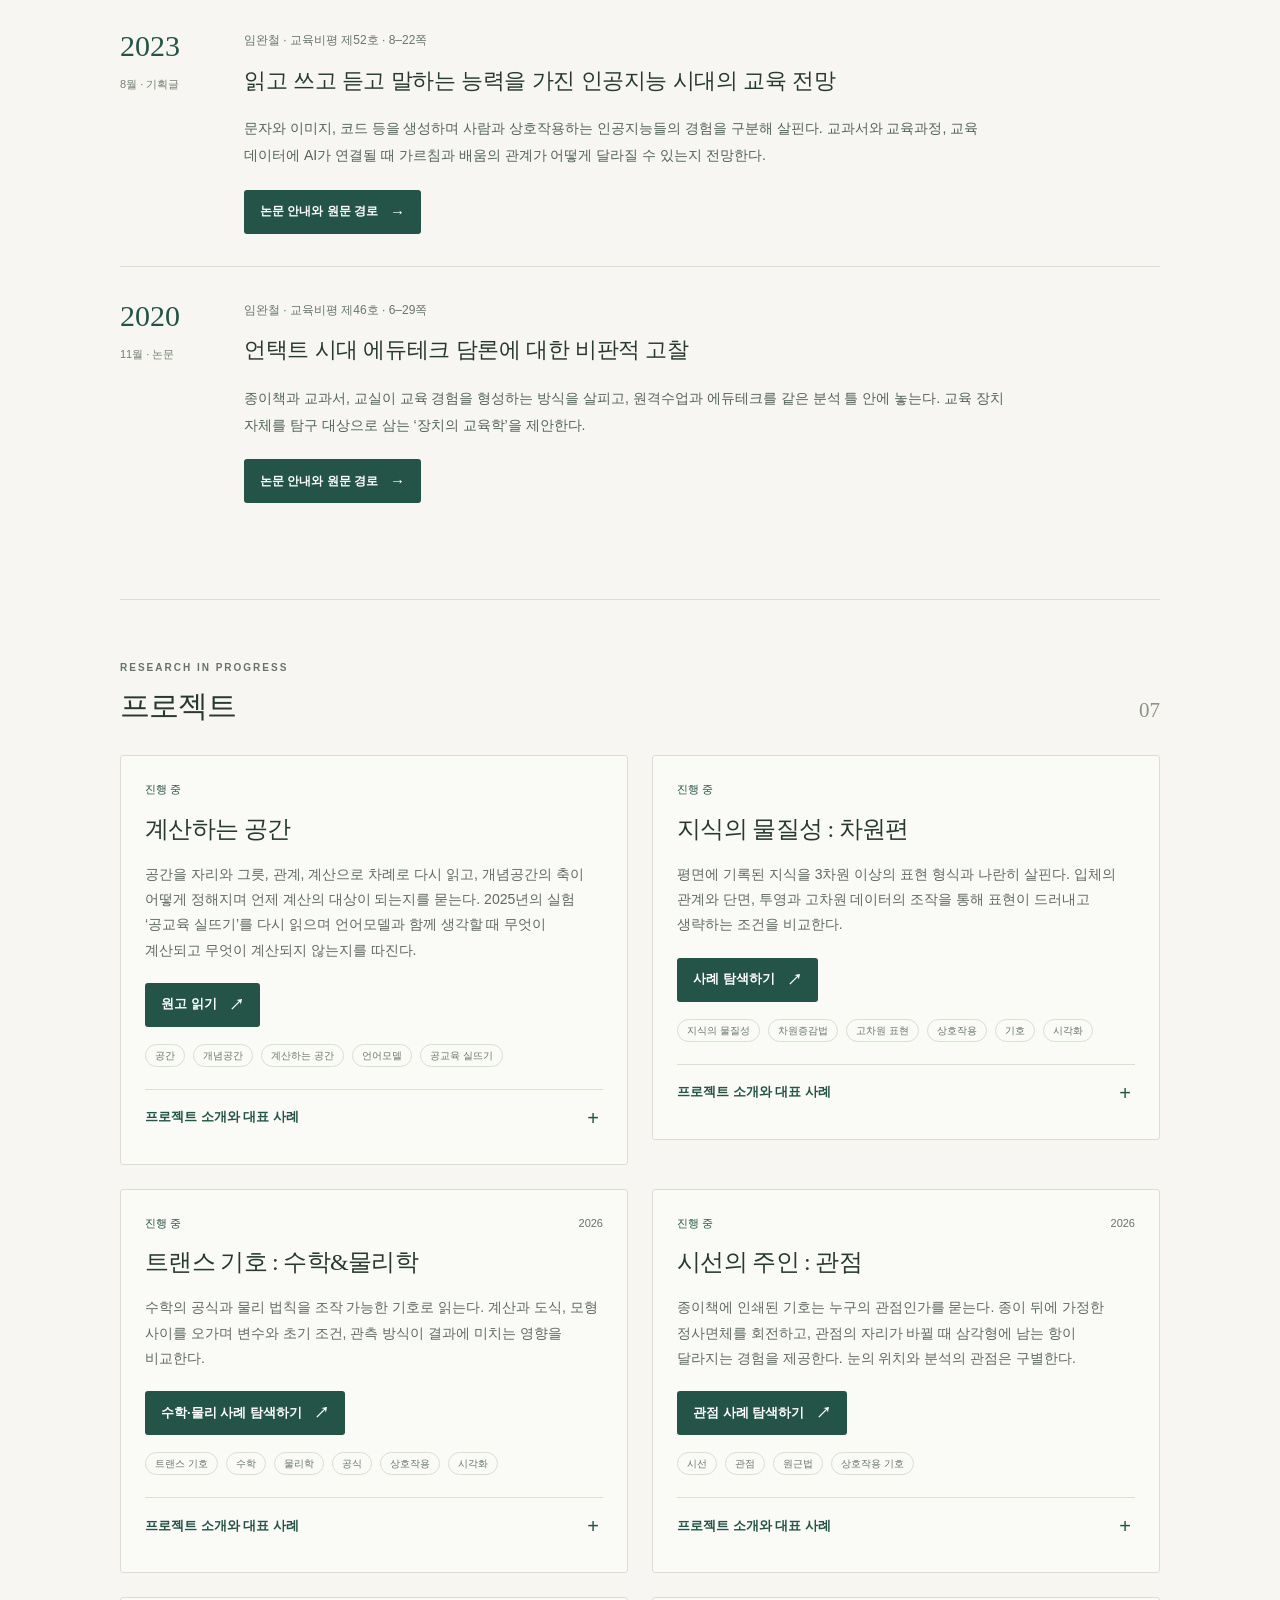
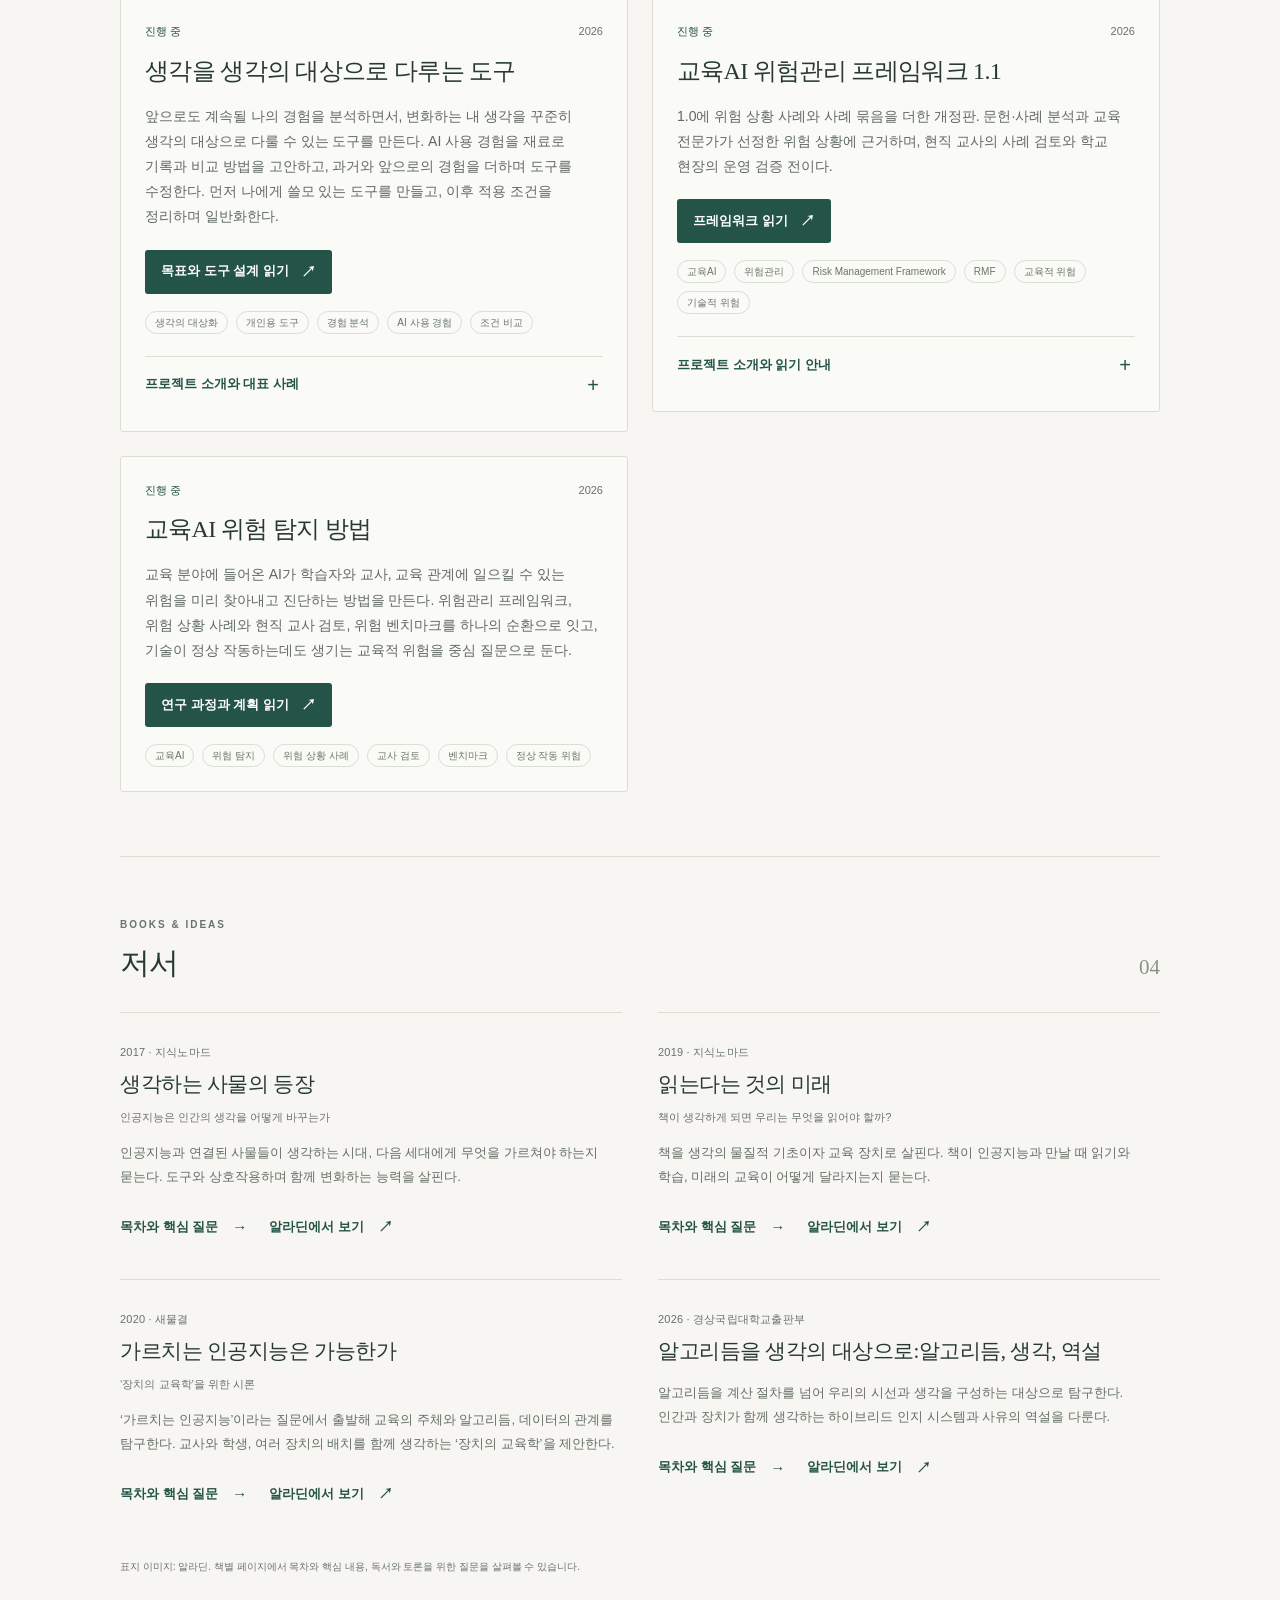
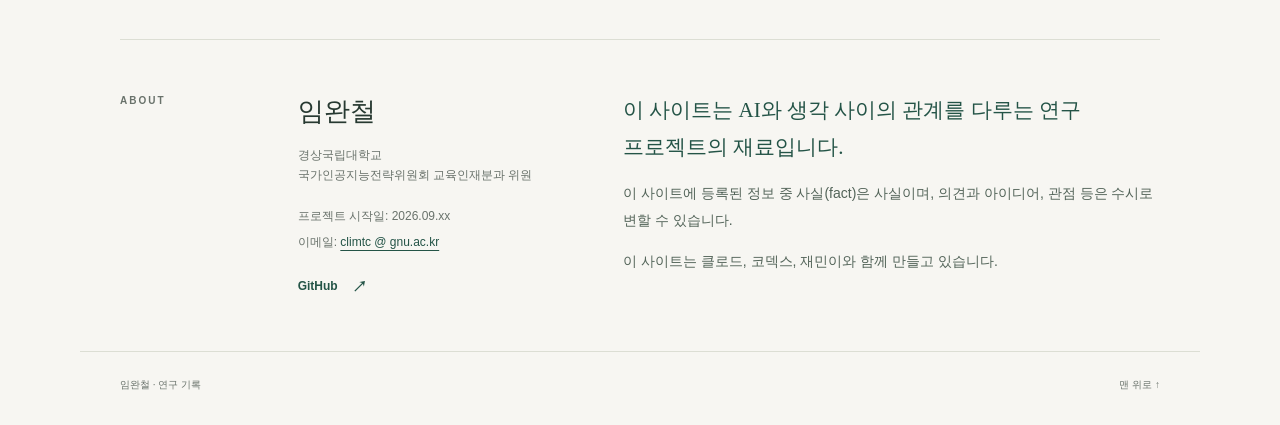
==== commit 2d24c911: "Connect risk detection and curate the AI-related paper list" ====
--- a/index.html
+++ b/index.html
@@ -1,9 +1,9 @@
 <!doctype html>
 <html lang="ko"><head><meta charset="utf-8"><meta name="viewport" content="width=device-width,initial-scale=1"><title>임완철 · 연구 기록</title><meta name="description" content="생각과 배움의 조건을 이루는 장치, 기호, 알고리듬을 드러내고 함께 설계하는 연구를 합니다."><meta name="theme-color" content="#f7f6f2"><link rel="icon" href="data:image/svg+xml,%3Csvg%20xmlns%3D%22http%3A%2F%2Fwww.w3.org%2F2000%2Fsvg%22%20viewBox%3D%220%200%2040%2040%22%3E%3Crect%20width%3D%2240%22%20height%3D%2240%22%20rx%3D%226%22%20fill%3D%22%231f5147%22%2F%3E%3Ctext%20x%3D%2220%22%20y%3D%2228%22%20text-anchor%3D%22middle%22%20font-family%3D%22sans-serif%22%20font-size%3D%2226%22%20fill%3D%22white%22%3E%EC%9E%84%3C%2Ftext%3E%3C%2Fsvg%3E"><link rel="stylesheet" href="assets/site.css"><link rel="stylesheet" href="assets/narrative.css"><script src="assets/site.js" defer></script><script src="assets/narrative.js" defer></script></head>
 <body><a class="skip" href="#main">본문으로 건너뛰기</a><header class="site-header"><div class="shell header-inner"><a class="brand" href="#"><span>임완철<small>연구 기록</small></span></a><nav aria-label="주요 메뉴"><a href="#research-flow">연구 흐름</a><a href="#current-questions">현재 질문</a><a href="#papers">논문</a><a href="#projects">프로젝트</a><a href="#books">저서</a><a href="#about">소개</a></nav></div></header>
-<main id="main" class="shell"><section class="hero"><div class="hero-copy"><span class="eyebrow">A PERSONAL RESEARCH ARCHIVE</span><h1>생각과 연구의<br><em>기록</em></h1><p class="hero-intro">생각과 배움의 조건을 이루는 장치, 기호, 알고리듬을 드러내고 함께 설계하는 연구를 합니다.</p><div class="hero-profile"><strong>임완철</strong><div><p>경상국립대학교</p><p>국가인공지능전략위원회 교육인재분과 위원</p></div></div></div><div class="hero-aside"><div class="hero-counts"><a href="#papers"><strong>08</strong><span>논문과 기획글</span></a><a href="#projects"><strong>06</strong><span>프로젝트</span></a><a href="#books"><strong>04</strong><span>저서</span></a></div></div></section>
-<section class="narrative-section" id="research-flow"><div class="section-head"><div><span class="eyebrow">QUESTIONS THROUGH TIME</span><h2>연구의 흐름</h2></div></div><p class="flow-intro">새로운 기술과 만날 때 우리가 생각하고 배우는 방식은 어떻게 달라질까요? 책과 교실의 형식에서 시작한 질문은 교육과정과 수업 경험, 개인맞춤교육과 추천 알고리즘을 거쳐, 알고리듬을 공적으로 설명하고 함께 다루는 조건으로 이어집니다.</p><ol class="research-flow"><li class="flow-stage"><span class="flow-period">2017–2020</span><h3>생각의 배경이 된 장치를 드러내기</h3><p>생각하는 사물과 책의 형식이 인간의 능력과 교육을 구성하는 방식을 묻습니다. 가르치는 AI의 역할을 탐구하고, 교육 장치 자체를 교육학의 분석 단위로 다룹니다.</p><div class="narrative-links"><a href="#book-thinking-things">생각하는 사물의 등장 <span aria-hidden="true">→</span></a><a href="#book-future-reading">읽는다는 것의 미래 <span aria-hidden="true">→</span></a><a href="#book-teaching-ai">가르치는 인공지능은 가능한가 <span aria-hidden="true">→</span></a><a href="#paper-edutech-2020">장치의 교육학 논문 <span aria-hidden="true">→</span></a></div></li><li class="flow-stage"><span class="flow-period">2022–2024</span><h3>교실에서 가능한 경험과 교육의 목적을 살피기</h3><p>과학 탐구활동과 비대면 수업의 경험을 검토합니다. 생성형 AI와 개인맞춤교육이 바꾸는 조건을 살피는 한편, 기술과 윤리를 연결하는 학습경험을 직접 설계하고 분석합니다.</p><div class="narrative-links"><a href="#paper-science-inquiry-2022">과학 탐구활동 연구 <span aria-hidden="true">→</span></a><a href="#paper-ai-education-2023">AI 시대 교육 전망 <span aria-hidden="true">→</span></a><a href="#paper-online-teachers-2024">예비 과학교사 인식 연구 <span aria-hidden="true">→</span></a><a href="#paper-personalized-ai-2024">개인맞춤교육 정책 연구 <span aria-hidden="true">→</span></a><a href="#paper-ethics-learning-2024">빅데이터 윤리 수업 연구 <span aria-hidden="true">→</span></a></div></li><li class="flow-stage"><span class="flow-period">2025–2026</span><h3>판단의 조건을 함께 설계하고 책임지기</h3><p>개인의 리터러시를 뒷받침할 정보 환경과 기관의 책임을 묻습니다. 알고리듬을 생각의 대상으로 삼는 어려움을 살피며, 교육의 규칙과 공통 경험을 공적으로 다룰 원리를 탐구합니다.</p><div class="narrative-links"><a href="#paper-algorithm-literacy-2025">추천 알고리즘과 리터러시 <span aria-hidden="true">→</span></a><a href="#paper-algorithm-publicness-2026">알고리듬 공공성 연구 <span aria-hidden="true">→</span></a><a href="#book-algorithm-thought-paradox">알고리듬을 생각의 대상으로 <span aria-hidden="true">→</span></a><a href="#project-edu-ai-rmf">교육AI 위험관리 프레임워크 <span aria-hidden="true">→</span></a></div></li></ol><p class="flow-note">아래는 발표 연구와 저서를 연결해 읽는 하나의 길입니다. 수업 경험을 검토하는 공동연구와 개념·정책을 탐구하는 연구는 서로를 보완하며 이어집니다.</p></section><section class="narrative-section" id="current-questions"><div class="section-head"><div><span class="eyebrow">CURRENT QUESTIONS</span><h2>현재 묻는 질문</h2></div></div><p class="flow-intro">지금의 탐구는 지식의 표현 형식, 인간과 AI의 인지적 관계, 개인맞춤교육의 목적, 교육AI를 운영하는 공적 조건을 연결합니다. 여기에 앞으로도 계속될 나의 경험을 분석하며 변화하는 생각을 다룰 도구를 만드는 탐구를 더합니다. 다음 질문들은 진행 중인 탐구의 방향을 소개합니다.</p><div class="question-grid"><article id="question-thought-tool"><span class="question-index">01</span><h3>변화하는 내 생각을 다루는 도구</h3><p class="central-question">앞으로도 계속될 내 경험을 분석하면서, 변화하는 내 생각을 꾸준히 생각의 대상으로 다룰 수 있는 도구를 고안할 수 있는가?</p><p>AI 사용 경험은 이 도구를 고안하고 수정할 재료다. 같은 문제를 다른 조건에서 다시 생각할 때 무엇이 달라지는지 살피고, 기록의 부담과 비교의 실패까지 도구 수정에 활용한다. 먼저 나를 위한 도구를 만들고, 과거와 앞으로의 경험을 더하며 적용 조건을 정리하고 일반화한다. 학술논문은 그 이후 일반화한 도구를 대상으로 검토한다.</p><div class="narrative-links"><a href="#project-thought-tool">생각을 생각의 대상으로 다루는 도구 <span aria-hidden="true">→</span></a><a href="#book-future-reading">읽는다는 것의 미래 <span aria-hidden="true">→</span></a><a href="#book-algorithm-thought-paradox">알고리듬을 생각의 대상으로 <span aria-hidden="true">→</span></a></div></article><article id="question-representation"><span class="question-index">02</span><h3>기록과 계산, 의미의 관계</h3><p class="central-question">기록이 계산과 상호작용으로 이어질 때, 무엇을 지식과 이해로 볼 것인가?</p><p>문장과 그림, 계산 가능한 모형이 무엇을 드러내고 생략하는지 살핍니다. 언어 표현의 관계를 계산하는 과정과 특정 상황에서 뜻을 이해하는 조건을 구별하고, 사람과 AI가 지식을 공유하고 갱신하는 방식을 탐구합니다.</p><div class="narrative-links"><a href="#book-future-reading">읽는다는 것의 미래 <span aria-hidden="true">→</span></a><a href="#project-concept-space">계산하는 공간 <span aria-hidden="true">→</span></a><a href="#project-multidimensional">지식의 물질성 : 차원편 <span aria-hidden="true">→</span></a><a href="#project-trans-signs">트랜스 기호 : 수학&amp;물리학 <span aria-hidden="true">→</span></a></div></article><article id="question-agency"><span class="question-index">03</span><h3>AI와 함께 형성하는 능력</h3><p class="central-question">AI와 함께 생각하면서도 스스로 판단하고 관계를 조절할 능력을 어떻게 기를 것인가?</p><p>기억과 설명, 문제해결을 AI에 맡길 때 지금의 수행과 장기적인 능력 형성이 어떻게 관계 맺는지 묻습니다. 교사와 학습자에게 필요한 경험을 살피며, 도구에 맡긴 일을 검토하고 다시 조정할 교육적 조건을 탐구합니다.</p><div class="narrative-links"><a href="#book-thinking-things">생각하는 사물의 등장 <span aria-hidden="true">→</span></a><a href="#book-teaching-ai">가르치는 인공지능은 가능한가 <span aria-hidden="true">→</span></a><a href="#paper-online-teachers-2024">예비 과학교사 인식 연구 <span aria-hidden="true">→</span></a><a href="#paper-ethics-learning-2024">빅데이터 윤리 수업 연구 <span aria-hidden="true">→</span></a></div></article><article id="question-common-world"><span class="question-index">04</span><h3>개인맞춤교육과 공통 경험</h3><p class="central-question">개인에게 맞춘 교육은 함께 살아갈 공통의 경험을 어떻게 보장할 것인가?</p><p>각자의 학습 경로와 개인이 만나는 세계의 다양성을 함께 살핍니다. 개인의 성장과 공동체의 목적을 어떤 관계에 놓을지, 서로 다른 배움이 타인과 함께 문제를 다루는 경험으로 어떻게 이어질지 탐구합니다.</p><div class="narrative-links"><a href="#paper-personalized-ai-2024">개인맞춤교육 정책 연구 <span aria-hidden="true">→</span></a><a href="#paper-algorithm-publicness-2026">알고리듬 공공성 연구 <span aria-hidden="true">→</span></a></div></article><article id="question-public-infrastructure"><span class="question-index">05</span><h3>교육AI의 문서와 공적 책임</h3><p class="central-question">교육AI의 규칙과 문서를 누가 해석하고 검증하며, 갱신과 수정의 책임을 질 것인가?</p><p>교육과정 문장이 수업과 평가, AI의 판단으로 옮겨질 때 필요한 해석과 근거를 살핍니다. 개인의 리터러시를 뒷받침할 기관의 지원, 이의제기와 수정의 절차, 교육의 인지적 기반에 대한 공적 책임을 탐구합니다.</p><div class="narrative-links"><a href="#paper-science-inquiry-2022">과학 탐구활동 연구 <span aria-hidden="true">→</span></a><a href="#paper-algorithm-literacy-2025">추천 알고리즘과 리터러시 <span aria-hidden="true">→</span></a><a href="#paper-algorithm-publicness-2026">알고리듬 공공성 연구 <span aria-hidden="true">→</span></a><a href="#project-edu-ai-rmf">교육AI 위험관리 프레임워크 <span aria-hidden="true">→</span></a></div></article></div></section><div class="search-bar" hidden id="search-bar"><label for="public-search">연구 기록 검색</label><div class="search-input"><input id="public-search" type="search" placeholder="제목, 소개, 키워드로 찾기" autocomplete="off"><button id="clear-search" type="button" hidden>검색 지우기</button></div><span id="search-count" aria-live="polite">전체 18개</span></div>
-<section id="papers" class="collection"><div class="section-head"><div><span class="eyebrow">PAPERS & ESSAYS / SINCE 2020</span><h2>발표된 논문들</h2></div><span class="section-count">08</span></div><p class="papers-intro">2020년 이후 발표한 논문과 기획글을 모았습니다. 각 글의 연구 방법과 문제의식, 원문을 읽을 수 있는 경로를 함께 안내합니다.</p><div class="record-links collection-links"><a class="text-link project-primary" href="https://climtc.github.io/published-papers/">전체 논문 탐색하기 <span aria-hidden="true">→</span></a><a class="text-link" href="https://climtc.github.io/published-papers/flow.html">논문의 연구 흐름 <span aria-hidden="true">→</span></a><a class="text-link" href="https://climtc.github.io/published-papers/themes/index.html">주제별 읽기 <span aria-hidden="true">→</span></a></div><div class="paper-list"><article class="paper searchable" data-kind="paper" data-search="알고리듬이 공공성의 대상이 되기 위한 조건과 원리 : 교육분야 알고리듬 공공성을 중심으로 교육에서 분류와 추천, 평가를 매개하는 알고리듬을 공공성의 대상으로 다룰 조건을 탐구한다. 목적과 규칙의 설명, 운영 과정의 추적, 교사와 학습자의 권리, 공통 경험, 민주적 운영과 물질적 기반을 포괄하는 여섯 원리를 제안한다.  공공사회연구 2026 10.21286/jps.2026.05.16.2.10 교육의 판단을 매개하는 알고리듬을 누가 설명하고 통제하며, 무엇을 함께 보장해야 하는가? 임완철 알고리듬 공공성 교육 공공성 공통세계 거버넌스 인지인프라" id="paper-algorithm-publicness-2026"><div class="paper-date"><strong>2026</strong><span>5월 · 논문</span></div><div class="paper-body"><p class="paper-meta">임완철 · 공공사회연구 16(2) · 10–47쪽</p><h3>알고리듬이 공공성의 대상이 되기 위한 조건과 원리 : 교육분야 알고리듬 공공성을 중심으로</h3><p class="paper-summary">교육에서 분류와 추천, 평가를 매개하는 알고리듬을 공공성의 대상으로 다룰 조건을 탐구한다. 목적과 규칙의 설명, 운영 과정의 추적, 교사와 학습자의 권리, 공통 경험, 민주적 운영과 물질적 기반을 포괄하는 여섯 원리를 제안한다.</p><div class="record-links"><a class="text-link project-primary" href="https://climtc.github.io/published-papers/papers/algorithm-publicness-2026.html">논문 안내와 원문 경로 <span aria-hidden="true">→</span></a></div></div></article><article class="paper searchable" data-kind="paper" data-search="추천 알고리즘 시대의 비판적 사고, 리터러시, 팩트체킹의 한계에 대한 비판적 고찰 추천 알고리즘 환경에서 개인의 비판적 사고와 리터러시, 사실확인이 충분한 대응이 되기 어려운 구조적 조건을 분석한다. 개인 역량의 중요성을 인정하면서, 알고리즘의 투명성과 플랫폼 책임, 공적 거버넌스를 함께 마련할 필요성을 논증한다.  교육비평 2025 10.23119/er.2025..57.100 개인이 알고리즘을 읽고 비판할 수 있으려면 정보 환경과 기관은 무엇을 보장해야 하는가? 임완철 추천 알고리즘 리터러시 비판적 사고 팩트체킹 플랫폼 책임 AI 디지털교과서 개인맞춤교육" id="paper-algorithm-literacy-2025"><div class="paper-date"><strong>2025</strong><span>5월 · 논문</span></div><div class="paper-body"><p class="paper-meta">임완철 · 교육비평 제57호 · 100–144쪽</p><h3>추천 알고리즘 시대의 비판적 사고, 리터러시, 팩트체킹의 한계에 대한 비판적 고찰</h3><p class="paper-summary">추천 알고리즘 환경에서 개인의 비판적 사고와 리터러시, 사실확인이 충분한 대응이 되기 어려운 구조적 조건을 분석한다. 개인 역량의 중요성을 인정하면서, 알고리즘의 투명성과 플랫폼 책임, 공적 거버넌스를 함께 마련할 필요성을 논증한다.</p><div class="record-links"><a class="text-link project-primary" href="https://climtc.github.io/published-papers/papers/algorithm-literacy-2025.html">논문 안내와 원문 경로 <span aria-hidden="true">→</span></a></div></div></article><article class="paper searchable" data-kind="paper" data-search="디지털 혁신 기술과 윤리 융합 수업의 학습경험 설계에 관한 연구 -‘빅데이터 윤리’ 수업 사례를 중심으로- ‘빅데이터 윤리’ 수업의 학습경험을 설계하고 팀티칭에 참여한 교수자 경험을 분석한다. 학생의 실제 문제와 데이터의 조건을 함께 다루는 수업전략, 행위자와 영향을 받는 사람의 관점을 연결하는 윤리 프레임워크를 제안한다.  윤리연구 2024 10.15801/je.1.147.202412.53 기술과 윤리를 함께 배우려면 어떤 문제와 관점을 수업 경험으로 구성해야 하는가? 임완철 박문정 홍석영 빅데이터 윤리 융합 수업 학습경험 설계 팀티칭 윤리교육" id="paper-ethics-learning-2024"><div class="paper-date"><strong>2024</strong><span>12월 · 공동연구 논문</span></div><div class="paper-body"><p class="paper-meta">임완철 · 박문정 · 홍석영 · 윤리연구 1(147) · 53–82쪽</p><h3>디지털 혁신 기술과 윤리 융합 수업의 학습경험 설계에 관한 연구 -‘빅데이터 윤리’ 수업 사례를 중심으로-</h3><p class="paper-summary">‘빅데이터 윤리’ 수업의 학습경험을 설계하고 팀티칭에 참여한 교수자 경험을 분석한다. 학생의 실제 문제와 데이터의 조건을 함께 다루는 수업전략, 행위자와 영향을 받는 사람의 관점을 연결하는 윤리 프레임워크를 제안한다.</p><div class="record-links"><a class="text-link project-primary" href="https://climtc.github.io/published-papers/papers/ethics-learning-2024.html">논문 안내와 원문 경로 <span aria-hidden="true">→</span></a></div></div></article><article class="paper searchable" data-kind="paper" data-search="인공지능기반 개인맞춤교육의 가능성과 과제에 대한 비판적 고찰 : AI디지털교과서 정책 사례를 중심으로 AI 기반 개인맞춤교육의 잠재적 이점과 한계에 관한 연구를 검토하고, AI 디지털교과서 정책에서 발생할 수 있는 역설을 분석한다. 학생의 배움을 지원하려는 정책 목적과 실행 조건을 함께 다루며 후속 연구와 정책 과제를 제안한다.  교육비평 2024 10.23119/er.2024..56.178 각자의 배움을 돕는 맞춤교육은 어떤 교육적 조건과 공통 경험을 보장해야 하는가? 임완철 개인맞춤교육 AI 디지털교과서 교육정책 공통 경험" id="paper-personalized-ai-2024"><div class="paper-date"><strong>2024</strong><span>11월 · 논문</span></div><div class="paper-body"><p class="paper-meta">임완철 · 교육비평 제56호 · 178–224쪽</p><h3>인공지능기반 개인맞춤교육의 가능성과 과제에 대한 비판적 고찰 : AI디지털교과서 정책 사례를 중심으로</h3><p class="paper-summary">AI 기반 개인맞춤교육의 잠재적 이점과 한계에 관한 연구를 검토하고, AI 디지털교과서 정책에서 발생할 수 있는 역설을 분석한다. 학생의 배움을 지원하려는 정책 목적과 실행 조건을 함께 다루며 후속 연구와 정책 과제를 제안한다.</p><div class="record-links"><a class="text-link project-primary" href="https://climtc.github.io/published-papers/papers/personalized-ai-2024.html">논문 안내와 원문 경로 <span aria-hidden="true">→</span></a></div></div></article><article class="paper searchable" data-kind="paper" data-search="비대면 수업에 대한 예비 과학 교사들의 인식 조사 연구 예비 과학교사 76명의 비대면 수업과 실험 수업에 대한 인식을 조사한다. 반복 학습과 속도 조절의 장점, 상호작용과 자기조절의 어려움을 함께 살피고 교사교육의 개선 필요성을 제안한다. 인식 조사 결과이며 수업 효과를 직접 비교한 실험은 아니다.  교육발전 2024 10.34245/jed.44.2.473 비대면 환경에서 무엇을 배울 수 있으며, 실험과 상호작용의 경험은 어떻게 마련해야 하는가? 임완철 한화정 심규철 예비 과학교사 비대면 수업 상호작용 디지털 역량 과학교육" id="paper-online-teachers-2024"><div class="paper-date"><strong>2024</strong><span>10월 · 공동연구 논문</span></div><div class="paper-body"><p class="paper-meta">임완철 · 한화정 · 심규철 · 교육발전 44(2) · 473–489쪽</p><h3>비대면 수업에 대한 예비 과학 교사들의 인식 조사 연구</h3><p class="paper-summary">예비 과학교사 76명의 비대면 수업과 실험 수업에 대한 인식을 조사한다. 반복 학습과 속도 조절의 장점, 상호작용과 자기조절의 어려움을 함께 살피고 교사교육의 개선 필요성을 제안한다. 인식 조사 결과이며 수업 효과를 직접 비교한 실험은 아니다.</p><div class="record-links"><a class="text-link project-primary" href="https://climtc.github.io/published-papers/papers/online-teachers-2024.html">논문 안내와 원문 경로 <span aria-hidden="true">→</span></a></div></div></article><article class="paper searchable" data-kind="paper" data-search="읽고 쓰고 듣고 말하는 능력을 가진 인공지능 시대의 교육 전망 문자와 이미지, 코드 등을 생성하며 사람과 상호작용하는 인공지능들의 경험을 구분해 살핀다. 교과서와 교육과정, 교육 데이터에 AI가 연결될 때 가르침과 배움의 관계가 어떻게 달라질 수 있는지 전망한다.  교육비평 2023  읽고 쓰는 AI가 교과서와 교육과정에 연결되면 누구의 역할과 판단이 달라지는가? 임완철 생성형 AI 읽기 교과서 교육 전망 인공지능" id="paper-ai-education-2023"><div class="paper-date"><strong>2023</strong><span>8월 · 기획글</span></div><div class="paper-body"><p class="paper-meta">임완철 · 교육비평 제52호 · 8–22쪽</p><h3>읽고 쓰고 듣고 말하는 능력을 가진 인공지능 시대의 교육 전망</h3><p class="paper-summary">문자와 이미지, 코드 등을 생성하며 사람과 상호작용하는 인공지능들의 경험을 구분해 살핀다. 교과서와 교육과정, 교육 데이터에 AI가 연결될 때 가르침과 배움의 관계가 어떻게 달라질 수 있는지 전망한다.</p><div class="record-links"><a class="text-link project-primary" href="https://climtc.github.io/published-papers/papers/ai-education-2023.html">논문 안내와 원문 경로 <span aria-hidden="true">→</span></a></div></div></article><article class="paper searchable" data-kind="paper" data-search="The Suitability and Characteristics Analysis of Key Science Inquiry Activities in the 2015 National Science Curriculum in Korea 경험 많은 과학교사 8명의 설문과 면담을 통해 중학교 핵심 탐구활동을 실제 수업에서 수행할 때의 어려움을 검토한다. 탐구의 수준과 방법, 도구와 환경, 교사 지원을 함께 살펴 교육과정과 탐구활동의 개선 방향을 제안한다. 2015 과학과 교육과정 핵심 탐구활동의 적합성과 특성 분석 Asia-Pacific Science Education 2022 10.1163/23641177-bja10043 교육과정에 제시된 탐구는 어떤 교실 조건에서 실제 배움의 경험이 되는가? Mi Hyun Son Wanchul Lim Jeongwoo Son Dae Hong Jeong 과학 탐구 과학교육 교육과정 탐구활동 교사 경험" id="paper-science-inquiry-2022"><div class="paper-date"><strong>2022</strong><span>6월 · 공동연구 논문</span></div><div class="paper-body"><p class="paper-meta">Mi Hyun Son · Wanchul Lim · Jeongwoo Son · Dae Hong Jeong · Asia-Pacific Science Education 8(1) · 72–108쪽</p><h3>The Suitability and Characteristics Analysis of Key Science Inquiry Activities in the 2015 National Science Curriculum in Korea</h3><p class="paper-summary">경험 많은 과학교사 8명의 설문과 면담을 통해 중학교 핵심 탐구활동을 실제 수업에서 수행할 때의 어려움을 검토한다. 탐구의 수준과 방법, 도구와 환경, 교사 지원을 함께 살펴 교육과정과 탐구활동의 개선 방향을 제안한다.</p><div class="record-links"><a class="text-link project-primary" href="https://climtc.github.io/published-papers/papers/science-inquiry-2022.html">논문 안내와 원문 경로 <span aria-hidden="true">→</span></a></div></div></article><article class="paper searchable" data-kind="paper" data-search="언택트 시대 에듀테크 담론에 대한 비판적 고찰 종이책과 교과서, 교실이 교육 경험을 형성하는 방식을 살피고, 원격수업과 에듀테크를 같은 분석 틀 안에 놓는다. 교육 장치 자체를 탐구 대상으로 삼는 ‘장치의 교육학’을 제안한다. 에듀테크를 대상으로 하는 ‘장치의 교육학’ 시론 교육비평 2020 10.23119/er.2020..46.6 교육 장치의 배치가 바뀌면 생각과 배움의 조건은 어떻게 달라지는가? 임완철 장치의 교육학 에듀테크 교육장치 원격수업" id="paper-edutech-2020"><div class="paper-date"><strong>2020</strong><span>11월 · 논문</span></div><div class="paper-body"><p class="paper-meta">임완철 · 교육비평 제46호 · 6–29쪽</p><h3>언택트 시대 에듀테크 담론에 대한 비판적 고찰</h3><p class="paper-summary">종이책과 교과서, 교실이 교육 경험을 형성하는 방식을 살피고, 원격수업과 에듀테크를 같은 분석 틀 안에 놓는다. 교육 장치 자체를 탐구 대상으로 삼는 ‘장치의 교육학’을 제안한다.</p><div class="record-links"><a class="text-link project-primary" href="https://climtc.github.io/published-papers/papers/edutech-2020.html">논문 안내와 원문 경로 <span aria-hidden="true">→</span></a></div></div></article></div></section><section id="projects" class="collection"><div class="section-head"><div><span class="eyebrow">RESEARCH IN PROGRESS</span><h2>프로젝트</h2></div><span class="section-count">06</span></div><div class="project-grid"><article class="project searchable" data-kind="project" data-search="계산하는 공간 공간을 자리와 그릇, 관계, 계산으로 차례로 다시 읽고, 개념공간의 축이 어떻게 정해지며 언제 계산의 대상이 되는지를 묻는다. 2025년의 실험 ‘공교육 실뜨기’를 다시 읽으며 언어모델과 함께 생각할 때 무엇이 계산되고 무엇이 계산되지 않는지를 따진다.    공간 개념공간 계산하는 공간 언어모델 공교육 실뜨기" id="project-concept-space">
+<main id="main" class="shell"><section class="hero"><div class="hero-copy"><span class="eyebrow">A PERSONAL RESEARCH ARCHIVE</span><h1>생각과 연구의<br><em>기록</em></h1><p class="hero-intro">생각과 배움의 조건을 이루는 장치, 기호, 알고리듬을 드러내고 함께 설계하는 연구를 합니다.</p><div class="hero-profile"><strong>임완철</strong><div><p>경상국립대학교</p><p>국가인공지능전략위원회 교육인재분과 위원</p></div></div></div><div class="hero-aside"><div class="hero-counts"><a href="#papers"><strong>07</strong><span>논문과 기획글</span></a><a href="#projects"><strong>07</strong><span>프로젝트</span></a><a href="#books"><strong>04</strong><span>저서</span></a></div></div></section>
+<section class="narrative-section" id="research-flow"><div class="section-head"><div><span class="eyebrow">QUESTIONS THROUGH TIME</span><h2>연구의 흐름</h2></div></div><p class="flow-intro">새로운 기술과 만날 때 우리가 생각하고 배우는 방식은 어떻게 달라질까요? 책과 교실의 형식에서 시작한 질문은 디지털 수업 경험과 개인맞춤교육, 추천 알고리즘을 거쳐, 알고리듬을 공적으로 설명하고 함께 다루는 조건으로 이어집니다.</p><ol class="research-flow"><li class="flow-stage"><span class="flow-period">2017–2020</span><h3>생각의 배경이 된 장치를 드러내기</h3><p>생각하는 사물과 책의 형식이 인간의 능력과 교육을 구성하는 방식을 묻습니다. 가르치는 AI의 역할을 탐구하고, 교육 장치 자체를 교육학의 분석 단위로 다룹니다.</p><div class="narrative-links"><a href="#book-thinking-things">생각하는 사물의 등장 <span aria-hidden="true">→</span></a><a href="#book-future-reading">읽는다는 것의 미래 <span aria-hidden="true">→</span></a><a href="#book-teaching-ai">가르치는 인공지능은 가능한가 <span aria-hidden="true">→</span></a><a href="#paper-edutech-2020">장치의 교육학 논문 <span aria-hidden="true">→</span></a></div></li><li class="flow-stage"><span class="flow-period">2023–2024</span><h3>교실에서 가능한 경험과 교육의 목적을 살피기</h3><p>생성형 AI와 개인맞춤교육이 바꾸는 조건을 살피고, 비대면 수업의 경험을 검토합니다. 기술과 윤리를 연결하는 학습경험을 직접 설계하고 분석합니다.</p><div class="narrative-links"><a href="#paper-ai-education-2023">AI 시대 교육 전망 <span aria-hidden="true">→</span></a><a href="#paper-online-teachers-2024">예비 과학교사 인식 연구 <span aria-hidden="true">→</span></a><a href="#paper-personalized-ai-2024">개인맞춤교육 정책 연구 <span aria-hidden="true">→</span></a><a href="#paper-ethics-learning-2024">빅데이터 윤리 수업 연구 <span aria-hidden="true">→</span></a></div></li><li class="flow-stage"><span class="flow-period">2025–2026</span><h3>판단의 조건을 함께 설계하고 책임지기</h3><p>개인의 리터러시를 뒷받침할 정보 환경과 기관의 책임을 묻습니다. 알고리듬을 생각의 대상으로 삼는 어려움을 살피며, 교육의 규칙과 공통 경험을 공적으로 다룰 원리를 탐구합니다.</p><div class="narrative-links"><a href="#paper-algorithm-literacy-2025">추천 알고리즘과 리터러시 <span aria-hidden="true">→</span></a><a href="#paper-algorithm-publicness-2026">알고리듬 공공성 연구 <span aria-hidden="true">→</span></a><a href="#book-algorithm-thought-paradox">알고리듬을 생각의 대상으로 <span aria-hidden="true">→</span></a><a href="#project-edu-ai-rmf">교육AI 위험관리 프레임워크 <span aria-hidden="true">→</span></a></div></li></ol><p class="flow-note">아래는 발표 연구와 저서를 연결해 읽는 하나의 길입니다. 수업 경험을 검토하는 공동연구와 개념·정책을 탐구하는 연구는 서로를 보완하며 이어집니다.</p></section><section class="narrative-section" id="current-questions"><div class="section-head"><div><span class="eyebrow">CURRENT QUESTIONS</span><h2>현재 묻는 질문</h2></div></div><p class="flow-intro">지금의 탐구는 지식의 표현 형식, 인간과 AI의 인지적 관계, 개인맞춤교육의 목적, 교육AI를 운영하는 공적 조건을 연결합니다. 여기에 앞으로도 계속될 나의 경험을 분석하며 변화하는 생각을 다룰 도구를 만드는 탐구를 더합니다. 다음 질문들은 진행 중인 탐구의 방향을 소개합니다.</p><div class="question-grid"><article id="question-thought-tool"><span class="question-index">01</span><h3>변화하는 내 생각을 다루는 도구</h3><p class="central-question">앞으로도 계속될 내 경험을 분석하면서, 변화하는 내 생각을 꾸준히 생각의 대상으로 다룰 수 있는 도구를 고안할 수 있는가?</p><p>AI 사용 경험은 이 도구를 고안하고 수정할 재료다. 같은 문제를 다른 조건에서 다시 생각할 때 무엇이 달라지는지 살피고, 기록의 부담과 비교의 실패까지 도구 수정에 활용한다. 먼저 나를 위한 도구를 만들고, 과거와 앞으로의 경험을 더하며 적용 조건을 정리하고 일반화한다. 학술논문은 그 이후 일반화한 도구를 대상으로 검토한다.</p><div class="narrative-links"><a href="#project-thought-tool">생각을 생각의 대상으로 다루는 도구 <span aria-hidden="true">→</span></a><a href="#book-future-reading">읽는다는 것의 미래 <span aria-hidden="true">→</span></a><a href="#book-algorithm-thought-paradox">알고리듬을 생각의 대상으로 <span aria-hidden="true">→</span></a></div></article><article id="question-representation"><span class="question-index">02</span><h3>기록과 계산, 의미의 관계</h3><p class="central-question">기록이 계산과 상호작용으로 이어질 때, 무엇을 지식과 이해로 볼 것인가?</p><p>문장과 그림, 계산 가능한 모형이 무엇을 드러내고 생략하는지 살핍니다. 언어 표현의 관계를 계산하는 과정과 특정 상황에서 뜻을 이해하는 조건을 구별하고, 사람과 AI가 지식을 공유하고 갱신하는 방식을 탐구합니다.</p><div class="narrative-links"><a href="#book-future-reading">읽는다는 것의 미래 <span aria-hidden="true">→</span></a><a href="#project-concept-space">계산하는 공간 <span aria-hidden="true">→</span></a><a href="#project-multidimensional">지식의 물질성 : 차원편 <span aria-hidden="true">→</span></a><a href="#project-trans-signs">트랜스 기호 : 수학&amp;물리학 <span aria-hidden="true">→</span></a></div></article><article id="question-agency"><span class="question-index">03</span><h3>AI와 함께 형성하는 능력</h3><p class="central-question">AI와 함께 생각하면서도 스스로 판단하고 관계를 조절할 능력을 어떻게 기를 것인가?</p><p>기억과 설명, 문제해결을 AI에 맡길 때 지금의 수행과 장기적인 능력 형성이 어떻게 관계 맺는지 묻습니다. 교사와 학습자에게 필요한 경험을 살피며, 도구에 맡긴 일을 검토하고 다시 조정할 교육적 조건을 탐구합니다.</p><div class="narrative-links"><a href="#book-thinking-things">생각하는 사물의 등장 <span aria-hidden="true">→</span></a><a href="#book-teaching-ai">가르치는 인공지능은 가능한가 <span aria-hidden="true">→</span></a><a href="#paper-online-teachers-2024">예비 과학교사 인식 연구 <span aria-hidden="true">→</span></a><a href="#paper-ethics-learning-2024">빅데이터 윤리 수업 연구 <span aria-hidden="true">→</span></a></div></article><article id="question-common-world"><span class="question-index">04</span><h3>개인맞춤교육과 공통 경험</h3><p class="central-question">개인에게 맞춘 교육은 함께 살아갈 공통의 경험을 어떻게 보장할 것인가?</p><p>각자의 학습 경로와 개인이 만나는 세계의 다양성을 함께 살핍니다. 개인의 성장과 공동체의 목적을 어떤 관계에 놓을지, 서로 다른 배움이 타인과 함께 문제를 다루는 경험으로 어떻게 이어질지 탐구합니다.</p><div class="narrative-links"><a href="#paper-personalized-ai-2024">개인맞춤교육 정책 연구 <span aria-hidden="true">→</span></a><a href="#paper-algorithm-publicness-2026">알고리듬 공공성 연구 <span aria-hidden="true">→</span></a></div></article><article id="question-public-infrastructure"><span class="question-index">05</span><h3>교육AI의 문서와 공적 책임</h3><p class="central-question">교육AI의 규칙과 문서를 누가 해석하고 검증하며, 갱신과 수정의 책임을 질 것인가?</p><p>교육과정 문장이 수업과 평가, AI의 판단으로 옮겨질 때 필요한 해석과 근거를 살핍니다. 개인의 리터러시를 뒷받침할 기관의 지원, 이의제기와 수정의 절차, 교육의 인지적 기반에 대한 공적 책임을 탐구합니다.</p><div class="narrative-links"><a href="#paper-algorithm-literacy-2025">추천 알고리즘과 리터러시 <span aria-hidden="true">→</span></a><a href="#paper-algorithm-publicness-2026">알고리듬 공공성 연구 <span aria-hidden="true">→</span></a><a href="#project-edu-ai-rmf">교육AI 위험관리 프레임워크 <span aria-hidden="true">→</span></a></div></article></div></section><div class="search-bar" hidden id="search-bar"><label for="public-search">연구 기록 검색</label><div class="search-input"><input id="public-search" type="search" placeholder="제목, 소개, 키워드로 찾기" autocomplete="off"><button id="clear-search" type="button" hidden>검색 지우기</button></div><span id="search-count" aria-live="polite">전체 18개</span></div>
+<section id="papers" class="collection"><div class="section-head"><div><span class="eyebrow">PAPERS & ESSAYS / SINCE 2020</span><h2>발표된 논문들</h2></div><span class="section-count">07</span></div><p class="papers-intro">2020년 이후 발표한 AI 관련 논문과 기획글을 모았습니다. 각 글의 연구 방법과 문제의식, 원문을 읽을 수 있는 경로를 함께 안내합니다.</p><div class="record-links collection-links"><a class="text-link project-primary" href="https://climtc.github.io/published-papers/">전체 논문 탐색하기 <span aria-hidden="true">→</span></a><a class="text-link" href="https://climtc.github.io/published-papers/flow.html">논문의 연구 흐름 <span aria-hidden="true">→</span></a><a class="text-link" href="https://climtc.github.io/published-papers/themes/index.html">주제별 읽기 <span aria-hidden="true">→</span></a></div><div class="paper-list"><article class="paper searchable" data-kind="paper" data-search="알고리듬이 공공성의 대상이 되기 위한 조건과 원리 : 교육분야 알고리듬 공공성을 중심으로 교육에서 분류와 추천, 평가를 매개하는 알고리듬을 공공성의 대상으로 다룰 조건을 탐구한다. 목적과 규칙의 설명, 운영 과정의 추적, 교사와 학습자의 권리, 공통 경험, 민주적 운영과 물질적 기반을 포괄하는 여섯 원리를 제안한다.  공공사회연구 2026 10.21286/jps.2026.05.16.2.10 교육의 판단을 매개하는 알고리듬을 누가 설명하고 통제하며, 무엇을 함께 보장해야 하는가? 임완철 알고리듬 공공성 교육 공공성 공통세계 거버넌스 인지인프라" id="paper-algorithm-publicness-2026"><div class="paper-date"><strong>2026</strong><span>5월 · 논문</span></div><div class="paper-body"><p class="paper-meta">임완철 · 공공사회연구 16(2) · 10–47쪽</p><h3>알고리듬이 공공성의 대상이 되기 위한 조건과 원리 : 교육분야 알고리듬 공공성을 중심으로</h3><p class="paper-summary">교육에서 분류와 추천, 평가를 매개하는 알고리듬을 공공성의 대상으로 다룰 조건을 탐구한다. 목적과 규칙의 설명, 운영 과정의 추적, 교사와 학습자의 권리, 공통 경험, 민주적 운영과 물질적 기반을 포괄하는 여섯 원리를 제안한다.</p><div class="record-links"><a class="text-link project-primary" href="https://climtc.github.io/published-papers/papers/algorithm-publicness-2026.html">논문 안내와 원문 경로 <span aria-hidden="true">→</span></a></div></div></article><article class="paper searchable" data-kind="paper" data-search="추천 알고리즘 시대의 비판적 사고, 리터러시, 팩트체킹의 한계에 대한 비판적 고찰 추천 알고리즘 환경에서 개인의 비판적 사고와 리터러시, 사실확인이 충분한 대응이 되기 어려운 구조적 조건을 분석한다. 개인 역량의 중요성을 인정하면서, 알고리즘의 투명성과 플랫폼 책임, 공적 거버넌스를 함께 마련할 필요성을 논증한다.  교육비평 2025 10.23119/er.2025..57.100 개인이 알고리즘을 읽고 비판할 수 있으려면 정보 환경과 기관은 무엇을 보장해야 하는가? 임완철 추천 알고리즘 리터러시 비판적 사고 팩트체킹 플랫폼 책임 AI 디지털교과서 개인맞춤교육" id="paper-algorithm-literacy-2025"><div class="paper-date"><strong>2025</strong><span>5월 · 논문</span></div><div class="paper-body"><p class="paper-meta">임완철 · 교육비평 제57호 · 100–144쪽</p><h3>추천 알고리즘 시대의 비판적 사고, 리터러시, 팩트체킹의 한계에 대한 비판적 고찰</h3><p class="paper-summary">추천 알고리즘 환경에서 개인의 비판적 사고와 리터러시, 사실확인이 충분한 대응이 되기 어려운 구조적 조건을 분석한다. 개인 역량의 중요성을 인정하면서, 알고리즘의 투명성과 플랫폼 책임, 공적 거버넌스를 함께 마련할 필요성을 논증한다.</p><div class="record-links"><a class="text-link project-primary" href="https://climtc.github.io/published-papers/papers/algorithm-literacy-2025.html">논문 안내와 원문 경로 <span aria-hidden="true">→</span></a></div></div></article><article class="paper searchable" data-kind="paper" data-search="디지털 혁신 기술과 윤리 융합 수업의 학습경험 설계에 관한 연구 -‘빅데이터 윤리’ 수업 사례를 중심으로- ‘빅데이터 윤리’ 수업의 학습경험을 설계하고 팀티칭에 참여한 교수자 경험을 분석한다. 학생의 실제 문제와 데이터의 조건을 함께 다루는 수업전략, 행위자와 영향을 받는 사람의 관점을 연결하는 윤리 프레임워크를 제안한다.  윤리연구 2024 10.15801/je.1.147.202412.53 기술과 윤리를 함께 배우려면 어떤 문제와 관점을 수업 경험으로 구성해야 하는가? 임완철 박문정 홍석영 빅데이터 윤리 융합 수업 학습경험 설계 팀티칭 윤리교육" id="paper-ethics-learning-2024"><div class="paper-date"><strong>2024</strong><span>12월 · 공동연구 논문</span></div><div class="paper-body"><p class="paper-meta">임완철 · 박문정 · 홍석영 · 윤리연구 1(147) · 53–82쪽</p><h3>디지털 혁신 기술과 윤리 융합 수업의 학습경험 설계에 관한 연구 -‘빅데이터 윤리’ 수업 사례를 중심으로-</h3><p class="paper-summary">‘빅데이터 윤리’ 수업의 학습경험을 설계하고 팀티칭에 참여한 교수자 경험을 분석한다. 학생의 실제 문제와 데이터의 조건을 함께 다루는 수업전략, 행위자와 영향을 받는 사람의 관점을 연결하는 윤리 프레임워크를 제안한다.</p><div class="record-links"><a class="text-link project-primary" href="https://climtc.github.io/published-papers/papers/ethics-learning-2024.html">논문 안내와 원문 경로 <span aria-hidden="true">→</span></a></div></div></article><article class="paper searchable" data-kind="paper" data-search="인공지능기반 개인맞춤교육의 가능성과 과제에 대한 비판적 고찰 : AI디지털교과서 정책 사례를 중심으로 AI 기반 개인맞춤교육의 잠재적 이점과 한계에 관한 연구를 검토하고, AI 디지털교과서 정책에서 발생할 수 있는 역설을 분석한다. 학생의 배움을 지원하려는 정책 목적과 실행 조건을 함께 다루며 후속 연구와 정책 과제를 제안한다.  교육비평 2024 10.23119/er.2024..56.178 각자의 배움을 돕는 맞춤교육은 어떤 교육적 조건과 공통 경험을 보장해야 하는가? 임완철 개인맞춤교육 AI 디지털교과서 교육정책 공통 경험" id="paper-personalized-ai-2024"><div class="paper-date"><strong>2024</strong><span>11월 · 논문</span></div><div class="paper-body"><p class="paper-meta">임완철 · 교육비평 제56호 · 178–224쪽</p><h3>인공지능기반 개인맞춤교육의 가능성과 과제에 대한 비판적 고찰 : AI디지털교과서 정책 사례를 중심으로</h3><p class="paper-summary">AI 기반 개인맞춤교육의 잠재적 이점과 한계에 관한 연구를 검토하고, AI 디지털교과서 정책에서 발생할 수 있는 역설을 분석한다. 학생의 배움을 지원하려는 정책 목적과 실행 조건을 함께 다루며 후속 연구와 정책 과제를 제안한다.</p><div class="record-links"><a class="text-link project-primary" href="https://climtc.github.io/published-papers/papers/personalized-ai-2024.html">논문 안내와 원문 경로 <span aria-hidden="true">→</span></a></div></div></article><article class="paper searchable" data-kind="paper" data-search="비대면 수업에 대한 예비 과학 교사들의 인식 조사 연구 예비 과학교사 76명의 비대면 수업과 실험 수업에 대한 인식을 조사한다. 반복 학습과 속도 조절의 장점, 상호작용과 자기조절의 어려움을 함께 살피고 교사교육의 개선 필요성을 제안한다. 인식 조사 결과이며 수업 효과를 직접 비교한 실험은 아니다.  교육발전 2024 10.34245/jed.44.2.473 비대면 환경에서 무엇을 배울 수 있으며, 실험과 상호작용의 경험은 어떻게 마련해야 하는가? 임완철 한화정 심규철 예비 과학교사 비대면 수업 상호작용 디지털 역량 과학교육" id="paper-online-teachers-2024"><div class="paper-date"><strong>2024</strong><span>10월 · 공동연구 논문</span></div><div class="paper-body"><p class="paper-meta">임완철 · 한화정 · 심규철 · 교육발전 44(2) · 473–489쪽</p><h3>비대면 수업에 대한 예비 과학 교사들의 인식 조사 연구</h3><p class="paper-summary">예비 과학교사 76명의 비대면 수업과 실험 수업에 대한 인식을 조사한다. 반복 학습과 속도 조절의 장점, 상호작용과 자기조절의 어려움을 함께 살피고 교사교육의 개선 필요성을 제안한다. 인식 조사 결과이며 수업 효과를 직접 비교한 실험은 아니다.</p><div class="record-links"><a class="text-link project-primary" href="https://climtc.github.io/published-papers/papers/online-teachers-2024.html">논문 안내와 원문 경로 <span aria-hidden="true">→</span></a></div></div></article><article class="paper searchable" data-kind="paper" data-search="읽고 쓰고 듣고 말하는 능력을 가진 인공지능 시대의 교육 전망 문자와 이미지, 코드 등을 생성하며 사람과 상호작용하는 인공지능들의 경험을 구분해 살핀다. 교과서와 교육과정, 교육 데이터에 AI가 연결될 때 가르침과 배움의 관계가 어떻게 달라질 수 있는지 전망한다.  교육비평 2023  읽고 쓰는 AI가 교과서와 교육과정에 연결되면 누구의 역할과 판단이 달라지는가? 임완철 생성형 AI 읽기 교과서 교육 전망 인공지능" id="paper-ai-education-2023"><div class="paper-date"><strong>2023</strong><span>8월 · 기획글</span></div><div class="paper-body"><p class="paper-meta">임완철 · 교육비평 제52호 · 8–22쪽</p><h3>읽고 쓰고 듣고 말하는 능력을 가진 인공지능 시대의 교육 전망</h3><p class="paper-summary">문자와 이미지, 코드 등을 생성하며 사람과 상호작용하는 인공지능들의 경험을 구분해 살핀다. 교과서와 교육과정, 교육 데이터에 AI가 연결될 때 가르침과 배움의 관계가 어떻게 달라질 수 있는지 전망한다.</p><div class="record-links"><a class="text-link project-primary" href="https://climtc.github.io/published-papers/papers/ai-education-2023.html">논문 안내와 원문 경로 <span aria-hidden="true">→</span></a></div></div></article><article class="paper searchable" data-kind="paper" data-search="언택트 시대 에듀테크 담론에 대한 비판적 고찰 종이책과 교과서, 교실이 교육 경험을 형성하는 방식을 살피고, 원격수업과 에듀테크를 같은 분석 틀 안에 놓는다. 교육 장치 자체를 탐구 대상으로 삼는 ‘장치의 교육학’을 제안한다. 에듀테크를 대상으로 하는 ‘장치의 교육학’ 시론 교육비평 2020 10.23119/er.2020..46.6 교육 장치의 배치가 바뀌면 생각과 배움의 조건은 어떻게 달라지는가? 임완철 장치의 교육학 에듀테크 교육장치 원격수업" id="paper-edutech-2020"><div class="paper-date"><strong>2020</strong><span>11월 · 논문</span></div><div class="paper-body"><p class="paper-meta">임완철 · 교육비평 제46호 · 6–29쪽</p><h3>언택트 시대 에듀테크 담론에 대한 비판적 고찰</h3><p class="paper-summary">종이책과 교과서, 교실이 교육 경험을 형성하는 방식을 살피고, 원격수업과 에듀테크를 같은 분석 틀 안에 놓는다. 교육 장치 자체를 탐구 대상으로 삼는 ‘장치의 교육학’을 제안한다.</p><div class="record-links"><a class="text-link project-primary" href="https://climtc.github.io/published-papers/papers/edutech-2020.html">논문 안내와 원문 경로 <span aria-hidden="true">→</span></a></div></div></article></div></section><section id="projects" class="collection"><div class="section-head"><div><span class="eyebrow">RESEARCH IN PROGRESS</span><h2>프로젝트</h2></div><span class="section-count">07</span></div><div class="project-grid"><article class="project searchable" data-kind="project" data-search="계산하는 공간 공간을 자리와 그릇, 관계, 계산으로 차례로 다시 읽고, 개념공간의 축이 어떻게 정해지며 언제 계산의 대상이 되는지를 묻는다. 2025년의 실험 ‘공교육 실뜨기’를 다시 읽으며 언어모델과 함께 생각할 때 무엇이 계산되고 무엇이 계산되지 않는지를 따진다.    공간 개념공간 계산하는 공간 언어모델 공교육 실뜨기" id="project-concept-space">
 <div class="project-body"><div class="project-meta"><span class="status ongoing">진행 중</span><span></span></div>
 <h3>계산하는 공간</h3><p>공간을 자리와 그릇, 관계, 계산으로 차례로 다시 읽고, 개념공간의 축이 어떻게 정해지며 언제 계산의 대상이 되는지를 묻는다. 2025년의 실험 ‘공교육 실뜨기’를 다시 읽으며 언어모델과 함께 생각할 때 무엇이 계산되고 무엇이 계산되지 않는지를 따진다.</p><div class="record-links"><a class="text-link project-primary" href="https://climtc.github.io/computing-space-concepts/" target="_blank" rel="noopener noreferrer">원고 읽기 <span aria-hidden="true">↗</span><span class="sr-only"> (새 창)</span></a></div><div class="tags"><span>공간</span><span>개념공간</span><span>계산하는 공간</span><span>언어모델</span><span>공교육 실뜨기</span></div><details class="project-details"><summary>프로젝트 소개와 대표 사례<span class="disclosure-icon" aria-hidden="true"></span></summary><div class="project-detail-content"><p>공간과 그 안의 것이 맺는 관계를 담는 공간, 관계하는 공간, 계산하는 공간의 순서로 다시 읽는다. 플라톤의 코라와 아리스토텔레스의 자리, 데카르트의 연장에서 뉴턴과 칸트의 공간으로, 리만과 헬름홀츠, 푸앵카레, 아인슈타인을 지나, 수학의 공간이 구조를 가진 집합의 이름이 된 길을 거쳐 트랜스포머처럼 관계가 매번 계산되는 공간에 이른다.</p><p>그 계산하는 공간이 개념공간일 때를 묻는다. 개념공간의 축은 누가 어떻게 정하며, 축이 계산의 대상과 재료와 변수가 될 때 무엇이 달라지는가. 2025년의 실험 ‘공교육 실뜨기’를 그때의 의도와 설계대로 소개하고, 그 개념공간을 언어모델에 건넸을 때 실제로 무엇이 계산되었는지를 따진다.</p><p>개념공간을 접고 펼치는 조작과 매체, 하나의 눈과 하나의 평면을 전제한 원근법이라는 공간의 형식, 계산 가능한 공간에서 끝내 계산되지 않는 것과 그것이 만드는 비판적 거리, 해석이 실행으로 넘어가는 순간을 다룬다. 확인한 것과 가정한 것, 제안한 것을 구별해 적는다.</p><h4>결과물의 형식</h4><p>장마다 한 페이지로 읽으며, 왼쪽 차례에서 부·장·절로 이동한다. 본문 안의 ‘N장 M절’은 해당 절로 이어진다. 상호작용 그림 12개는 공개 사례의 조작 모형을 불러오고, 각 그림에서 사례의 해설과 출처로 이어진다. 웹에서 한 페이지로 이어 읽을 수도 있다. 원고는 비정기적으로 갱신되므로 이 사이트에서 최신 내용을 읽는다.</p><h4>대표 사례</h4><ul class="project-examples"><li><a class="text-link" href="https://climtc.github.io/computing-space-concepts/chapter-04.html#fig-4-2" target="_blank" rel="noopener noreferrer">보로메오 고리 — 세 질서의 결속(그림 4-2) <span aria-hidden="true">↗</span><span class="sr-only"> (새 창)</span></a></li><li><a class="text-link" href="https://climtc.github.io/computing-space-concepts/chapter-06.html#fig-6-1" target="_blank" rel="noopener noreferrer">가르치다와 배우다(그림 6-1) <span aria-hidden="true">↗</span><span class="sr-only"> (새 창)</span></a></li><li><a class="text-link" href="https://climtc.github.io/computing-space-concepts/chapter-06.html#fig-6-2" target="_blank" rel="noopener noreferrer">공교육 실뜨기(그림 6-2) <span aria-hidden="true">↗</span><span class="sr-only"> (새 창)</span></a></li><li><a class="text-link" href="https://climtc.github.io/computing-space-concepts/chapter-09.html#fig-9-1" target="_blank" rel="noopener noreferrer">교실 창문 — 시선의 높이와 방향(그림 9-1) <span aria-hidden="true">↗</span><span class="sr-only"> (새 창)</span></a></li></ul><p class="project-example-note">공개판 0.11.1(2026년 10월 30일) · 집필 중인 원고. 이 원고와 이 원고에 연결된 상호작용 사례들은 제가 코덱스(Codex), 클로드(Claude)와 함께 작업한 결과물입니다.</p></div></details></div></article><article class="project searchable" data-kind="project" data-search="지식의 물질성 : 차원편 평면에 기록된 지식을 3차원 이상의 표현 형식과 나란히 살핀다. 입체의 관계와 단면, 투영과 고차원 데이터의 조작을 통해 표현이 드러내고 생략하는 조건을 비교한다.    지식의 물질성 차원증감법 고차원 표현 상호작용 기호 시각화" id="project-multidimensional">
 <div class="project-body"><div class="project-meta"><span class="status ongoing">진행 중</span><span></span></div>
@@ -15,5 +15,7 @@
 <div class="project-body"><div class="project-meta"><span class="status ongoing">진행 중</span><span>2026</span></div>
 <h3>생각을 생각의 대상으로 다루는 도구</h3><p>앞으로도 계속될 나의 경험을 분석하면서, 변화하는 내 생각을 꾸준히 생각의 대상으로 다룰 수 있는 도구를 만든다. AI 사용 경험을 재료로 기록과 비교 방법을 고안하고, 과거와 앞으로의 경험을 더하며 도구를 수정한다. 먼저 나에게 쓸모 있는 도구를 만들고, 이후 적용 조건을 정리하며 일반화한다.</p><div class="record-links"><a class="text-link project-primary" href="https://climtc.github.io/projects/thought-tool.html" target="_blank" rel="noopener noreferrer">목표와 도구 설계 읽기 <span aria-hidden="true">↗</span><span class="sr-only"> (새 창)</span></a></div><div class="tags"><span>생각의 대상화</span><span>개인용 도구</span><span>경험 분석</span><span>AI 사용 경험</span><span>조건 비교</span></div><details class="project-details"><summary>프로젝트 소개와 대표 사례<span class="disclosure-icon" aria-hidden="true"></span></summary><div class="project-detail-content"><p>지금의 목표는 앞으로도 계속될 내 경험을 분석할 도구를 만드는 것이다. AI를 사용하며 질문과 표현을 바꾸고 무엇을 받아들일지 판단하는 경험을 설계 재료로 삼는다.</p><p>다시 볼 장면을 짧게 기록하고, 이전 판단과 지금 판단의 조건과 변화를 비교한다. 같은 문제의 지속과 문제 자체의 변경을 구별하며, 기록 부담과 실패를 바탕으로 도구도 고친다.</p><p>먼저 나에게 쓸모 있는 도구를 만들고, 과거와 앞으로의 경험을 추가하면서 적용 조건을 정리하고 일반화한다. 학술논문은 일반화한 도구를 대상으로 검토하는 후속 작업으로 남긴다.</p><h4>결과물의 형식</h4><p>개인용 도구 설계 v0.2와 짧은 장면 기록지, 재방문 기록지로 시작한다. 공개 페이지에서 목표와 사용 제안, 현재 풀고 있는 문제를 읽을 수 있다. 실제 경험의 원문은 로컬에서 관리한다.</p><h4>대표 사례</h4><ul class="project-examples"><li><a class="text-link" href="https://climtc.github.io/projects/thought-tool.html#tool-design" target="_blank" rel="noopener noreferrer">도구의 최소 구성 <span aria-hidden="true">↗</span><span class="sr-only"> (새 창)</span></a></li><li><a class="text-link" href="https://climtc.github.io/projects/thought-tool.html#same-problem" target="_blank" rel="noopener noreferrer">같은 문제를 다른 조건에서 생각하기 <span aria-hidden="true">↗</span><span class="sr-only"> (새 창)</span></a></li><li><a class="text-link" href="https://climtc.github.io/projects/thought-tool.html#first-use" target="_blank" rel="noopener noreferrer">처음 써 보는 방법 <span aria-hidden="true">↗</span><span class="sr-only"> (새 창)</span></a></li><li><a class="text-link" href="https://climtc.github.io/projects/thought-tool.html#open-problems" target="_blank" rel="noopener noreferrer">현재 풀고 있는 문제들 <span aria-hidden="true">↗</span><span class="sr-only"> (새 창)</span></a></li></ul><p class="project-example-note">2026-10-12 · 개인용 도구를 설계하는 단계. 사용 제안과 기록지 초안을 마련했으며, 실제 지속 사용과 일반화는 앞으로 진행한다.</p></div></details></div></article><article class="project searchable" data-kind="project" data-search="교육AI 위험관리 프레임워크 1.1 1.0에 위험 상황 사례와 사례 묶음을 더한 개정판. 문헌·사례 분석과 교육 전문가가 선정한 위험 상황에 근거하며, 현직 교사의 사례 검토와 학교 현장의 운영 검증 전이다. Education AI Risk Management Framework 1.1  2026 교육AI 위험관리 Risk Management Framework RMF 교육적 위험 기술적 위험" id="project-edu-ai-rmf">
 <div class="project-body"><div class="project-meta"><span class="status ongoing">진행 중</span><span>2026</span></div>
-<h3>교육AI 위험관리 프레임워크 1.1</h3><p>1.0에 위험 상황 사례와 사례 묶음을 더한 개정판. 문헌·사례 분석과 교육 전문가가 선정한 위험 상황에 근거하며, 현직 교사의 사례 검토와 학교 현장의 운영 검증 전이다.</p><div class="record-links"><a class="text-link project-primary" href="https://climtc.github.io/projects/education-ai-rmf.html" target="_blank" rel="noopener noreferrer">프레임워크 읽기 <span aria-hidden="true">↗</span><span class="sr-only"> (새 창)</span></a></div><div class="tags"><span>교육AI</span><span>위험관리</span><span>Risk Management Framework</span><span>RMF</span><span>교육적 위험</span><span>기술적 위험</span></div><details class="project-details"><summary>프로젝트 소개와 읽기 안내<span class="disclosure-icon" aria-hidden="true"></span></summary><div class="project-detail-content"><p>1.0에 위험 상황 사례와 사례 묶음을 더한 개정판. 문헌·사례 분석과 교육 전문가가 선정한 위험 상황에 근거하며, 현직 교사의 사례 검토와 학교 현장의 운영 검증 전이다.</p><h4>결과물의 형식</h4><p>관리 항목 51개, 요구 391개, 위험 상황 사례 135개와 프로파일 7종을 웹에서 읽을 수 있습니다.</p><h4>공개판 읽기 안내</h4><ul class="project-examples"><li><a class="text-link" href="https://climtc.github.io/projects/education-ai-rmf.html#읽기-안내" target="_blank" rel="noopener noreferrer">읽기 안내 <span aria-hidden="true">↗</span><span class="sr-only"> (새 창)</span></a></li><li><a class="text-link" href="https://climtc.github.io/projects/education-ai-rmf.html#14-원칙" target="_blank" rel="noopener noreferrer">다섯 가지 원칙 <span aria-hidden="true">↗</span><span class="sr-only"> (새 창)</span></a></li><li><a class="text-link" href="https://climtc.github.io/projects/education-ai-rmf.html#6-프로파일" target="_blank" rel="noopener noreferrer">행위자별 프로파일 <span aria-hidden="true">↗</span><span class="sr-only"> (새 창)</span></a></li><li><a class="text-link" href="https://climtc.github.io/projects/education-ai-rmf.html#7-위험-상황-사례" target="_blank" rel="noopener noreferrer">위험 상황 사례 <span aria-hidden="true">↗</span><span class="sr-only"> (새 창)</span></a></li><li><a class="text-link" href="https://climtc.github.io/projects/education-ai-rmf.html#8-적용-방법" target="_blank" rel="noopener noreferrer">적용 방법 <span aria-hidden="true">↗</span><span class="sr-only"> (새 창)</span></a></li><li><a class="text-link" href="https://climtc.github.io/projects/education-ai-rmf.html#부록-C-요약" target="_blank" rel="noopener noreferrer">요약과 한계 <span aria-hidden="true">↗</span><span class="sr-only"> (새 창)</span></a></li></ul><p class="project-example-note">이 공개판은 문헌·사례 분석과 교육 전문가가 선정한 위험 상황에 근거한다. 학교 현장의 운영 검증 전이다(판의 성격은 info 의 nature_ko). 위험 상황 사례(S-nnn)는 가정 상황이다. 실제로 일어난 사건으로 쓰지 않는다. 법령·조항·적용일은 2026년 10월 기준이다. 답하기 전에 현재 시행 판을 확인한다. 요구 수준(기본 요구·확장 요구·검토 권고)을 옮길 때 바꾸지 않는다. 학생 개인 위험등급, 위험 총점·인증 문턱, 생체 감정 추론, 학생 개인 처우용 측정을 이 자료로 만들지 않는다(principles).</p></div></details></div></article></div></section><section id="books" class="collection"><div class="section-head"><div><span class="eyebrow">BOOKS & IDEAS</span><h2>저서</h2></div><span class="section-count">04</span></div><div class="book-list"><article class="book searchable has-cover" data-kind="book" data-search="생각하는 사물의 등장 인공지능과 연결된 사물들이 생각하는 시대, 다음 세대에게 무엇을 가르쳐야 하는지 묻는다. 도구와 상호작용하며 함께 변화하는 능력을 살핀다. 인공지능은 인간의 생각을 어떻게 바꾸는가 지식노마드 2017 인공지능 생각" id="book-thinking-things"><figure class="book-cover"><img src="https://image.aladin.co.kr/product/11549/43/cover500/k232531600_1.jpg" width="500" height="732" alt="『생각하는 사물의 등장』 책 표지" loading="lazy" decoding="async"><figcaption class="sr-only">표지 출처: 알라딘</figcaption></figure><div class="book-body"><p class="book-meta">2017 · 지식노마드</p><h3>생각하는 사물의 등장</h3><p class="subtitle">인공지능은 인간의 생각을 어떻게 바꾸는가</p><p class="book-summary">인공지능과 연결된 사물들이 생각하는 시대, 다음 세대에게 무엇을 가르쳐야 하는지 묻는다. 도구와 상호작용하며 함께 변화하는 능력을 살핀다.</p><div class="record-links"><a class="text-link guide-link" href="books/thinking-things.html">목차와 핵심 질문 <span aria-hidden="true">→</span></a><a class="text-link" href="https://www.aladin.co.kr/shop/wproduct.aspx?ItemId=115494326" target="_blank" rel="noopener noreferrer">알라딘에서 보기 <span aria-hidden="true">↗</span><span class="sr-only"> (새 창)</span></a></div></div></article><article class="book searchable has-cover" data-kind="book" data-search="읽는다는 것의 미래 책을 생각의 물질적 기초이자 교육 장치로 살핀다. 책이 인공지능과 만날 때 읽기와 학습, 미래의 교육이 어떻게 달라지는지 묻는다. 책이 생각하게 되면 우리는 무엇을 읽어야 할까? 지식노마드 2019 읽기 교육" id="book-future-reading"><figure class="book-cover"><img src="https://image.aladin.co.kr/product/18005/4/cover500/k422534630_1.jpg" width="500" height="724" alt="『읽는다는 것의 미래』 책 표지" loading="lazy" decoding="async"><figcaption class="sr-only">표지 출처: 알라딘</figcaption></figure><div class="book-body"><p class="book-meta">2019 · 지식노마드</p><h3>읽는다는 것의 미래</h3><p class="subtitle">책이 생각하게 되면 우리는 무엇을 읽어야 할까?</p><p class="book-summary">책을 생각의 물질적 기초이자 교육 장치로 살핀다. 책이 인공지능과 만날 때 읽기와 학습, 미래의 교육이 어떻게 달라지는지 묻는다.</p><div class="record-links"><a class="text-link guide-link" href="books/future-reading.html">목차와 핵심 질문 <span aria-hidden="true">→</span></a><a class="text-link" href="https://www.aladin.co.kr/shop/wproduct.aspx?ItemId=180050457" target="_blank" rel="noopener noreferrer">알라딘에서 보기 <span aria-hidden="true">↗</span><span class="sr-only"> (새 창)</span></a></div></div></article><article class="book searchable has-cover" data-kind="book" data-search="가르치는 인공지능은 가능한가 ‘가르치는 인공지능’이라는 질문에서 출발해 교육의 주체와 알고리듬, 데이터의 관계를 탐구한다. 교사와 학생, 여러 장치의 배치를 함께 생각하는 ‘장치의 교육학’을 제안한다. ‘장치의 교육학’을 위한 시론 새물결 2020 인공지능 교육" id="book-teaching-ai"><figure class="book-cover"><img src="https://image.aladin.co.kr/product/25429/84/cover500/8955594275_1.jpg" width="500" height="728" alt="『가르치는 인공지능은 가능한가』 책 표지" loading="lazy" decoding="async"><figcaption class="sr-only">표지 출처: 알라딘</figcaption></figure><div class="book-body"><p class="book-meta">2020 · 새물결</p><h3>가르치는 인공지능은 가능한가</h3><p class="subtitle">‘장치의 교육학’을 위한 시론</p><p class="book-summary">‘가르치는 인공지능’이라는 질문에서 출발해 교육의 주체와 알고리듬, 데이터의 관계를 탐구한다. 교사와 학생, 여러 장치의 배치를 함께 생각하는 ‘장치의 교육학’을 제안한다.</p><div class="record-links"><a class="text-link guide-link" href="books/teaching-ai.html">목차와 핵심 질문 <span aria-hidden="true">→</span></a><a class="text-link" href="https://www.aladin.co.kr/shop/wproduct.aspx?ItemId=254298451" target="_blank" rel="noopener noreferrer">알라딘에서 보기 <span aria-hidden="true">↗</span><span class="sr-only"> (새 창)</span></a></div></div></article><article class="book searchable has-cover" data-kind="book" data-search="알고리듬을 생각의 대상으로:알고리듬, 생각, 역설 알고리듬을 계산 절차를 넘어 우리의 시선과 생각을 구성하는 대상으로 탐구한다. 인간과 장치가 함께 생각하는 하이브리드 인지 시스템과 사유의 역설을 다룬다.  경상국립대학교출판부 2026 알고리듬 생각 역설" id="book-algorithm-thought-paradox"><figure class="book-cover"><img src="https://image.aladin.co.kr/product/38751/80/cover500/8962574136_1.jpg" width="500" height="740" alt="『알고리듬을 생각의 대상으로:알고리듬, 생각, 역설』 책 표지" loading="lazy" decoding="async"><figcaption class="sr-only">표지 출처: 알라딘</figcaption></figure><div class="book-body"><p class="book-meta">2026 · 경상국립대학교출판부</p><h3>알고리듬을 생각의 대상으로:알고리듬, 생각, 역설</h3><p class="book-summary">알고리듬을 계산 절차를 넘어 우리의 시선과 생각을 구성하는 대상으로 탐구한다. 인간과 장치가 함께 생각하는 하이브리드 인지 시스템과 사유의 역설을 다룬다.</p><div class="record-links"><a class="text-link guide-link" href="books/algorithm-thought-paradox.html">목차와 핵심 질문 <span aria-hidden="true">→</span></a><a class="text-link" href="https://www.aladin.co.kr/shop/wproduct.aspx?ItemId=387518062" target="_blank" rel="noopener noreferrer">알라딘에서 보기 <span aria-hidden="true">↗</span><span class="sr-only"> (새 창)</span></a></div></div></article></div><p class="source-note">표지 이미지: 알라딘. 책별 페이지에서 목차와 핵심 내용, 독서와 토론을 위한 질문을 살펴볼 수 있습니다.</p></section><div class="no-results" id="no-results" hidden><h2>검색 결과가 없습니다.</h2><p>다른 제목이나 키워드로 검색해 보세요.</p><button id="reset-search" type="button">전체 기록 보기</button></div>
+<h3>교육AI 위험관리 프레임워크 1.1</h3><p>1.0에 위험 상황 사례와 사례 묶음을 더한 개정판. 문헌·사례 분석과 교육 전문가가 선정한 위험 상황에 근거하며, 현직 교사의 사례 검토와 학교 현장의 운영 검증 전이다.</p><div class="record-links"><a class="text-link project-primary" href="https://climtc.github.io/projects/education-ai-rmf.html" target="_blank" rel="noopener noreferrer">프레임워크 읽기 <span aria-hidden="true">↗</span><span class="sr-only"> (새 창)</span></a></div><div class="tags"><span>교육AI</span><span>위험관리</span><span>Risk Management Framework</span><span>RMF</span><span>교육적 위험</span><span>기술적 위험</span></div><details class="project-details"><summary>프로젝트 소개와 읽기 안내<span class="disclosure-icon" aria-hidden="true"></span></summary><div class="project-detail-content"><p>1.0에 위험 상황 사례와 사례 묶음을 더한 개정판. 문헌·사례 분석과 교육 전문가가 선정한 위험 상황에 근거하며, 현직 교사의 사례 검토와 학교 현장의 운영 검증 전이다.</p><h4>결과물의 형식</h4><p>관리 항목 51개, 요구 391개, 위험 상황 사례 135개와 프로파일 7종을 웹에서 읽을 수 있습니다.</p><h4>공개판 읽기 안내</h4><ul class="project-examples"><li><a class="text-link" href="https://climtc.github.io/projects/education-ai-rmf.html#읽기-안내" target="_blank" rel="noopener noreferrer">읽기 안내 <span aria-hidden="true">↗</span><span class="sr-only"> (새 창)</span></a></li><li><a class="text-link" href="https://climtc.github.io/projects/education-ai-rmf.html#14-원칙" target="_blank" rel="noopener noreferrer">다섯 가지 원칙 <span aria-hidden="true">↗</span><span class="sr-only"> (새 창)</span></a></li><li><a class="text-link" href="https://climtc.github.io/projects/education-ai-rmf.html#6-프로파일" target="_blank" rel="noopener noreferrer">행위자별 프로파일 <span aria-hidden="true">↗</span><span class="sr-only"> (새 창)</span></a></li><li><a class="text-link" href="https://climtc.github.io/projects/education-ai-rmf.html#7-위험-상황-사례" target="_blank" rel="noopener noreferrer">위험 상황 사례 <span aria-hidden="true">↗</span><span class="sr-only"> (새 창)</span></a></li><li><a class="text-link" href="https://climtc.github.io/projects/education-ai-rmf.html#8-적용-방법" target="_blank" rel="noopener noreferrer">적용 방법 <span aria-hidden="true">↗</span><span class="sr-only"> (새 창)</span></a></li><li><a class="text-link" href="https://climtc.github.io/projects/education-ai-rmf.html#부록-C-요약" target="_blank" rel="noopener noreferrer">요약과 한계 <span aria-hidden="true">↗</span><span class="sr-only"> (새 창)</span></a></li></ul><p class="project-example-note">이 공개판은 문헌·사례 분석과 교육 전문가가 선정한 위험 상황에 근거한다. 학교 현장의 운영 검증 전이다(판의 성격은 info 의 nature_ko). 위험 상황 사례(S-nnn)는 가정 상황이다. 실제로 일어난 사건으로 쓰지 않는다. 법령·조항·적용일은 2026년 10월 기준이다. 답하기 전에 현재 시행 판을 확인한다. 요구 수준(기본 요구·확장 요구·검토 권고)을 옮길 때 바꾸지 않는다. 학생 개인 위험등급, 위험 총점·인증 문턱, 생체 감정 추론, 학생 개인 처우용 측정을 이 자료로 만들지 않는다(principles).</p></div></details></div></article><article class="project searchable" data-kind="project" data-search="교육AI 위험 탐지 방법 교육 분야에 들어온 AI가 학습자와 교사, 교육 관계에 일으킬 수 있는 위험을 미리 찾아내고 진단하는 방법을 만든다. 위험관리 프레임워크, 위험 상황 사례와 현직 교사 검토, 위험 벤치마크를 하나의 순환으로 잇고, 기술이 정상 작동하는데도 생기는 교육적 위험을 중심 질문으로 둔다. 교육AI 위험관리 프레임워크·위험 상황 사례·교사 검토·위험 벤치마크의 순환  2026 교육AI 위험 탐지 위험 상황 사례 교사 검토 벤치마크 정상 작동 위험" id="project-edu-ai-risk-detection">
+<div class="project-body"><div class="project-meta"><span class="status ongoing">진행 중</span><span>2026</span></div>
+<h3>교육AI 위험 탐지 방법</h3><p>교육 분야에 들어온 AI가 학습자와 교사, 교육 관계에 일으킬 수 있는 위험을 미리 찾아내고 진단하는 방법을 만든다. 위험관리 프레임워크, 위험 상황 사례와 현직 교사 검토, 위험 벤치마크를 하나의 순환으로 잇고, 기술이 정상 작동하는데도 생기는 교육적 위험을 중심 질문으로 둔다.</p><div class="record-links"><a class="text-link project-primary" href="https://climtc.github.io/projects/education-ai-risk-detection.html" target="_blank" rel="noopener noreferrer">연구 과정과 계획 읽기 <span aria-hidden="true">↗</span><span class="sr-only"> (새 창)</span></a></div><div class="tags"><span>교육AI</span><span>위험 탐지</span><span>위험 상황 사례</span><span>교사 검토</span><span>벤치마크</span><span>정상 작동 위험</span></div></div></article></div></section><section id="books" class="collection"><div class="section-head"><div><span class="eyebrow">BOOKS & IDEAS</span><h2>저서</h2></div><span class="section-count">04</span></div><div class="book-list"><article class="book searchable has-cover" data-kind="book" data-search="생각하는 사물의 등장 인공지능과 연결된 사물들이 생각하는 시대, 다음 세대에게 무엇을 가르쳐야 하는지 묻는다. 도구와 상호작용하며 함께 변화하는 능력을 살핀다. 인공지능은 인간의 생각을 어떻게 바꾸는가 지식노마드 2017 인공지능 생각" id="book-thinking-things"><figure class="book-cover"><img src="https://image.aladin.co.kr/product/11549/43/cover500/k232531600_1.jpg" width="500" height="732" alt="『생각하는 사물의 등장』 책 표지" loading="lazy" decoding="async"><figcaption class="sr-only">표지 출처: 알라딘</figcaption></figure><div class="book-body"><p class="book-meta">2017 · 지식노마드</p><h3>생각하는 사물의 등장</h3><p class="subtitle">인공지능은 인간의 생각을 어떻게 바꾸는가</p><p class="book-summary">인공지능과 연결된 사물들이 생각하는 시대, 다음 세대에게 무엇을 가르쳐야 하는지 묻는다. 도구와 상호작용하며 함께 변화하는 능력을 살핀다.</p><div class="record-links"><a class="text-link guide-link" href="books/thinking-things.html">목차와 핵심 질문 <span aria-hidden="true">→</span></a><a class="text-link" href="https://www.aladin.co.kr/shop/wproduct.aspx?ItemId=115494326" target="_blank" rel="noopener noreferrer">알라딘에서 보기 <span aria-hidden="true">↗</span><span class="sr-only"> (새 창)</span></a></div></div></article><article class="book searchable has-cover" data-kind="book" data-search="읽는다는 것의 미래 책을 생각의 물질적 기초이자 교육 장치로 살핀다. 책이 인공지능과 만날 때 읽기와 학습, 미래의 교육이 어떻게 달라지는지 묻는다. 책이 생각하게 되면 우리는 무엇을 읽어야 할까? 지식노마드 2019 읽기 교육" id="book-future-reading"><figure class="book-cover"><img src="https://image.aladin.co.kr/product/18005/4/cover500/k422534630_1.jpg" width="500" height="724" alt="『읽는다는 것의 미래』 책 표지" loading="lazy" decoding="async"><figcaption class="sr-only">표지 출처: 알라딘</figcaption></figure><div class="book-body"><p class="book-meta">2019 · 지식노마드</p><h3>읽는다는 것의 미래</h3><p class="subtitle">책이 생각하게 되면 우리는 무엇을 읽어야 할까?</p><p class="book-summary">책을 생각의 물질적 기초이자 교육 장치로 살핀다. 책이 인공지능과 만날 때 읽기와 학습, 미래의 교육이 어떻게 달라지는지 묻는다.</p><div class="record-links"><a class="text-link guide-link" href="books/future-reading.html">목차와 핵심 질문 <span aria-hidden="true">→</span></a><a class="text-link" href="https://www.aladin.co.kr/shop/wproduct.aspx?ItemId=180050457" target="_blank" rel="noopener noreferrer">알라딘에서 보기 <span aria-hidden="true">↗</span><span class="sr-only"> (새 창)</span></a></div></div></article><article class="book searchable has-cover" data-kind="book" data-search="가르치는 인공지능은 가능한가 ‘가르치는 인공지능’이라는 질문에서 출발해 교육의 주체와 알고리듬, 데이터의 관계를 탐구한다. 교사와 학생, 여러 장치의 배치를 함께 생각하는 ‘장치의 교육학’을 제안한다. ‘장치의 교육학’을 위한 시론 새물결 2020 인공지능 교육" id="book-teaching-ai"><figure class="book-cover"><img src="https://image.aladin.co.kr/product/25429/84/cover500/8955594275_1.jpg" width="500" height="728" alt="『가르치는 인공지능은 가능한가』 책 표지" loading="lazy" decoding="async"><figcaption class="sr-only">표지 출처: 알라딘</figcaption></figure><div class="book-body"><p class="book-meta">2020 · 새물결</p><h3>가르치는 인공지능은 가능한가</h3><p class="subtitle">‘장치의 교육학’을 위한 시론</p><p class="book-summary">‘가르치는 인공지능’이라는 질문에서 출발해 교육의 주체와 알고리듬, 데이터의 관계를 탐구한다. 교사와 학생, 여러 장치의 배치를 함께 생각하는 ‘장치의 교육학’을 제안한다.</p><div class="record-links"><a class="text-link guide-link" href="books/teaching-ai.html">목차와 핵심 질문 <span aria-hidden="true">→</span></a><a class="text-link" href="https://www.aladin.co.kr/shop/wproduct.aspx?ItemId=254298451" target="_blank" rel="noopener noreferrer">알라딘에서 보기 <span aria-hidden="true">↗</span><span class="sr-only"> (새 창)</span></a></div></div></article><article class="book searchable has-cover" data-kind="book" data-search="알고리듬을 생각의 대상으로:알고리듬, 생각, 역설 알고리듬을 계산 절차를 넘어 우리의 시선과 생각을 구성하는 대상으로 탐구한다. 인간과 장치가 함께 생각하는 하이브리드 인지 시스템과 사유의 역설을 다룬다.  경상국립대학교출판부 2026 알고리듬 생각 역설" id="book-algorithm-thought-paradox"><figure class="book-cover"><img src="https://image.aladin.co.kr/product/38751/80/cover500/8962574136_1.jpg" width="500" height="740" alt="『알고리듬을 생각의 대상으로:알고리듬, 생각, 역설』 책 표지" loading="lazy" decoding="async"><figcaption class="sr-only">표지 출처: 알라딘</figcaption></figure><div class="book-body"><p class="book-meta">2026 · 경상국립대학교출판부</p><h3>알고리듬을 생각의 대상으로:알고리듬, 생각, 역설</h3><p class="book-summary">알고리듬을 계산 절차를 넘어 우리의 시선과 생각을 구성하는 대상으로 탐구한다. 인간과 장치가 함께 생각하는 하이브리드 인지 시스템과 사유의 역설을 다룬다.</p><div class="record-links"><a class="text-link guide-link" href="books/algorithm-thought-paradox.html">목차와 핵심 질문 <span aria-hidden="true">→</span></a><a class="text-link" href="https://www.aladin.co.kr/shop/wproduct.aspx?ItemId=387518062" target="_blank" rel="noopener noreferrer">알라딘에서 보기 <span aria-hidden="true">↗</span><span class="sr-only"> (새 창)</span></a></div></div></article></div><p class="source-note">표지 이미지: 알라딘. 책별 페이지에서 목차와 핵심 내용, 독서와 토론을 위한 질문을 살펴볼 수 있습니다.</p></section><div class="no-results" id="no-results" hidden><h2>검색 결과가 없습니다.</h2><p>다른 제목이나 키워드로 검색해 보세요.</p><button id="reset-search" type="button">전체 기록 보기</button></div>
 <section id="about" class="about"><span class="eyebrow">ABOUT</span><div><h2>임완철</h2><p>경상국립대학교</p><p>국가인공지능전략위원회 교육인재분과 위원</p><div class="about-meta"><p>프로젝트 시작일: 2026.09.xx</p><p>이메일: <a class="about-email" href="mailto:climtc@gnu.ac.kr">climtc @ gnu.ac.kr</a></p></div><a class="text-link" href="https://github.com/climtc" target="_blank" rel="noopener noreferrer">GitHub <span aria-hidden="true">↗</span><span class="sr-only"> (새 창)</span></a></div><div class="about-copy"><p>이 사이트는 AI와 생각 사이의 관계를 다루는 연구 프로젝트의 재료입니다.</p><p>이 사이트에 등록된 정보 중 사실(fact)은 사실이며, 의견과 아이디어, 관점 등은 수시로 변할 수 있습니다.</p><p>이 사이트는 클로드, 코덱스, 재민이와 함께 만들고 있습니다.</p></div></section></main><footer class="site-footer shell"><span>임완철 · 연구 기록</span><a href="#">맨 위로 <span aria-hidden="true">↑</span></a></footer></body></html>
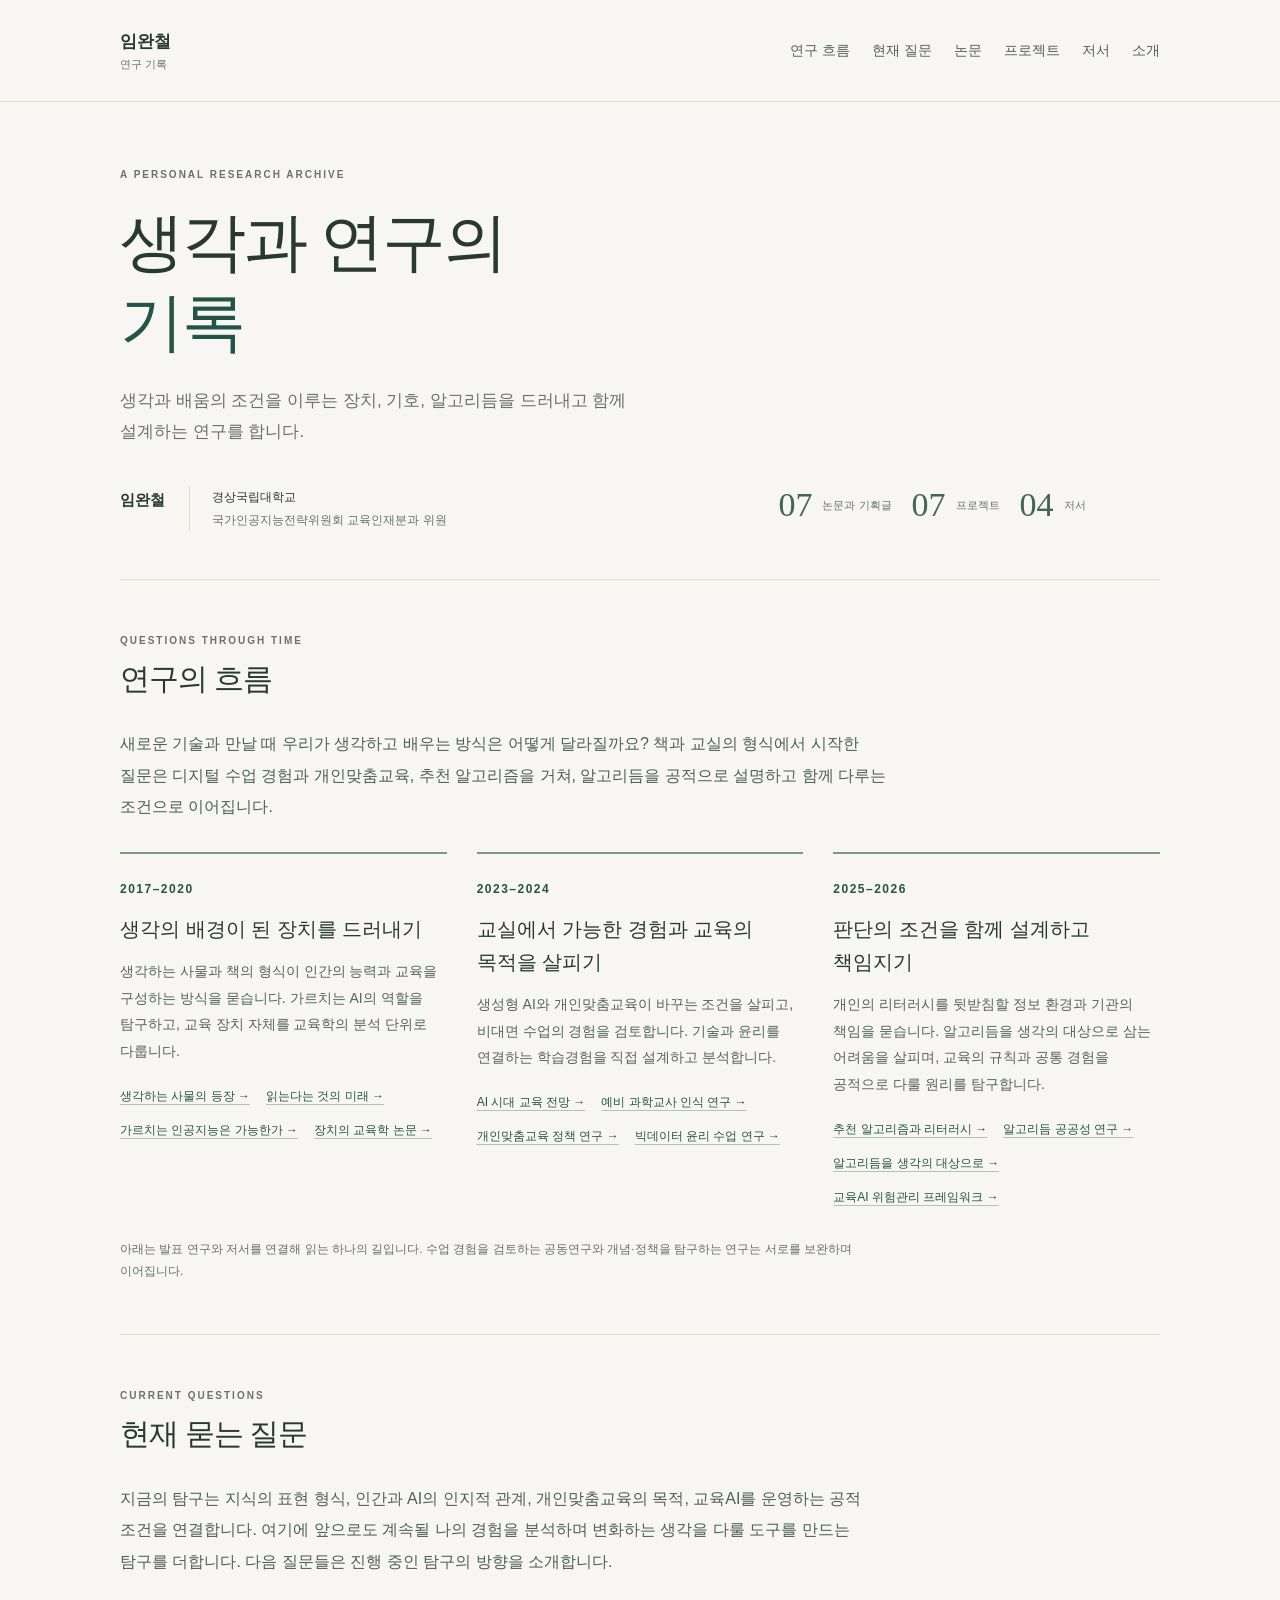
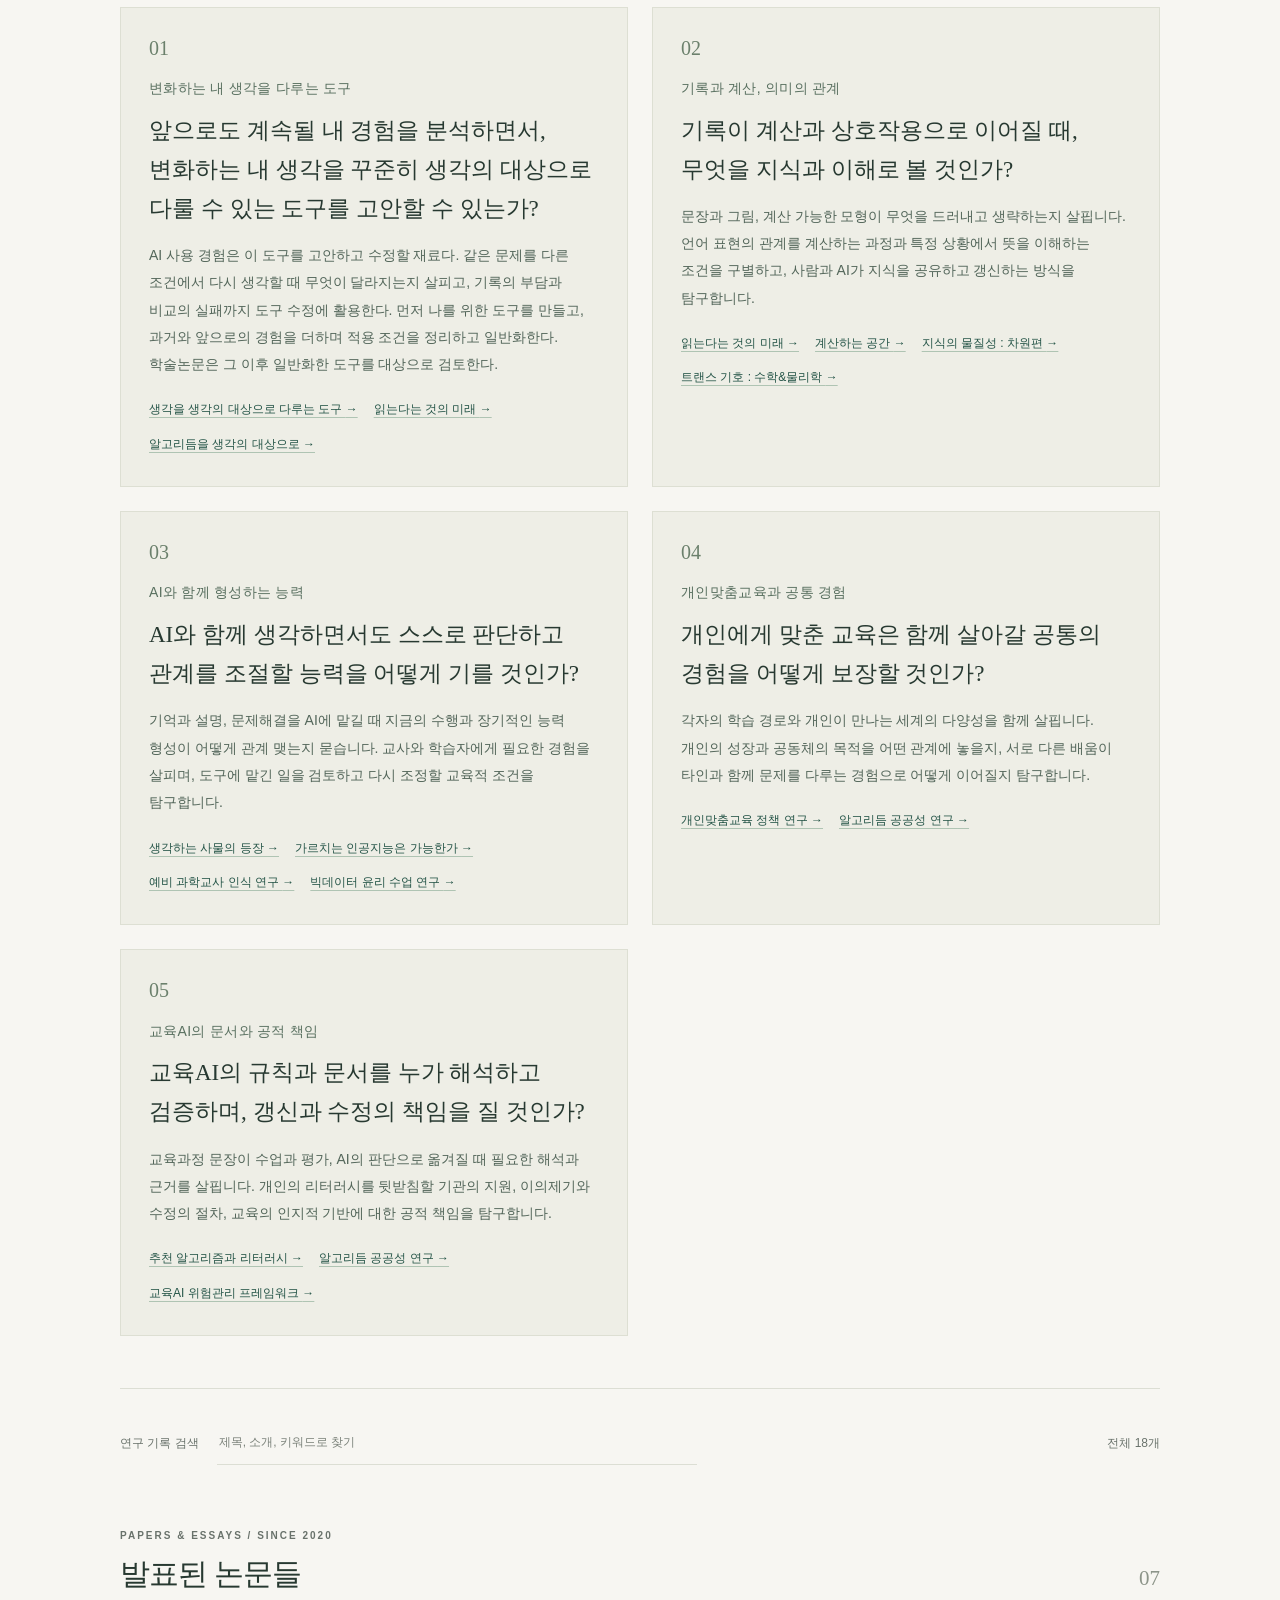
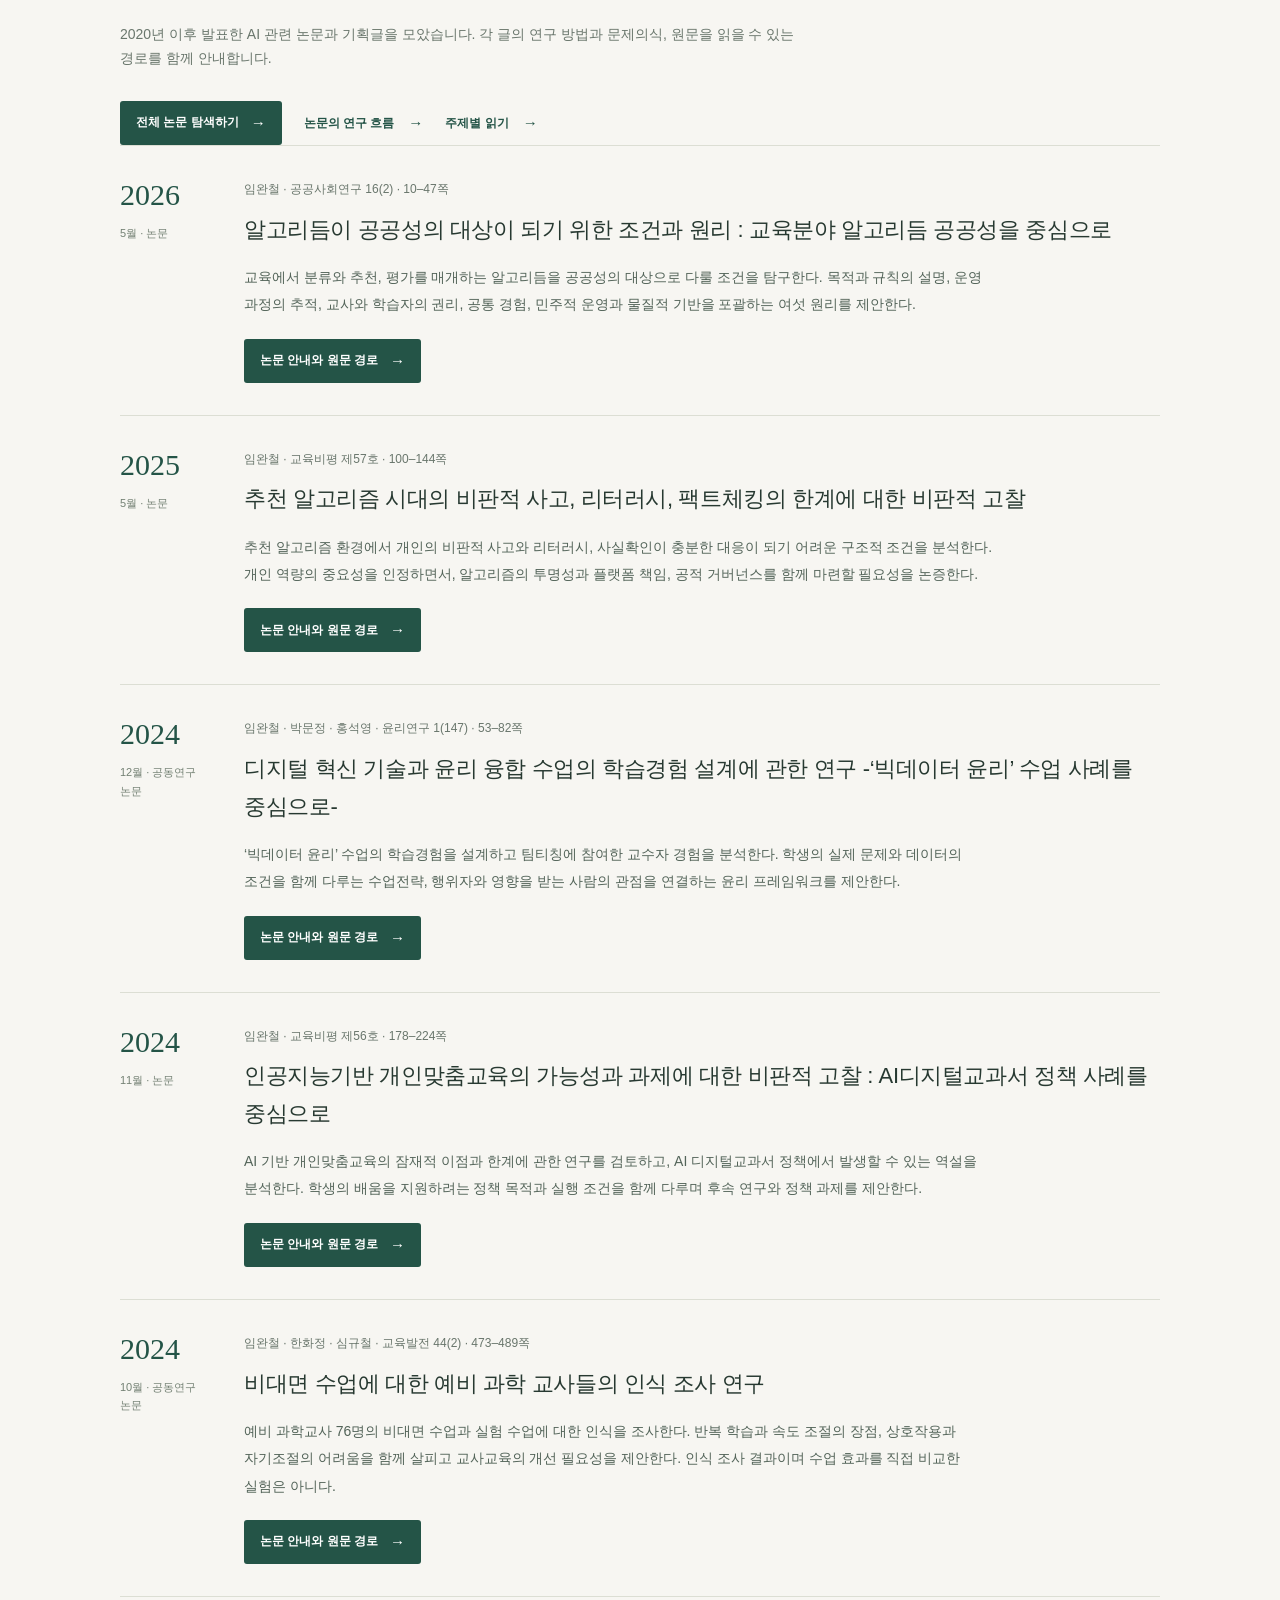
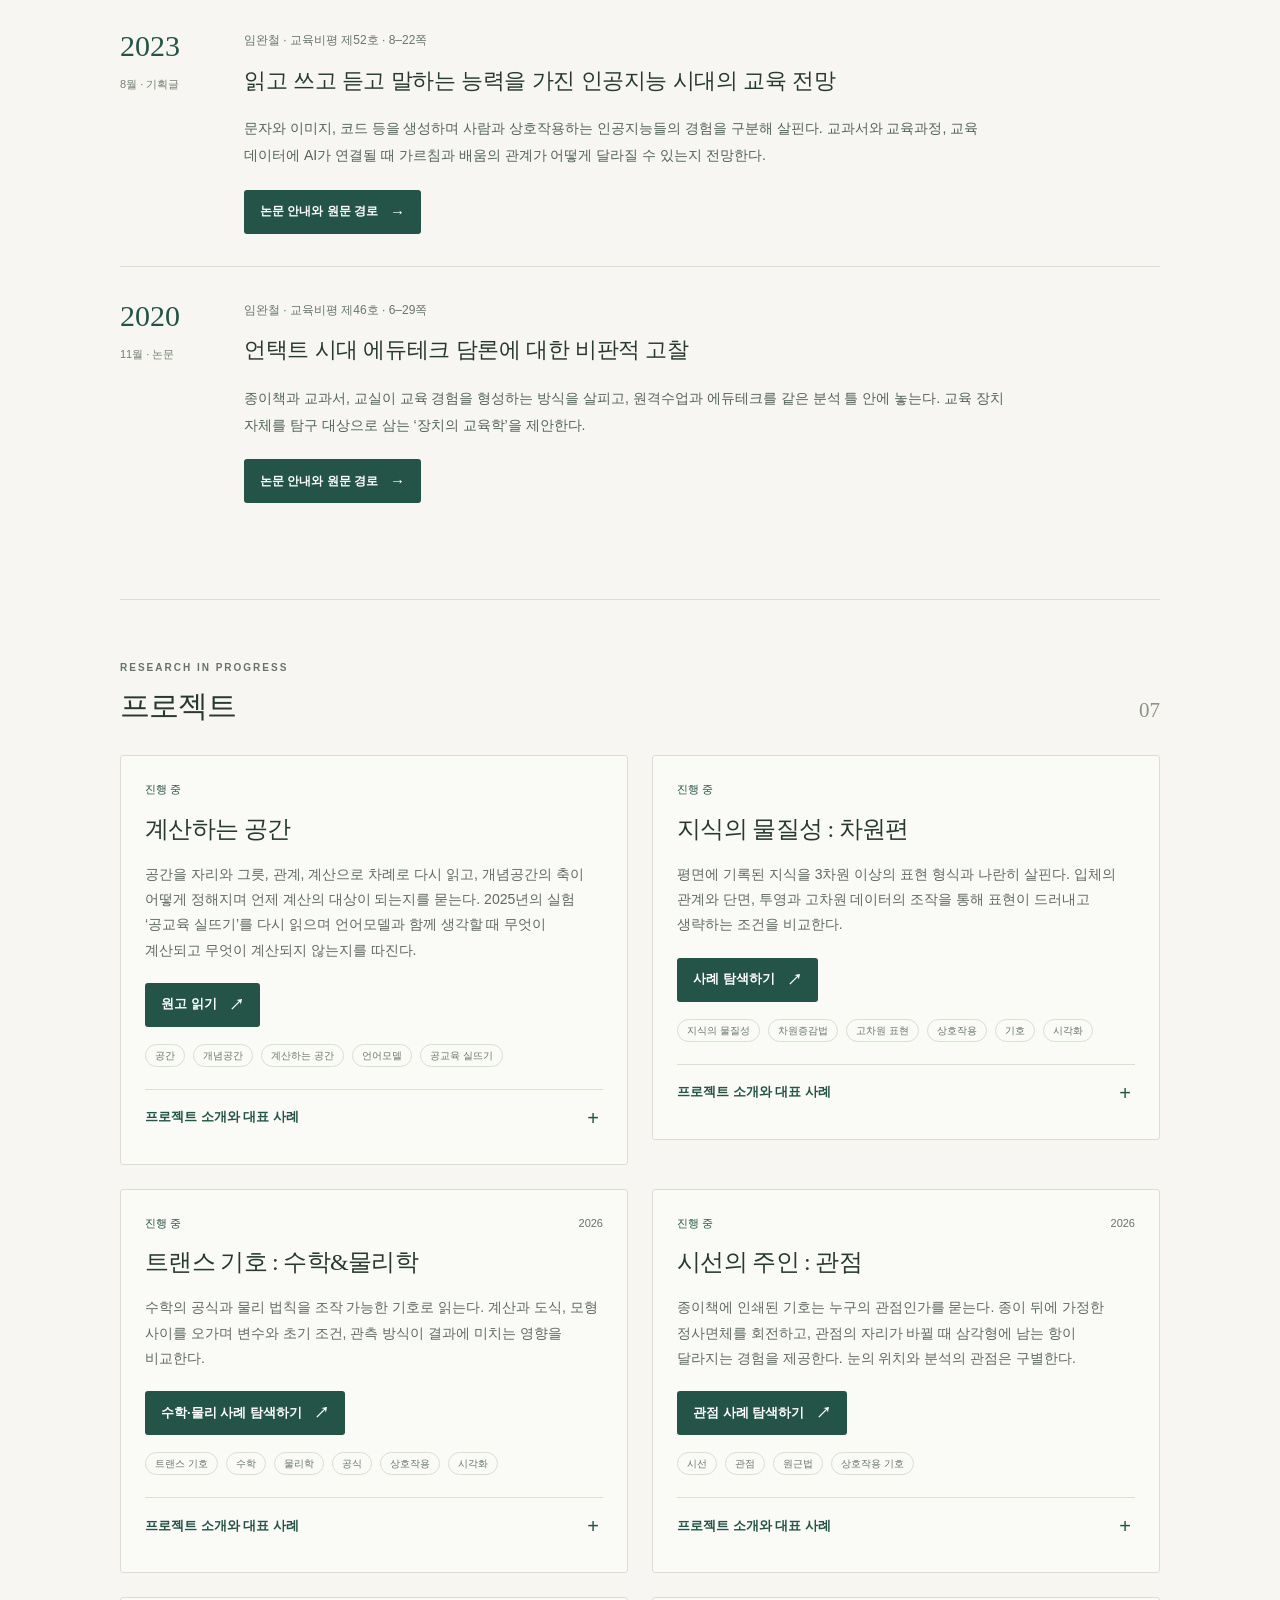
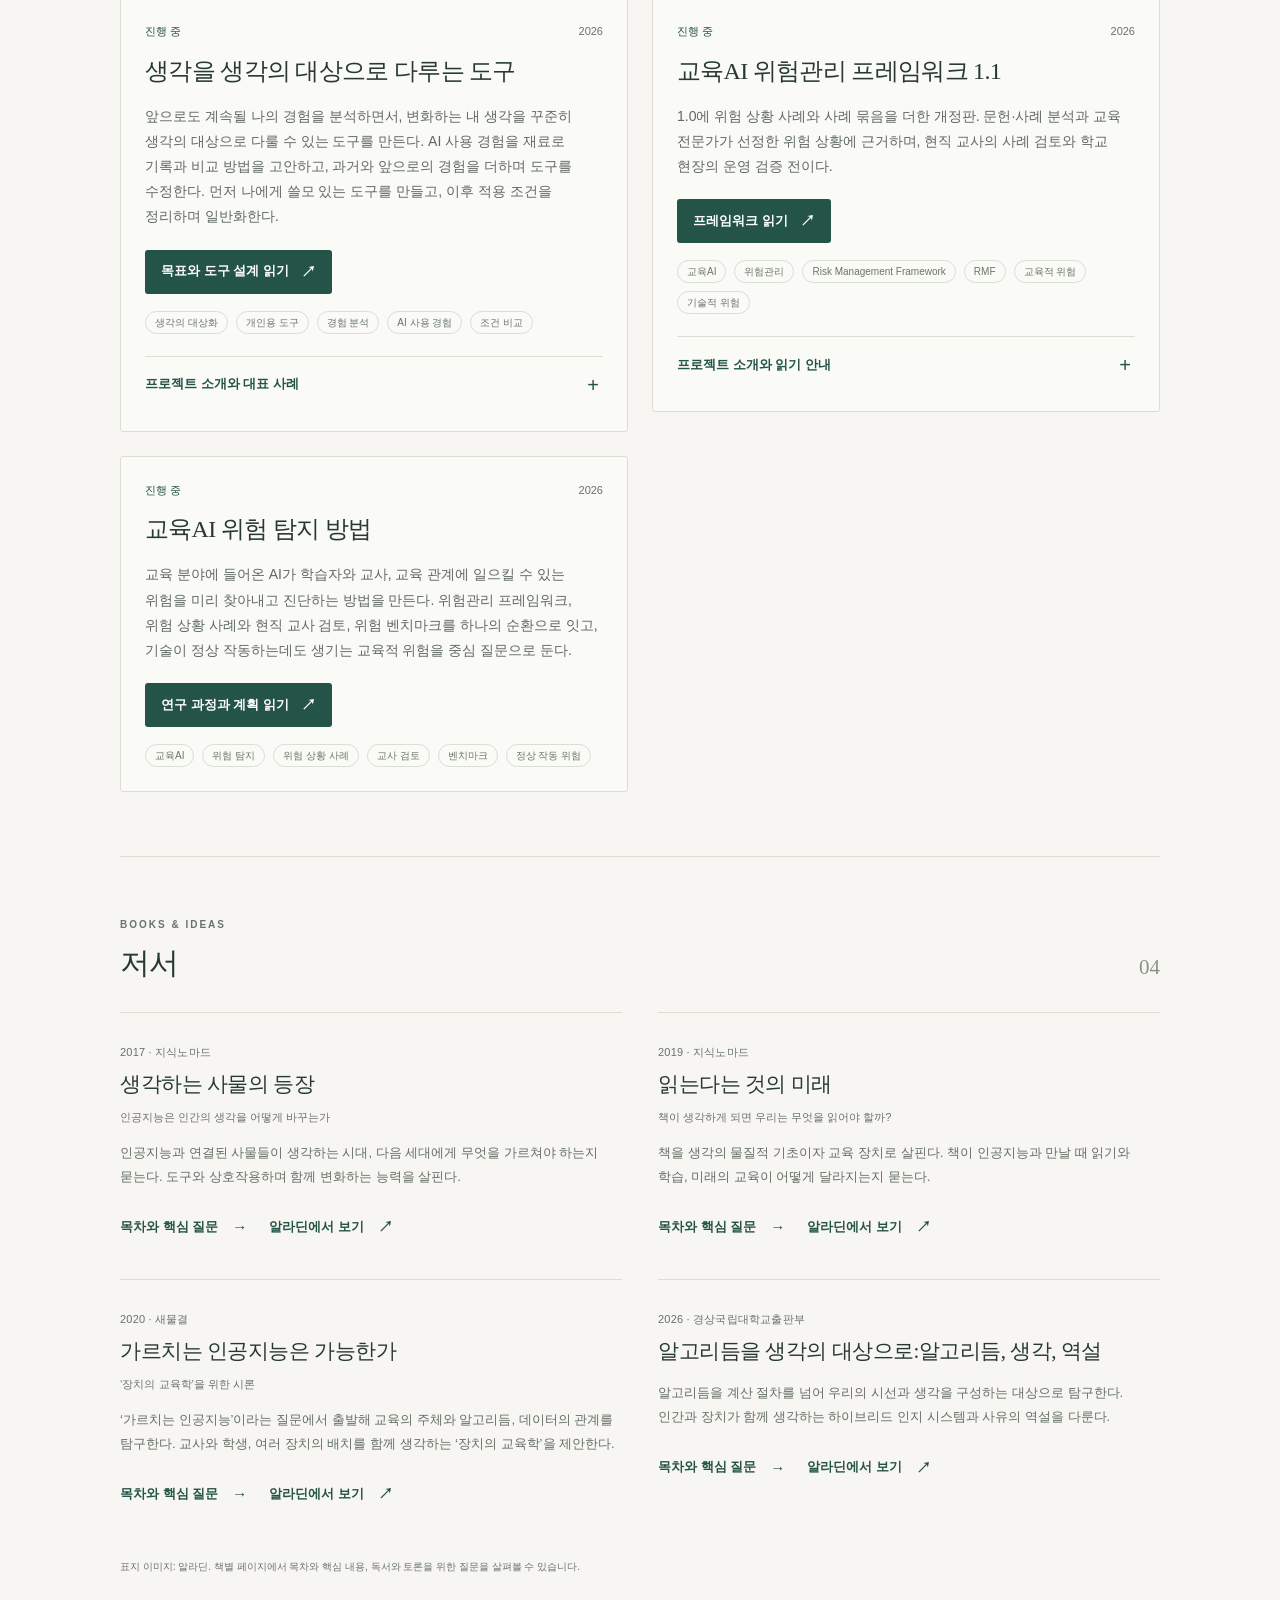
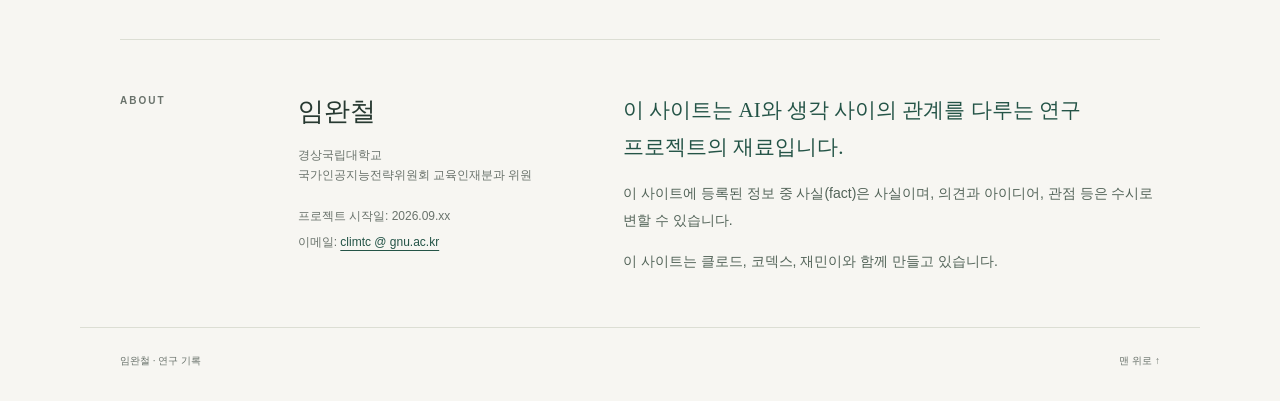
==== commit 42e3c7cc: "Remove the GitHub profile link from the homepage" ====
--- a/index.html
+++ b/index.html
@@ -18,4 +18,4 @@
 <h3>교육AI 위험관리 프레임워크 1.1</h3><p>1.0에 위험 상황 사례와 사례 묶음을 더한 개정판. 문헌·사례 분석과 교육 전문가가 선정한 위험 상황에 근거하며, 현직 교사의 사례 검토와 학교 현장의 운영 검증 전이다.</p><div class="record-links"><a class="text-link project-primary" href="https://climtc.github.io/projects/education-ai-rmf.html" target="_blank" rel="noopener noreferrer">프레임워크 읽기 <span aria-hidden="true">↗</span><span class="sr-only"> (새 창)</span></a></div><div class="tags"><span>교육AI</span><span>위험관리</span><span>Risk Management Framework</span><span>RMF</span><span>교육적 위험</span><span>기술적 위험</span></div><details class="project-details"><summary>프로젝트 소개와 읽기 안내<span class="disclosure-icon" aria-hidden="true"></span></summary><div class="project-detail-content"><p>1.0에 위험 상황 사례와 사례 묶음을 더한 개정판. 문헌·사례 분석과 교육 전문가가 선정한 위험 상황에 근거하며, 현직 교사의 사례 검토와 학교 현장의 운영 검증 전이다.</p><h4>결과물의 형식</h4><p>관리 항목 51개, 요구 391개, 위험 상황 사례 135개와 프로파일 7종을 웹에서 읽을 수 있습니다.</p><h4>공개판 읽기 안내</h4><ul class="project-examples"><li><a class="text-link" href="https://climtc.github.io/projects/education-ai-rmf.html#읽기-안내" target="_blank" rel="noopener noreferrer">읽기 안내 <span aria-hidden="true">↗</span><span class="sr-only"> (새 창)</span></a></li><li><a class="text-link" href="https://climtc.github.io/projects/education-ai-rmf.html#14-원칙" target="_blank" rel="noopener noreferrer">다섯 가지 원칙 <span aria-hidden="true">↗</span><span class="sr-only"> (새 창)</span></a></li><li><a class="text-link" href="https://climtc.github.io/projects/education-ai-rmf.html#6-프로파일" target="_blank" rel="noopener noreferrer">행위자별 프로파일 <span aria-hidden="true">↗</span><span class="sr-only"> (새 창)</span></a></li><li><a class="text-link" href="https://climtc.github.io/projects/education-ai-rmf.html#7-위험-상황-사례" target="_blank" rel="noopener noreferrer">위험 상황 사례 <span aria-hidden="true">↗</span><span class="sr-only"> (새 창)</span></a></li><li><a class="text-link" href="https://climtc.github.io/projects/education-ai-rmf.html#8-적용-방법" target="_blank" rel="noopener noreferrer">적용 방법 <span aria-hidden="true">↗</span><span class="sr-only"> (새 창)</span></a></li><li><a class="text-link" href="https://climtc.github.io/projects/education-ai-rmf.html#부록-C-요약" target="_blank" rel="noopener noreferrer">요약과 한계 <span aria-hidden="true">↗</span><span class="sr-only"> (새 창)</span></a></li></ul><p class="project-example-note">이 공개판은 문헌·사례 분석과 교육 전문가가 선정한 위험 상황에 근거한다. 학교 현장의 운영 검증 전이다(판의 성격은 info 의 nature_ko). 위험 상황 사례(S-nnn)는 가정 상황이다. 실제로 일어난 사건으로 쓰지 않는다. 법령·조항·적용일은 2026년 10월 기준이다. 답하기 전에 현재 시행 판을 확인한다. 요구 수준(기본 요구·확장 요구·검토 권고)을 옮길 때 바꾸지 않는다. 학생 개인 위험등급, 위험 총점·인증 문턱, 생체 감정 추론, 학생 개인 처우용 측정을 이 자료로 만들지 않는다(principles).</p></div></details></div></article><article class="project searchable" data-kind="project" data-search="교육AI 위험 탐지 방법 교육 분야에 들어온 AI가 학습자와 교사, 교육 관계에 일으킬 수 있는 위험을 미리 찾아내고 진단하는 방법을 만든다. 위험관리 프레임워크, 위험 상황 사례와 현직 교사 검토, 위험 벤치마크를 하나의 순환으로 잇고, 기술이 정상 작동하는데도 생기는 교육적 위험을 중심 질문으로 둔다. 교육AI 위험관리 프레임워크·위험 상황 사례·교사 검토·위험 벤치마크의 순환  2026 교육AI 위험 탐지 위험 상황 사례 교사 검토 벤치마크 정상 작동 위험" id="project-edu-ai-risk-detection">
 <div class="project-body"><div class="project-meta"><span class="status ongoing">진행 중</span><span>2026</span></div>
 <h3>교육AI 위험 탐지 방법</h3><p>교육 분야에 들어온 AI가 학습자와 교사, 교육 관계에 일으킬 수 있는 위험을 미리 찾아내고 진단하는 방법을 만든다. 위험관리 프레임워크, 위험 상황 사례와 현직 교사 검토, 위험 벤치마크를 하나의 순환으로 잇고, 기술이 정상 작동하는데도 생기는 교육적 위험을 중심 질문으로 둔다.</p><div class="record-links"><a class="text-link project-primary" href="https://climtc.github.io/projects/education-ai-risk-detection.html" target="_blank" rel="noopener noreferrer">연구 과정과 계획 읽기 <span aria-hidden="true">↗</span><span class="sr-only"> (새 창)</span></a></div><div class="tags"><span>교육AI</span><span>위험 탐지</span><span>위험 상황 사례</span><span>교사 검토</span><span>벤치마크</span><span>정상 작동 위험</span></div></div></article></div></section><section id="books" class="collection"><div class="section-head"><div><span class="eyebrow">BOOKS & IDEAS</span><h2>저서</h2></div><span class="section-count">04</span></div><div class="book-list"><article class="book searchable has-cover" data-kind="book" data-search="생각하는 사물의 등장 인공지능과 연결된 사물들이 생각하는 시대, 다음 세대에게 무엇을 가르쳐야 하는지 묻는다. 도구와 상호작용하며 함께 변화하는 능력을 살핀다. 인공지능은 인간의 생각을 어떻게 바꾸는가 지식노마드 2017 인공지능 생각" id="book-thinking-things"><figure class="book-cover"><img src="https://image.aladin.co.kr/product/11549/43/cover500/k232531600_1.jpg" width="500" height="732" alt="『생각하는 사물의 등장』 책 표지" loading="lazy" decoding="async"><figcaption class="sr-only">표지 출처: 알라딘</figcaption></figure><div class="book-body"><p class="book-meta">2017 · 지식노마드</p><h3>생각하는 사물의 등장</h3><p class="subtitle">인공지능은 인간의 생각을 어떻게 바꾸는가</p><p class="book-summary">인공지능과 연결된 사물들이 생각하는 시대, 다음 세대에게 무엇을 가르쳐야 하는지 묻는다. 도구와 상호작용하며 함께 변화하는 능력을 살핀다.</p><div class="record-links"><a class="text-link guide-link" href="books/thinking-things.html">목차와 핵심 질문 <span aria-hidden="true">→</span></a><a class="text-link" href="https://www.aladin.co.kr/shop/wproduct.aspx?ItemId=115494326" target="_blank" rel="noopener noreferrer">알라딘에서 보기 <span aria-hidden="true">↗</span><span class="sr-only"> (새 창)</span></a></div></div></article><article class="book searchable has-cover" data-kind="book" data-search="읽는다는 것의 미래 책을 생각의 물질적 기초이자 교육 장치로 살핀다. 책이 인공지능과 만날 때 읽기와 학습, 미래의 교육이 어떻게 달라지는지 묻는다. 책이 생각하게 되면 우리는 무엇을 읽어야 할까? 지식노마드 2019 읽기 교육" id="book-future-reading"><figure class="book-cover"><img src="https://image.aladin.co.kr/product/18005/4/cover500/k422534630_1.jpg" width="500" height="724" alt="『읽는다는 것의 미래』 책 표지" loading="lazy" decoding="async"><figcaption class="sr-only">표지 출처: 알라딘</figcaption></figure><div class="book-body"><p class="book-meta">2019 · 지식노마드</p><h3>읽는다는 것의 미래</h3><p class="subtitle">책이 생각하게 되면 우리는 무엇을 읽어야 할까?</p><p class="book-summary">책을 생각의 물질적 기초이자 교육 장치로 살핀다. 책이 인공지능과 만날 때 읽기와 학습, 미래의 교육이 어떻게 달라지는지 묻는다.</p><div class="record-links"><a class="text-link guide-link" href="books/future-reading.html">목차와 핵심 질문 <span aria-hidden="true">→</span></a><a class="text-link" href="https://www.aladin.co.kr/shop/wproduct.aspx?ItemId=180050457" target="_blank" rel="noopener noreferrer">알라딘에서 보기 <span aria-hidden="true">↗</span><span class="sr-only"> (새 창)</span></a></div></div></article><article class="book searchable has-cover" data-kind="book" data-search="가르치는 인공지능은 가능한가 ‘가르치는 인공지능’이라는 질문에서 출발해 교육의 주체와 알고리듬, 데이터의 관계를 탐구한다. 교사와 학생, 여러 장치의 배치를 함께 생각하는 ‘장치의 교육학’을 제안한다. ‘장치의 교육학’을 위한 시론 새물결 2020 인공지능 교육" id="book-teaching-ai"><figure class="book-cover"><img src="https://image.aladin.co.kr/product/25429/84/cover500/8955594275_1.jpg" width="500" height="728" alt="『가르치는 인공지능은 가능한가』 책 표지" loading="lazy" decoding="async"><figcaption class="sr-only">표지 출처: 알라딘</figcaption></figure><div class="book-body"><p class="book-meta">2020 · 새물결</p><h3>가르치는 인공지능은 가능한가</h3><p class="subtitle">‘장치의 교육학’을 위한 시론</p><p class="book-summary">‘가르치는 인공지능’이라는 질문에서 출발해 교육의 주체와 알고리듬, 데이터의 관계를 탐구한다. 교사와 학생, 여러 장치의 배치를 함께 생각하는 ‘장치의 교육학’을 제안한다.</p><div class="record-links"><a class="text-link guide-link" href="books/teaching-ai.html">목차와 핵심 질문 <span aria-hidden="true">→</span></a><a class="text-link" href="https://www.aladin.co.kr/shop/wproduct.aspx?ItemId=254298451" target="_blank" rel="noopener noreferrer">알라딘에서 보기 <span aria-hidden="true">↗</span><span class="sr-only"> (새 창)</span></a></div></div></article><article class="book searchable has-cover" data-kind="book" data-search="알고리듬을 생각의 대상으로:알고리듬, 생각, 역설 알고리듬을 계산 절차를 넘어 우리의 시선과 생각을 구성하는 대상으로 탐구한다. 인간과 장치가 함께 생각하는 하이브리드 인지 시스템과 사유의 역설을 다룬다.  경상국립대학교출판부 2026 알고리듬 생각 역설" id="book-algorithm-thought-paradox"><figure class="book-cover"><img src="https://image.aladin.co.kr/product/38751/80/cover500/8962574136_1.jpg" width="500" height="740" alt="『알고리듬을 생각의 대상으로:알고리듬, 생각, 역설』 책 표지" loading="lazy" decoding="async"><figcaption class="sr-only">표지 출처: 알라딘</figcaption></figure><div class="book-body"><p class="book-meta">2026 · 경상국립대학교출판부</p><h3>알고리듬을 생각의 대상으로:알고리듬, 생각, 역설</h3><p class="book-summary">알고리듬을 계산 절차를 넘어 우리의 시선과 생각을 구성하는 대상으로 탐구한다. 인간과 장치가 함께 생각하는 하이브리드 인지 시스템과 사유의 역설을 다룬다.</p><div class="record-links"><a class="text-link guide-link" href="books/algorithm-thought-paradox.html">목차와 핵심 질문 <span aria-hidden="true">→</span></a><a class="text-link" href="https://www.aladin.co.kr/shop/wproduct.aspx?ItemId=387518062" target="_blank" rel="noopener noreferrer">알라딘에서 보기 <span aria-hidden="true">↗</span><span class="sr-only"> (새 창)</span></a></div></div></article></div><p class="source-note">표지 이미지: 알라딘. 책별 페이지에서 목차와 핵심 내용, 독서와 토론을 위한 질문을 살펴볼 수 있습니다.</p></section><div class="no-results" id="no-results" hidden><h2>검색 결과가 없습니다.</h2><p>다른 제목이나 키워드로 검색해 보세요.</p><button id="reset-search" type="button">전체 기록 보기</button></div>
-<section id="about" class="about"><span class="eyebrow">ABOUT</span><div><h2>임완철</h2><p>경상국립대학교</p><p>국가인공지능전략위원회 교육인재분과 위원</p><div class="about-meta"><p>프로젝트 시작일: 2026.09.xx</p><p>이메일: <a class="about-email" href="mailto:climtc@gnu.ac.kr">climtc @ gnu.ac.kr</a></p></div><a class="text-link" href="https://github.com/climtc" target="_blank" rel="noopener noreferrer">GitHub <span aria-hidden="true">↗</span><span class="sr-only"> (새 창)</span></a></div><div class="about-copy"><p>이 사이트는 AI와 생각 사이의 관계를 다루는 연구 프로젝트의 재료입니다.</p><p>이 사이트에 등록된 정보 중 사실(fact)은 사실이며, 의견과 아이디어, 관점 등은 수시로 변할 수 있습니다.</p><p>이 사이트는 클로드, 코덱스, 재민이와 함께 만들고 있습니다.</p></div></section></main><footer class="site-footer shell"><span>임완철 · 연구 기록</span><a href="#">맨 위로 <span aria-hidden="true">↑</span></a></footer></body></html>+<section id="about" class="about"><span class="eyebrow">ABOUT</span><div><h2>임완철</h2><p>경상국립대학교</p><p>국가인공지능전략위원회 교육인재분과 위원</p><div class="about-meta"><p>프로젝트 시작일: 2026.09.xx</p><p>이메일: <a class="about-email" href="mailto:climtc@gnu.ac.kr">climtc @ gnu.ac.kr</a></p></div></div><div class="about-copy"><p>이 사이트는 AI와 생각 사이의 관계를 다루는 연구 프로젝트의 재료입니다.</p><p>이 사이트에 등록된 정보 중 사실(fact)은 사실이며, 의견과 아이디어, 관점 등은 수시로 변할 수 있습니다.</p><p>이 사이트는 클로드, 코덱스, 재민이와 함께 만들고 있습니다.</p></div></section></main><footer class="site-footer shell"><span>임완철 · 연구 기록</span><a href="#">맨 위로 <span aria-hidden="true">↑</span></a></footer></body></html>
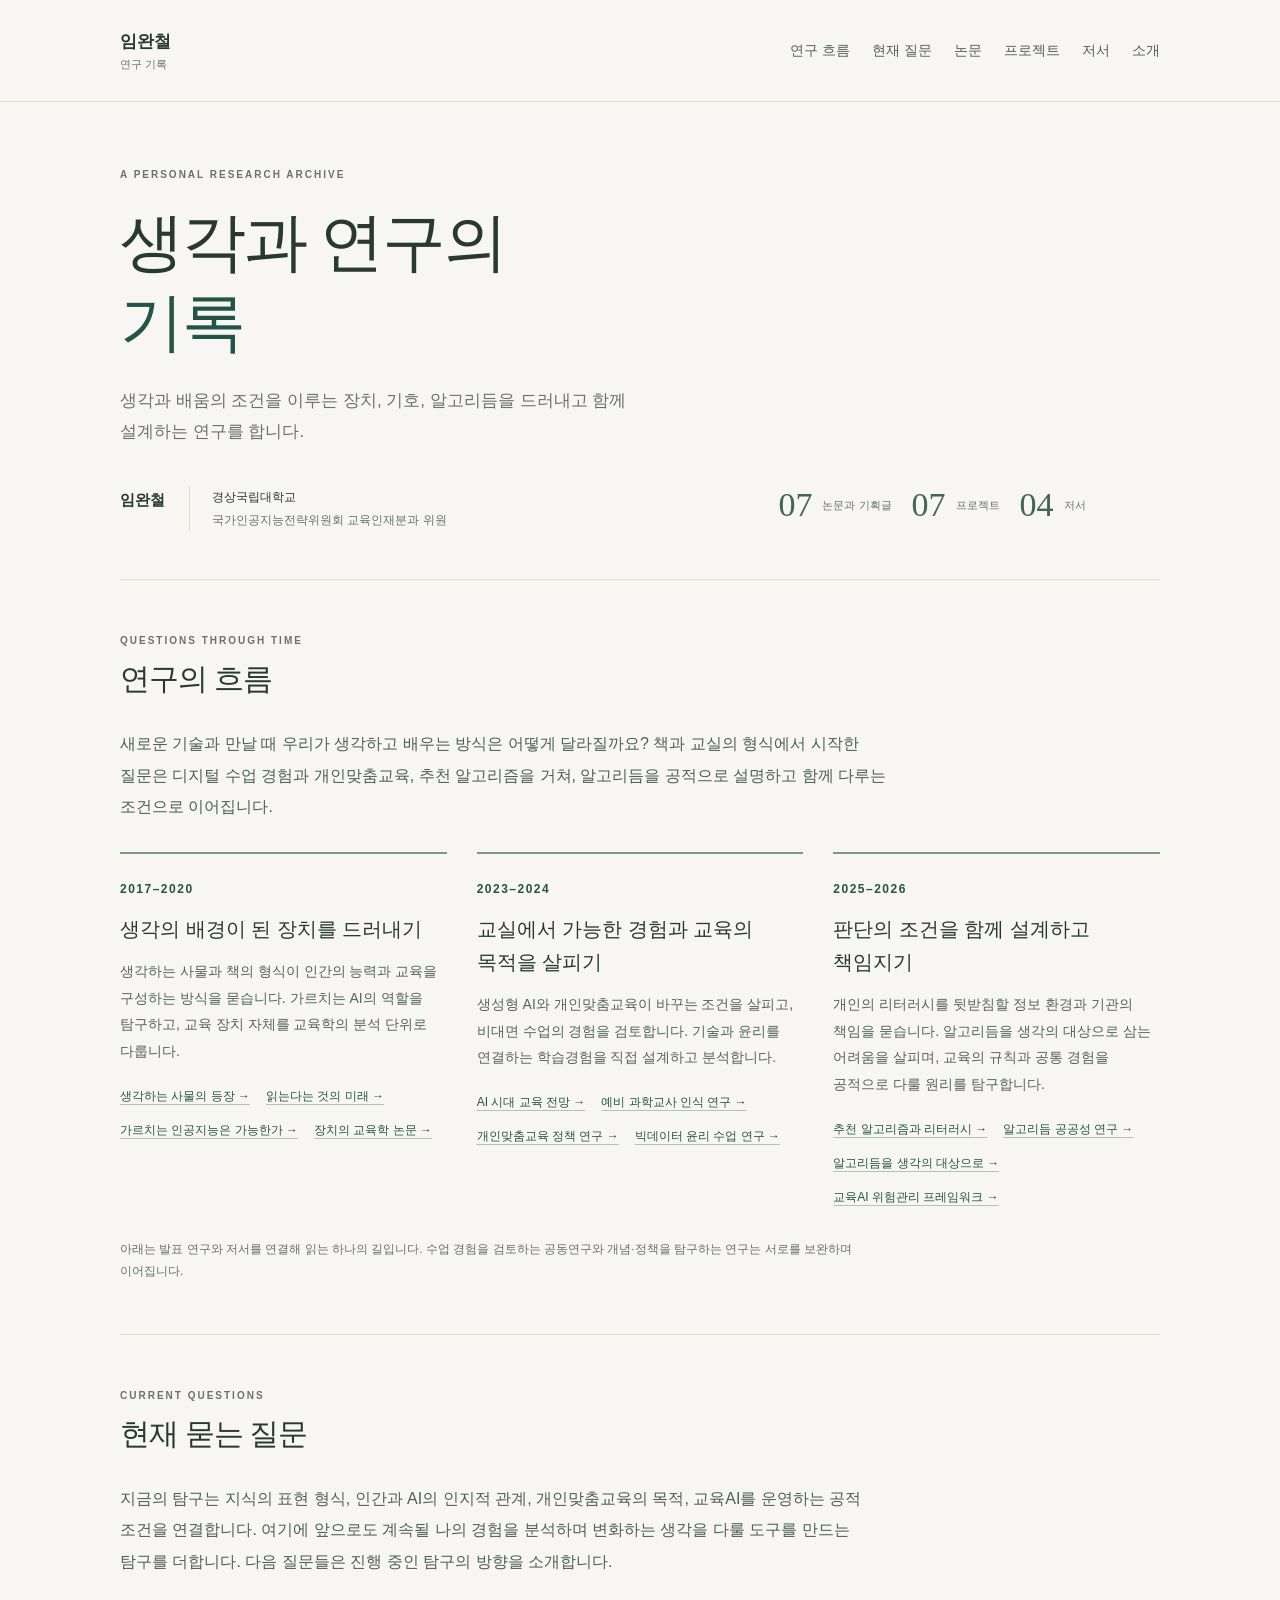
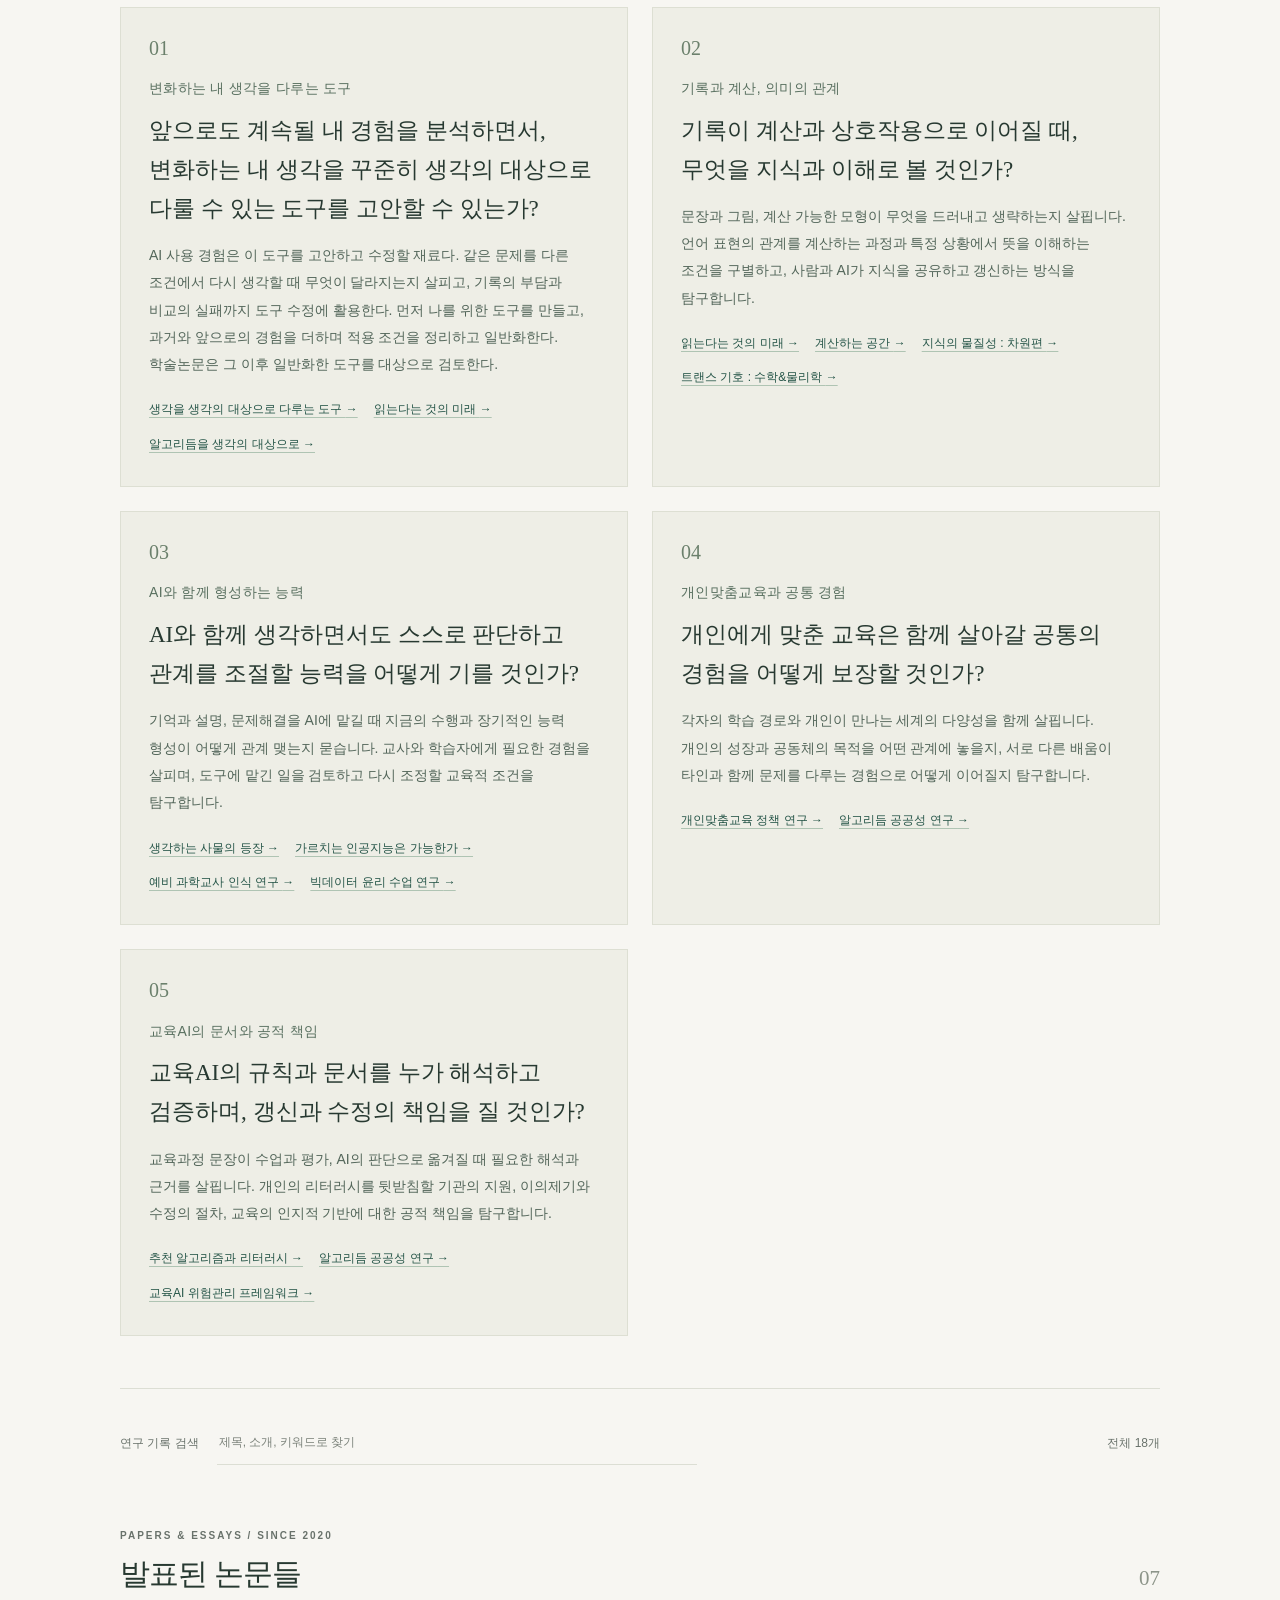
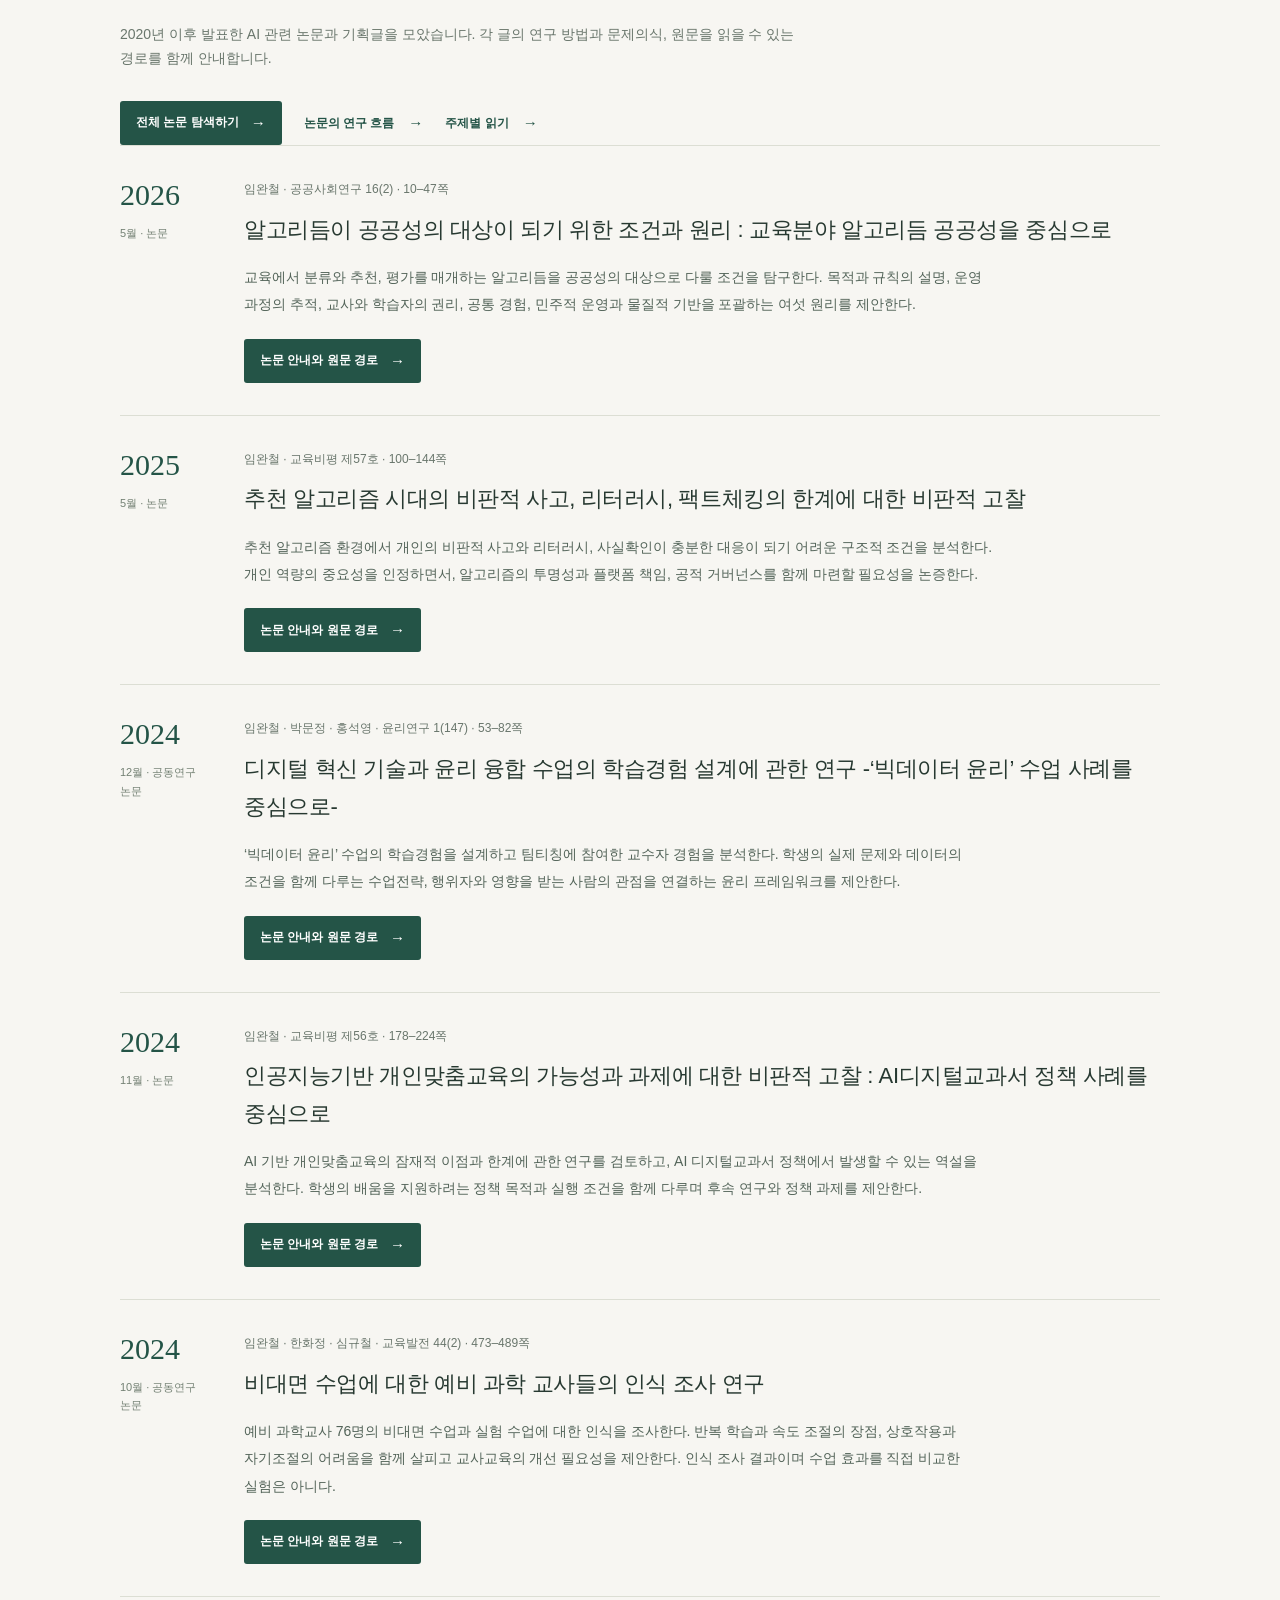
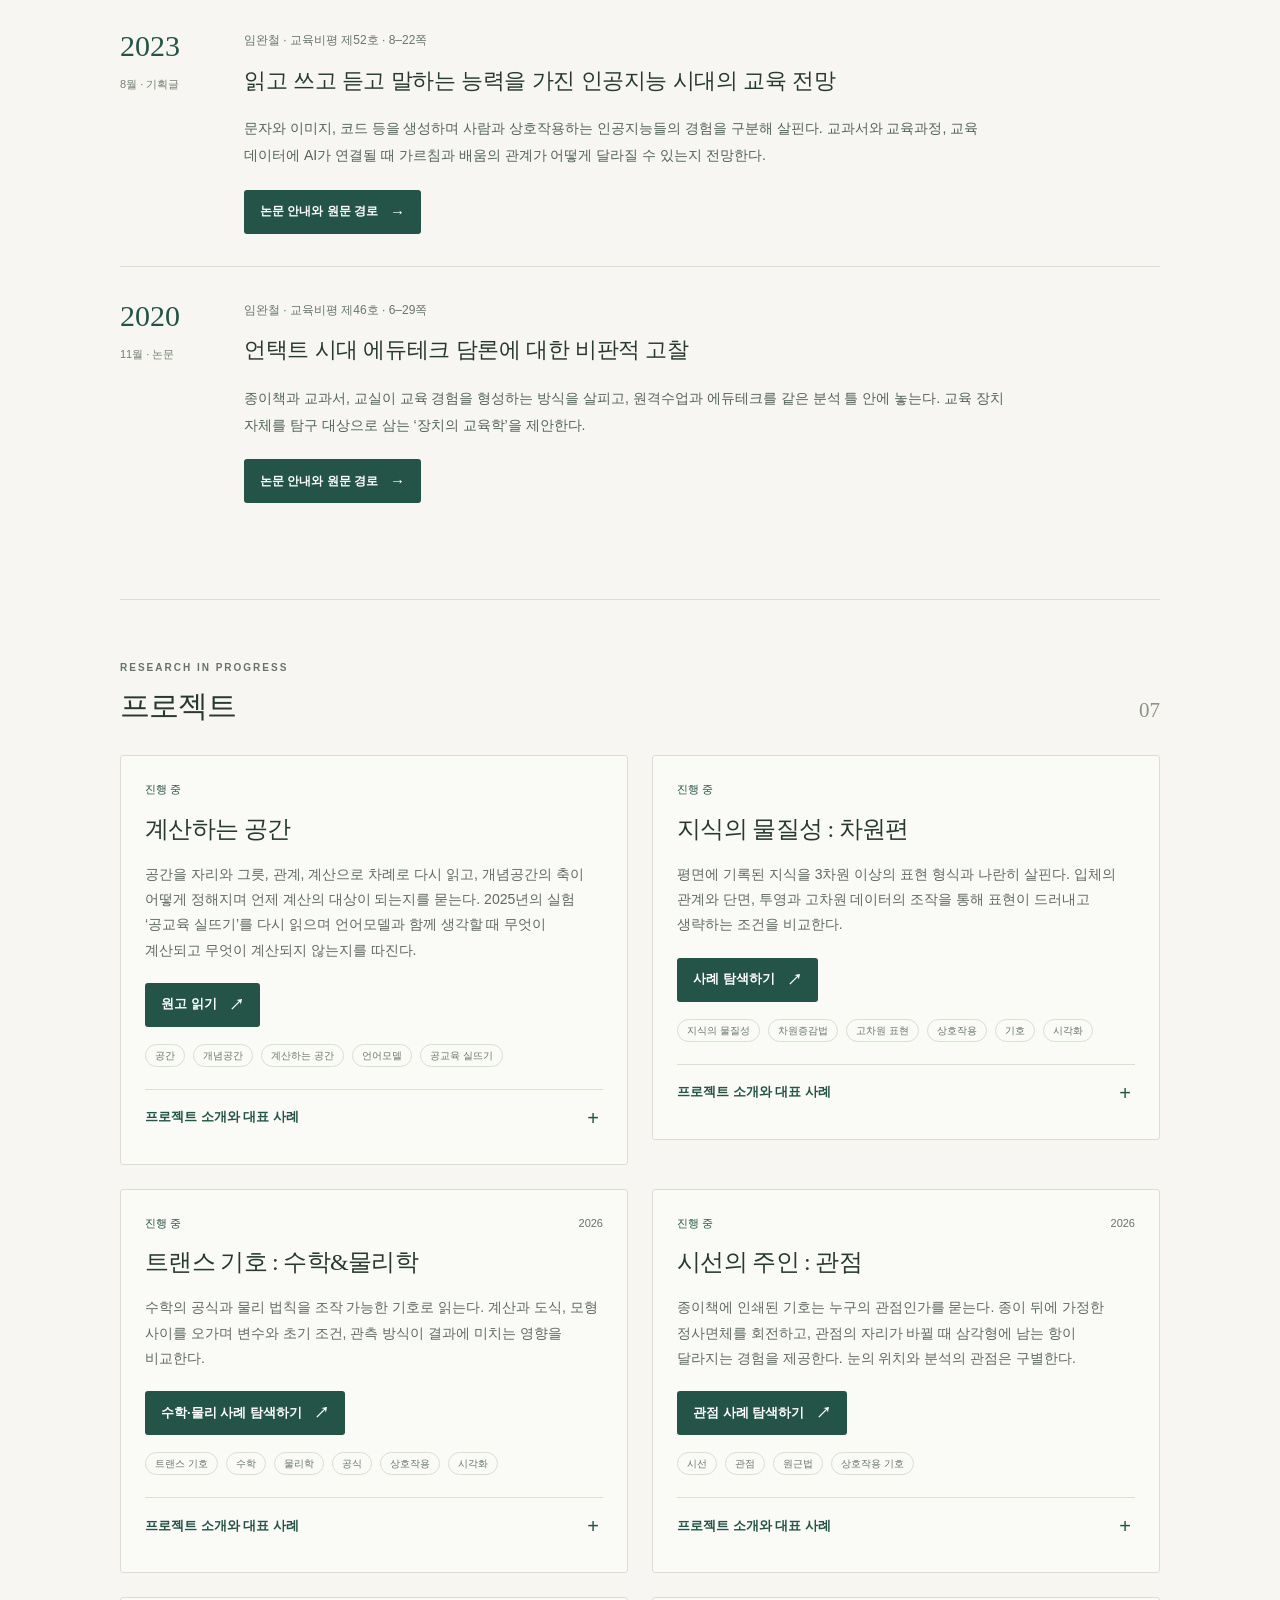
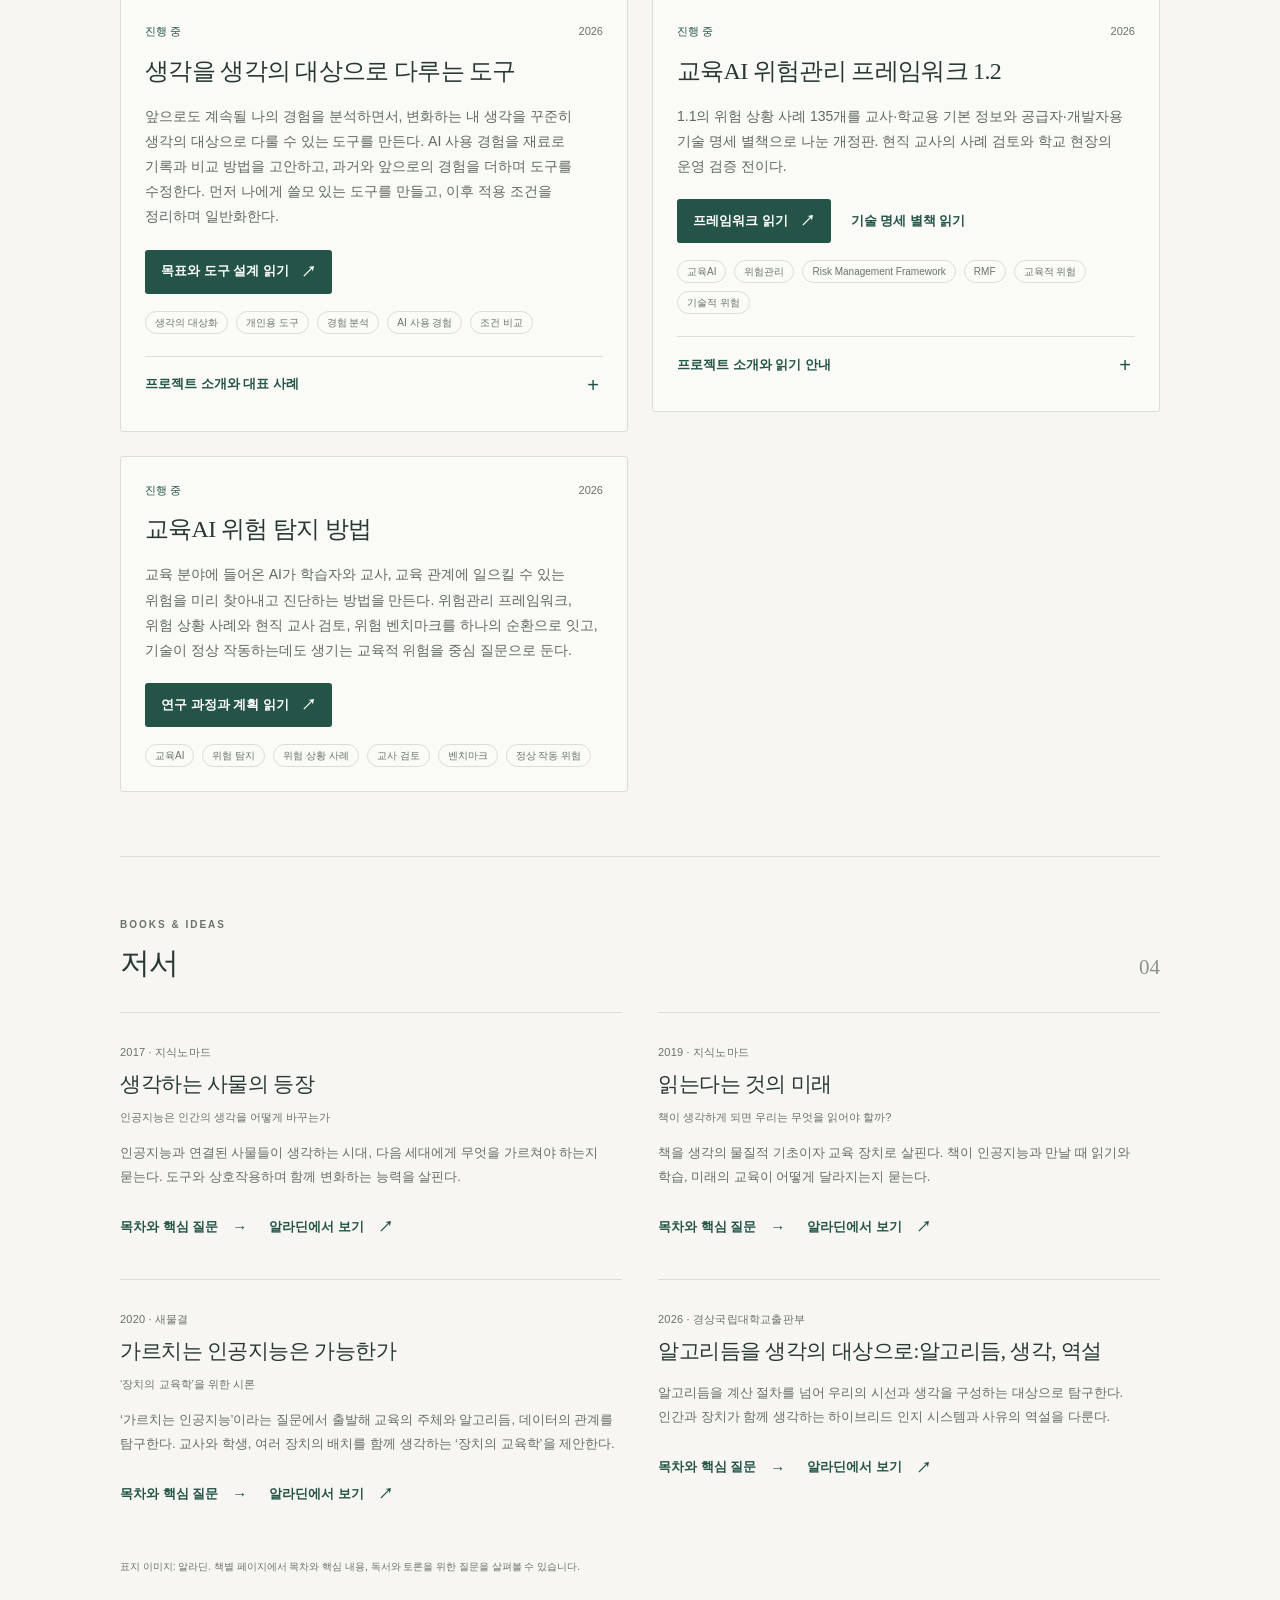
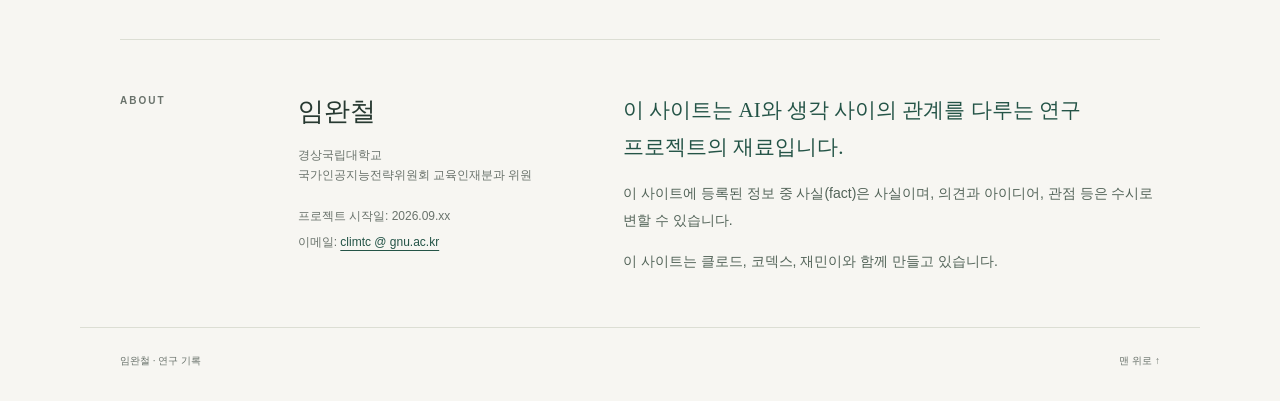
==== commit 0b1b4eca: "Publish RMF 1.2 homepage entries" ====
--- a/index.html
+++ b/index.html
@@ -13,9 +13,9 @@
 <div class="project-body"><div class="project-meta"><span class="status ongoing">진행 중</span><span>2026</span></div>
 <h3>시선의 주인 : 관점</h3><p>종이책에 인쇄된 기호는 누구의 관점인가를 묻는다. 종이 뒤에 가정한 정사면체를 회전하고, 관점의 자리가 바뀔 때 삼각형에 남는 항이 달라지는 경험을 제공한다. 눈의 위치와 분석의 관점은 구별한다.</p><div class="record-links"><a class="text-link project-primary" href="https://climtc.github.io/teaching-learning-perspectives/viewpoint-lab.html" target="_blank" rel="noopener noreferrer">관점 사례 탐색하기 <span aria-hidden="true">↗</span><span class="sr-only"> (새 창)</span></a></div><div class="tags"><span>시선</span><span>관점</span><span>원근법</span><span>상호작용 기호</span></div><details class="project-details"><summary>프로젝트 소개와 대표 사례<span class="disclosure-icon" aria-hidden="true"></span></summary><div class="project-detail-content"><p>종이책에 인쇄된, 특정 현상을 추상화하기 위해 사용된 기호는 누구의 관점인가. 교육 현상을 공부하는 독자가 도식에 고정된 질문과 관계 선택을 함께 읽고 바꾸어 볼 수 있는 장치를 탐구한다.</p><p>첫 사례는 비고츠키의 매개된 행위 도식에서 출발한다. 『Mind in Society』 40쪽의 S–R–X는 자극, 반응, 보조 기호의 표기이며 후대의 주체–대상–매개물 삼각형과 구별한다. 학습자, 학습대상, 매개물, 연구자를 가상 정사면체의 네 꼭지점에 놓고, 한 꼭지점을 관점 자리에 맞추면 종이에는 다른 세 꼭지점이 남도록 한다. 이 사면체는 설명을 위해 가정한 장치이며 비고츠키의 원래 모형이나 실제 참여자의 경험으로 주장하지 않는다.</p><p>정사면체의 꼭지점 이름과 연결은 고정하고 입체를 회전한다. 관점 자리에 오는 항이 달라지면 종이에 남길 삼각형의 항도 바뀐다. 한 장을 고정해 두고 다른 방향의 결과와 비교할 수 있다. 입체를 밖에서 보는 카메라의 이동과 도식의 관점 변경을 구별한다. 이 경험이 교육의 이해를 더 풍부하게 하는지는 검토할 가설이며 같은 내용을 제공하는 정적 다중 도식과 비교해 확인해야 한다.</p><p>파노프스키는 원근법이 전제한 고정된 하나의 눈과 균질한 수학적 공간을 실제 지각의 조건과 구별하고, 뒤러와 안토넬로의 서재에서 관람자의 자리를 비교했다. 이 직접 논의와 구별하여 왜상, 거울, 극장, 두루마리와 다중 사진으로 질문을 확장한다. 이들 모두를 파노프스키 자신의 사례로 귀속하지 않는다.</p><p>원작의 공간과 관람 움직임은 디지털 모형 이전에도 존재했다. 평면의 도식, 단면과 여러 이미지로도 조건을 설명할 수 있다. 모형의 광학 계산은 실제 인간의 지각을 그대로 재현하거나 감시와 교육의 사회적 권력을 입증하지 않으며, 차원을 늘리는 것만으로 편향이나 이해의 문제가 해소된다고 가정하지 않는다.</p><h4>결과물의 형식</h4><p>각 사례의 위쪽에는 평면 표현과 조작 가능한 모형이, 아래쪽에는 독립적으로 스크롤하는 읽을 자료가 놓인다. 모형에서는 확대와 배율 변경, 조건 선택과 유형별 재생을 사용할 수 있다. 재생은 사례에 따라 실제 시간 전개를 보여 주거나, 단계를 전환하고 서로 다른 조건을 비교하는 방식으로 작동한다.</p><h4>대표 사례</h4><ul class="project-examples"><li><a class="text-link" href="https://climtc.github.io/teaching-learning-perspectives/viewpoint-owner.html" target="_blank" rel="noopener noreferrer">도식이 고른 관점 <span aria-hidden="true">↗</span><span class="sr-only"> (새 창)</span></a></li><li><a class="text-link" href="https://climtc.github.io/teaching-learning-perspectives/perspective.html" target="_blank" rel="noopener noreferrer">원근법 <span aria-hidden="true">↗</span><span class="sr-only"> (새 창)</span></a></li><li><a class="text-link" href="https://climtc.github.io/teaching-learning-perspectives/panopticon-visibility.html" target="_blank" rel="noopener noreferrer">판옵티콘 <span aria-hidden="true">↗</span><span class="sr-only"> (새 창)</span></a></li><li><a class="text-link" href="https://climtc.github.io/teaching-learning-perspectives/study-viewpoints.html" target="_blank" rel="noopener noreferrer">뒤러와 안토넬로의 서재 <span aria-hidden="true">↗</span><span class="sr-only"> (새 창)</span></a></li></ul><p class="project-example-note">같은 정사면체를 회전하여 관점 자리에 오는 꼭지점과 종이에 남는 세 꼭지점을 비교한다. 고정해 둔 한 장은 이후 회전과 관계없이 그대로 남는다. 가상 입체와 실제 원문 도식, 설명 장치와 참여자의 경험을 구별한다.</p></div></details></div></article><article class="project searchable" data-kind="project" data-search="생각을 생각의 대상으로 다루는 도구 앞으로도 계속될 나의 경험을 분석하면서, 변화하는 내 생각을 꾸준히 생각의 대상으로 다룰 수 있는 도구를 만든다. AI 사용 경험을 재료로 기록과 비교 방법을 고안하고, 과거와 앞으로의 경험을 더하며 도구를 수정한다. 먼저 나에게 쓸모 있는 도구를 만들고, 이후 적용 조건을 정리하며 일반화한다. 나의 경험으로 만들고 고치는 개인용 도구  2026 생각의 대상화 개인용 도구 경험 분석 AI 사용 경험 조건 비교" id="project-thought-tool">
 <div class="project-body"><div class="project-meta"><span class="status ongoing">진행 중</span><span>2026</span></div>
-<h3>생각을 생각의 대상으로 다루는 도구</h3><p>앞으로도 계속될 나의 경험을 분석하면서, 변화하는 내 생각을 꾸준히 생각의 대상으로 다룰 수 있는 도구를 만든다. AI 사용 경험을 재료로 기록과 비교 방법을 고안하고, 과거와 앞으로의 경험을 더하며 도구를 수정한다. 먼저 나에게 쓸모 있는 도구를 만들고, 이후 적용 조건을 정리하며 일반화한다.</p><div class="record-links"><a class="text-link project-primary" href="https://climtc.github.io/projects/thought-tool.html" target="_blank" rel="noopener noreferrer">목표와 도구 설계 읽기 <span aria-hidden="true">↗</span><span class="sr-only"> (새 창)</span></a></div><div class="tags"><span>생각의 대상화</span><span>개인용 도구</span><span>경험 분석</span><span>AI 사용 경험</span><span>조건 비교</span></div><details class="project-details"><summary>프로젝트 소개와 대표 사례<span class="disclosure-icon" aria-hidden="true"></span></summary><div class="project-detail-content"><p>지금의 목표는 앞으로도 계속될 내 경험을 분석할 도구를 만드는 것이다. AI를 사용하며 질문과 표현을 바꾸고 무엇을 받아들일지 판단하는 경험을 설계 재료로 삼는다.</p><p>다시 볼 장면을 짧게 기록하고, 이전 판단과 지금 판단의 조건과 변화를 비교한다. 같은 문제의 지속과 문제 자체의 변경을 구별하며, 기록 부담과 실패를 바탕으로 도구도 고친다.</p><p>먼저 나에게 쓸모 있는 도구를 만들고, 과거와 앞으로의 경험을 추가하면서 적용 조건을 정리하고 일반화한다. 학술논문은 일반화한 도구를 대상으로 검토하는 후속 작업으로 남긴다.</p><h4>결과물의 형식</h4><p>개인용 도구 설계 v0.2와 짧은 장면 기록지, 재방문 기록지로 시작한다. 공개 페이지에서 목표와 사용 제안, 현재 풀고 있는 문제를 읽을 수 있다. 실제 경험의 원문은 로컬에서 관리한다.</p><h4>대표 사례</h4><ul class="project-examples"><li><a class="text-link" href="https://climtc.github.io/projects/thought-tool.html#tool-design" target="_blank" rel="noopener noreferrer">도구의 최소 구성 <span aria-hidden="true">↗</span><span class="sr-only"> (새 창)</span></a></li><li><a class="text-link" href="https://climtc.github.io/projects/thought-tool.html#same-problem" target="_blank" rel="noopener noreferrer">같은 문제를 다른 조건에서 생각하기 <span aria-hidden="true">↗</span><span class="sr-only"> (새 창)</span></a></li><li><a class="text-link" href="https://climtc.github.io/projects/thought-tool.html#first-use" target="_blank" rel="noopener noreferrer">처음 써 보는 방법 <span aria-hidden="true">↗</span><span class="sr-only"> (새 창)</span></a></li><li><a class="text-link" href="https://climtc.github.io/projects/thought-tool.html#open-problems" target="_blank" rel="noopener noreferrer">현재 풀고 있는 문제들 <span aria-hidden="true">↗</span><span class="sr-only"> (새 창)</span></a></li></ul><p class="project-example-note">2026-10-12 · 개인용 도구를 설계하는 단계. 사용 제안과 기록지 초안을 마련했으며, 실제 지속 사용과 일반화는 앞으로 진행한다.</p></div></details></div></article><article class="project searchable" data-kind="project" data-search="교육AI 위험관리 프레임워크 1.1 1.0에 위험 상황 사례와 사례 묶음을 더한 개정판. 문헌·사례 분석과 교육 전문가가 선정한 위험 상황에 근거하며, 현직 교사의 사례 검토와 학교 현장의 운영 검증 전이다. Education AI Risk Management Framework 1.1  2026 교육AI 위험관리 Risk Management Framework RMF 교육적 위험 기술적 위험" id="project-edu-ai-rmf">
+<h3>생각을 생각의 대상으로 다루는 도구</h3><p>앞으로도 계속될 나의 경험을 분석하면서, 변화하는 내 생각을 꾸준히 생각의 대상으로 다룰 수 있는 도구를 만든다. AI 사용 경험을 재료로 기록과 비교 방법을 고안하고, 과거와 앞으로의 경험을 더하며 도구를 수정한다. 먼저 나에게 쓸모 있는 도구를 만들고, 이후 적용 조건을 정리하며 일반화한다.</p><div class="record-links"><a class="text-link project-primary" href="https://climtc.github.io/projects/thought-tool.html" target="_blank" rel="noopener noreferrer">목표와 도구 설계 읽기 <span aria-hidden="true">↗</span><span class="sr-only"> (새 창)</span></a></div><div class="tags"><span>생각의 대상화</span><span>개인용 도구</span><span>경험 분석</span><span>AI 사용 경험</span><span>조건 비교</span></div><details class="project-details"><summary>프로젝트 소개와 대표 사례<span class="disclosure-icon" aria-hidden="true"></span></summary><div class="project-detail-content"><p>지금의 목표는 앞으로도 계속될 내 경험을 분석할 도구를 만드는 것이다. AI를 사용하며 질문과 표현을 바꾸고 무엇을 받아들일지 판단하는 경험을 설계 재료로 삼는다.</p><p>다시 볼 장면을 짧게 기록하고, 이전 판단과 지금 판단의 조건과 변화를 비교한다. 같은 문제의 지속과 문제 자체의 변경을 구별하며, 기록 부담과 실패를 바탕으로 도구도 고친다.</p><p>먼저 나에게 쓸모 있는 도구를 만들고, 과거와 앞으로의 경험을 추가하면서 적용 조건을 정리하고 일반화한다. 학술논문은 일반화한 도구를 대상으로 검토하는 후속 작업으로 남긴다.</p><h4>결과물의 형식</h4><p>개인용 도구 설계 v0.2와 짧은 장면 기록지, 재방문 기록지로 시작한다. 공개 페이지에서 목표와 사용 제안, 현재 풀고 있는 문제를 읽을 수 있다. 실제 경험의 원문은 로컬에서 관리한다.</p><h4>대표 사례</h4><ul class="project-examples"><li><a class="text-link" href="https://climtc.github.io/projects/thought-tool.html#tool-design" target="_blank" rel="noopener noreferrer">도구의 최소 구성 <span aria-hidden="true">↗</span><span class="sr-only"> (새 창)</span></a></li><li><a class="text-link" href="https://climtc.github.io/projects/thought-tool.html#same-problem" target="_blank" rel="noopener noreferrer">같은 문제를 다른 조건에서 생각하기 <span aria-hidden="true">↗</span><span class="sr-only"> (새 창)</span></a></li><li><a class="text-link" href="https://climtc.github.io/projects/thought-tool.html#first-use" target="_blank" rel="noopener noreferrer">처음 써 보는 방법 <span aria-hidden="true">↗</span><span class="sr-only"> (새 창)</span></a></li><li><a class="text-link" href="https://climtc.github.io/projects/thought-tool.html#open-problems" target="_blank" rel="noopener noreferrer">현재 풀고 있는 문제들 <span aria-hidden="true">↗</span><span class="sr-only"> (새 창)</span></a></li></ul><p class="project-example-note">2026-10-12 · 개인용 도구를 설계하는 단계. 사용 제안과 기록지 초안을 마련했으며, 실제 지속 사용과 일반화는 앞으로 진행한다.</p></div></details></div></article><article class="project searchable" data-kind="project" data-search="교육AI 위험관리 프레임워크 1.2 1.1의 위험 상황 사례 135개를 교사·학교용 기본 정보와 공급자·개발자용 기술 명세 별책으로 나눈 개정판. 현직 교사의 사례 검토와 학교 현장의 운영 검증 전이다. Education AI Risk Management Framework 1.2  2026 교육AI 위험관리 Risk Management Framework RMF 교육적 위험 기술적 위험" id="project-edu-ai-rmf">
 <div class="project-body"><div class="project-meta"><span class="status ongoing">진행 중</span><span>2026</span></div>
-<h3>교육AI 위험관리 프레임워크 1.1</h3><p>1.0에 위험 상황 사례와 사례 묶음을 더한 개정판. 문헌·사례 분석과 교육 전문가가 선정한 위험 상황에 근거하며, 현직 교사의 사례 검토와 학교 현장의 운영 검증 전이다.</p><div class="record-links"><a class="text-link project-primary" href="https://climtc.github.io/projects/education-ai-rmf.html" target="_blank" rel="noopener noreferrer">프레임워크 읽기 <span aria-hidden="true">↗</span><span class="sr-only"> (새 창)</span></a></div><div class="tags"><span>교육AI</span><span>위험관리</span><span>Risk Management Framework</span><span>RMF</span><span>교육적 위험</span><span>기술적 위험</span></div><details class="project-details"><summary>프로젝트 소개와 읽기 안내<span class="disclosure-icon" aria-hidden="true"></span></summary><div class="project-detail-content"><p>1.0에 위험 상황 사례와 사례 묶음을 더한 개정판. 문헌·사례 분석과 교육 전문가가 선정한 위험 상황에 근거하며, 현직 교사의 사례 검토와 학교 현장의 운영 검증 전이다.</p><h4>결과물의 형식</h4><p>관리 항목 51개, 요구 391개, 위험 상황 사례 135개와 프로파일 7종을 웹에서 읽을 수 있습니다.</p><h4>공개판 읽기 안내</h4><ul class="project-examples"><li><a class="text-link" href="https://climtc.github.io/projects/education-ai-rmf.html#읽기-안내" target="_blank" rel="noopener noreferrer">읽기 안내 <span aria-hidden="true">↗</span><span class="sr-only"> (새 창)</span></a></li><li><a class="text-link" href="https://climtc.github.io/projects/education-ai-rmf.html#14-원칙" target="_blank" rel="noopener noreferrer">다섯 가지 원칙 <span aria-hidden="true">↗</span><span class="sr-only"> (새 창)</span></a></li><li><a class="text-link" href="https://climtc.github.io/projects/education-ai-rmf.html#6-프로파일" target="_blank" rel="noopener noreferrer">행위자별 프로파일 <span aria-hidden="true">↗</span><span class="sr-only"> (새 창)</span></a></li><li><a class="text-link" href="https://climtc.github.io/projects/education-ai-rmf.html#7-위험-상황-사례" target="_blank" rel="noopener noreferrer">위험 상황 사례 <span aria-hidden="true">↗</span><span class="sr-only"> (새 창)</span></a></li><li><a class="text-link" href="https://climtc.github.io/projects/education-ai-rmf.html#8-적용-방법" target="_blank" rel="noopener noreferrer">적용 방법 <span aria-hidden="true">↗</span><span class="sr-only"> (새 창)</span></a></li><li><a class="text-link" href="https://climtc.github.io/projects/education-ai-rmf.html#부록-C-요약" target="_blank" rel="noopener noreferrer">요약과 한계 <span aria-hidden="true">↗</span><span class="sr-only"> (새 창)</span></a></li></ul><p class="project-example-note">이 공개판은 문헌·사례 분석과 교육 전문가가 선정한 위험 상황에 근거한다. 학교 현장의 운영 검증 전이다(판의 성격은 info 의 nature_ko). 위험 상황 사례(S-nnn)는 가정 상황이다. 실제로 일어난 사건으로 쓰지 않는다. 법령·조항·적용일은 2026년 10월 기준이다. 답하기 전에 현재 시행 판을 확인한다. 요구 수준(기본 요구·확장 요구·검토 권고)을 옮길 때 바꾸지 않는다. 학생 개인 위험등급, 위험 총점·인증 문턱, 생체 감정 추론, 학생 개인 처우용 측정을 이 자료로 만들지 않는다(principles).</p></div></details></div></article><article class="project searchable" data-kind="project" data-search="교육AI 위험 탐지 방법 교육 분야에 들어온 AI가 학습자와 교사, 교육 관계에 일으킬 수 있는 위험을 미리 찾아내고 진단하는 방법을 만든다. 위험관리 프레임워크, 위험 상황 사례와 현직 교사 검토, 위험 벤치마크를 하나의 순환으로 잇고, 기술이 정상 작동하는데도 생기는 교육적 위험을 중심 질문으로 둔다. 교육AI 위험관리 프레임워크·위험 상황 사례·교사 검토·위험 벤치마크의 순환  2026 교육AI 위험 탐지 위험 상황 사례 교사 검토 벤치마크 정상 작동 위험" id="project-edu-ai-risk-detection">
+<h3>교육AI 위험관리 프레임워크 1.2</h3><p>1.1의 위험 상황 사례 135개를 교사·학교용 기본 정보와 공급자·개발자용 기술 명세 별책으로 나눈 개정판. 현직 교사의 사례 검토와 학교 현장의 운영 검증 전이다.</p><div class="record-links"><a class="text-link project-primary" href="https://climtc.github.io/projects/education-ai-rmf.html" target="_blank" rel="noopener noreferrer">프레임워크 읽기 <span aria-hidden="true">↗</span><span class="sr-only"> (새 창)</span></a><a class="text-link" href="https://climtc.github.io/projects/education-ai-rmf-technical-spec.html">기술 명세 별책 읽기</a></div><div class="tags"><span>교육AI</span><span>위험관리</span><span>Risk Management Framework</span><span>RMF</span><span>교육적 위험</span><span>기술적 위험</span></div><details class="project-details"><summary>프로젝트 소개와 읽기 안내<span class="disclosure-icon" aria-hidden="true"></span></summary><div class="project-detail-content"><p>1.1의 위험 상황 사례 135개를 교사·학교용 기본 정보와 공급자·개발자용 기술 명세 별책으로 나눈 개정판. 현직 교사의 사례 검토와 학교 현장의 운영 검증 전이다.</p><h4>결과물의 형식</h4><p>관리 항목 51개, 요구 391개, 위험 상황 사례 135개와 프로파일 7종을 웹에서 읽을 수 있습니다. 사례 기본 정보는 본문 7장, 공개 전 시험·판정·운영 감시는 기술 명세 별책에 있습니다.</p><h4>공개판 읽기 안내</h4><ul class="project-examples"><li><a class="text-link" href="https://climtc.github.io/projects/education-ai-rmf.html#읽기-안내" target="_blank" rel="noopener noreferrer">읽기 안내 <span aria-hidden="true">↗</span><span class="sr-only"> (새 창)</span></a></li><li><a class="text-link" href="https://climtc.github.io/projects/education-ai-rmf.html#14-원칙" target="_blank" rel="noopener noreferrer">다섯 가지 원칙 <span aria-hidden="true">↗</span><span class="sr-only"> (새 창)</span></a></li><li><a class="text-link" href="https://climtc.github.io/projects/education-ai-rmf.html#6-프로파일" target="_blank" rel="noopener noreferrer">행위자별 프로파일 <span aria-hidden="true">↗</span><span class="sr-only"> (새 창)</span></a></li><li><a class="text-link" href="https://climtc.github.io/projects/education-ai-rmf.html#7-위험-상황-사례" target="_blank" rel="noopener noreferrer">위험 상황 사례 <span aria-hidden="true">↗</span><span class="sr-only"> (새 창)</span></a></li><li><a class="text-link" href="https://climtc.github.io/projects/education-ai-rmf.html#8-적용-방법" target="_blank" rel="noopener noreferrer">적용 방법 <span aria-hidden="true">↗</span><span class="sr-only"> (새 창)</span></a></li><li><a class="text-link" href="https://climtc.github.io/projects/education-ai-rmf.html#부록-C-요약" target="_blank" rel="noopener noreferrer">요약과 한계 <span aria-hidden="true">↗</span><span class="sr-only"> (새 창)</span></a></li></ul><p class="project-example-note">이 공개판은 문헌·사례 분석과 교육 전문가가 선정한 위험 상황에 근거한다. 학교 현장의 운영 검증 전이다(판의 성격은 info 의 nature_ko). 위험 상황 사례(S-nnn)는 가정 상황이다. 실제로 일어난 사건으로 쓰지 않는다. 법령·조항·적용일은 2026년 10월 기준이다. 답하기 전에 현재 시행 판을 확인한다. 요구 수준(기본 요구·확장 요구·검토 권고)을 옮길 때 바꾸지 않는다. 학생 개인 위험등급, 위험 총점·인증 문턱, 생체 감정 추론, 학생 개인 처우용 측정을 이 자료로 만들지 않는다(principles).</p></div></details></div></article><article class="project searchable" data-kind="project" data-search="교육AI 위험 탐지 방법 교육 분야에 들어온 AI가 학습자와 교사, 교육 관계에 일으킬 수 있는 위험을 미리 찾아내고 진단하는 방법을 만든다. 위험관리 프레임워크, 위험 상황 사례와 현직 교사 검토, 위험 벤치마크를 하나의 순환으로 잇고, 기술이 정상 작동하는데도 생기는 교육적 위험을 중심 질문으로 둔다. 교육AI 위험관리 프레임워크·위험 상황 사례·교사 검토·위험 벤치마크의 순환  2026 교육AI 위험 탐지 위험 상황 사례 교사 검토 벤치마크 정상 작동 위험" id="project-edu-ai-risk-detection">
 <div class="project-body"><div class="project-meta"><span class="status ongoing">진행 중</span><span>2026</span></div>
 <h3>교육AI 위험 탐지 방법</h3><p>교육 분야에 들어온 AI가 학습자와 교사, 교육 관계에 일으킬 수 있는 위험을 미리 찾아내고 진단하는 방법을 만든다. 위험관리 프레임워크, 위험 상황 사례와 현직 교사 검토, 위험 벤치마크를 하나의 순환으로 잇고, 기술이 정상 작동하는데도 생기는 교육적 위험을 중심 질문으로 둔다.</p><div class="record-links"><a class="text-link project-primary" href="https://climtc.github.io/projects/education-ai-risk-detection.html" target="_blank" rel="noopener noreferrer">연구 과정과 계획 읽기 <span aria-hidden="true">↗</span><span class="sr-only"> (새 창)</span></a></div><div class="tags"><span>교육AI</span><span>위험 탐지</span><span>위험 상황 사례</span><span>교사 검토</span><span>벤치마크</span><span>정상 작동 위험</span></div></div></article></div></section><section id="books" class="collection"><div class="section-head"><div><span class="eyebrow">BOOKS & IDEAS</span><h2>저서</h2></div><span class="section-count">04</span></div><div class="book-list"><article class="book searchable has-cover" data-kind="book" data-search="생각하는 사물의 등장 인공지능과 연결된 사물들이 생각하는 시대, 다음 세대에게 무엇을 가르쳐야 하는지 묻는다. 도구와 상호작용하며 함께 변화하는 능력을 살핀다. 인공지능은 인간의 생각을 어떻게 바꾸는가 지식노마드 2017 인공지능 생각" id="book-thinking-things"><figure class="book-cover"><img src="https://image.aladin.co.kr/product/11549/43/cover500/k232531600_1.jpg" width="500" height="732" alt="『생각하는 사물의 등장』 책 표지" loading="lazy" decoding="async"><figcaption class="sr-only">표지 출처: 알라딘</figcaption></figure><div class="book-body"><p class="book-meta">2017 · 지식노마드</p><h3>생각하는 사물의 등장</h3><p class="subtitle">인공지능은 인간의 생각을 어떻게 바꾸는가</p><p class="book-summary">인공지능과 연결된 사물들이 생각하는 시대, 다음 세대에게 무엇을 가르쳐야 하는지 묻는다. 도구와 상호작용하며 함께 변화하는 능력을 살핀다.</p><div class="record-links"><a class="text-link guide-link" href="books/thinking-things.html">목차와 핵심 질문 <span aria-hidden="true">→</span></a><a class="text-link" href="https://www.aladin.co.kr/shop/wproduct.aspx?ItemId=115494326" target="_blank" rel="noopener noreferrer">알라딘에서 보기 <span aria-hidden="true">↗</span><span class="sr-only"> (새 창)</span></a></div></div></article><article class="book searchable has-cover" data-kind="book" data-search="읽는다는 것의 미래 책을 생각의 물질적 기초이자 교육 장치로 살핀다. 책이 인공지능과 만날 때 읽기와 학습, 미래의 교육이 어떻게 달라지는지 묻는다. 책이 생각하게 되면 우리는 무엇을 읽어야 할까? 지식노마드 2019 읽기 교육" id="book-future-reading"><figure class="book-cover"><img src="https://image.aladin.co.kr/product/18005/4/cover500/k422534630_1.jpg" width="500" height="724" alt="『읽는다는 것의 미래』 책 표지" loading="lazy" decoding="async"><figcaption class="sr-only">표지 출처: 알라딘</figcaption></figure><div class="book-body"><p class="book-meta">2019 · 지식노마드</p><h3>읽는다는 것의 미래</h3><p class="subtitle">책이 생각하게 되면 우리는 무엇을 읽어야 할까?</p><p class="book-summary">책을 생각의 물질적 기초이자 교육 장치로 살핀다. 책이 인공지능과 만날 때 읽기와 학습, 미래의 교육이 어떻게 달라지는지 묻는다.</p><div class="record-links"><a class="text-link guide-link" href="books/future-reading.html">목차와 핵심 질문 <span aria-hidden="true">→</span></a><a class="text-link" href="https://www.aladin.co.kr/shop/wproduct.aspx?ItemId=180050457" target="_blank" rel="noopener noreferrer">알라딘에서 보기 <span aria-hidden="true">↗</span><span class="sr-only"> (새 창)</span></a></div></div></article><article class="book searchable has-cover" data-kind="book" data-search="가르치는 인공지능은 가능한가 ‘가르치는 인공지능’이라는 질문에서 출발해 교육의 주체와 알고리듬, 데이터의 관계를 탐구한다. 교사와 학생, 여러 장치의 배치를 함께 생각하는 ‘장치의 교육학’을 제안한다. ‘장치의 교육학’을 위한 시론 새물결 2020 인공지능 교육" id="book-teaching-ai"><figure class="book-cover"><img src="https://image.aladin.co.kr/product/25429/84/cover500/8955594275_1.jpg" width="500" height="728" alt="『가르치는 인공지능은 가능한가』 책 표지" loading="lazy" decoding="async"><figcaption class="sr-only">표지 출처: 알라딘</figcaption></figure><div class="book-body"><p class="book-meta">2020 · 새물결</p><h3>가르치는 인공지능은 가능한가</h3><p class="subtitle">‘장치의 교육학’을 위한 시론</p><p class="book-summary">‘가르치는 인공지능’이라는 질문에서 출발해 교육의 주체와 알고리듬, 데이터의 관계를 탐구한다. 교사와 학생, 여러 장치의 배치를 함께 생각하는 ‘장치의 교육학’을 제안한다.</p><div class="record-links"><a class="text-link guide-link" href="books/teaching-ai.html">목차와 핵심 질문 <span aria-hidden="true">→</span></a><a class="text-link" href="https://www.aladin.co.kr/shop/wproduct.aspx?ItemId=254298451" target="_blank" rel="noopener noreferrer">알라딘에서 보기 <span aria-hidden="true">↗</span><span class="sr-only"> (새 창)</span></a></div></div></article><article class="book searchable has-cover" data-kind="book" data-search="알고리듬을 생각의 대상으로:알고리듬, 생각, 역설 알고리듬을 계산 절차를 넘어 우리의 시선과 생각을 구성하는 대상으로 탐구한다. 인간과 장치가 함께 생각하는 하이브리드 인지 시스템과 사유의 역설을 다룬다.  경상국립대학교출판부 2026 알고리듬 생각 역설" id="book-algorithm-thought-paradox"><figure class="book-cover"><img src="https://image.aladin.co.kr/product/38751/80/cover500/8962574136_1.jpg" width="500" height="740" alt="『알고리듬을 생각의 대상으로:알고리듬, 생각, 역설』 책 표지" loading="lazy" decoding="async"><figcaption class="sr-only">표지 출처: 알라딘</figcaption></figure><div class="book-body"><p class="book-meta">2026 · 경상국립대학교출판부</p><h3>알고리듬을 생각의 대상으로:알고리듬, 생각, 역설</h3><p class="book-summary">알고리듬을 계산 절차를 넘어 우리의 시선과 생각을 구성하는 대상으로 탐구한다. 인간과 장치가 함께 생각하는 하이브리드 인지 시스템과 사유의 역설을 다룬다.</p><div class="record-links"><a class="text-link guide-link" href="books/algorithm-thought-paradox.html">목차와 핵심 질문 <span aria-hidden="true">→</span></a><a class="text-link" href="https://www.aladin.co.kr/shop/wproduct.aspx?ItemId=387518062" target="_blank" rel="noopener noreferrer">알라딘에서 보기 <span aria-hidden="true">↗</span><span class="sr-only"> (새 창)</span></a></div></div></article></div><p class="source-note">표지 이미지: 알라딘. 책별 페이지에서 목차와 핵심 내용, 독서와 토론을 위한 질문을 살펴볼 수 있습니다.</p></section><div class="no-results" id="no-results" hidden><h2>검색 결과가 없습니다.</h2><p>다른 제목이나 키워드로 검색해 보세요.</p><button id="reset-search" type="button">전체 기록 보기</button></div>
 <section id="about" class="about"><span class="eyebrow">ABOUT</span><div><h2>임완철</h2><p>경상국립대학교</p><p>국가인공지능전략위원회 교육인재분과 위원</p><div class="about-meta"><p>프로젝트 시작일: 2026.09.xx</p><p>이메일: <a class="about-email" href="mailto:climtc@gnu.ac.kr">climtc @ gnu.ac.kr</a></p></div></div><div class="about-copy"><p>이 사이트는 AI와 생각 사이의 관계를 다루는 연구 프로젝트의 재료입니다.</p><p>이 사이트에 등록된 정보 중 사실(fact)은 사실이며, 의견과 아이디어, 관점 등은 수시로 변할 수 있습니다.</p><p>이 사이트는 클로드, 코덱스, 재민이와 함께 만들고 있습니다.</p></div></section></main><footer class="site-footer shell"><span>임완철 · 연구 기록</span><a href="#">맨 위로 <span aria-hidden="true">↑</span></a></footer></body></html>
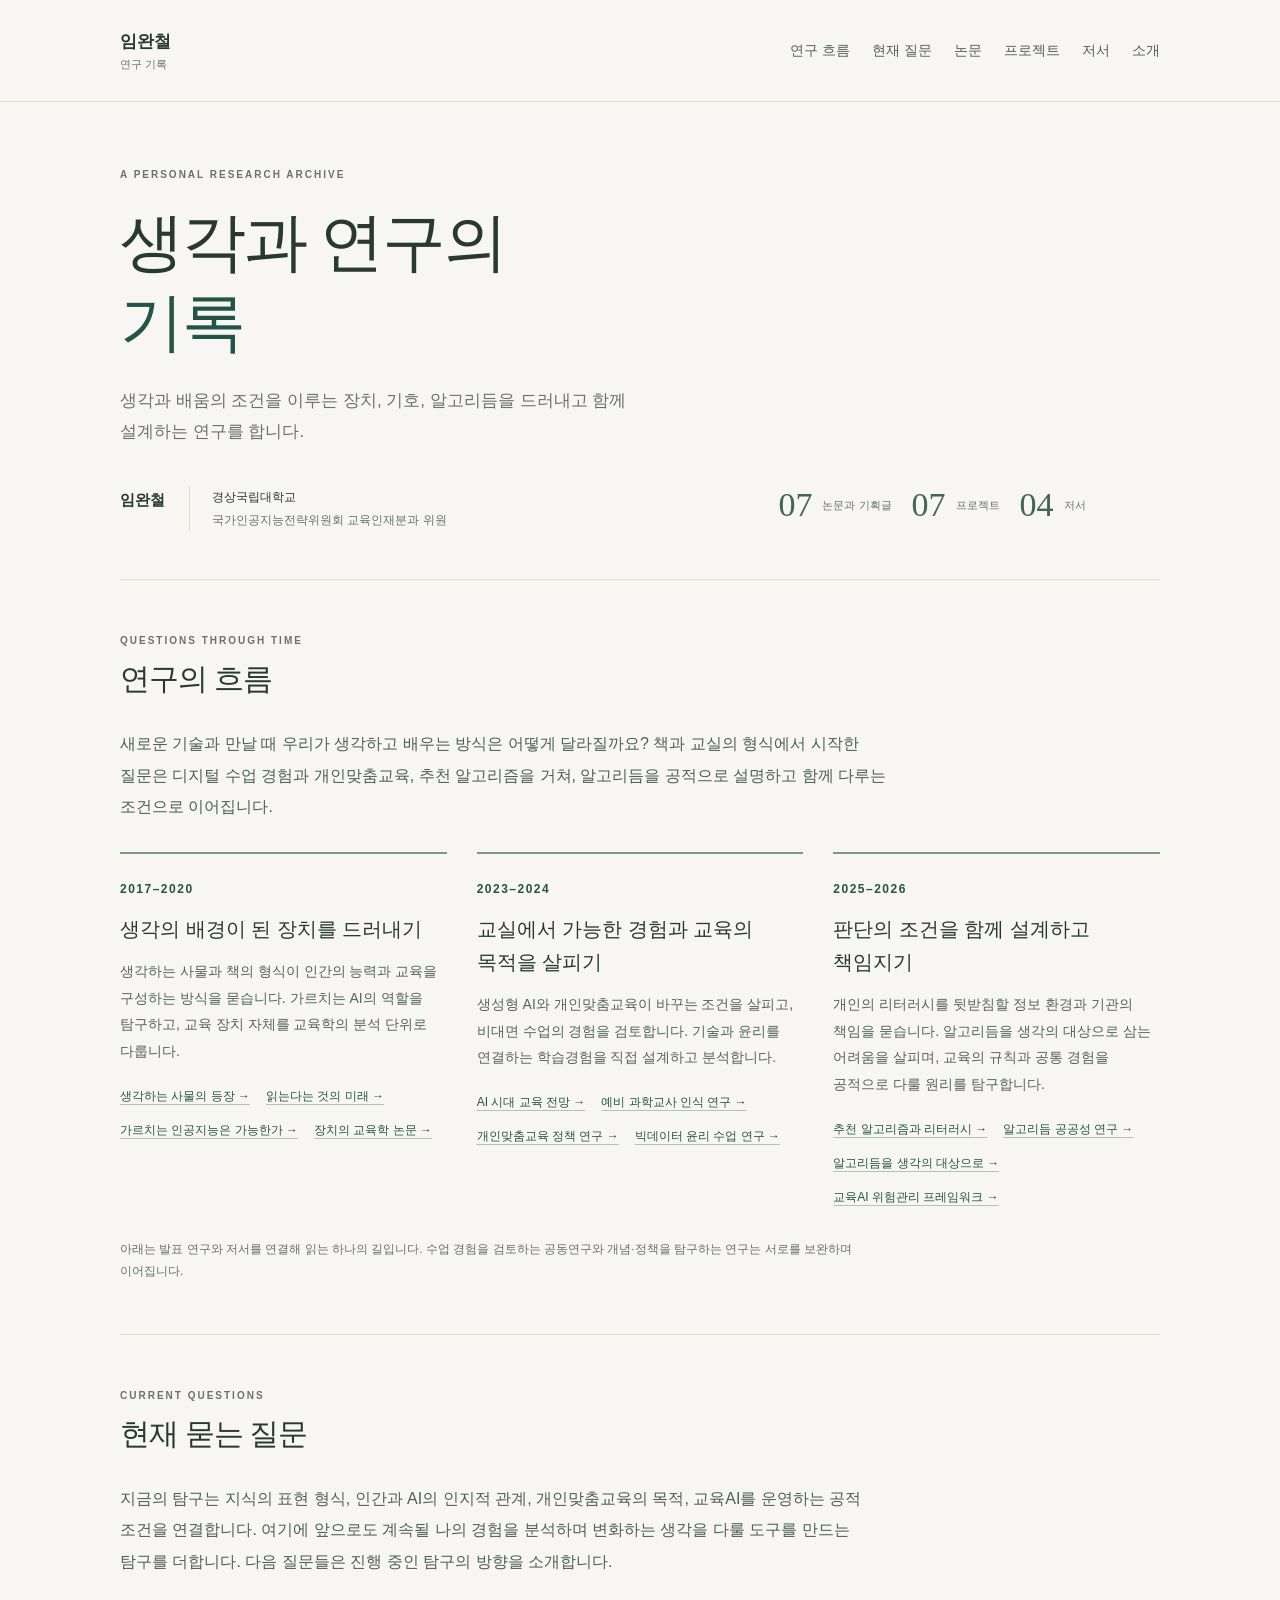
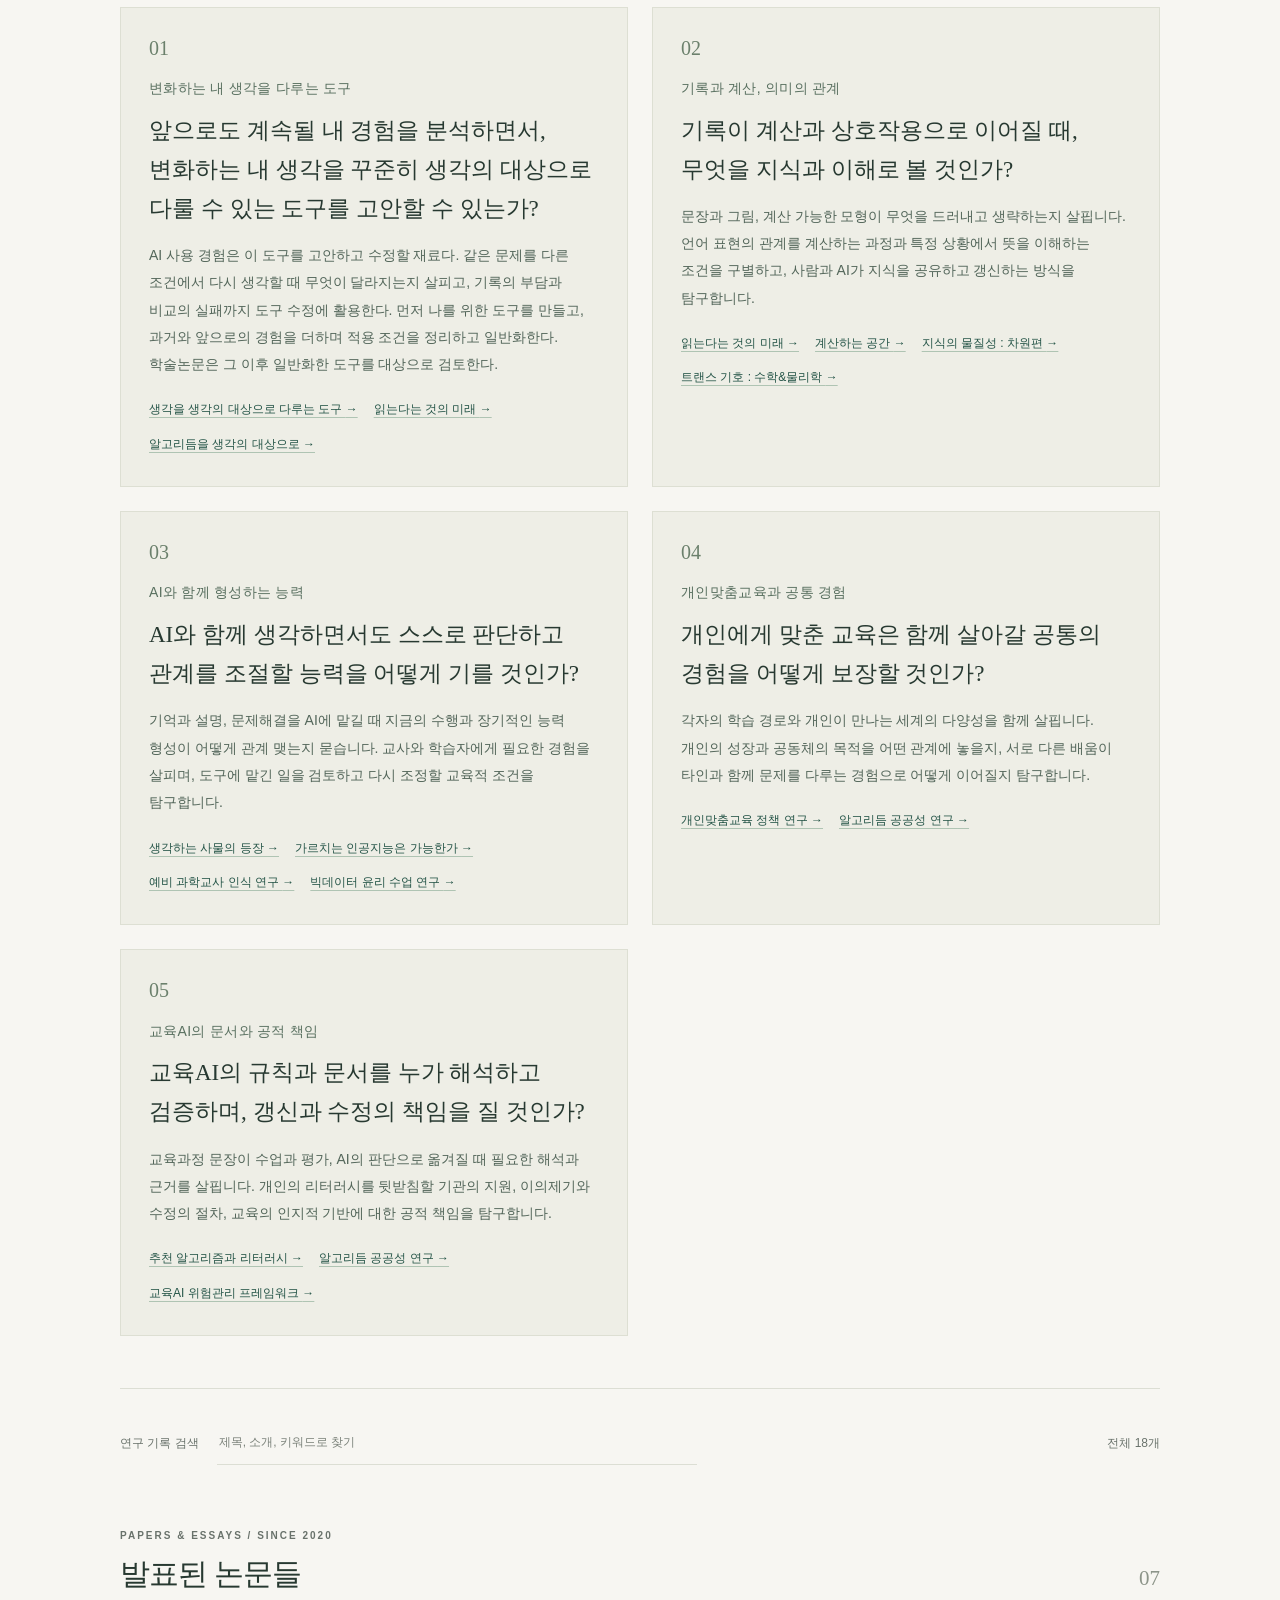
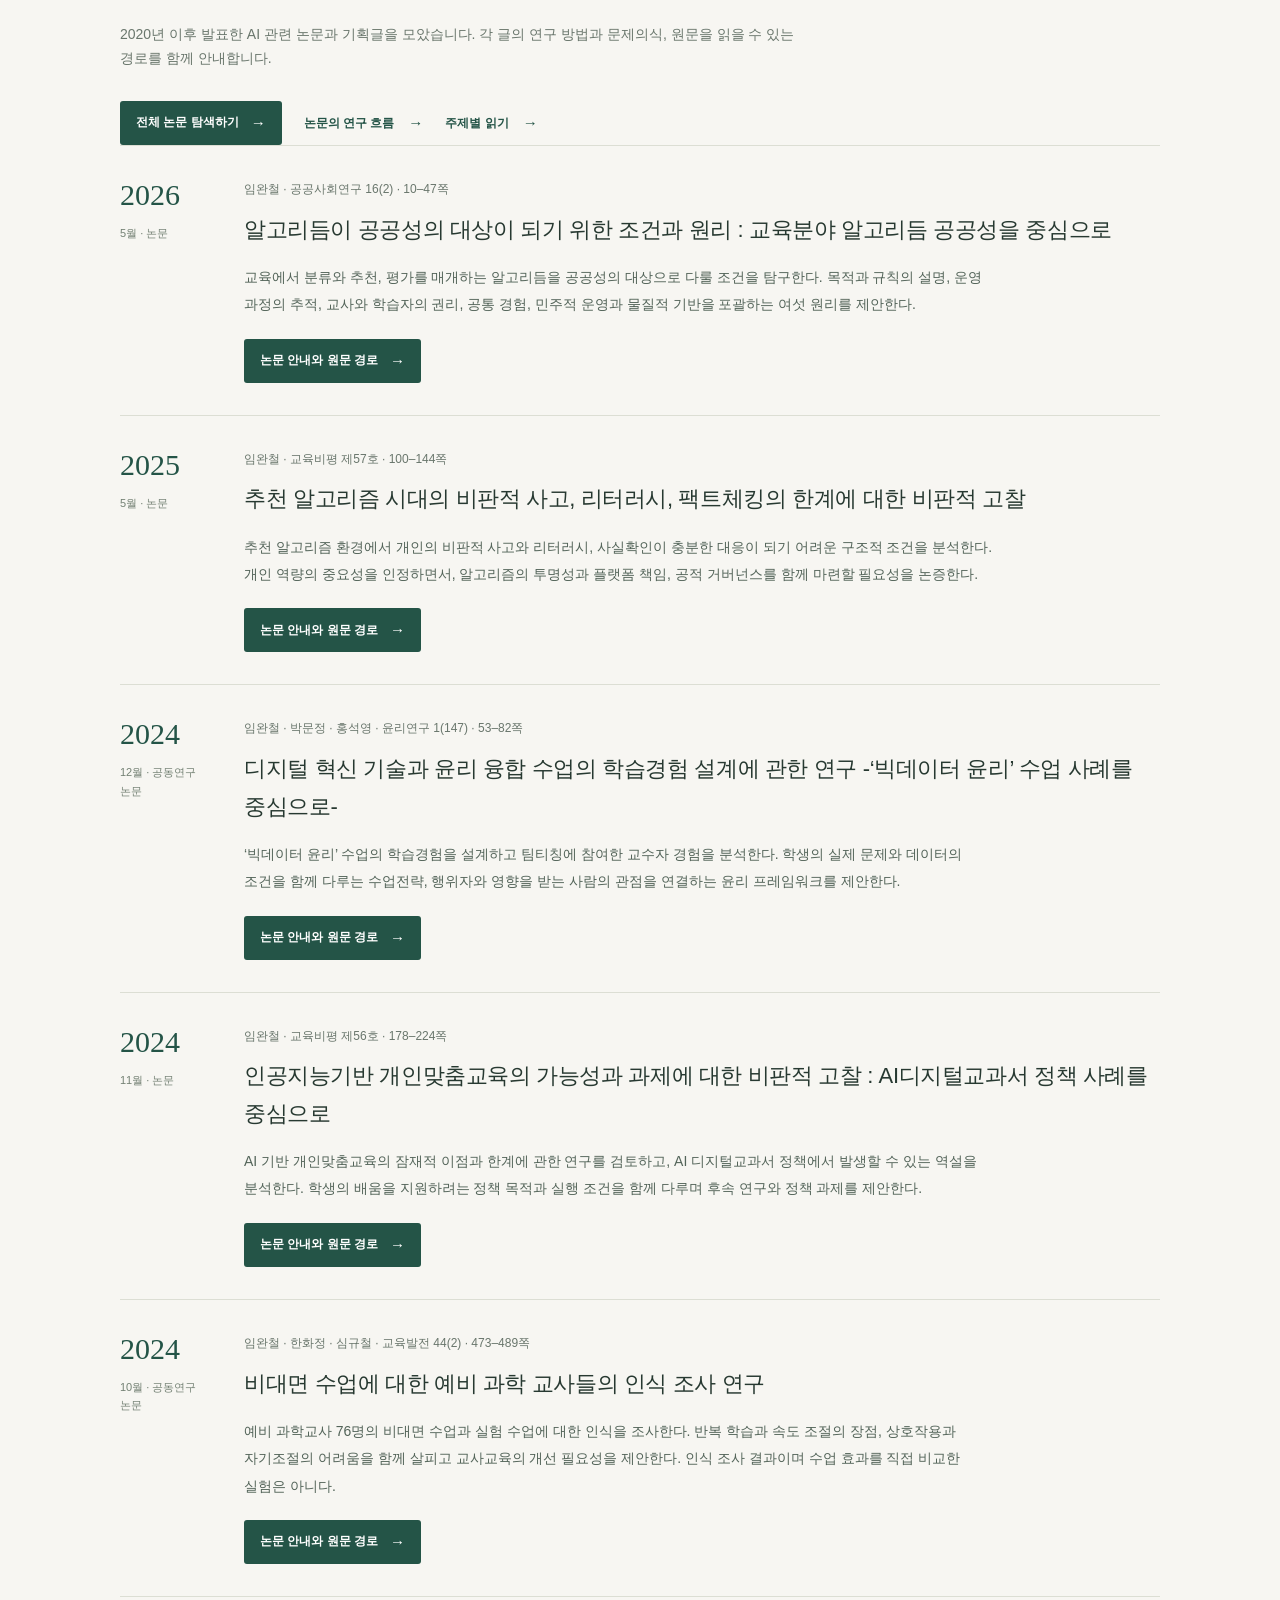
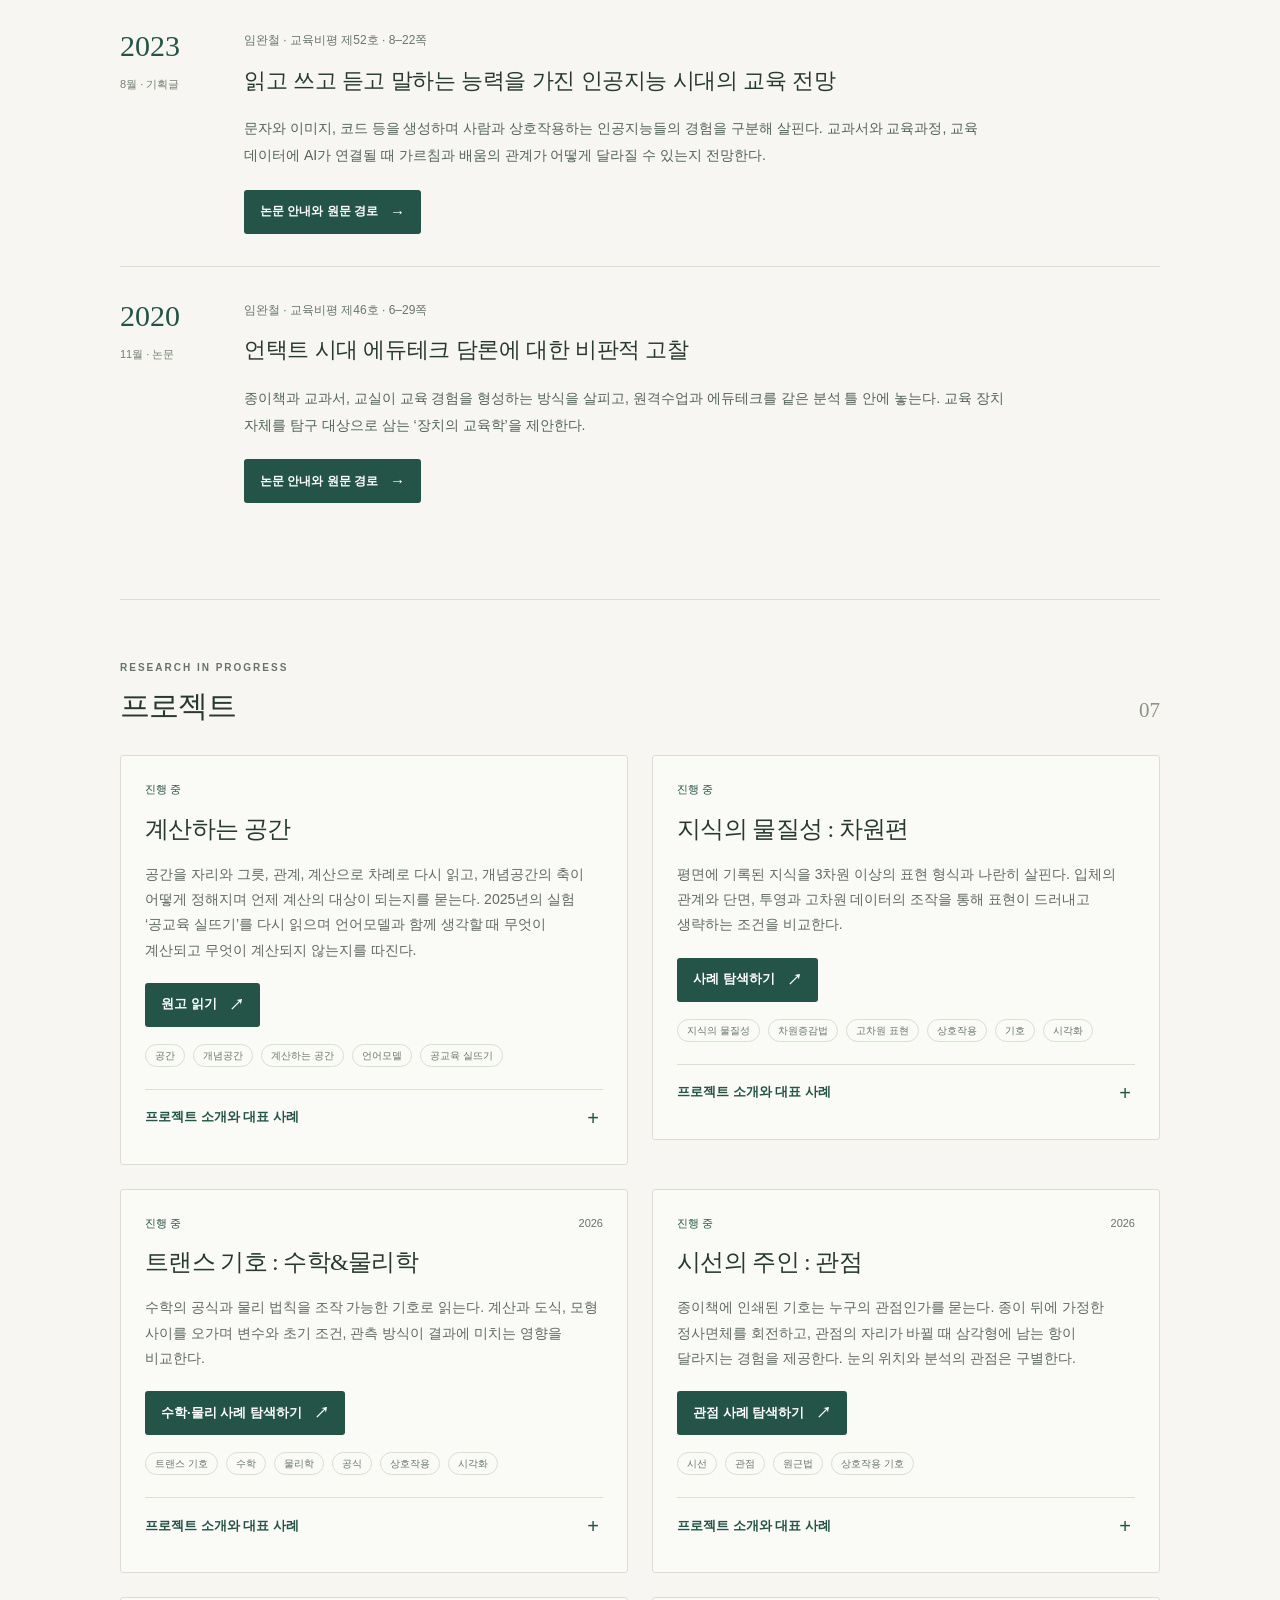
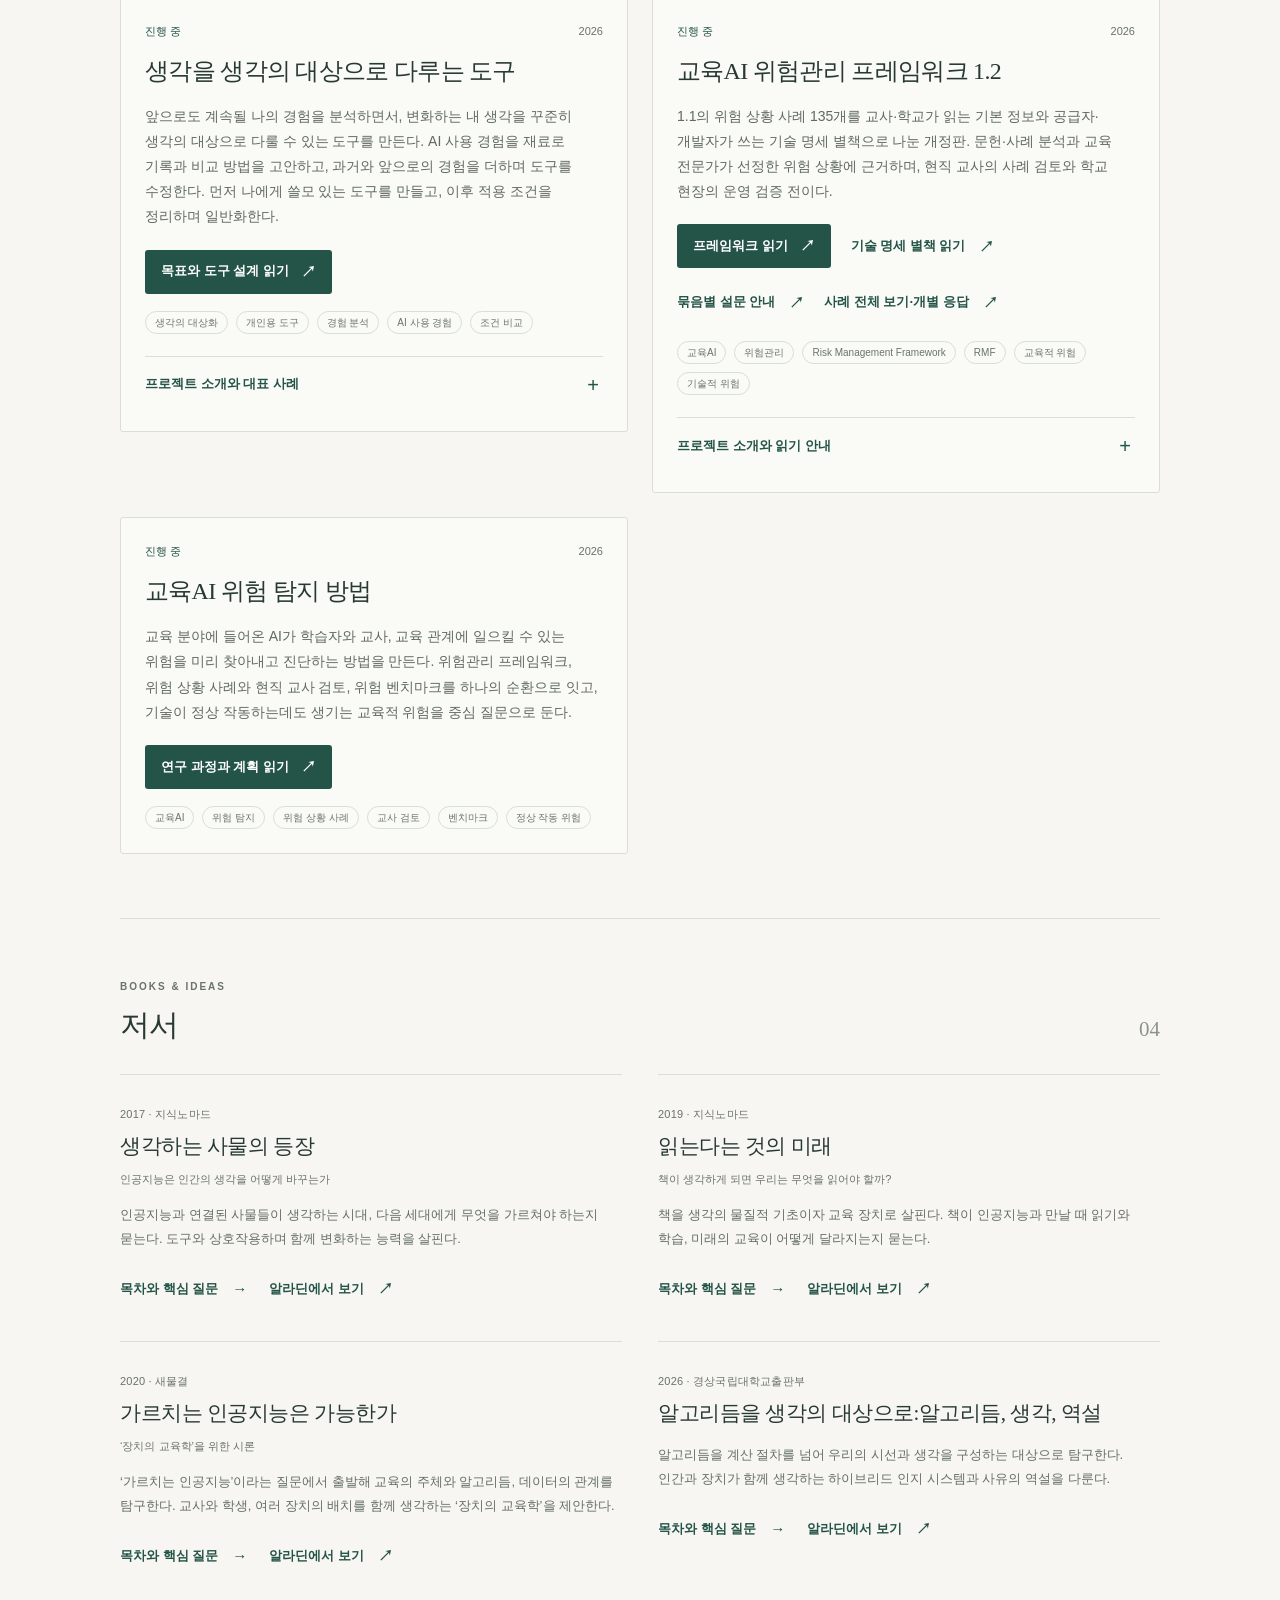
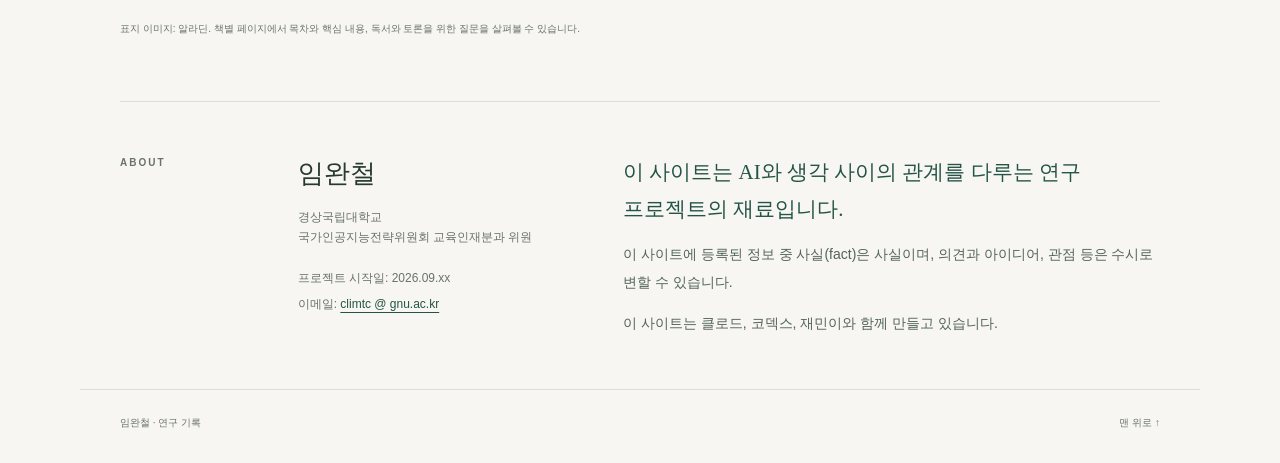
==== commit 6cf45baa: "Connect RMF 1.2 survey guidance from the research homepage" ====
--- a/index.html
+++ b/index.html
@@ -13,9 +13,9 @@
 <div class="project-body"><div class="project-meta"><span class="status ongoing">진행 중</span><span>2026</span></div>
 <h3>시선의 주인 : 관점</h3><p>종이책에 인쇄된 기호는 누구의 관점인가를 묻는다. 종이 뒤에 가정한 정사면체를 회전하고, 관점의 자리가 바뀔 때 삼각형에 남는 항이 달라지는 경험을 제공한다. 눈의 위치와 분석의 관점은 구별한다.</p><div class="record-links"><a class="text-link project-primary" href="https://climtc.github.io/teaching-learning-perspectives/viewpoint-lab.html" target="_blank" rel="noopener noreferrer">관점 사례 탐색하기 <span aria-hidden="true">↗</span><span class="sr-only"> (새 창)</span></a></div><div class="tags"><span>시선</span><span>관점</span><span>원근법</span><span>상호작용 기호</span></div><details class="project-details"><summary>프로젝트 소개와 대표 사례<span class="disclosure-icon" aria-hidden="true"></span></summary><div class="project-detail-content"><p>종이책에 인쇄된, 특정 현상을 추상화하기 위해 사용된 기호는 누구의 관점인가. 교육 현상을 공부하는 독자가 도식에 고정된 질문과 관계 선택을 함께 읽고 바꾸어 볼 수 있는 장치를 탐구한다.</p><p>첫 사례는 비고츠키의 매개된 행위 도식에서 출발한다. 『Mind in Society』 40쪽의 S–R–X는 자극, 반응, 보조 기호의 표기이며 후대의 주체–대상–매개물 삼각형과 구별한다. 학습자, 학습대상, 매개물, 연구자를 가상 정사면체의 네 꼭지점에 놓고, 한 꼭지점을 관점 자리에 맞추면 종이에는 다른 세 꼭지점이 남도록 한다. 이 사면체는 설명을 위해 가정한 장치이며 비고츠키의 원래 모형이나 실제 참여자의 경험으로 주장하지 않는다.</p><p>정사면체의 꼭지점 이름과 연결은 고정하고 입체를 회전한다. 관점 자리에 오는 항이 달라지면 종이에 남길 삼각형의 항도 바뀐다. 한 장을 고정해 두고 다른 방향의 결과와 비교할 수 있다. 입체를 밖에서 보는 카메라의 이동과 도식의 관점 변경을 구별한다. 이 경험이 교육의 이해를 더 풍부하게 하는지는 검토할 가설이며 같은 내용을 제공하는 정적 다중 도식과 비교해 확인해야 한다.</p><p>파노프스키는 원근법이 전제한 고정된 하나의 눈과 균질한 수학적 공간을 실제 지각의 조건과 구별하고, 뒤러와 안토넬로의 서재에서 관람자의 자리를 비교했다. 이 직접 논의와 구별하여 왜상, 거울, 극장, 두루마리와 다중 사진으로 질문을 확장한다. 이들 모두를 파노프스키 자신의 사례로 귀속하지 않는다.</p><p>원작의 공간과 관람 움직임은 디지털 모형 이전에도 존재했다. 평면의 도식, 단면과 여러 이미지로도 조건을 설명할 수 있다. 모형의 광학 계산은 실제 인간의 지각을 그대로 재현하거나 감시와 교육의 사회적 권력을 입증하지 않으며, 차원을 늘리는 것만으로 편향이나 이해의 문제가 해소된다고 가정하지 않는다.</p><h4>결과물의 형식</h4><p>각 사례의 위쪽에는 평면 표현과 조작 가능한 모형이, 아래쪽에는 독립적으로 스크롤하는 읽을 자료가 놓인다. 모형에서는 확대와 배율 변경, 조건 선택과 유형별 재생을 사용할 수 있다. 재생은 사례에 따라 실제 시간 전개를 보여 주거나, 단계를 전환하고 서로 다른 조건을 비교하는 방식으로 작동한다.</p><h4>대표 사례</h4><ul class="project-examples"><li><a class="text-link" href="https://climtc.github.io/teaching-learning-perspectives/viewpoint-owner.html" target="_blank" rel="noopener noreferrer">도식이 고른 관점 <span aria-hidden="true">↗</span><span class="sr-only"> (새 창)</span></a></li><li><a class="text-link" href="https://climtc.github.io/teaching-learning-perspectives/perspective.html" target="_blank" rel="noopener noreferrer">원근법 <span aria-hidden="true">↗</span><span class="sr-only"> (새 창)</span></a></li><li><a class="text-link" href="https://climtc.github.io/teaching-learning-perspectives/panopticon-visibility.html" target="_blank" rel="noopener noreferrer">판옵티콘 <span aria-hidden="true">↗</span><span class="sr-only"> (새 창)</span></a></li><li><a class="text-link" href="https://climtc.github.io/teaching-learning-perspectives/study-viewpoints.html" target="_blank" rel="noopener noreferrer">뒤러와 안토넬로의 서재 <span aria-hidden="true">↗</span><span class="sr-only"> (새 창)</span></a></li></ul><p class="project-example-note">같은 정사면체를 회전하여 관점 자리에 오는 꼭지점과 종이에 남는 세 꼭지점을 비교한다. 고정해 둔 한 장은 이후 회전과 관계없이 그대로 남는다. 가상 입체와 실제 원문 도식, 설명 장치와 참여자의 경험을 구별한다.</p></div></details></div></article><article class="project searchable" data-kind="project" data-search="생각을 생각의 대상으로 다루는 도구 앞으로도 계속될 나의 경험을 분석하면서, 변화하는 내 생각을 꾸준히 생각의 대상으로 다룰 수 있는 도구를 만든다. AI 사용 경험을 재료로 기록과 비교 방법을 고안하고, 과거와 앞으로의 경험을 더하며 도구를 수정한다. 먼저 나에게 쓸모 있는 도구를 만들고, 이후 적용 조건을 정리하며 일반화한다. 나의 경험으로 만들고 고치는 개인용 도구  2026 생각의 대상화 개인용 도구 경험 분석 AI 사용 경험 조건 비교" id="project-thought-tool">
 <div class="project-body"><div class="project-meta"><span class="status ongoing">진행 중</span><span>2026</span></div>
-<h3>생각을 생각의 대상으로 다루는 도구</h3><p>앞으로도 계속될 나의 경험을 분석하면서, 변화하는 내 생각을 꾸준히 생각의 대상으로 다룰 수 있는 도구를 만든다. AI 사용 경험을 재료로 기록과 비교 방법을 고안하고, 과거와 앞으로의 경험을 더하며 도구를 수정한다. 먼저 나에게 쓸모 있는 도구를 만들고, 이후 적용 조건을 정리하며 일반화한다.</p><div class="record-links"><a class="text-link project-primary" href="https://climtc.github.io/projects/thought-tool.html" target="_blank" rel="noopener noreferrer">목표와 도구 설계 읽기 <span aria-hidden="true">↗</span><span class="sr-only"> (새 창)</span></a></div><div class="tags"><span>생각의 대상화</span><span>개인용 도구</span><span>경험 분석</span><span>AI 사용 경험</span><span>조건 비교</span></div><details class="project-details"><summary>프로젝트 소개와 대표 사례<span class="disclosure-icon" aria-hidden="true"></span></summary><div class="project-detail-content"><p>지금의 목표는 앞으로도 계속될 내 경험을 분석할 도구를 만드는 것이다. AI를 사용하며 질문과 표현을 바꾸고 무엇을 받아들일지 판단하는 경험을 설계 재료로 삼는다.</p><p>다시 볼 장면을 짧게 기록하고, 이전 판단과 지금 판단의 조건과 변화를 비교한다. 같은 문제의 지속과 문제 자체의 변경을 구별하며, 기록 부담과 실패를 바탕으로 도구도 고친다.</p><p>먼저 나에게 쓸모 있는 도구를 만들고, 과거와 앞으로의 경험을 추가하면서 적용 조건을 정리하고 일반화한다. 학술논문은 일반화한 도구를 대상으로 검토하는 후속 작업으로 남긴다.</p><h4>결과물의 형식</h4><p>개인용 도구 설계 v0.2와 짧은 장면 기록지, 재방문 기록지로 시작한다. 공개 페이지에서 목표와 사용 제안, 현재 풀고 있는 문제를 읽을 수 있다. 실제 경험의 원문은 로컬에서 관리한다.</p><h4>대표 사례</h4><ul class="project-examples"><li><a class="text-link" href="https://climtc.github.io/projects/thought-tool.html#tool-design" target="_blank" rel="noopener noreferrer">도구의 최소 구성 <span aria-hidden="true">↗</span><span class="sr-only"> (새 창)</span></a></li><li><a class="text-link" href="https://climtc.github.io/projects/thought-tool.html#same-problem" target="_blank" rel="noopener noreferrer">같은 문제를 다른 조건에서 생각하기 <span aria-hidden="true">↗</span><span class="sr-only"> (새 창)</span></a></li><li><a class="text-link" href="https://climtc.github.io/projects/thought-tool.html#first-use" target="_blank" rel="noopener noreferrer">처음 써 보는 방법 <span aria-hidden="true">↗</span><span class="sr-only"> (새 창)</span></a></li><li><a class="text-link" href="https://climtc.github.io/projects/thought-tool.html#open-problems" target="_blank" rel="noopener noreferrer">현재 풀고 있는 문제들 <span aria-hidden="true">↗</span><span class="sr-only"> (새 창)</span></a></li></ul><p class="project-example-note">2026-10-12 · 개인용 도구를 설계하는 단계. 사용 제안과 기록지 초안을 마련했으며, 실제 지속 사용과 일반화는 앞으로 진행한다.</p></div></details></div></article><article class="project searchable" data-kind="project" data-search="교육AI 위험관리 프레임워크 1.2 1.1의 위험 상황 사례 135개를 교사·학교용 기본 정보와 공급자·개발자용 기술 명세 별책으로 나눈 개정판. 현직 교사의 사례 검토와 학교 현장의 운영 검증 전이다. Education AI Risk Management Framework 1.2  2026 교육AI 위험관리 Risk Management Framework RMF 교육적 위험 기술적 위험" id="project-edu-ai-rmf">
+<h3>생각을 생각의 대상으로 다루는 도구</h3><p>앞으로도 계속될 나의 경험을 분석하면서, 변화하는 내 생각을 꾸준히 생각의 대상으로 다룰 수 있는 도구를 만든다. AI 사용 경험을 재료로 기록과 비교 방법을 고안하고, 과거와 앞으로의 경험을 더하며 도구를 수정한다. 먼저 나에게 쓸모 있는 도구를 만들고, 이후 적용 조건을 정리하며 일반화한다.</p><div class="record-links"><a class="text-link project-primary" href="https://climtc.github.io/projects/thought-tool.html" target="_blank" rel="noopener noreferrer">목표와 도구 설계 읽기 <span aria-hidden="true">↗</span><span class="sr-only"> (새 창)</span></a></div><div class="tags"><span>생각의 대상화</span><span>개인용 도구</span><span>경험 분석</span><span>AI 사용 경험</span><span>조건 비교</span></div><details class="project-details"><summary>프로젝트 소개와 대표 사례<span class="disclosure-icon" aria-hidden="true"></span></summary><div class="project-detail-content"><p>지금의 목표는 앞으로도 계속될 내 경험을 분석할 도구를 만드는 것이다. AI를 사용하며 질문과 표현을 바꾸고 무엇을 받아들일지 판단하는 경험을 설계 재료로 삼는다.</p><p>다시 볼 장면을 짧게 기록하고, 이전 판단과 지금 판단의 조건과 변화를 비교한다. 같은 문제의 지속과 문제 자체의 변경을 구별하며, 기록 부담과 실패를 바탕으로 도구도 고친다.</p><p>먼저 나에게 쓸모 있는 도구를 만들고, 과거와 앞으로의 경험을 추가하면서 적용 조건을 정리하고 일반화한다. 학술논문은 일반화한 도구를 대상으로 검토하는 후속 작업으로 남긴다.</p><h4>결과물의 형식</h4><p>개인용 도구 설계 v0.2와 짧은 장면 기록지, 재방문 기록지로 시작한다. 공개 페이지에서 목표와 사용 제안, 현재 풀고 있는 문제를 읽을 수 있다. 실제 경험의 원문은 로컬에서 관리한다.</p><h4>대표 사례</h4><ul class="project-examples"><li><a class="text-link" href="https://climtc.github.io/projects/thought-tool.html#tool-design" target="_blank" rel="noopener noreferrer">도구의 최소 구성 <span aria-hidden="true">↗</span><span class="sr-only"> (새 창)</span></a></li><li><a class="text-link" href="https://climtc.github.io/projects/thought-tool.html#same-problem" target="_blank" rel="noopener noreferrer">같은 문제를 다른 조건에서 생각하기 <span aria-hidden="true">↗</span><span class="sr-only"> (새 창)</span></a></li><li><a class="text-link" href="https://climtc.github.io/projects/thought-tool.html#first-use" target="_blank" rel="noopener noreferrer">처음 써 보는 방법 <span aria-hidden="true">↗</span><span class="sr-only"> (새 창)</span></a></li><li><a class="text-link" href="https://climtc.github.io/projects/thought-tool.html#open-problems" target="_blank" rel="noopener noreferrer">현재 풀고 있는 문제들 <span aria-hidden="true">↗</span><span class="sr-only"> (새 창)</span></a></li></ul><p class="project-example-note">2026-10-12 · 개인용 도구를 설계하는 단계. 사용 제안과 기록지 초안을 마련했으며, 실제 지속 사용과 일반화는 앞으로 진행한다.</p></div></details></div></article><article class="project searchable" data-kind="project" data-search="교육AI 위험관리 프레임워크 1.2 1.1의 위험 상황 사례 135개를 교사·학교가 읽는 기본 정보와 공급자·개발자가 쓰는 기술 명세 별책으로 나눈 개정판. 문헌·사례 분석과 교육 전문가가 선정한 위험 상황에 근거하며, 현직 교사의 사례 검토와 학교 현장의 운영 검증 전이다. Education AI Risk Management Framework 1.2  2026 교육AI 위험관리 Risk Management Framework RMF 교육적 위험 기술적 위험" id="project-edu-ai-rmf">
 <div class="project-body"><div class="project-meta"><span class="status ongoing">진행 중</span><span>2026</span></div>
-<h3>교육AI 위험관리 프레임워크 1.2</h3><p>1.1의 위험 상황 사례 135개를 교사·학교용 기본 정보와 공급자·개발자용 기술 명세 별책으로 나눈 개정판. 현직 교사의 사례 검토와 학교 현장의 운영 검증 전이다.</p><div class="record-links"><a class="text-link project-primary" href="https://climtc.github.io/projects/education-ai-rmf.html" target="_blank" rel="noopener noreferrer">프레임워크 읽기 <span aria-hidden="true">↗</span><span class="sr-only"> (새 창)</span></a><a class="text-link" href="https://climtc.github.io/projects/education-ai-rmf-technical-spec.html">기술 명세 별책 읽기</a></div><div class="tags"><span>교육AI</span><span>위험관리</span><span>Risk Management Framework</span><span>RMF</span><span>교육적 위험</span><span>기술적 위험</span></div><details class="project-details"><summary>프로젝트 소개와 읽기 안내<span class="disclosure-icon" aria-hidden="true"></span></summary><div class="project-detail-content"><p>1.1의 위험 상황 사례 135개를 교사·학교용 기본 정보와 공급자·개발자용 기술 명세 별책으로 나눈 개정판. 현직 교사의 사례 검토와 학교 현장의 운영 검증 전이다.</p><h4>결과물의 형식</h4><p>관리 항목 51개, 요구 391개, 위험 상황 사례 135개와 프로파일 7종을 웹에서 읽을 수 있습니다. 사례 기본 정보는 본문 7장, 공개 전 시험·판정·운영 감시는 기술 명세 별책에 있습니다.</p><h4>공개판 읽기 안내</h4><ul class="project-examples"><li><a class="text-link" href="https://climtc.github.io/projects/education-ai-rmf.html#읽기-안내" target="_blank" rel="noopener noreferrer">읽기 안내 <span aria-hidden="true">↗</span><span class="sr-only"> (새 창)</span></a></li><li><a class="text-link" href="https://climtc.github.io/projects/education-ai-rmf.html#14-원칙" target="_blank" rel="noopener noreferrer">다섯 가지 원칙 <span aria-hidden="true">↗</span><span class="sr-only"> (새 창)</span></a></li><li><a class="text-link" href="https://climtc.github.io/projects/education-ai-rmf.html#6-프로파일" target="_blank" rel="noopener noreferrer">행위자별 프로파일 <span aria-hidden="true">↗</span><span class="sr-only"> (새 창)</span></a></li><li><a class="text-link" href="https://climtc.github.io/projects/education-ai-rmf.html#7-위험-상황-사례" target="_blank" rel="noopener noreferrer">위험 상황 사례 <span aria-hidden="true">↗</span><span class="sr-only"> (새 창)</span></a></li><li><a class="text-link" href="https://climtc.github.io/projects/education-ai-rmf.html#8-적용-방법" target="_blank" rel="noopener noreferrer">적용 방법 <span aria-hidden="true">↗</span><span class="sr-only"> (새 창)</span></a></li><li><a class="text-link" href="https://climtc.github.io/projects/education-ai-rmf.html#부록-C-요약" target="_blank" rel="noopener noreferrer">요약과 한계 <span aria-hidden="true">↗</span><span class="sr-only"> (새 창)</span></a></li></ul><p class="project-example-note">이 공개판은 문헌·사례 분석과 교육 전문가가 선정한 위험 상황에 근거한다. 학교 현장의 운영 검증 전이다(판의 성격은 info 의 nature_ko). 위험 상황 사례(S-nnn)는 가정 상황이다. 실제로 일어난 사건으로 쓰지 않는다. 법령·조항·적용일은 2026년 10월 기준이다. 답하기 전에 현재 시행 판을 확인한다. 요구 수준(기본 요구·확장 요구·검토 권고)을 옮길 때 바꾸지 않는다. 학생 개인 위험등급, 위험 총점·인증 문턱, 생체 감정 추론, 학생 개인 처우용 측정을 이 자료로 만들지 않는다(principles).</p></div></details></div></article><article class="project searchable" data-kind="project" data-search="교육AI 위험 탐지 방법 교육 분야에 들어온 AI가 학습자와 교사, 교육 관계에 일으킬 수 있는 위험을 미리 찾아내고 진단하는 방법을 만든다. 위험관리 프레임워크, 위험 상황 사례와 현직 교사 검토, 위험 벤치마크를 하나의 순환으로 잇고, 기술이 정상 작동하는데도 생기는 교육적 위험을 중심 질문으로 둔다. 교육AI 위험관리 프레임워크·위험 상황 사례·교사 검토·위험 벤치마크의 순환  2026 교육AI 위험 탐지 위험 상황 사례 교사 검토 벤치마크 정상 작동 위험" id="project-edu-ai-risk-detection">
+<h3>교육AI 위험관리 프레임워크 1.2</h3><p>1.1의 위험 상황 사례 135개를 교사·학교가 읽는 기본 정보와 공급자·개발자가 쓰는 기술 명세 별책으로 나눈 개정판. 문헌·사례 분석과 교육 전문가가 선정한 위험 상황에 근거하며, 현직 교사의 사례 검토와 학교 현장의 운영 검증 전이다.</p><div class="record-links"><a class="text-link project-primary" href="https://climtc.github.io/projects/education-ai-rmf.html" target="_blank" rel="noopener noreferrer">프레임워크 읽기 <span aria-hidden="true">↗</span><span class="sr-only"> (새 창)</span></a><a class="text-link" href="https://climtc.github.io/projects/education-ai-rmf-technical-spec.html" target="_blank" rel="noopener noreferrer">기술 명세 별책 읽기 <span aria-hidden="true">↗</span><span class="sr-only"> (새 창)</span></a><a class="text-link" href="https://climtc.github.io/projects/education-ai-rmf-teacher-review.html" target="_blank" rel="noopener noreferrer">묶음별 설문 안내 <span aria-hidden="true">↗</span><span class="sr-only"> (새 창)</span></a><a class="text-link" href="https://climtc.github.io/projects/education-ai-rmf-case-atlas.html" target="_blank" rel="noopener noreferrer">사례 전체 보기·개별 응답 <span aria-hidden="true">↗</span><span class="sr-only"> (새 창)</span></a></div><div class="tags"><span>교육AI</span><span>위험관리</span><span>Risk Management Framework</span><span>RMF</span><span>교육적 위험</span><span>기술적 위험</span></div><details class="project-details"><summary>프로젝트 소개와 읽기 안내<span class="disclosure-icon" aria-hidden="true"></span></summary><div class="project-detail-content"><p>1.1의 위험 상황 사례 135개를 교사·학교가 읽는 기본 정보와 공급자·개발자가 쓰는 기술 명세 별책으로 나눈 개정판. 문헌·사례 분석과 교육 전문가가 선정한 위험 상황에 근거하며, 현직 교사의 사례 검토와 학교 현장의 운영 검증 전이다.</p><h4>결과물의 형식</h4><p>관리 항목 51개, 요구 391개, 위험 상황 사례 135개와 프로파일 7종을 웹에서 읽을 수 있습니다.</p><h4>공개판 읽기 안내</h4><ul class="project-examples"><li><a class="text-link" href="https://climtc.github.io/projects/education-ai-rmf.html#읽기-안내" target="_blank" rel="noopener noreferrer">읽기 안내 <span aria-hidden="true">↗</span><span class="sr-only"> (새 창)</span></a></li><li><a class="text-link" href="https://climtc.github.io/projects/education-ai-rmf.html#14-원칙" target="_blank" rel="noopener noreferrer">다섯 가지 원칙 <span aria-hidden="true">↗</span><span class="sr-only"> (새 창)</span></a></li><li><a class="text-link" href="https://climtc.github.io/projects/education-ai-rmf.html#6-프로파일" target="_blank" rel="noopener noreferrer">행위자별 프로파일 <span aria-hidden="true">↗</span><span class="sr-only"> (새 창)</span></a></li><li><a class="text-link" href="https://climtc.github.io/projects/education-ai-rmf.html#7-위험-상황-사례" target="_blank" rel="noopener noreferrer">위험 상황 사례 <span aria-hidden="true">↗</span><span class="sr-only"> (새 창)</span></a></li><li><a class="text-link" href="https://climtc.github.io/projects/education-ai-rmf.html#8-적용-방법" target="_blank" rel="noopener noreferrer">적용 방법 <span aria-hidden="true">↗</span><span class="sr-only"> (새 창)</span></a></li><li><a class="text-link" href="https://climtc.github.io/projects/education-ai-rmf.html#부록-C-요약" target="_blank" rel="noopener noreferrer">요약과 한계 <span aria-hidden="true">↗</span><span class="sr-only"> (새 창)</span></a></li></ul><p class="project-example-note">이 공개판은 문헌·사례 분석과 교육 전문가가 선정한 위험 상황에 근거한다. 학교 현장의 운영 검증 전이다(판의 성격은 info 의 nature_ko). 위험 상황 사례(S-nnn)는 가정 상황이다. 실제로 일어난 사건으로 쓰지 않는다. 법령·조항·적용일은 2026년 10월 기준이다. 답하기 전에 현재 시행 판을 확인한다. 요구 수준(기본 요구·확장 요구·검토 권고)을 옮길 때 바꾸지 않는다. 학생 개인 위험등급, 위험 총점·인증 문턱, 생체 감정 추론, 학생 개인 처우용 측정을 이 자료로 만들지 않는다(principles).</p></div></details></div></article><article class="project searchable" data-kind="project" data-search="교육AI 위험 탐지 방법 교육 분야에 들어온 AI가 학습자와 교사, 교육 관계에 일으킬 수 있는 위험을 미리 찾아내고 진단하는 방법을 만든다. 위험관리 프레임워크, 위험 상황 사례와 현직 교사 검토, 위험 벤치마크를 하나의 순환으로 잇고, 기술이 정상 작동하는데도 생기는 교육적 위험을 중심 질문으로 둔다. 교육AI 위험관리 프레임워크·위험 상황 사례·교사 검토·위험 벤치마크의 순환  2026 교육AI 위험 탐지 위험 상황 사례 교사 검토 벤치마크 정상 작동 위험" id="project-edu-ai-risk-detection">
 <div class="project-body"><div class="project-meta"><span class="status ongoing">진행 중</span><span>2026</span></div>
 <h3>교육AI 위험 탐지 방법</h3><p>교육 분야에 들어온 AI가 학습자와 교사, 교육 관계에 일으킬 수 있는 위험을 미리 찾아내고 진단하는 방법을 만든다. 위험관리 프레임워크, 위험 상황 사례와 현직 교사 검토, 위험 벤치마크를 하나의 순환으로 잇고, 기술이 정상 작동하는데도 생기는 교육적 위험을 중심 질문으로 둔다.</p><div class="record-links"><a class="text-link project-primary" href="https://climtc.github.io/projects/education-ai-risk-detection.html" target="_blank" rel="noopener noreferrer">연구 과정과 계획 읽기 <span aria-hidden="true">↗</span><span class="sr-only"> (새 창)</span></a></div><div class="tags"><span>교육AI</span><span>위험 탐지</span><span>위험 상황 사례</span><span>교사 검토</span><span>벤치마크</span><span>정상 작동 위험</span></div></div></article></div></section><section id="books" class="collection"><div class="section-head"><div><span class="eyebrow">BOOKS & IDEAS</span><h2>저서</h2></div><span class="section-count">04</span></div><div class="book-list"><article class="book searchable has-cover" data-kind="book" data-search="생각하는 사물의 등장 인공지능과 연결된 사물들이 생각하는 시대, 다음 세대에게 무엇을 가르쳐야 하는지 묻는다. 도구와 상호작용하며 함께 변화하는 능력을 살핀다. 인공지능은 인간의 생각을 어떻게 바꾸는가 지식노마드 2017 인공지능 생각" id="book-thinking-things"><figure class="book-cover"><img src="https://image.aladin.co.kr/product/11549/43/cover500/k232531600_1.jpg" width="500" height="732" alt="『생각하는 사물의 등장』 책 표지" loading="lazy" decoding="async"><figcaption class="sr-only">표지 출처: 알라딘</figcaption></figure><div class="book-body"><p class="book-meta">2017 · 지식노마드</p><h3>생각하는 사물의 등장</h3><p class="subtitle">인공지능은 인간의 생각을 어떻게 바꾸는가</p><p class="book-summary">인공지능과 연결된 사물들이 생각하는 시대, 다음 세대에게 무엇을 가르쳐야 하는지 묻는다. 도구와 상호작용하며 함께 변화하는 능력을 살핀다.</p><div class="record-links"><a class="text-link guide-link" href="books/thinking-things.html">목차와 핵심 질문 <span aria-hidden="true">→</span></a><a class="text-link" href="https://www.aladin.co.kr/shop/wproduct.aspx?ItemId=115494326" target="_blank" rel="noopener noreferrer">알라딘에서 보기 <span aria-hidden="true">↗</span><span class="sr-only"> (새 창)</span></a></div></div></article><article class="book searchable has-cover" data-kind="book" data-search="읽는다는 것의 미래 책을 생각의 물질적 기초이자 교육 장치로 살핀다. 책이 인공지능과 만날 때 읽기와 학습, 미래의 교육이 어떻게 달라지는지 묻는다. 책이 생각하게 되면 우리는 무엇을 읽어야 할까? 지식노마드 2019 읽기 교육" id="book-future-reading"><figure class="book-cover"><img src="https://image.aladin.co.kr/product/18005/4/cover500/k422534630_1.jpg" width="500" height="724" alt="『읽는다는 것의 미래』 책 표지" loading="lazy" decoding="async"><figcaption class="sr-only">표지 출처: 알라딘</figcaption></figure><div class="book-body"><p class="book-meta">2019 · 지식노마드</p><h3>읽는다는 것의 미래</h3><p class="subtitle">책이 생각하게 되면 우리는 무엇을 읽어야 할까?</p><p class="book-summary">책을 생각의 물질적 기초이자 교육 장치로 살핀다. 책이 인공지능과 만날 때 읽기와 학습, 미래의 교육이 어떻게 달라지는지 묻는다.</p><div class="record-links"><a class="text-link guide-link" href="books/future-reading.html">목차와 핵심 질문 <span aria-hidden="true">→</span></a><a class="text-link" href="https://www.aladin.co.kr/shop/wproduct.aspx?ItemId=180050457" target="_blank" rel="noopener noreferrer">알라딘에서 보기 <span aria-hidden="true">↗</span><span class="sr-only"> (새 창)</span></a></div></div></article><article class="book searchable has-cover" data-kind="book" data-search="가르치는 인공지능은 가능한가 ‘가르치는 인공지능’이라는 질문에서 출발해 교육의 주체와 알고리듬, 데이터의 관계를 탐구한다. 교사와 학생, 여러 장치의 배치를 함께 생각하는 ‘장치의 교육학’을 제안한다. ‘장치의 교육학’을 위한 시론 새물결 2020 인공지능 교육" id="book-teaching-ai"><figure class="book-cover"><img src="https://image.aladin.co.kr/product/25429/84/cover500/8955594275_1.jpg" width="500" height="728" alt="『가르치는 인공지능은 가능한가』 책 표지" loading="lazy" decoding="async"><figcaption class="sr-only">표지 출처: 알라딘</figcaption></figure><div class="book-body"><p class="book-meta">2020 · 새물결</p><h3>가르치는 인공지능은 가능한가</h3><p class="subtitle">‘장치의 교육학’을 위한 시론</p><p class="book-summary">‘가르치는 인공지능’이라는 질문에서 출발해 교육의 주체와 알고리듬, 데이터의 관계를 탐구한다. 교사와 학생, 여러 장치의 배치를 함께 생각하는 ‘장치의 교육학’을 제안한다.</p><div class="record-links"><a class="text-link guide-link" href="books/teaching-ai.html">목차와 핵심 질문 <span aria-hidden="true">→</span></a><a class="text-link" href="https://www.aladin.co.kr/shop/wproduct.aspx?ItemId=254298451" target="_blank" rel="noopener noreferrer">알라딘에서 보기 <span aria-hidden="true">↗</span><span class="sr-only"> (새 창)</span></a></div></div></article><article class="book searchable has-cover" data-kind="book" data-search="알고리듬을 생각의 대상으로:알고리듬, 생각, 역설 알고리듬을 계산 절차를 넘어 우리의 시선과 생각을 구성하는 대상으로 탐구한다. 인간과 장치가 함께 생각하는 하이브리드 인지 시스템과 사유의 역설을 다룬다.  경상국립대학교출판부 2026 알고리듬 생각 역설" id="book-algorithm-thought-paradox"><figure class="book-cover"><img src="https://image.aladin.co.kr/product/38751/80/cover500/8962574136_1.jpg" width="500" height="740" alt="『알고리듬을 생각의 대상으로:알고리듬, 생각, 역설』 책 표지" loading="lazy" decoding="async"><figcaption class="sr-only">표지 출처: 알라딘</figcaption></figure><div class="book-body"><p class="book-meta">2026 · 경상국립대학교출판부</p><h3>알고리듬을 생각의 대상으로:알고리듬, 생각, 역설</h3><p class="book-summary">알고리듬을 계산 절차를 넘어 우리의 시선과 생각을 구성하는 대상으로 탐구한다. 인간과 장치가 함께 생각하는 하이브리드 인지 시스템과 사유의 역설을 다룬다.</p><div class="record-links"><a class="text-link guide-link" href="books/algorithm-thought-paradox.html">목차와 핵심 질문 <span aria-hidden="true">→</span></a><a class="text-link" href="https://www.aladin.co.kr/shop/wproduct.aspx?ItemId=387518062" target="_blank" rel="noopener noreferrer">알라딘에서 보기 <span aria-hidden="true">↗</span><span class="sr-only"> (새 창)</span></a></div></div></article></div><p class="source-note">표지 이미지: 알라딘. 책별 페이지에서 목차와 핵심 내용, 독서와 토론을 위한 질문을 살펴볼 수 있습니다.</p></section><div class="no-results" id="no-results" hidden><h2>검색 결과가 없습니다.</h2><p>다른 제목이나 키워드로 검색해 보세요.</p><button id="reset-search" type="button">전체 기록 보기</button></div>
 <section id="about" class="about"><span class="eyebrow">ABOUT</span><div><h2>임완철</h2><p>경상국립대학교</p><p>국가인공지능전략위원회 교육인재분과 위원</p><div class="about-meta"><p>프로젝트 시작일: 2026.09.xx</p><p>이메일: <a class="about-email" href="mailto:climtc@gnu.ac.kr">climtc @ gnu.ac.kr</a></p></div></div><div class="about-copy"><p>이 사이트는 AI와 생각 사이의 관계를 다루는 연구 프로젝트의 재료입니다.</p><p>이 사이트에 등록된 정보 중 사실(fact)은 사실이며, 의견과 아이디어, 관점 등은 수시로 변할 수 있습니다.</p><p>이 사이트는 클로드, 코덱스, 재민이와 함께 만들고 있습니다.</p></div></section></main><footer class="site-footer shell"><span>임완철 · 연구 기록</span><a href="#">맨 위로 <span aria-hidden="true">↑</span></a></footer></body></html>
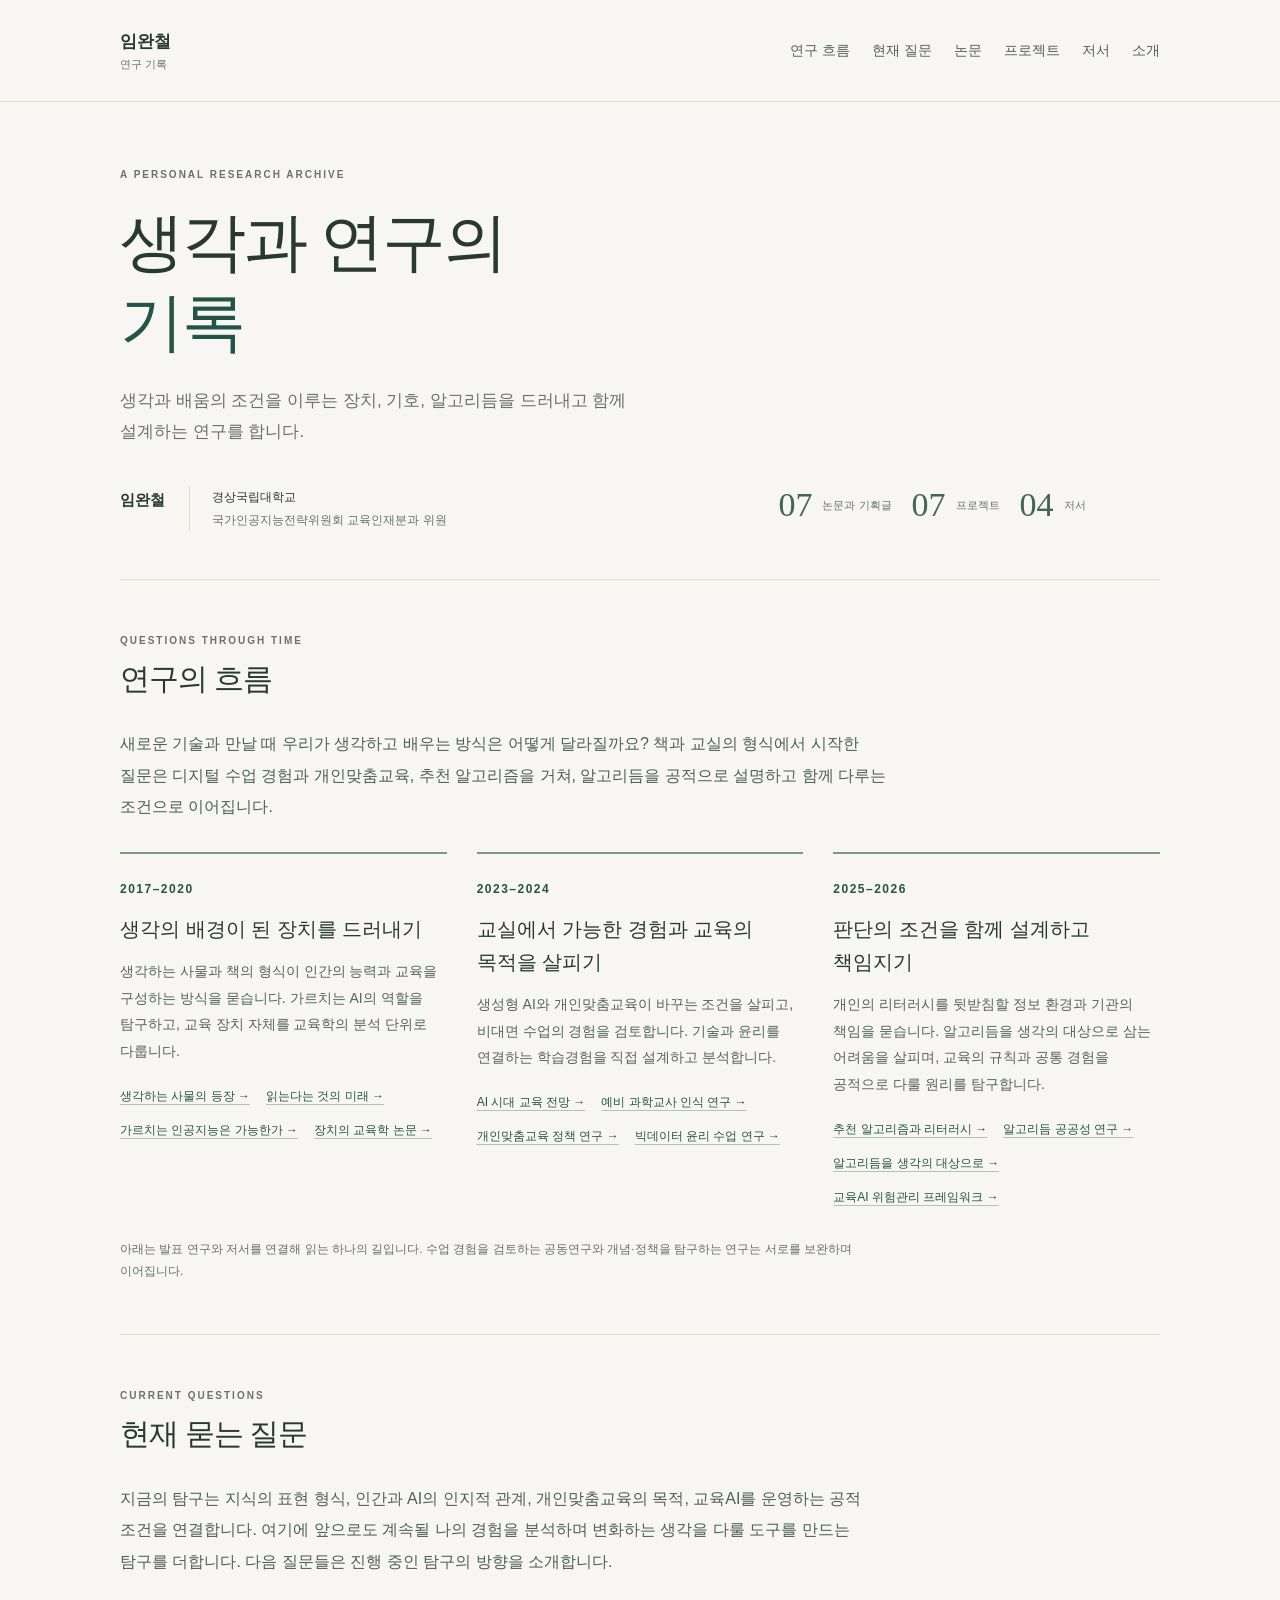
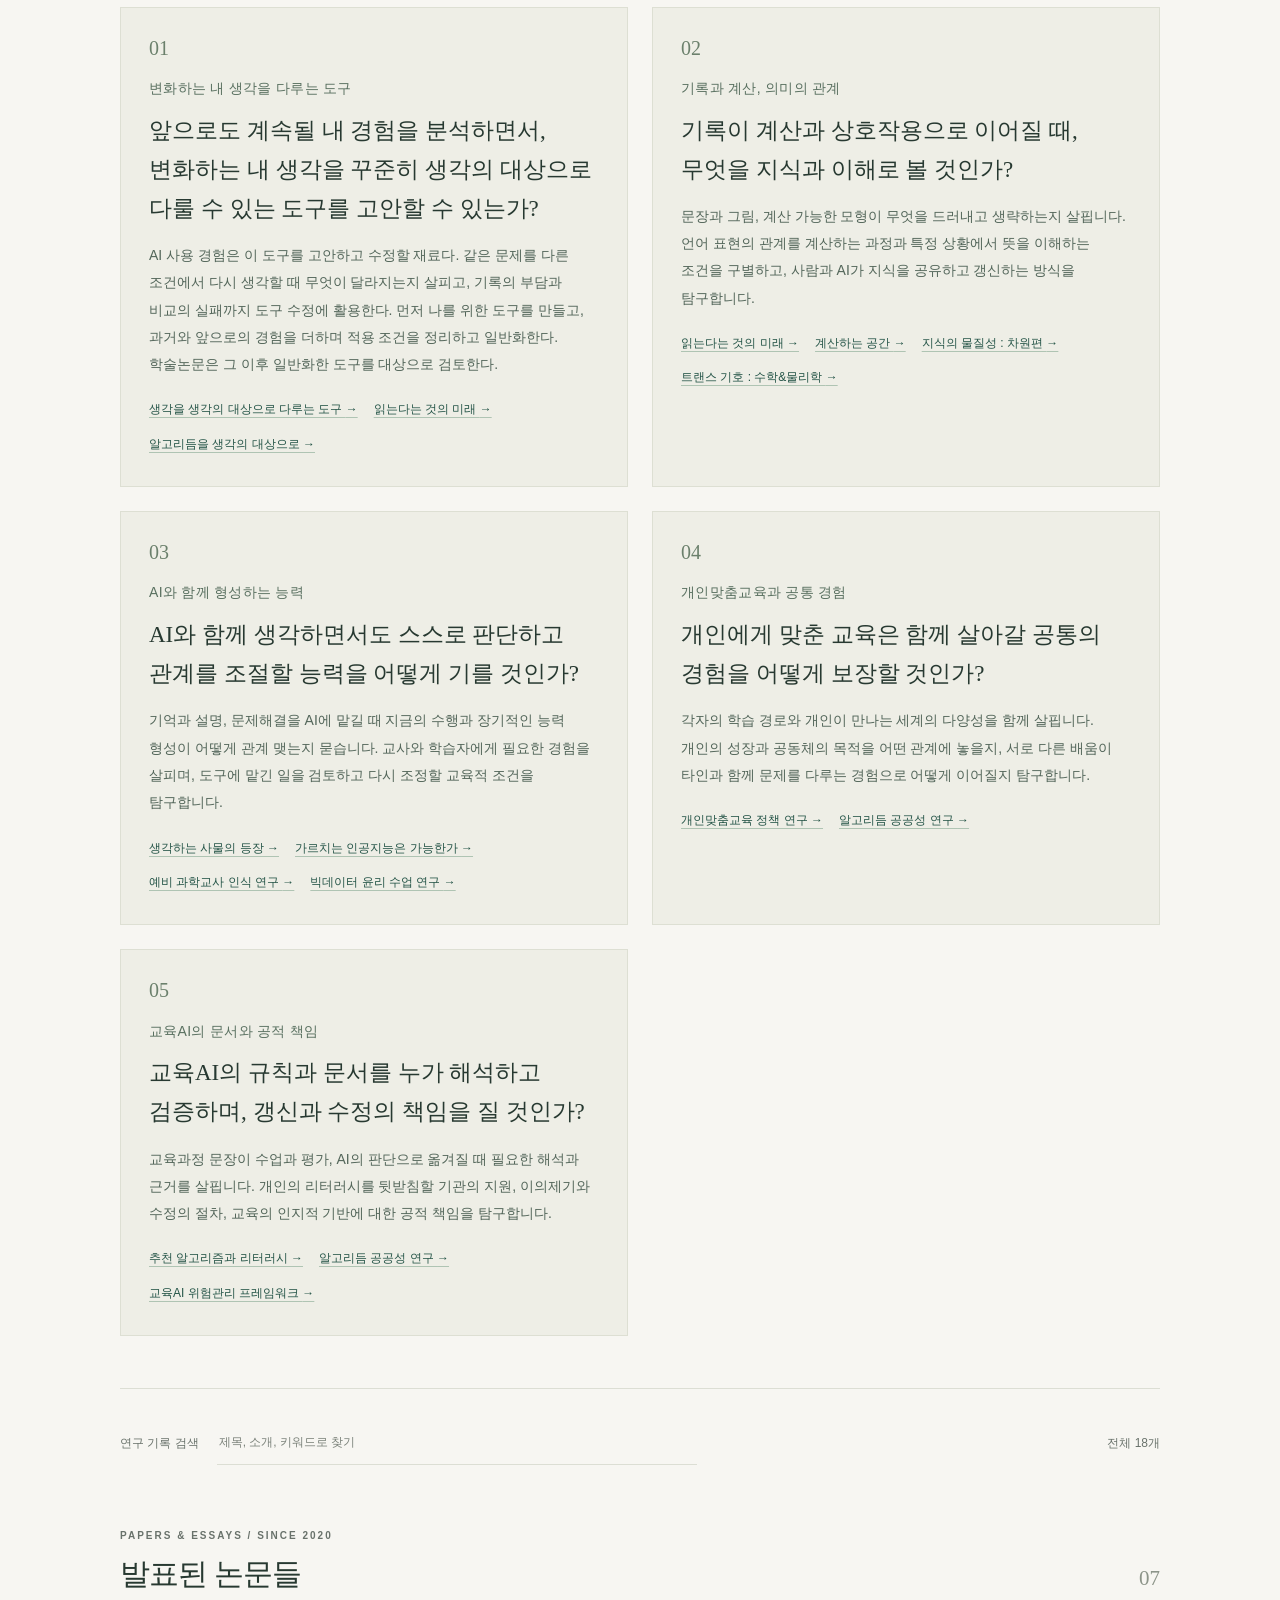
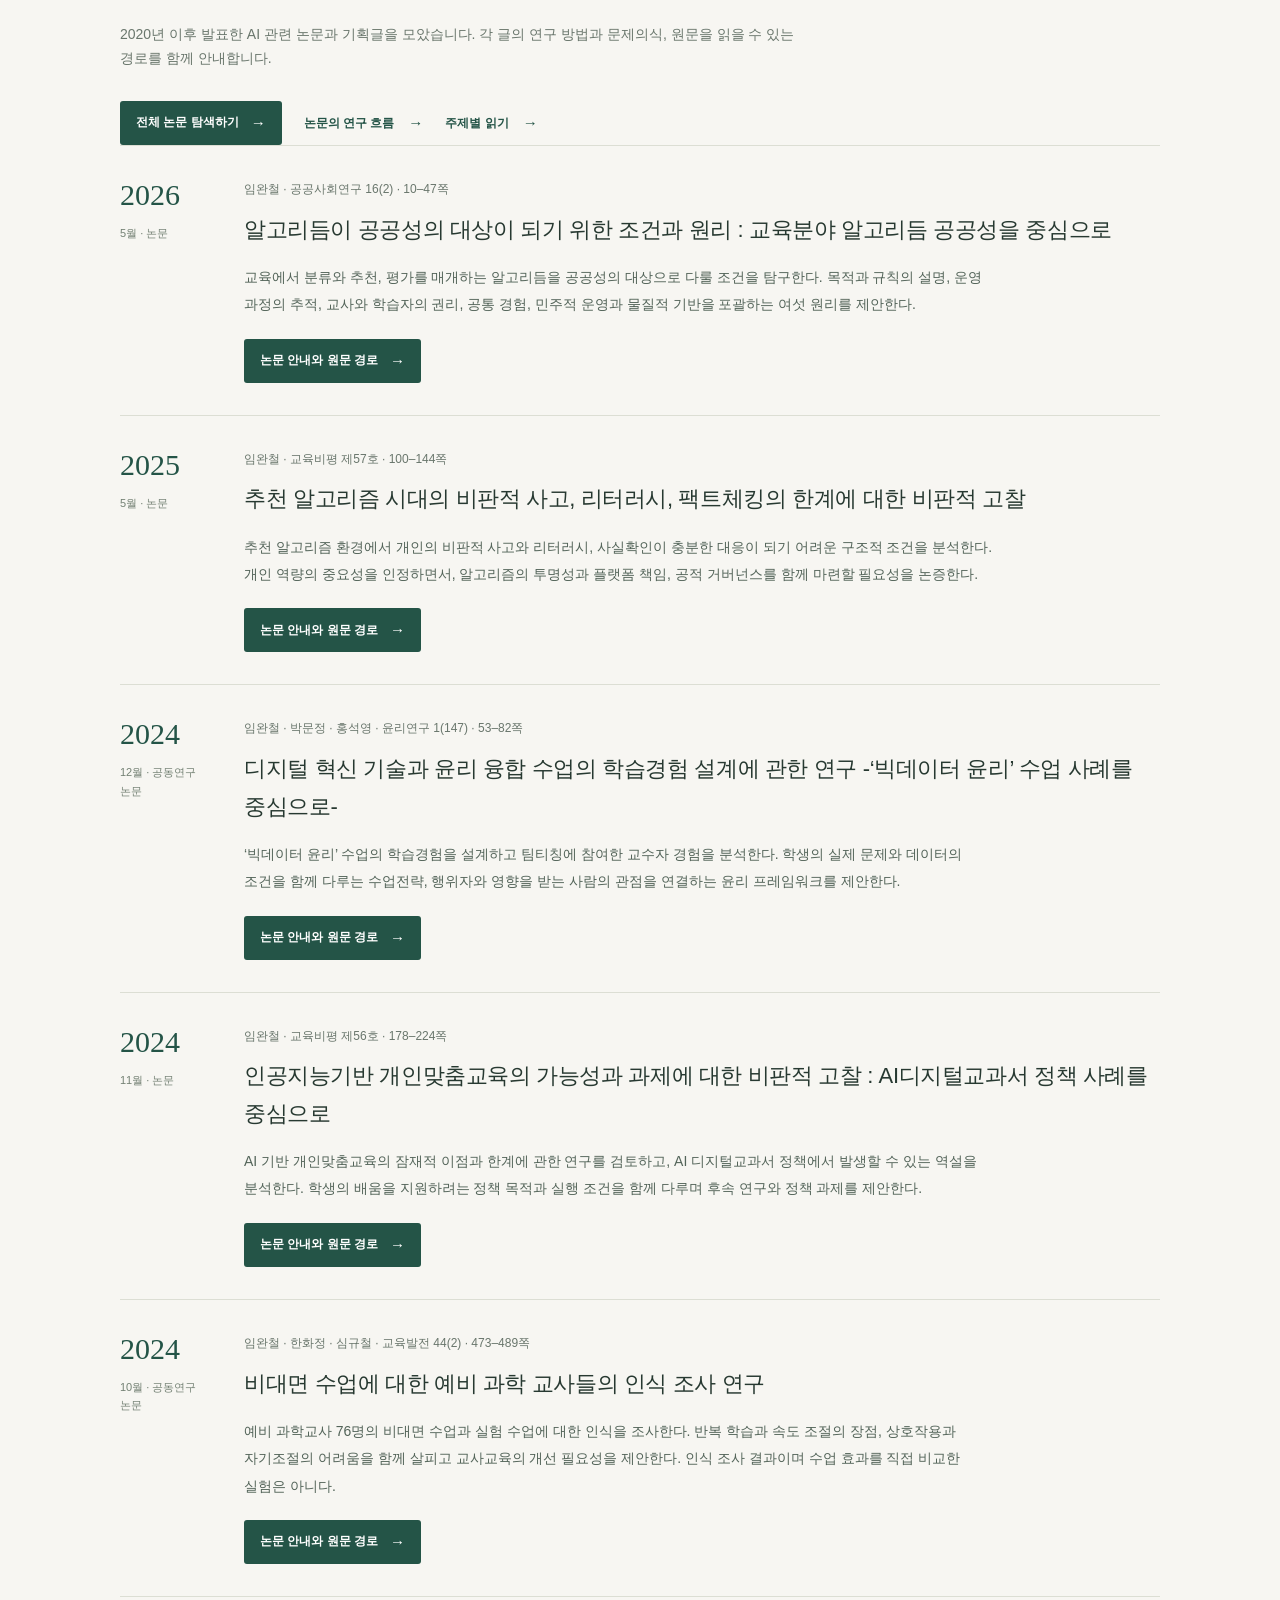
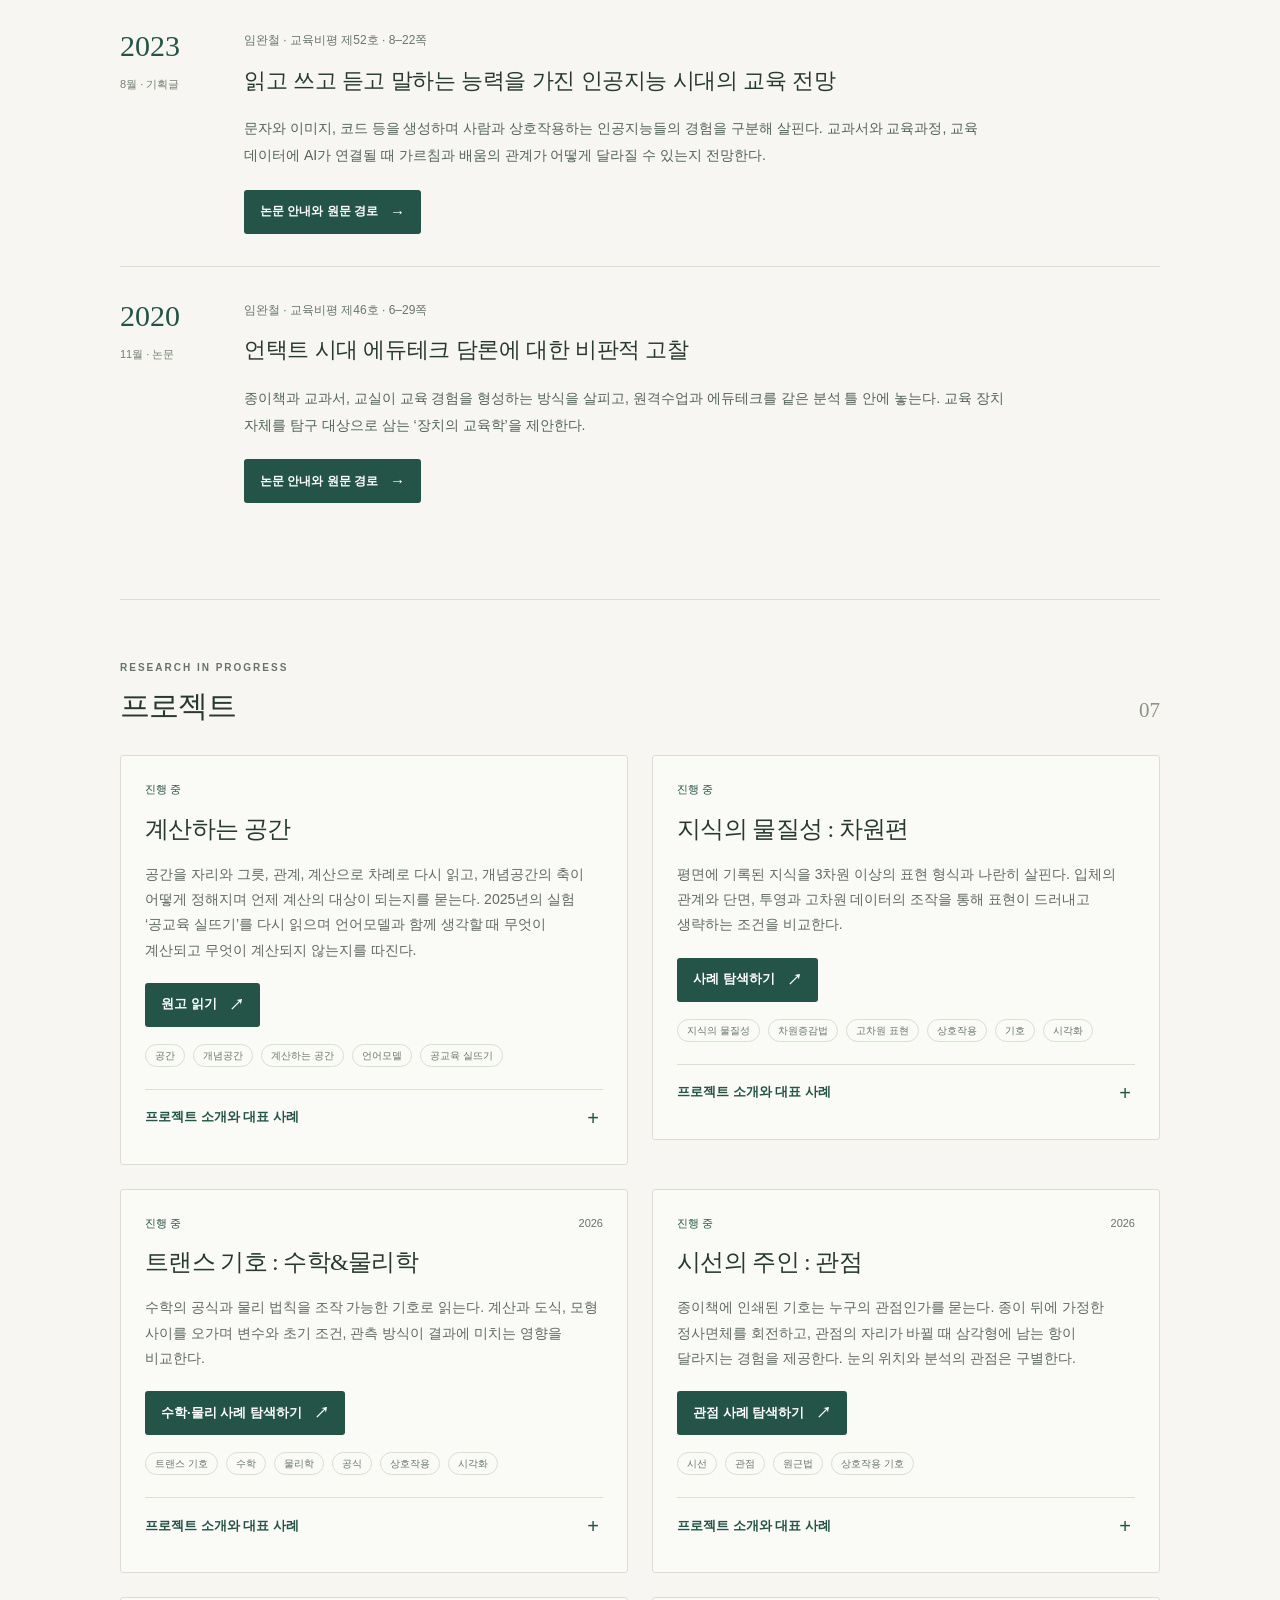
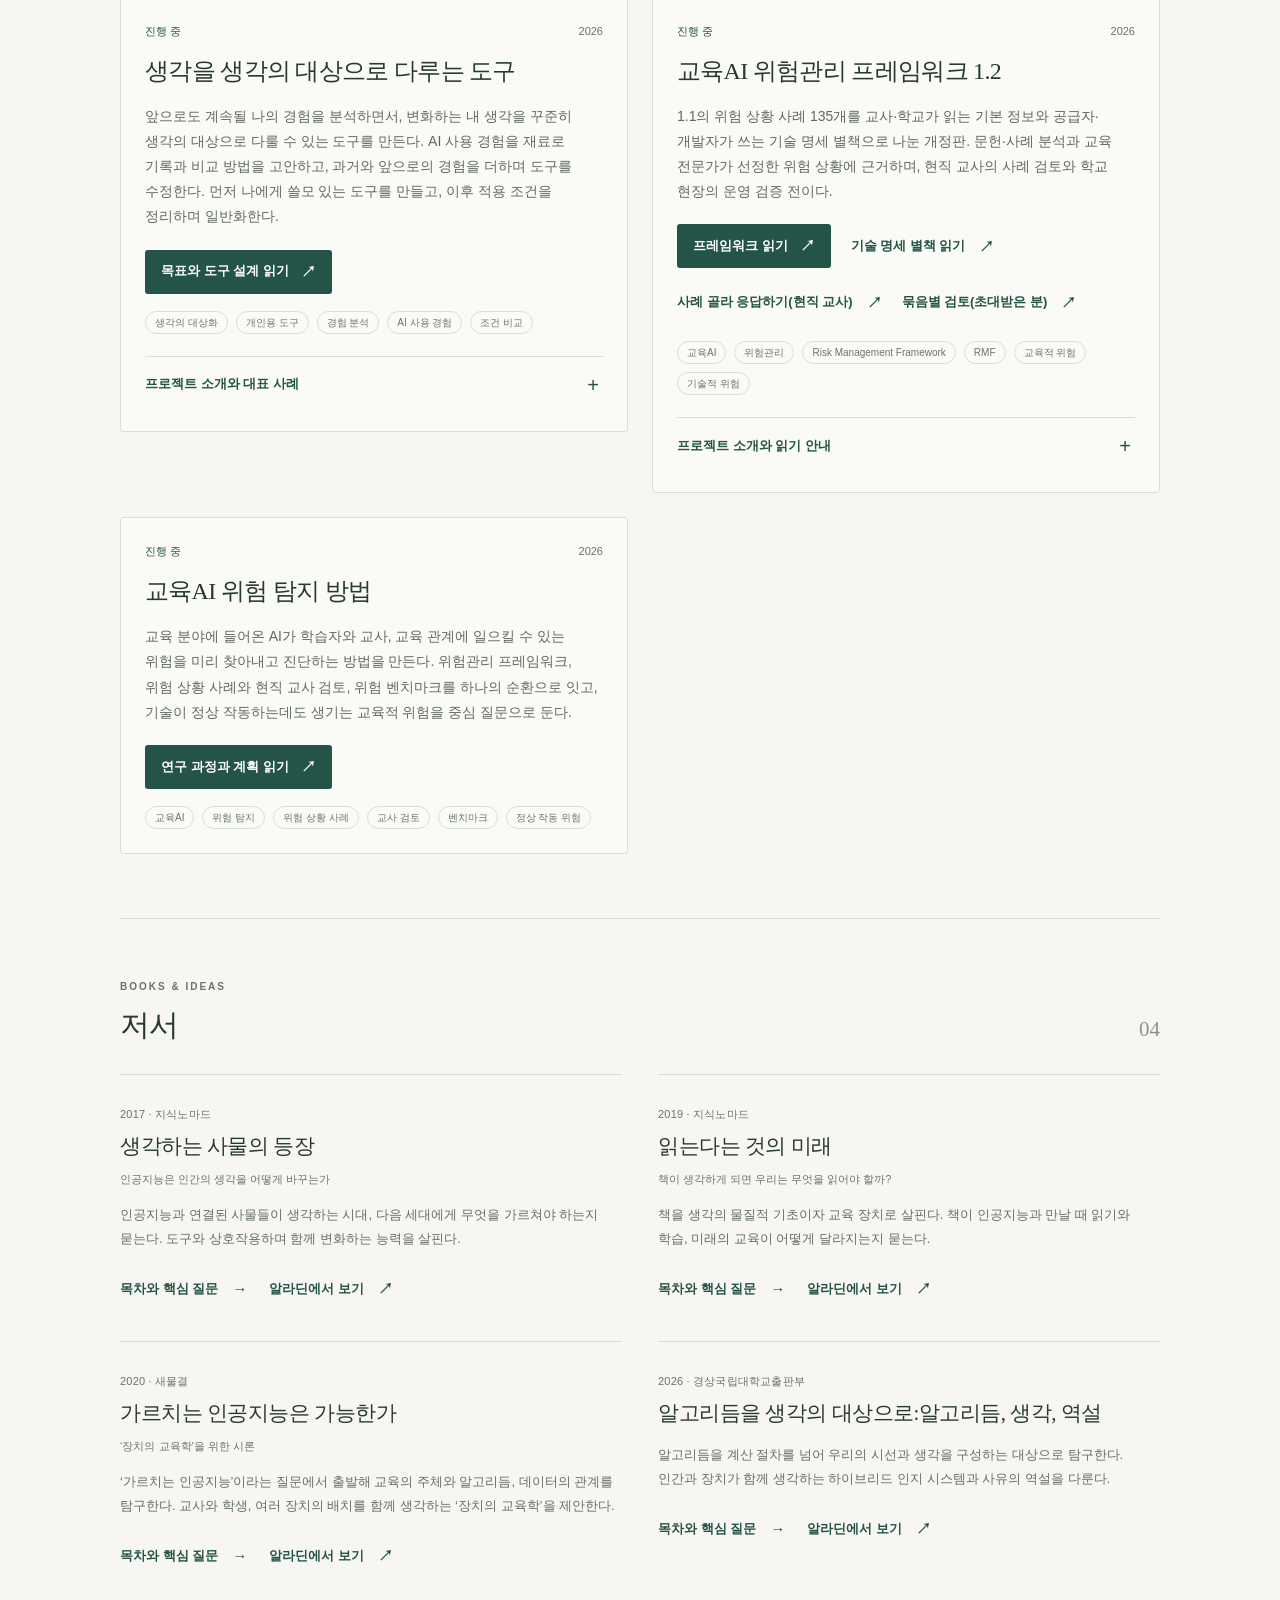
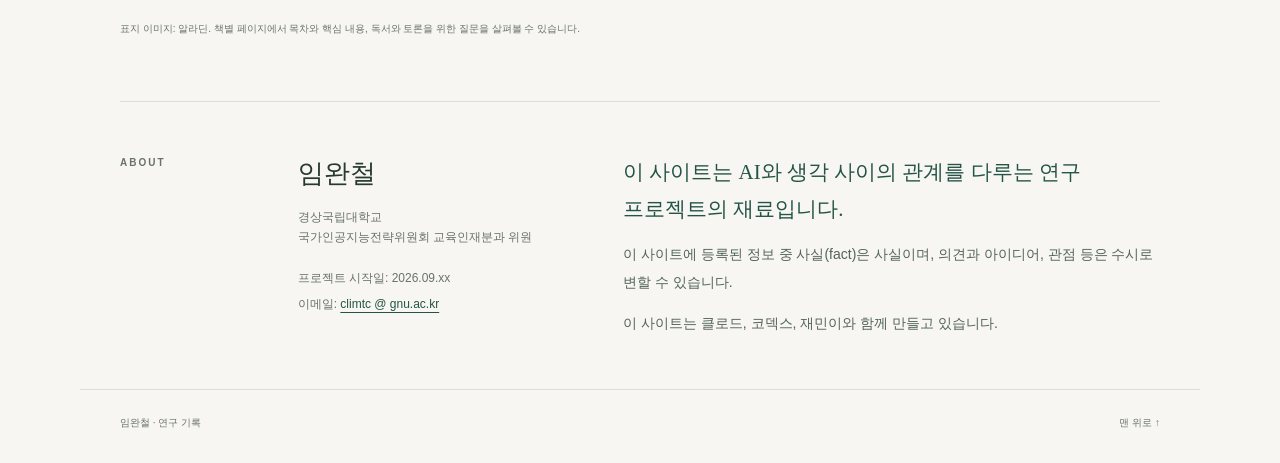
==== commit 82bd7363: "Update teacher survey navigation links Apply the reviewed CX-U5 index proposal: show individual case" ====
--- a/index.html
+++ b/index.html
@@ -15,7 +15,7 @@
 <div class="project-body"><div class="project-meta"><span class="status ongoing">진행 중</span><span>2026</span></div>
 <h3>생각을 생각의 대상으로 다루는 도구</h3><p>앞으로도 계속될 나의 경험을 분석하면서, 변화하는 내 생각을 꾸준히 생각의 대상으로 다룰 수 있는 도구를 만든다. AI 사용 경험을 재료로 기록과 비교 방법을 고안하고, 과거와 앞으로의 경험을 더하며 도구를 수정한다. 먼저 나에게 쓸모 있는 도구를 만들고, 이후 적용 조건을 정리하며 일반화한다.</p><div class="record-links"><a class="text-link project-primary" href="https://climtc.github.io/projects/thought-tool.html" target="_blank" rel="noopener noreferrer">목표와 도구 설계 읽기 <span aria-hidden="true">↗</span><span class="sr-only"> (새 창)</span></a></div><div class="tags"><span>생각의 대상화</span><span>개인용 도구</span><span>경험 분석</span><span>AI 사용 경험</span><span>조건 비교</span></div><details class="project-details"><summary>프로젝트 소개와 대표 사례<span class="disclosure-icon" aria-hidden="true"></span></summary><div class="project-detail-content"><p>지금의 목표는 앞으로도 계속될 내 경험을 분석할 도구를 만드는 것이다. AI를 사용하며 질문과 표현을 바꾸고 무엇을 받아들일지 판단하는 경험을 설계 재료로 삼는다.</p><p>다시 볼 장면을 짧게 기록하고, 이전 판단과 지금 판단의 조건과 변화를 비교한다. 같은 문제의 지속과 문제 자체의 변경을 구별하며, 기록 부담과 실패를 바탕으로 도구도 고친다.</p><p>먼저 나에게 쓸모 있는 도구를 만들고, 과거와 앞으로의 경험을 추가하면서 적용 조건을 정리하고 일반화한다. 학술논문은 일반화한 도구를 대상으로 검토하는 후속 작업으로 남긴다.</p><h4>결과물의 형식</h4><p>개인용 도구 설계 v0.2와 짧은 장면 기록지, 재방문 기록지로 시작한다. 공개 페이지에서 목표와 사용 제안, 현재 풀고 있는 문제를 읽을 수 있다. 실제 경험의 원문은 로컬에서 관리한다.</p><h4>대표 사례</h4><ul class="project-examples"><li><a class="text-link" href="https://climtc.github.io/projects/thought-tool.html#tool-design" target="_blank" rel="noopener noreferrer">도구의 최소 구성 <span aria-hidden="true">↗</span><span class="sr-only"> (새 창)</span></a></li><li><a class="text-link" href="https://climtc.github.io/projects/thought-tool.html#same-problem" target="_blank" rel="noopener noreferrer">같은 문제를 다른 조건에서 생각하기 <span aria-hidden="true">↗</span><span class="sr-only"> (새 창)</span></a></li><li><a class="text-link" href="https://climtc.github.io/projects/thought-tool.html#first-use" target="_blank" rel="noopener noreferrer">처음 써 보는 방법 <span aria-hidden="true">↗</span><span class="sr-only"> (새 창)</span></a></li><li><a class="text-link" href="https://climtc.github.io/projects/thought-tool.html#open-problems" target="_blank" rel="noopener noreferrer">현재 풀고 있는 문제들 <span aria-hidden="true">↗</span><span class="sr-only"> (새 창)</span></a></li></ul><p class="project-example-note">2026-10-12 · 개인용 도구를 설계하는 단계. 사용 제안과 기록지 초안을 마련했으며, 실제 지속 사용과 일반화는 앞으로 진행한다.</p></div></details></div></article><article class="project searchable" data-kind="project" data-search="교육AI 위험관리 프레임워크 1.2 1.1의 위험 상황 사례 135개를 교사·학교가 읽는 기본 정보와 공급자·개발자가 쓰는 기술 명세 별책으로 나눈 개정판. 문헌·사례 분석과 교육 전문가가 선정한 위험 상황에 근거하며, 현직 교사의 사례 검토와 학교 현장의 운영 검증 전이다. Education AI Risk Management Framework 1.2  2026 교육AI 위험관리 Risk Management Framework RMF 교육적 위험 기술적 위험" id="project-edu-ai-rmf">
 <div class="project-body"><div class="project-meta"><span class="status ongoing">진행 중</span><span>2026</span></div>
-<h3>교육AI 위험관리 프레임워크 1.2</h3><p>1.1의 위험 상황 사례 135개를 교사·학교가 읽는 기본 정보와 공급자·개발자가 쓰는 기술 명세 별책으로 나눈 개정판. 문헌·사례 분석과 교육 전문가가 선정한 위험 상황에 근거하며, 현직 교사의 사례 검토와 학교 현장의 운영 검증 전이다.</p><div class="record-links"><a class="text-link project-primary" href="https://climtc.github.io/projects/education-ai-rmf.html" target="_blank" rel="noopener noreferrer">프레임워크 읽기 <span aria-hidden="true">↗</span><span class="sr-only"> (새 창)</span></a><a class="text-link" href="https://climtc.github.io/projects/education-ai-rmf-technical-spec.html" target="_blank" rel="noopener noreferrer">기술 명세 별책 읽기 <span aria-hidden="true">↗</span><span class="sr-only"> (새 창)</span></a><a class="text-link" href="https://climtc.github.io/projects/education-ai-rmf-teacher-review.html" target="_blank" rel="noopener noreferrer">묶음별 설문 안내 <span aria-hidden="true">↗</span><span class="sr-only"> (새 창)</span></a><a class="text-link" href="https://climtc.github.io/projects/education-ai-rmf-case-atlas.html" target="_blank" rel="noopener noreferrer">사례 전체 보기·개별 응답 <span aria-hidden="true">↗</span><span class="sr-only"> (새 창)</span></a></div><div class="tags"><span>교육AI</span><span>위험관리</span><span>Risk Management Framework</span><span>RMF</span><span>교육적 위험</span><span>기술적 위험</span></div><details class="project-details"><summary>프로젝트 소개와 읽기 안내<span class="disclosure-icon" aria-hidden="true"></span></summary><div class="project-detail-content"><p>1.1의 위험 상황 사례 135개를 교사·학교가 읽는 기본 정보와 공급자·개발자가 쓰는 기술 명세 별책으로 나눈 개정판. 문헌·사례 분석과 교육 전문가가 선정한 위험 상황에 근거하며, 현직 교사의 사례 검토와 학교 현장의 운영 검증 전이다.</p><h4>결과물의 형식</h4><p>관리 항목 51개, 요구 391개, 위험 상황 사례 135개와 프로파일 7종을 웹에서 읽을 수 있습니다.</p><h4>공개판 읽기 안내</h4><ul class="project-examples"><li><a class="text-link" href="https://climtc.github.io/projects/education-ai-rmf.html#읽기-안내" target="_blank" rel="noopener noreferrer">읽기 안내 <span aria-hidden="true">↗</span><span class="sr-only"> (새 창)</span></a></li><li><a class="text-link" href="https://climtc.github.io/projects/education-ai-rmf.html#14-원칙" target="_blank" rel="noopener noreferrer">다섯 가지 원칙 <span aria-hidden="true">↗</span><span class="sr-only"> (새 창)</span></a></li><li><a class="text-link" href="https://climtc.github.io/projects/education-ai-rmf.html#6-프로파일" target="_blank" rel="noopener noreferrer">행위자별 프로파일 <span aria-hidden="true">↗</span><span class="sr-only"> (새 창)</span></a></li><li><a class="text-link" href="https://climtc.github.io/projects/education-ai-rmf.html#7-위험-상황-사례" target="_blank" rel="noopener noreferrer">위험 상황 사례 <span aria-hidden="true">↗</span><span class="sr-only"> (새 창)</span></a></li><li><a class="text-link" href="https://climtc.github.io/projects/education-ai-rmf.html#8-적용-방법" target="_blank" rel="noopener noreferrer">적용 방법 <span aria-hidden="true">↗</span><span class="sr-only"> (새 창)</span></a></li><li><a class="text-link" href="https://climtc.github.io/projects/education-ai-rmf.html#부록-C-요약" target="_blank" rel="noopener noreferrer">요약과 한계 <span aria-hidden="true">↗</span><span class="sr-only"> (새 창)</span></a></li></ul><p class="project-example-note">이 공개판은 문헌·사례 분석과 교육 전문가가 선정한 위험 상황에 근거한다. 학교 현장의 운영 검증 전이다(판의 성격은 info 의 nature_ko). 위험 상황 사례(S-nnn)는 가정 상황이다. 실제로 일어난 사건으로 쓰지 않는다. 법령·조항·적용일은 2026년 10월 기준이다. 답하기 전에 현재 시행 판을 확인한다. 요구 수준(기본 요구·확장 요구·검토 권고)을 옮길 때 바꾸지 않는다. 학생 개인 위험등급, 위험 총점·인증 문턱, 생체 감정 추론, 학생 개인 처우용 측정을 이 자료로 만들지 않는다(principles).</p></div></details></div></article><article class="project searchable" data-kind="project" data-search="교육AI 위험 탐지 방법 교육 분야에 들어온 AI가 학습자와 교사, 교육 관계에 일으킬 수 있는 위험을 미리 찾아내고 진단하는 방법을 만든다. 위험관리 프레임워크, 위험 상황 사례와 현직 교사 검토, 위험 벤치마크를 하나의 순환으로 잇고, 기술이 정상 작동하는데도 생기는 교육적 위험을 중심 질문으로 둔다. 교육AI 위험관리 프레임워크·위험 상황 사례·교사 검토·위험 벤치마크의 순환  2026 교육AI 위험 탐지 위험 상황 사례 교사 검토 벤치마크 정상 작동 위험" id="project-edu-ai-risk-detection">
+<h3>교육AI 위험관리 프레임워크 1.2</h3><p>1.1의 위험 상황 사례 135개를 교사·학교가 읽는 기본 정보와 공급자·개발자가 쓰는 기술 명세 별책으로 나눈 개정판. 문헌·사례 분석과 교육 전문가가 선정한 위험 상황에 근거하며, 현직 교사의 사례 검토와 학교 현장의 운영 검증 전이다.</p><div class="record-links"><a class="text-link project-primary" href="https://climtc.github.io/projects/education-ai-rmf.html" target="_blank" rel="noopener noreferrer">프레임워크 읽기 <span aria-hidden="true">↗</span><span class="sr-only"> (새 창)</span></a><a class="text-link" href="https://climtc.github.io/projects/education-ai-rmf-technical-spec.html" target="_blank" rel="noopener noreferrer">기술 명세 별책 읽기 <span aria-hidden="true">↗</span><span class="sr-only"> (새 창)</span></a><a class="text-link" href="https://climtc.github.io/projects/education-ai-rmf-case-atlas.html" target="_blank" rel="noopener noreferrer">사례 골라 응답하기(현직 교사) <span aria-hidden="true">↗</span><span class="sr-only"> (새 창)</span></a><a class="text-link" href="https://climtc.github.io/projects/education-ai-rmf-teacher-review.html" target="_blank" rel="noopener noreferrer">묶음별 검토(초대받은 분) <span aria-hidden="true">↗</span><span class="sr-only"> (새 창)</span></a></div><div class="tags"><span>교육AI</span><span>위험관리</span><span>Risk Management Framework</span><span>RMF</span><span>교육적 위험</span><span>기술적 위험</span></div><details class="project-details"><summary>프로젝트 소개와 읽기 안내<span class="disclosure-icon" aria-hidden="true"></span></summary><div class="project-detail-content"><p>1.1의 위험 상황 사례 135개를 교사·학교가 읽는 기본 정보와 공급자·개발자가 쓰는 기술 명세 별책으로 나눈 개정판. 문헌·사례 분석과 교육 전문가가 선정한 위험 상황에 근거하며, 현직 교사의 사례 검토와 학교 현장의 운영 검증 전이다.</p><h4>결과물의 형식</h4><p>관리 항목 51개, 요구 391개, 위험 상황 사례 135개와 프로파일 7종을 웹에서 읽을 수 있습니다.</p><h4>공개판 읽기 안내</h4><ul class="project-examples"><li><a class="text-link" href="https://climtc.github.io/projects/education-ai-rmf.html#읽기-안내" target="_blank" rel="noopener noreferrer">읽기 안내 <span aria-hidden="true">↗</span><span class="sr-only"> (새 창)</span></a></li><li><a class="text-link" href="https://climtc.github.io/projects/education-ai-rmf.html#14-원칙" target="_blank" rel="noopener noreferrer">다섯 가지 원칙 <span aria-hidden="true">↗</span><span class="sr-only"> (새 창)</span></a></li><li><a class="text-link" href="https://climtc.github.io/projects/education-ai-rmf.html#6-프로파일" target="_blank" rel="noopener noreferrer">행위자별 프로파일 <span aria-hidden="true">↗</span><span class="sr-only"> (새 창)</span></a></li><li><a class="text-link" href="https://climtc.github.io/projects/education-ai-rmf.html#7-위험-상황-사례" target="_blank" rel="noopener noreferrer">위험 상황 사례 <span aria-hidden="true">↗</span><span class="sr-only"> (새 창)</span></a></li><li><a class="text-link" href="https://climtc.github.io/projects/education-ai-rmf.html#8-적용-방법" target="_blank" rel="noopener noreferrer">적용 방법 <span aria-hidden="true">↗</span><span class="sr-only"> (새 창)</span></a></li><li><a class="text-link" href="https://climtc.github.io/projects/education-ai-rmf.html#부록-C-요약" target="_blank" rel="noopener noreferrer">요약과 한계 <span aria-hidden="true">↗</span><span class="sr-only"> (새 창)</span></a></li></ul><p class="project-example-note">이 공개판은 문헌·사례 분석과 교육 전문가가 선정한 위험 상황에 근거한다. 학교 현장의 운영 검증 전이다(판의 성격은 info 의 nature_ko). 위험 상황 사례(S-nnn)는 가정 상황이다. 실제로 일어난 사건으로 쓰지 않는다. 법령·조항·적용일은 2026년 10월 기준이다. 답하기 전에 현재 시행 판을 확인한다. 요구 수준(기본 요구·확장 요구·검토 권고)을 옮길 때 바꾸지 않는다. 학생 개인 위험등급, 위험 총점·인증 문턱, 생체 감정 추론, 학생 개인 처우용 측정을 이 자료로 만들지 않는다(principles).</p></div></details></div></article><article class="project searchable" data-kind="project" data-search="교육AI 위험 탐지 방법 교육 분야에 들어온 AI가 학습자와 교사, 교육 관계에 일으킬 수 있는 위험을 미리 찾아내고 진단하는 방법을 만든다. 위험관리 프레임워크, 위험 상황 사례와 현직 교사 검토, 위험 벤치마크를 하나의 순환으로 잇고, 기술이 정상 작동하는데도 생기는 교육적 위험을 중심 질문으로 둔다. 교육AI 위험관리 프레임워크·위험 상황 사례·교사 검토·위험 벤치마크의 순환  2026 교육AI 위험 탐지 위험 상황 사례 교사 검토 벤치마크 정상 작동 위험" id="project-edu-ai-risk-detection">
 <div class="project-body"><div class="project-meta"><span class="status ongoing">진행 중</span><span>2026</span></div>
 <h3>교육AI 위험 탐지 방법</h3><p>교육 분야에 들어온 AI가 학습자와 교사, 교육 관계에 일으킬 수 있는 위험을 미리 찾아내고 진단하는 방법을 만든다. 위험관리 프레임워크, 위험 상황 사례와 현직 교사 검토, 위험 벤치마크를 하나의 순환으로 잇고, 기술이 정상 작동하는데도 생기는 교육적 위험을 중심 질문으로 둔다.</p><div class="record-links"><a class="text-link project-primary" href="https://climtc.github.io/projects/education-ai-risk-detection.html" target="_blank" rel="noopener noreferrer">연구 과정과 계획 읽기 <span aria-hidden="true">↗</span><span class="sr-only"> (새 창)</span></a></div><div class="tags"><span>교육AI</span><span>위험 탐지</span><span>위험 상황 사례</span><span>교사 검토</span><span>벤치마크</span><span>정상 작동 위험</span></div></div></article></div></section><section id="books" class="collection"><div class="section-head"><div><span class="eyebrow">BOOKS & IDEAS</span><h2>저서</h2></div><span class="section-count">04</span></div><div class="book-list"><article class="book searchable has-cover" data-kind="book" data-search="생각하는 사물의 등장 인공지능과 연결된 사물들이 생각하는 시대, 다음 세대에게 무엇을 가르쳐야 하는지 묻는다. 도구와 상호작용하며 함께 변화하는 능력을 살핀다. 인공지능은 인간의 생각을 어떻게 바꾸는가 지식노마드 2017 인공지능 생각" id="book-thinking-things"><figure class="book-cover"><img src="https://image.aladin.co.kr/product/11549/43/cover500/k232531600_1.jpg" width="500" height="732" alt="『생각하는 사물의 등장』 책 표지" loading="lazy" decoding="async"><figcaption class="sr-only">표지 출처: 알라딘</figcaption></figure><div class="book-body"><p class="book-meta">2017 · 지식노마드</p><h3>생각하는 사물의 등장</h3><p class="subtitle">인공지능은 인간의 생각을 어떻게 바꾸는가</p><p class="book-summary">인공지능과 연결된 사물들이 생각하는 시대, 다음 세대에게 무엇을 가르쳐야 하는지 묻는다. 도구와 상호작용하며 함께 변화하는 능력을 살핀다.</p><div class="record-links"><a class="text-link guide-link" href="books/thinking-things.html">목차와 핵심 질문 <span aria-hidden="true">→</span></a><a class="text-link" href="https://www.aladin.co.kr/shop/wproduct.aspx?ItemId=115494326" target="_blank" rel="noopener noreferrer">알라딘에서 보기 <span aria-hidden="true">↗</span><span class="sr-only"> (새 창)</span></a></div></div></article><article class="book searchable has-cover" data-kind="book" data-search="읽는다는 것의 미래 책을 생각의 물질적 기초이자 교육 장치로 살핀다. 책이 인공지능과 만날 때 읽기와 학습, 미래의 교육이 어떻게 달라지는지 묻는다. 책이 생각하게 되면 우리는 무엇을 읽어야 할까? 지식노마드 2019 읽기 교육" id="book-future-reading"><figure class="book-cover"><img src="https://image.aladin.co.kr/product/18005/4/cover500/k422534630_1.jpg" width="500" height="724" alt="『읽는다는 것의 미래』 책 표지" loading="lazy" decoding="async"><figcaption class="sr-only">표지 출처: 알라딘</figcaption></figure><div class="book-body"><p class="book-meta">2019 · 지식노마드</p><h3>읽는다는 것의 미래</h3><p class="subtitle">책이 생각하게 되면 우리는 무엇을 읽어야 할까?</p><p class="book-summary">책을 생각의 물질적 기초이자 교육 장치로 살핀다. 책이 인공지능과 만날 때 읽기와 학습, 미래의 교육이 어떻게 달라지는지 묻는다.</p><div class="record-links"><a class="text-link guide-link" href="books/future-reading.html">목차와 핵심 질문 <span aria-hidden="true">→</span></a><a class="text-link" href="https://www.aladin.co.kr/shop/wproduct.aspx?ItemId=180050457" target="_blank" rel="noopener noreferrer">알라딘에서 보기 <span aria-hidden="true">↗</span><span class="sr-only"> (새 창)</span></a></div></div></article><article class="book searchable has-cover" data-kind="book" data-search="가르치는 인공지능은 가능한가 ‘가르치는 인공지능’이라는 질문에서 출발해 교육의 주체와 알고리듬, 데이터의 관계를 탐구한다. 교사와 학생, 여러 장치의 배치를 함께 생각하는 ‘장치의 교육학’을 제안한다. ‘장치의 교육학’을 위한 시론 새물결 2020 인공지능 교육" id="book-teaching-ai"><figure class="book-cover"><img src="https://image.aladin.co.kr/product/25429/84/cover500/8955594275_1.jpg" width="500" height="728" alt="『가르치는 인공지능은 가능한가』 책 표지" loading="lazy" decoding="async"><figcaption class="sr-only">표지 출처: 알라딘</figcaption></figure><div class="book-body"><p class="book-meta">2020 · 새물결</p><h3>가르치는 인공지능은 가능한가</h3><p class="subtitle">‘장치의 교육학’을 위한 시론</p><p class="book-summary">‘가르치는 인공지능’이라는 질문에서 출발해 교육의 주체와 알고리듬, 데이터의 관계를 탐구한다. 교사와 학생, 여러 장치의 배치를 함께 생각하는 ‘장치의 교육학’을 제안한다.</p><div class="record-links"><a class="text-link guide-link" href="books/teaching-ai.html">목차와 핵심 질문 <span aria-hidden="true">→</span></a><a class="text-link" href="https://www.aladin.co.kr/shop/wproduct.aspx?ItemId=254298451" target="_blank" rel="noopener noreferrer">알라딘에서 보기 <span aria-hidden="true">↗</span><span class="sr-only"> (새 창)</span></a></div></div></article><article class="book searchable has-cover" data-kind="book" data-search="알고리듬을 생각의 대상으로:알고리듬, 생각, 역설 알고리듬을 계산 절차를 넘어 우리의 시선과 생각을 구성하는 대상으로 탐구한다. 인간과 장치가 함께 생각하는 하이브리드 인지 시스템과 사유의 역설을 다룬다.  경상국립대학교출판부 2026 알고리듬 생각 역설" id="book-algorithm-thought-paradox"><figure class="book-cover"><img src="https://image.aladin.co.kr/product/38751/80/cover500/8962574136_1.jpg" width="500" height="740" alt="『알고리듬을 생각의 대상으로:알고리듬, 생각, 역설』 책 표지" loading="lazy" decoding="async"><figcaption class="sr-only">표지 출처: 알라딘</figcaption></figure><div class="book-body"><p class="book-meta">2026 · 경상국립대학교출판부</p><h3>알고리듬을 생각의 대상으로:알고리듬, 생각, 역설</h3><p class="book-summary">알고리듬을 계산 절차를 넘어 우리의 시선과 생각을 구성하는 대상으로 탐구한다. 인간과 장치가 함께 생각하는 하이브리드 인지 시스템과 사유의 역설을 다룬다.</p><div class="record-links"><a class="text-link guide-link" href="books/algorithm-thought-paradox.html">목차와 핵심 질문 <span aria-hidden="true">→</span></a><a class="text-link" href="https://www.aladin.co.kr/shop/wproduct.aspx?ItemId=387518062" target="_blank" rel="noopener noreferrer">알라딘에서 보기 <span aria-hidden="true">↗</span><span class="sr-only"> (새 창)</span></a></div></div></article></div><p class="source-note">표지 이미지: 알라딘. 책별 페이지에서 목차와 핵심 내용, 독서와 토론을 위한 질문을 살펴볼 수 있습니다.</p></section><div class="no-results" id="no-results" hidden><h2>검색 결과가 없습니다.</h2><p>다른 제목이나 키워드로 검색해 보세요.</p><button id="reset-search" type="button">전체 기록 보기</button></div>
 <section id="about" class="about"><span class="eyebrow">ABOUT</span><div><h2>임완철</h2><p>경상국립대학교</p><p>국가인공지능전략위원회 교육인재분과 위원</p><div class="about-meta"><p>프로젝트 시작일: 2026.09.xx</p><p>이메일: <a class="about-email" href="mailto:climtc@gnu.ac.kr">climtc @ gnu.ac.kr</a></p></div></div><div class="about-copy"><p>이 사이트는 AI와 생각 사이의 관계를 다루는 연구 프로젝트의 재료입니다.</p><p>이 사이트에 등록된 정보 중 사실(fact)은 사실이며, 의견과 아이디어, 관점 등은 수시로 변할 수 있습니다.</p><p>이 사이트는 클로드, 코덱스, 재민이와 함께 만들고 있습니다.</p></div></section></main><footer class="site-footer shell"><span>임완철 · 연구 기록</span><a href="#">맨 위로 <span aria-hidden="true">↑</span></a></footer></body></html>
